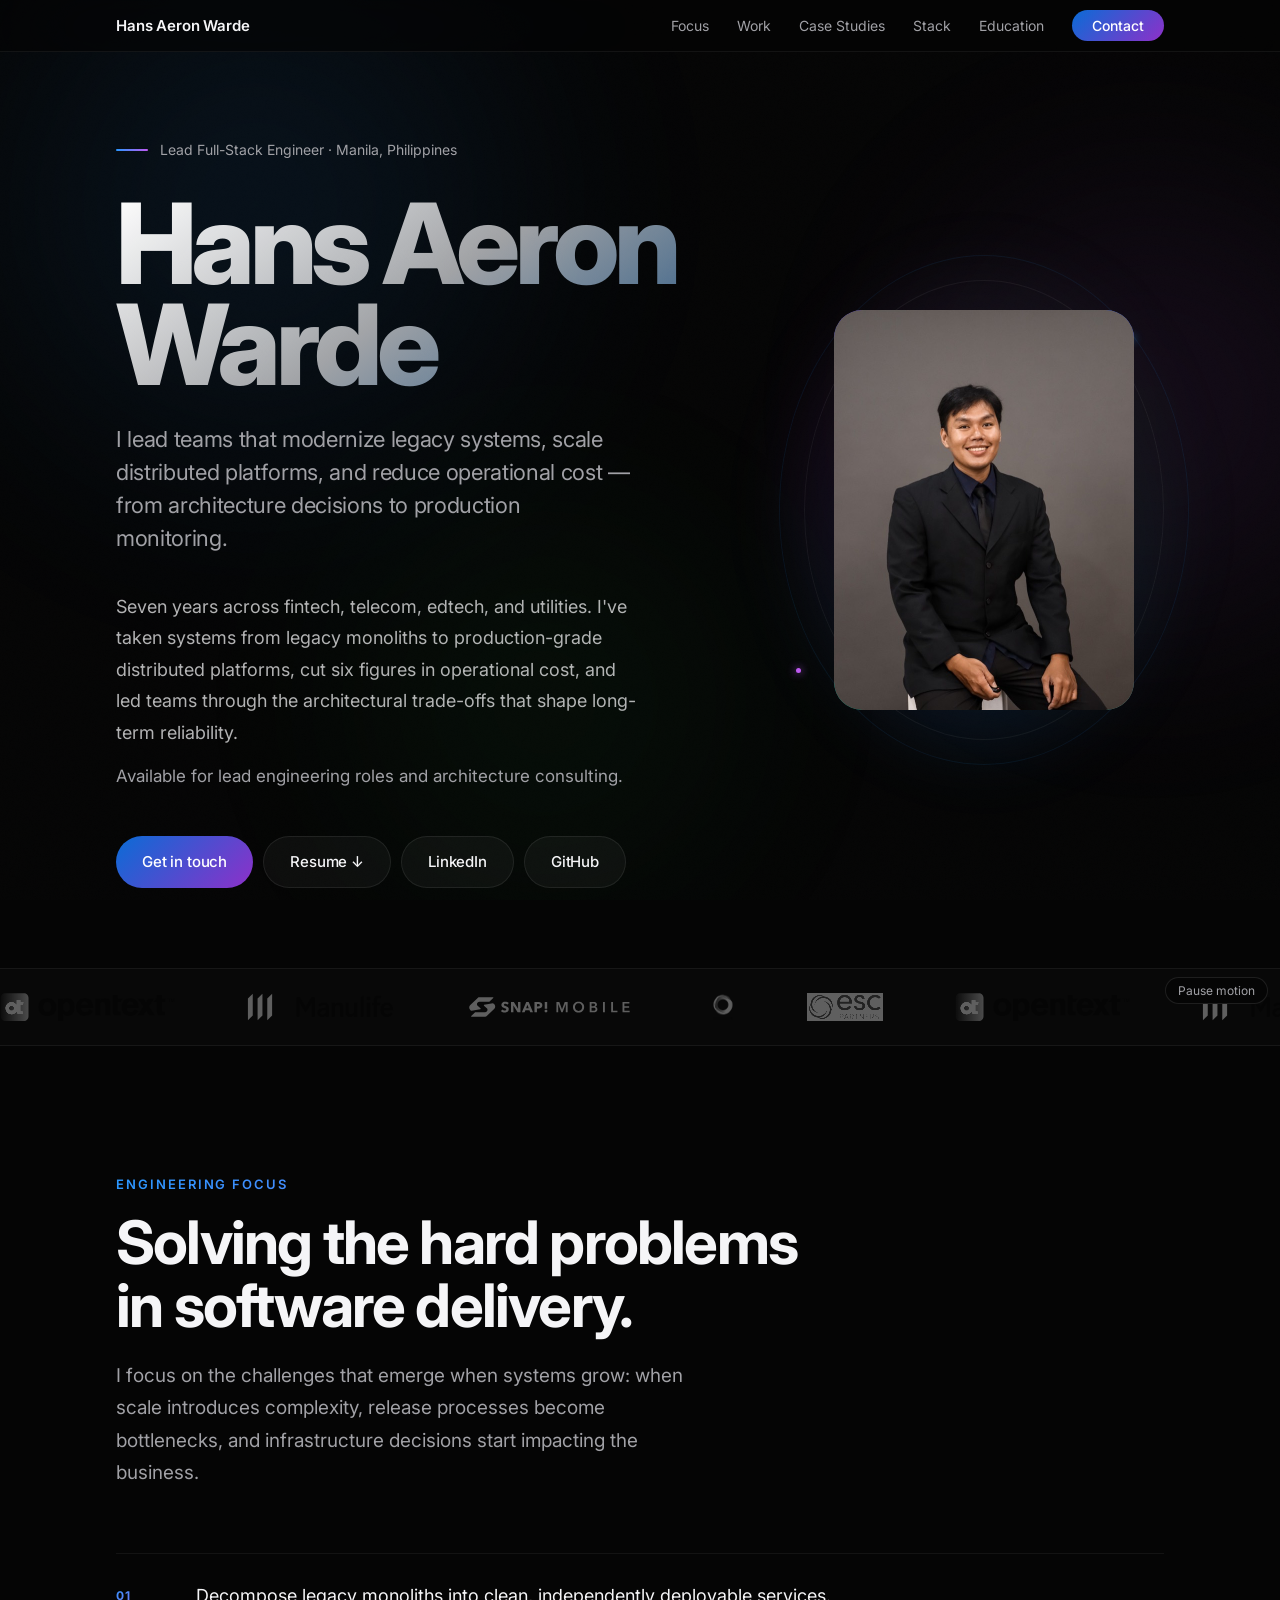
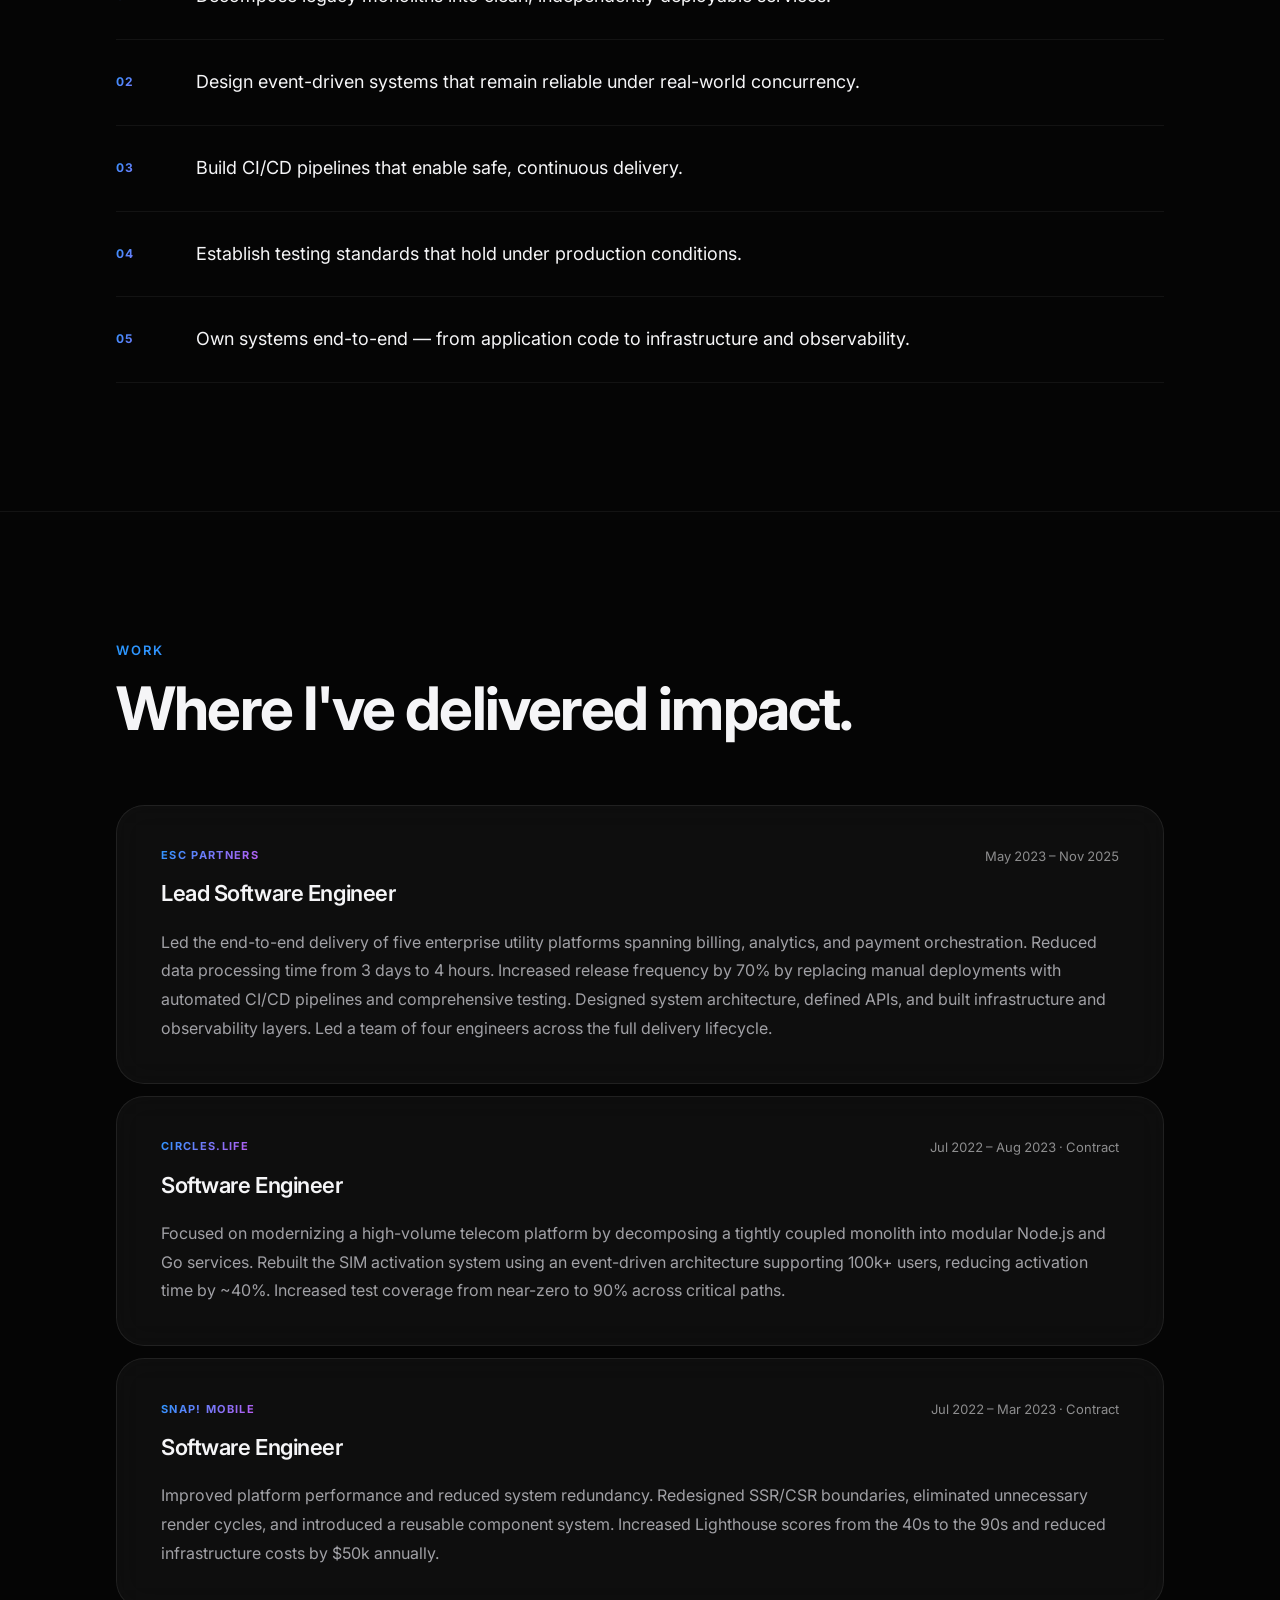
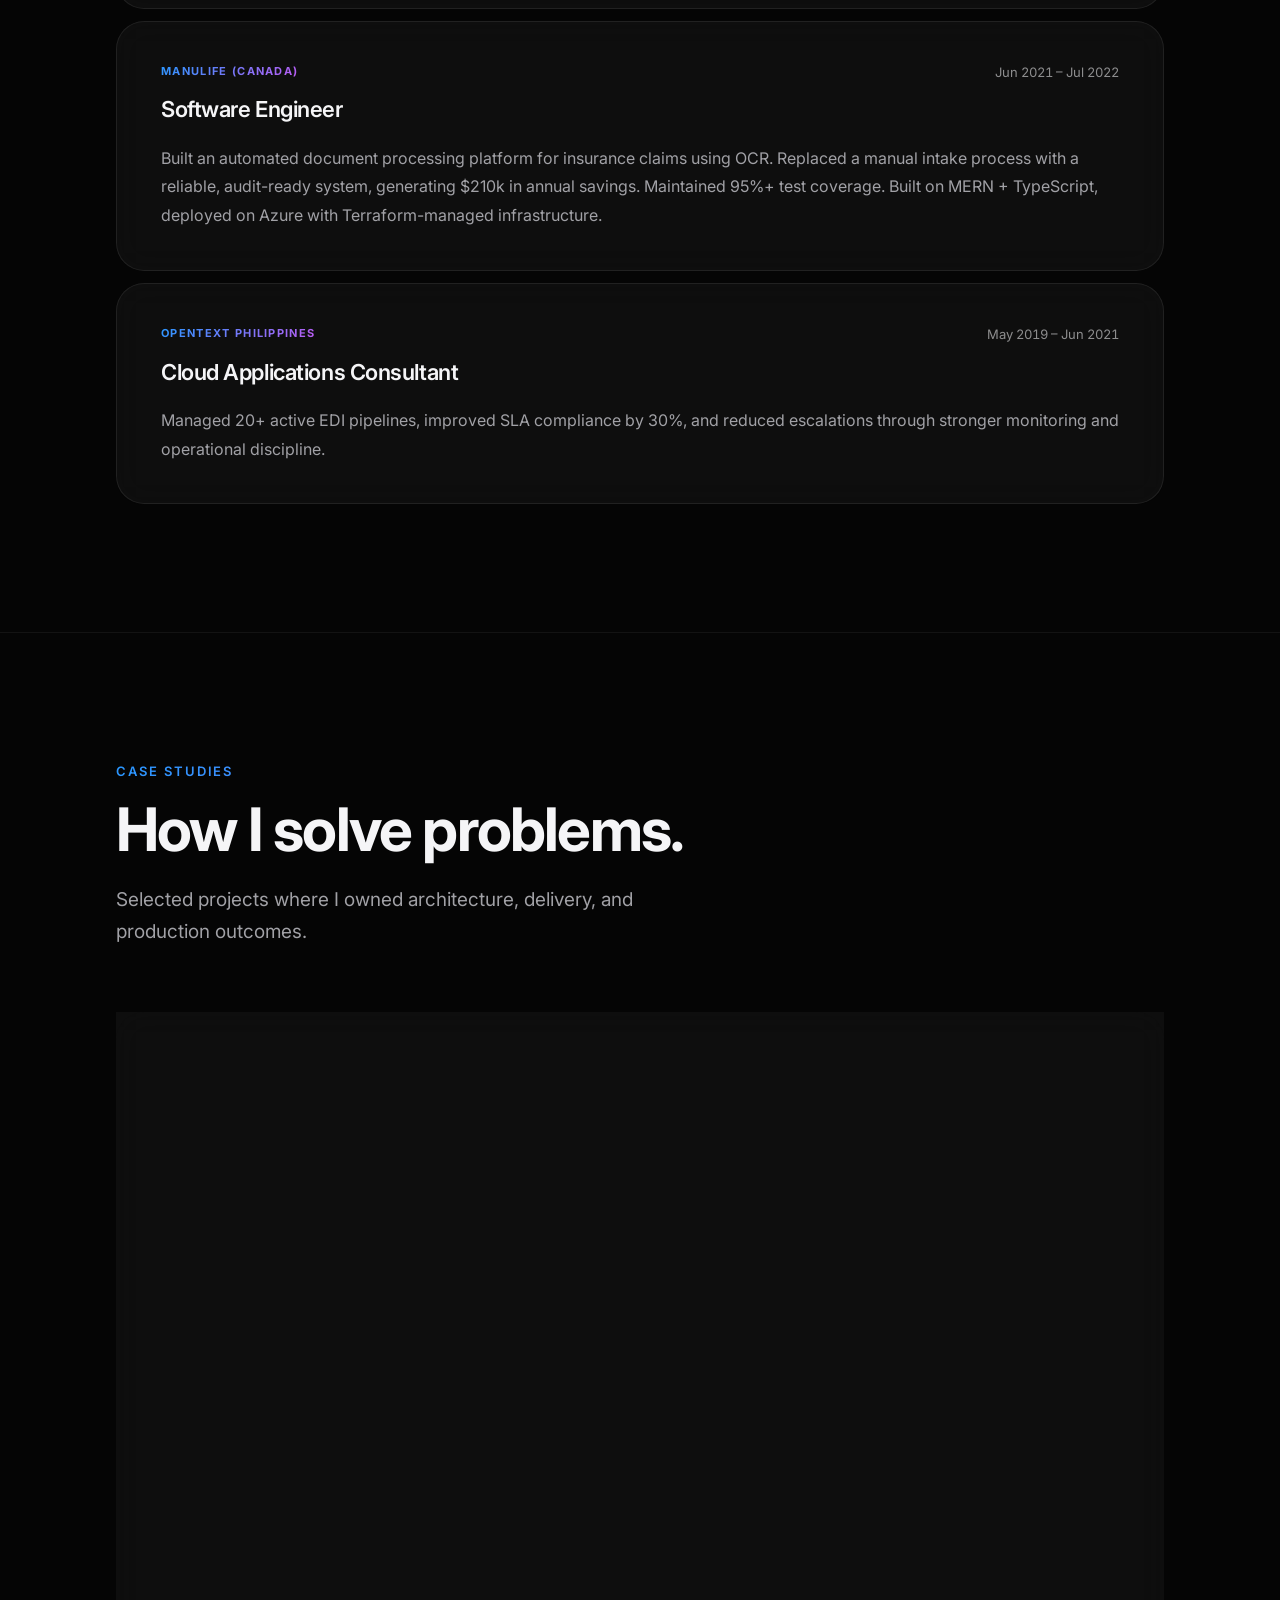
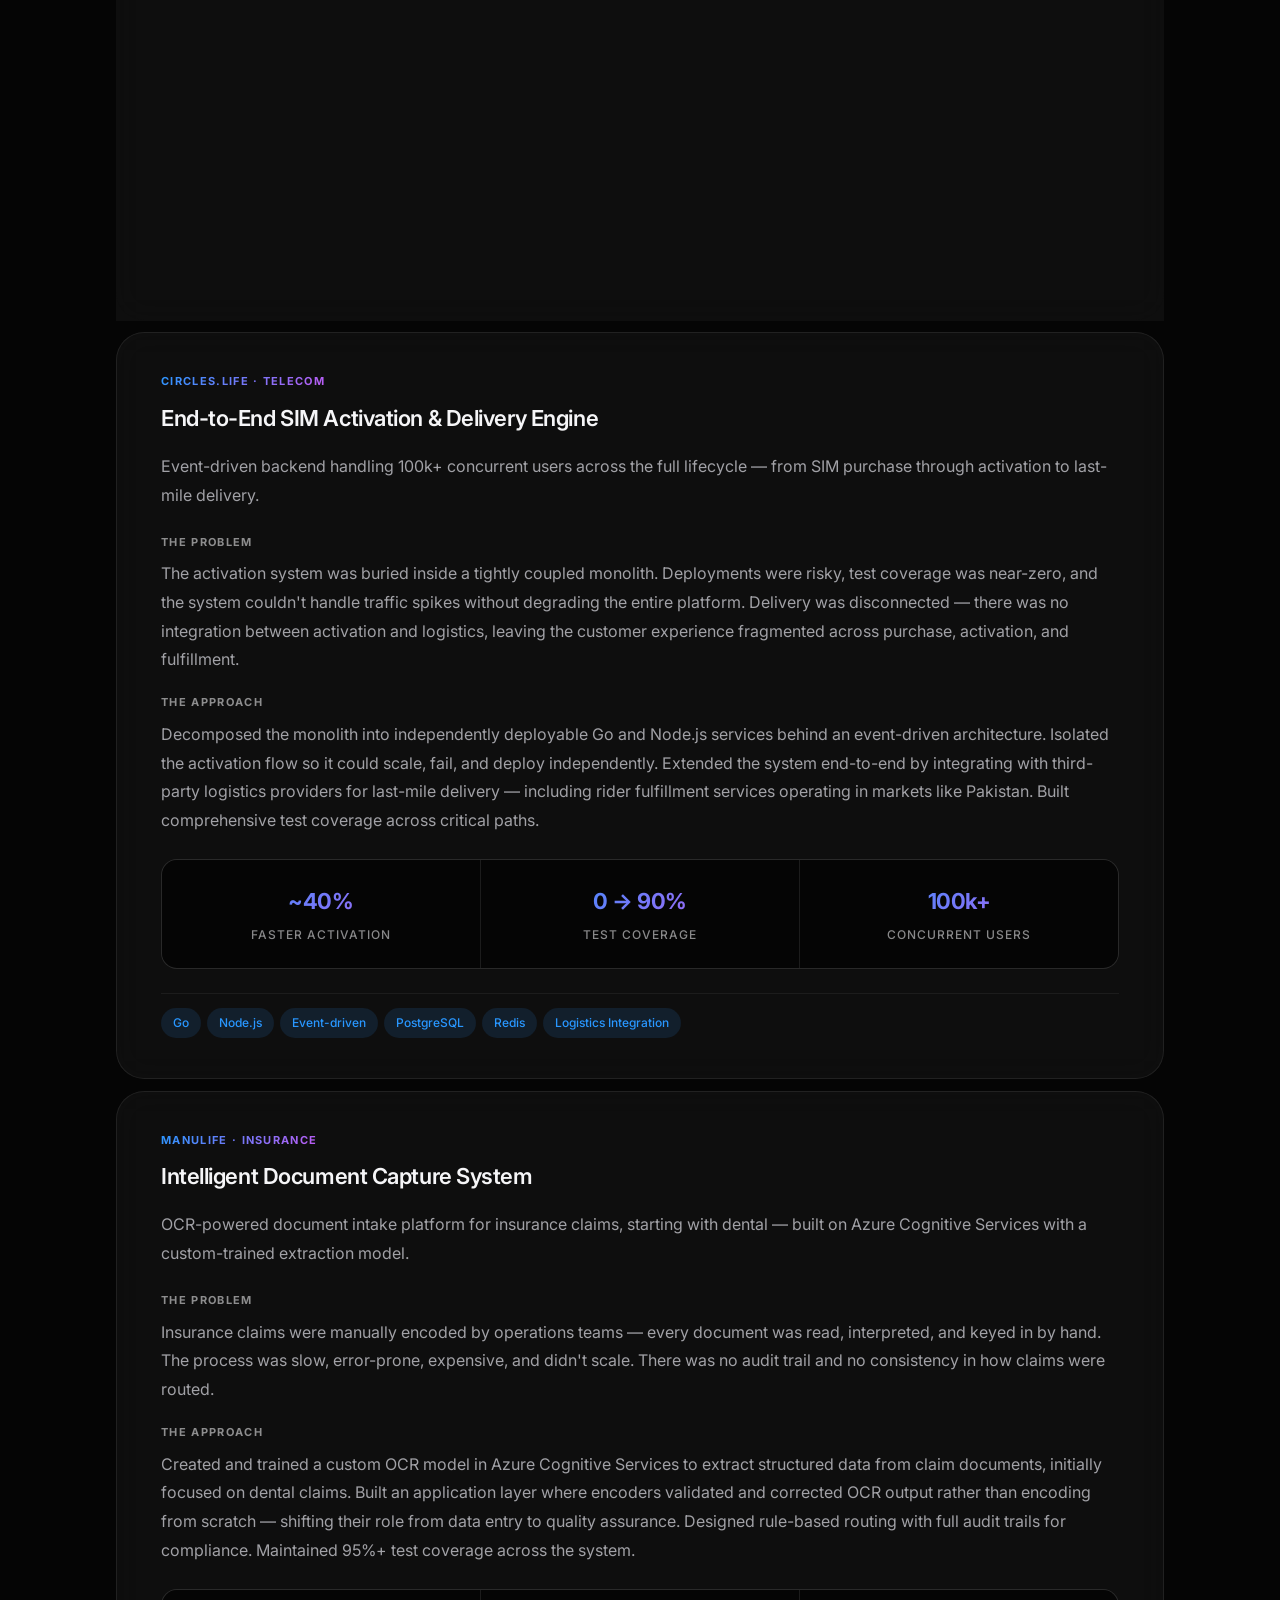
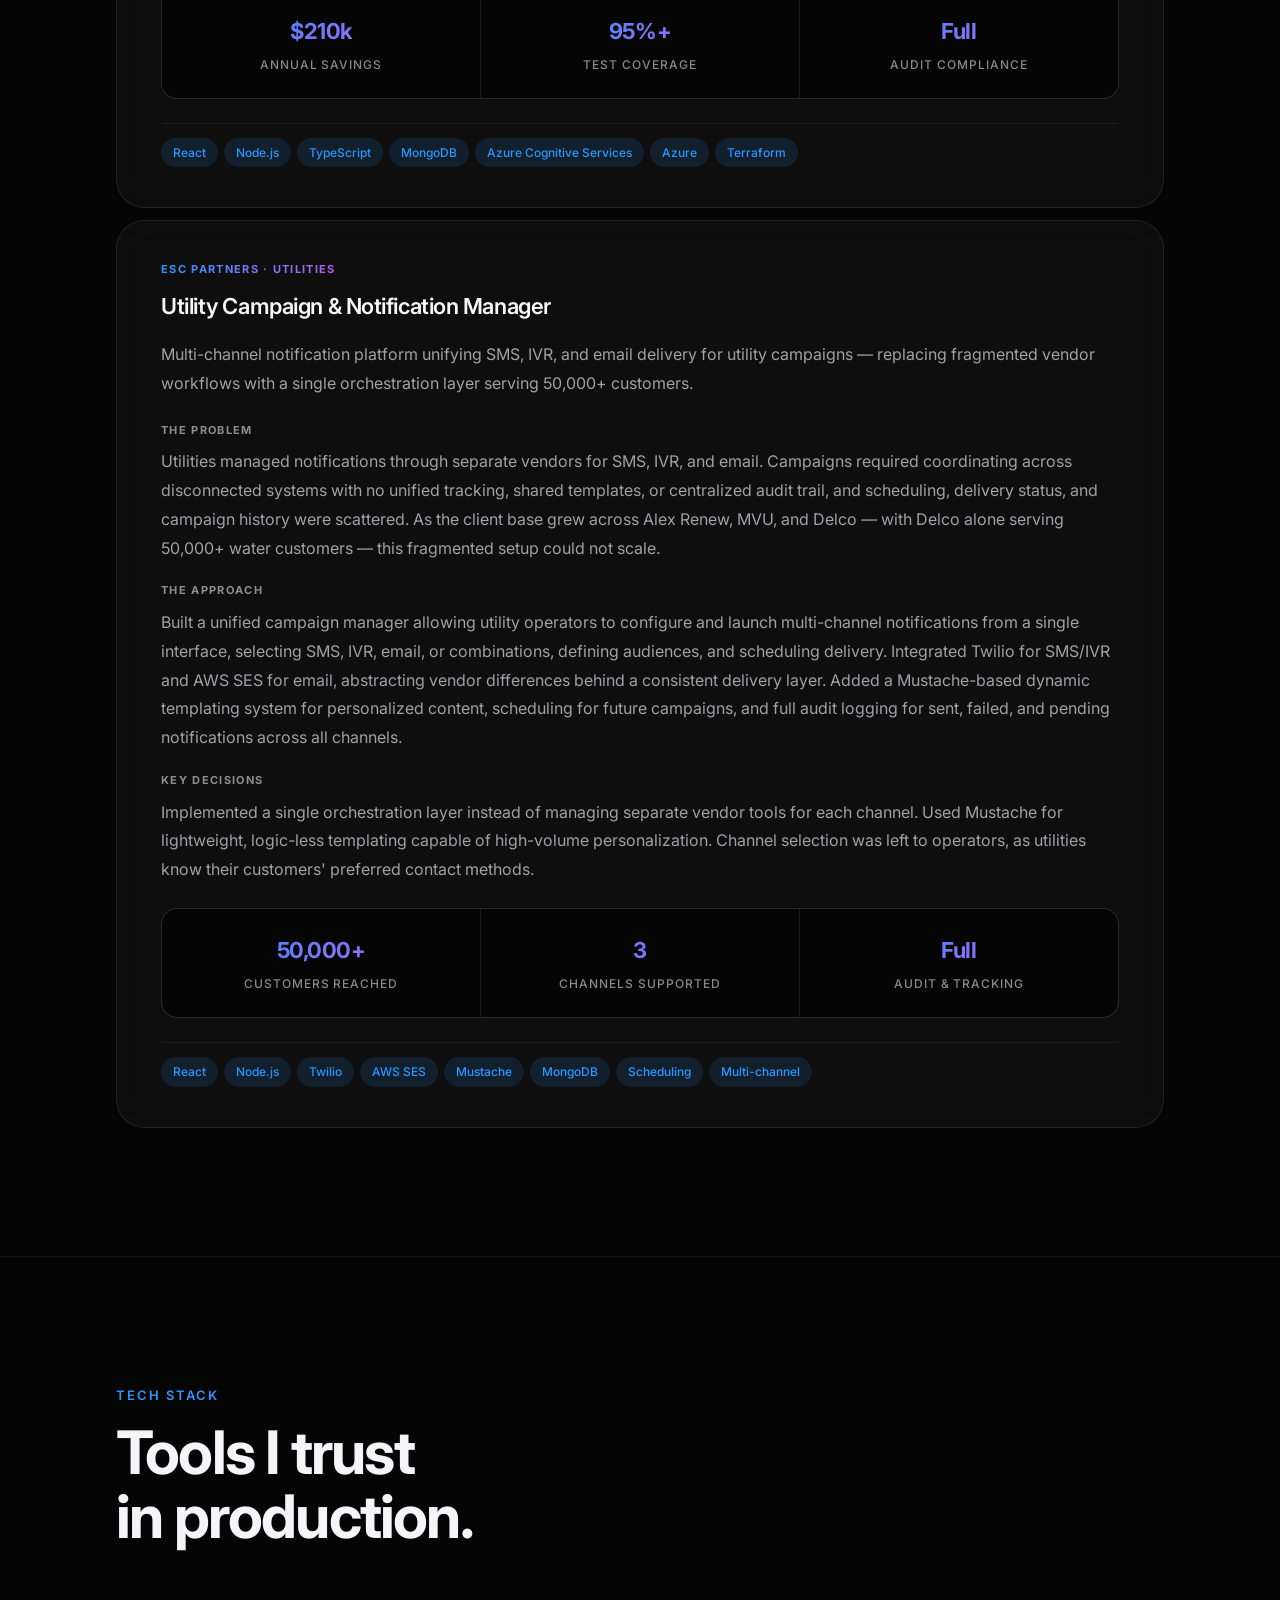
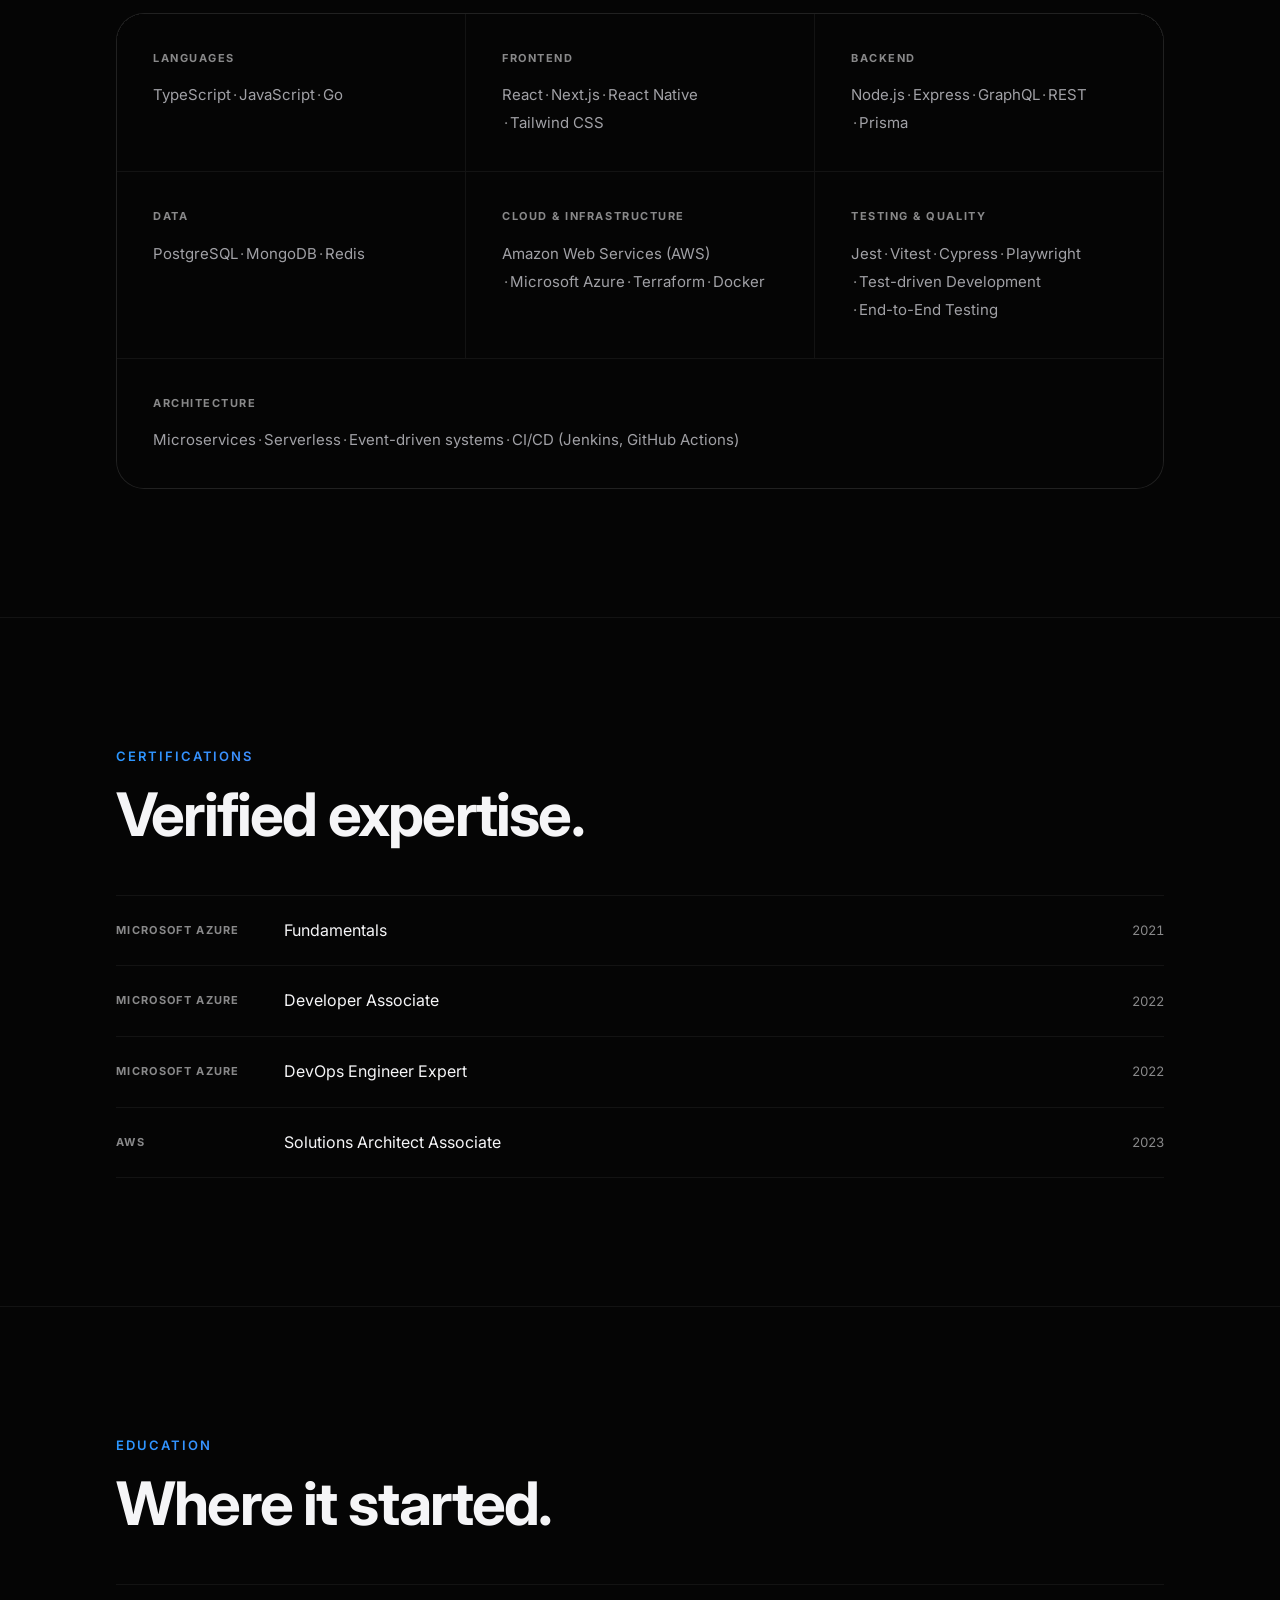
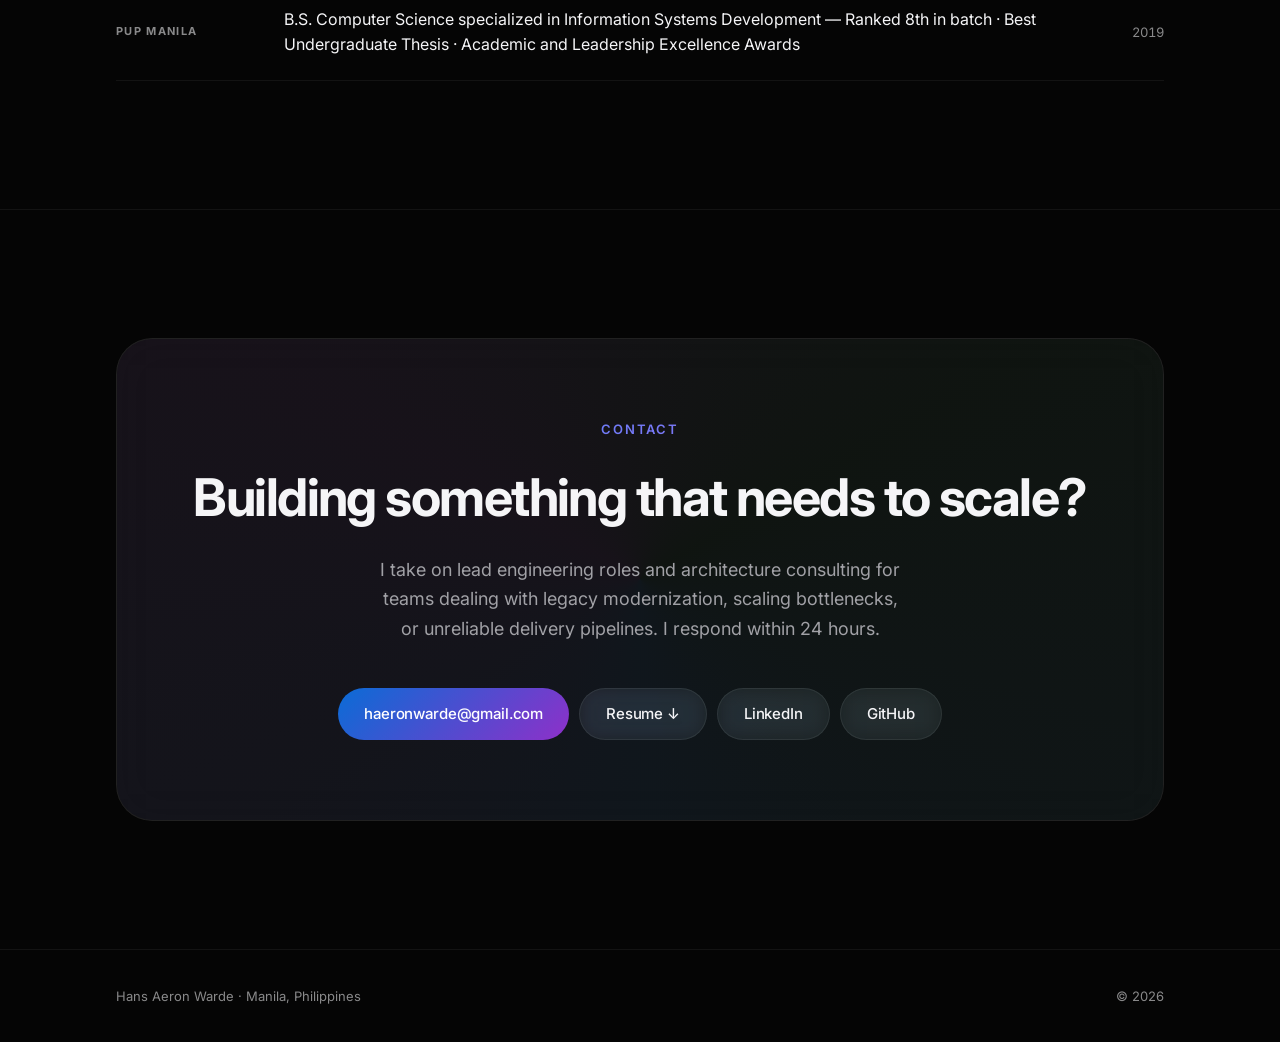
==== index.html @ 8d347d1e "feat: redesign with dark theme + WCAG 2.2 AA fixes Accessibility fixes on the new design: - Raise --" ====
<!doctype html>
<html lang="en">

<head>
  <link rel="icon" href="assets/favicon.svg" type="image/svg+xml">
  <meta charset="utf-8" />
  <meta name="viewport" content="width=device-width, initial-scale=1" />
  <script>document.documentElement.classList.add('js')</script>
  <title>Hans Aeron Warde &mdash; Lead Full-Stack Engineer</title>
  <meta name="description"
    content="Lead Full-Stack Engineer. I lead teams that modernize legacy systems, scale distributed platforms, and reduce operational cost." />
  <link rel="preconnect" href="https://fonts.googleapis.com" />
  <link rel="preconnect" href="https://fonts.gstatic.com" crossorigin />
  <link href="https://fonts.googleapis.com/css2?family=Inter:wght@300;400;500;600;700;800&display=swap"
    rel="stylesheet" />
  <style>
    *,
    *::before,
    *::after {
      box-sizing: border-box;
      margin: 0;
      padding: 0;
    }

    :root {
      --bg: #050505;
      --surface: rgba(255, 255, 255, 0.03);
      --surface-hover: rgba(255, 255, 255, 0.065);
      --glass: rgba(255, 255, 255, 0.04);
      --glass-border: rgba(255, 255, 255, 0.08);
      --border: rgba(255, 255, 255, 0.1);
      --border-dim: rgba(255, 255, 255, 0.06);
      --text-1: #f5f5f7;
      --text-2: #a1a1a6;
      --text-3: rgba(245, 245, 247, 0.55);
      --accent: #2997ff;
      --accent-2: #bf5af2;
      --accent-3: #30d158;
      --accent-glow: rgba(41, 151, 255, 0.12);
      --radius: 20px;
      --radius-lg: 28px;
      --max-w: 1120px;
      --nav-h: 52px;
    }

    html {
      scroll-behavior: smooth;
      scroll-padding-top: calc(var(--nav-h) + 24px);
    }

    body {
      background: var(--bg);
      color: var(--text-1);
      font-family: "Inter", -apple-system, BlinkMacSystemFont, sans-serif;
      font-size: 17px;
      line-height: 1.6;
      -webkit-font-smoothing: antialiased;
      overflow-x: hidden;

    }

    /* ── SKIP NAV ── */
    .skip-nav {
      position: absolute;
      top: -100%;
      left: 16px;
      z-index: 200;
      padding: 10px 20px;
      background: var(--accent);
      color: #fff;
      border-radius: 8px;
      font-size: 14px;
      font-weight: 600;
      text-decoration: none;
      transition: top 0.2s;
    }

    .skip-nav:focus {
      top: 8px;
    }

    /* ── FOCUS STYLES ── */
    :focus-visible {
      outline: 2px solid var(--accent);
      outline-offset: 3px;
      border-radius: 4px;
    }

    /* ── REDUCED MOTION ── */
    @media (prefers-reduced-motion: reduce) {

      *,
      *::before,
      *::after {
        animation-duration: 0.01ms !important;
        animation-iteration-count: 1 !important;
        transition-duration: 0.01ms !important;
      }

      html {
        scroll-behavior: auto;
      }
    }

    /* ── AURORA BACKGROUND ── */
    .aurora {
      position: fixed;
      inset: 0;
      z-index: 0;
      pointer-events: none;
      overflow: hidden;
    }

    .aurora-orb {
      position: absolute;
      border-radius: 50%;
      filter: blur(100px);
      opacity: 0.12;
      animation: drift 20s ease-in-out infinite alternate;
    }

    .aurora-orb:nth-child(1) {
      width: 60vw;
      height: 60vw;
      top: -20%;
      left: -10%;
      background: radial-gradient(circle, var(--accent), transparent 70%);
      animation-duration: 18s;
    }

    .aurora-orb:nth-child(2) {
      width: 50vw;
      height: 50vw;
      top: 10%;
      right: -15%;
      background: radial-gradient(circle, var(--accent-2), transparent 70%);
      animation-duration: 22s;
      animation-delay: -4s;
    }

    .aurora-orb:nth-child(3) {
      width: 45vw;
      height: 45vw;
      bottom: -10%;
      left: 20%;
      background: radial-gradient(circle, var(--accent-3), transparent 70%);
      animation-duration: 25s;
      animation-delay: -8s;
      opacity: 0.07;
    }

    @keyframes drift {
      0% {
        transform: translate(0, 0) scale(1);
      }

      33% {
        transform: translate(5vw, -3vh) scale(1.05);
      }

      66% {
        transform: translate(-3vw, 4vh) scale(0.95);
      }

      100% {
        transform: translate(2vw, -2vh) scale(1.02);
      }
    }

    body::after {
      content: '';
      position: fixed;
      inset: 0;
      z-index: 0;
      pointer-events: none;
      background-image: url("data:image/svg+xml,%3Csvg viewBox='0 0 256 256' xmlns='http://www.w3.org/2000/svg'%3E%3Cfilter id='n'%3E%3CfeTurbulence type='fractalNoise' baseFrequency='0.85' numOctaves='4' stitchTiles='stitch'/%3E%3C/filter%3E%3Crect width='100%25' height='100%25' filter='url(%23n)' opacity='0.025'/%3E%3C/svg%3E");
      background-size: 128px 128px;
      opacity: 0.5;
    }

    a {
      color: inherit;
      text-decoration: none;
    }

    /* ── NAV ── */
    nav {
      position: fixed;
      top: 0;
      left: 0;
      right: 0;
      z-index: 100;
      height: var(--nav-h);
      background: rgba(5, 5, 5, 0.72);
      backdrop-filter: blur(40px) saturate(180%);
      -webkit-backdrop-filter: blur(40px) saturate(180%);
      border-bottom: 1px solid var(--border-dim);
    }

    .nav-inner {
      max-width: var(--max-w);
      margin: 0 auto;
      padding: 0 36px;
      height: 100%;
      display: flex;
      align-items: center;
      justify-content: space-between;
    }

    .nav-brand {
      font-size: 15px;
      font-weight: 600;
      letter-spacing: -0.01em;
      color: var(--text-1);
    }

    .nav-links {
      display: flex;
      align-items: center;
      gap: 28px;
      list-style: none;
    }

    .nav-links a {
      font-size: 14px;
      color: var(--text-2);
      transition: color 0.25s;
    }

    .nav-links a:hover {
      color: var(--text-1);
    }

    .nav-links .nav-cta {
      font-size: 14px;
      font-weight: 500;
      padding: 7px 20px;
      border-radius: 980px;
      background: linear-gradient(135deg, #0a6cd6, #8e30c9);
      color: #fff;
      transition: transform 0.2s, box-shadow 0.2s;
    }

    .nav-links .nav-cta:hover {
      color: #fff;
      transform: translateY(-1px);
      box-shadow: 0 6px 24px rgba(41, 151, 255, 0.3), 0 6px 24px rgba(191, 90, 242, 0.2);
    }

    /* ── LAYOUT ── */
    .container {
      max-width: var(--max-w);
      margin: 0 auto;
      padding: 0 36px;
      position: relative;
      z-index: 1;
    }

    section {
      padding: 128px 0;
      border-bottom: 1px solid var(--border-dim);
      position: relative;
      z-index: 1;
    }

    section:last-of-type {
      border-bottom: none;
    }

    .section-eyebrow {
      font-size: 13px;
      font-weight: 600;
      text-transform: uppercase;
      letter-spacing: 0.15em;
      background: linear-gradient(135deg, var(--accent), var(--accent-2));
      -webkit-background-clip: text;
      -webkit-text-fill-color: transparent;
      background-clip: text;
      margin-bottom: 16px;
    }

    h2.section-heading {
      font-size: clamp(38px, 5vw, 60px);
      font-weight: 700;
      letter-spacing: -0.03em;
      line-height: 1.06;
      color: var(--text-1);
      margin-bottom: 22px;
    }

    .section-lead {
      font-size: 19px;
      line-height: 1.7;
      color: var(--text-2);
      max-width: 600px;
    }

    /* ── BUTTONS ── */
    .btn {
      display: inline-flex;
      align-items: center;
      gap: 8px;
      padding: 13px 26px;
      font-size: 15px;
      font-weight: 500;
      border-radius: 980px;
      letter-spacing: -0.01em;
      transition: all 0.25s ease;
      cursor: pointer;
      white-space: nowrap;
      position: relative;
    }

    .btn-primary {
      background: linear-gradient(135deg, #0a6cd6, #8e30c9);
      color: #fff;
      border: none;
    }

    .btn-primary:hover {
      transform: translateY(-2px);
      box-shadow: 0 10px 32px rgba(41, 151, 255, 0.32), 0 6px 20px rgba(191, 90, 242, 0.2);
    }

    .btn-ghost {
      background: var(--glass);
      color: var(--text-1);
      border: 1px solid var(--glass-border);
      backdrop-filter: blur(10px);
    }

    .btn-ghost:hover {
      background: var(--surface-hover);
      border-color: rgba(255, 255, 255, 0.16);
      transform: translateY(-2px);
      box-shadow: 0 8px 24px rgba(0, 0, 0, 0.3);
    }

    /* ── HERO ── */
    .hero {
      min-height: 100vh;
      display: flex;
      align-items: center;
      padding: 0;
      border-bottom: none;
    }

    .hero .container {
      padding-top: calc(var(--nav-h) + 80px);
      padding-bottom: 80px;
      display: grid;
      grid-template-columns: 1fr 360px;
      gap: 80px;
      align-items: center;
      width: 100%;
    }

    .hero-eyebrow {
      display: inline-flex;
      align-items: center;
      gap: 12px;
      font-size: 14px;
      color: var(--text-2);
      margin-bottom: 32px;
      opacity: 0;
      animation: fadeUp 0.8s ease forwards 0.2s;
    }

    .hero-eyebrow::before {
      content: '';
      width: 32px;
      height: 2px;
      background: linear-gradient(90deg, var(--accent), var(--accent-2));
      flex-shrink: 0;
      border-radius: 2px;
    }

    h1.hero-name {
      font-size: clamp(62px, 9vw, 112px);
      font-weight: 800;
      letter-spacing: -0.05em;
      line-height: 0.9;
      background: linear-gradient(145deg, #ffffff 0%, rgba(245, 245, 247, 0.65) 50%, rgba(41, 151, 255, 0.5) 100%);
      -webkit-background-clip: text;
      -webkit-text-fill-color: transparent;
      background-clip: text;
      margin-bottom: 28px;
      opacity: 0;
      animation: fadeUp 0.8s ease forwards 0.35s;
    }

    .hero-subtitle {
      font-size: clamp(18px, 2.2vw, 22px);
      font-weight: 400;
      color: var(--text-2);
      letter-spacing: -0.015em;
      line-height: 1.5;
      margin-bottom: 36px;
      max-width: 520px;
      opacity: 0;
      animation: fadeUp 0.8s ease forwards 0.5s;
    }

    .hero-body {
      display: flex;
      flex-direction: column;
      gap: 14px;
      margin-bottom: 44px;
      opacity: 0;
      animation: fadeUp 0.8s ease forwards 0.6s;
    }

    .hero-body p {
      font-size: 17px;
      line-height: 1.75;
      color: var(--text-2);
      max-width: 520px;
    }

    .hero-body p:first-child {
      font-size: 18px;
      color: rgba(245, 245, 247, 0.72);
    }

    .hero-actions {
      display: flex;
      flex-wrap: wrap;
      gap: 10px;
      opacity: 0;
      animation: fadeUp 0.8s ease forwards 0.7s;
    }

    @keyframes fadeUp {
      from {
        opacity: 0;
        transform: translateY(24px);
      }

      to {
        opacity: 1;
        transform: translateY(0);
      }
    }

    /* ── HERO PHOTO ── */
    .hero-visual {
      display: flex;
      justify-content: center;
      align-items: center;
      opacity: 0;
      animation: fadeUp 1s ease forwards 0.5s;
    }

    .photo-wrap {
      position: relative;
      width: 300px;
      perspective: 600px;
    }

    .photo-inner {
      position: relative;
      border-radius: 28px;
      overflow: hidden;
      transition: transform 0.4s ease;
    }

    .photo-wrap:hover .photo-inner {
      transform: rotateY(-3deg) rotateX(1.5deg) scale(1.01);
    }

    .photo-border {
      position: absolute;
      inset: -2px;
      border-radius: 30px;
      z-index: 0;
      background: conic-gradient(from var(--angle, 0deg), var(--accent), var(--accent-2), var(--accent-3), var(--accent), var(--accent-2));
      animation: spin 6s linear infinite;
      opacity: 0.7;
    }

    @keyframes spin {
      to {
        --angle: 360deg;
      }
    }

    @property --angle {
      syntax: '<angle>';
      initial-value: 0deg;
      inherits: false;
    }

    .photo-glow {
      position: absolute;
      inset: -40px;
      background: conic-gradient(from 180deg, rgba(41, 151, 255, 0.1), rgba(191, 90, 242, 0.08), rgba(48, 209, 88, 0.05), rgba(41, 151, 255, 0.1));
      filter: blur(35px);
      z-index: -1;
      border-radius: 50%;
      animation: spin 10s linear infinite reverse;
    }

    .photo-wrap img {
      position: relative;
      z-index: 1;
      width: 100%;
      aspect-ratio: 3/4;
      object-fit: cover;
      border-radius: 28px;
      display: block;
    }

    .orbit {
      position: absolute;
      border-radius: 50%;
      border: 1px solid rgba(255, 255, 255, 0.05);
      animation: orbit-spin 14s linear infinite;
    }

    .orbit-1 {
      inset: -30px;
      animation-duration: 16s;
    }

    .orbit-2 {
      inset: -55px;
      border-color: rgba(41, 151, 255, 0.08);
      animation-duration: 22s;
      animation-direction: reverse;
    }

    .orbit-dot {
      position: absolute;
      width: 5px;
      height: 5px;
      border-radius: 50%;
      background: var(--accent);
      box-shadow: 0 0 8px var(--accent);
    }

    .orbit-1 .orbit-dot {
      top: 12%;
      right: 8%;
    }

    .orbit-2 .orbit-dot {
      bottom: 18%;
      left: 4%;
      background: var(--accent-2);
      box-shadow: 0 0 8px var(--accent-2);
    }

    @keyframes orbit-spin {
      to {
        transform: rotate(360deg);
      }
    }

    /* ── MARQUEE ── */
    .marquee {
      position: relative;
      z-index: 1;
      border-top: 1px solid var(--border-dim);
      border-bottom: 1px solid var(--border-dim);
      padding: 24px 0;
      overflow: hidden;
      background: rgba(255, 255, 255, 0.015);
    }

    .marquee-track {
      display: flex;
      align-items: center;
      gap: 72px;
      width: max-content;
      animation: scroll 20s linear infinite;
    }

    .marquee-track img {
      height: 28px;
      width: auto;
      object-fit: contain;
      opacity: 0.35;
      filter: grayscale(1) brightness(2);
      transition: opacity 0.25s, filter 0.25s;
      flex-shrink: 0;
    }

    .marquee-track img:hover {
      opacity: 0.75;
      filter: grayscale(0) brightness(1);
    }

    @keyframes scroll {
      to {
        transform: translateX(-50%);
      }
    }

    /* WCAG 2.2.2: user-operable pause for looping animations */
    .marquee-toggle {
      position: absolute;
      top: 8px;
      right: 12px;
      z-index: 2;
      min-width: 24px;
      min-height: 24px;
      padding: 3px 12px;
      font: inherit;
      font-size: 12px;
      color: var(--text-2);
      background: var(--bg);
      border: 1px solid var(--border);
      border-radius: 980px;
      cursor: pointer;
    }

    .anim-paused .marquee-track,
    .anim-paused .aurora-orb,
    .anim-paused .photo-border,
    .anim-paused .photo-glow,
    .anim-paused .orbit,
    .anim-paused .contact-box::before {
      animation-play-state: paused;
    }

    /* ── CAPABILITIES ── */
    .cap-list {
      margin-top: 64px;
    }

    .cap-item {
      display: grid;
      grid-template-columns: 56px 1fr;
      gap: 24px;
      align-items: start;
      padding: 28px 0;
      border-bottom: 1px solid var(--border-dim);
      opacity: 0;
      transform: translateY(18px);
      transition: opacity .55s ease, transform .55s ease;
    }

    .cap-item:first-child {
      border-top: 1px solid var(--border-dim);
    }

    .cap-item.vis {
      opacity: 1;
      transform: translateY(0);
    }

    .cap-num {
      font-size: 12px;
      font-weight: 700;
      padding-top: 4px;
      background: linear-gradient(135deg, var(--accent), var(--accent-2));
      -webkit-background-clip: text;
      -webkit-text-fill-color: transparent;
      background-clip: text;
      letter-spacing: .08em;
    }

    .cap-text {
      font-size: 18px;
      line-height: 1.6;
      color: var(--text-1);
      transition: color 0.25s;
    }

    .cap-item:hover .cap-text {
      color: #fff;
    }

    /* ── WORK ── */
    .work-list {
      margin-top: 64px;
      display: flex;
      flex-direction: column;
      gap: 12px;
    }

    .work-card {
      position: relative;
      background: var(--glass);
      border: 1px solid var(--glass-border);
      border-radius: var(--radius-lg);
      padding: 40px 44px;
      backdrop-filter: blur(16px);
      opacity: 0;
      transform: translateY(18px);
      transition: opacity .55s ease, transform .55s ease, border-color 0.3s, box-shadow 0.3s;
      overflow: hidden;
    }

    .work-card::before {
      content: '';
      position: absolute;
      top: 0;
      left: 0;
      right: 0;
      height: 1px;
      background: linear-gradient(90deg, transparent, rgba(41, 151, 255, 0.3), rgba(191, 90, 242, 0.2), transparent);
      opacity: 0;
      transition: opacity 0.3s;
    }

    .work-card:hover::before {
      opacity: 1;
    }

    .work-card:hover {
      background: var(--surface-hover);
      border-color: rgba(255, 255, 255, 0.1);
    }

    .work-card.vis {
      opacity: 1;
      transform: translateY(0);
    }

    .work-top {
      display: flex;
      align-items: center;
      justify-content: space-between;
      gap: 16px;
      margin-bottom: 10px;
      flex-wrap: wrap;
    }

    .work-co {
      font-size: 11px;
      font-weight: 700;
      text-transform: uppercase;
      letter-spacing: .12em;
      background: linear-gradient(135deg, var(--accent), var(--accent-2));
      -webkit-background-clip: text;
      -webkit-text-fill-color: transparent;
      background-clip: text;
    }

    .work-when {
      font-size: 13px;
      color: var(--text-3);
      font-variant-numeric: tabular-nums;
    }

    .work-role {
      font-size: 22px;
      font-weight: 600;
      letter-spacing: -0.02em;
      color: var(--text-1);
      margin-bottom: 16px;
    }

    .work-desc {
      font-size: 16px;
      line-height: 1.8;
      color: var(--text-2);
    }

    /* ── PROJECTS ── */
    /* ── CASE STUDIES ── */
    .case-section {
      margin-bottom: 20px;
    }

    .case-label {
      font-size: 11px;
      font-weight: 700;
      text-transform: uppercase;
      letter-spacing: .12em;
      color: var(--text-3);
      margin-bottom: 8px;
    }

    .case-study code {
      font-size: 14px;
      padding: 2px 8px;
      border-radius: 6px;
      background: rgba(41, 151, 255, 0.1);
      color: var(--accent);
      font-family: 'SF Mono', 'Fira Code', monospace;
      white-space: nowrap;
    }

    .case-results {
      display: grid;
      grid-template-columns: repeat(3, 1fr);
      gap: 1px;
      background: var(--border-dim);
      border: 1px solid var(--border-dim);
      border-radius: 16px;
      overflow: hidden;
      margin-top: 24px;
    }

    .case-stat {
      background: var(--bg);
      padding: 24px;
      display: flex;
      flex-direction: column;
      gap: 6px;
      text-align: center;
    }

    .case-num {
      font-size: 22px;
      font-weight: 700;
      letter-spacing: -0.02em;
      background: linear-gradient(135deg, var(--accent), var(--accent-2));
      -webkit-background-clip: text;
      -webkit-text-fill-color: transparent;
      background-clip: text;
    }

    .case-stat-label {
      font-size: 12px;
      font-weight: 500;
      color: var(--text-3);
      text-transform: uppercase;
      letter-spacing: .08em;
    }

    @media (max-width: 600px) {
      .case-results {
        grid-template-columns: 1fr;
      }
    }

    .proj-tags {
      display: flex;
      flex-wrap: wrap;
      gap: 6px;
      padding-top: 14px;
      border-top: 1px solid var(--border-dim);
    }

    .tag {
      font-size: 12px;
      font-weight: 500;
      padding: 5px 12px;
      border-radius: 980px;
      background: var(--accent-glow);
      color: var(--accent);
      transition: background 0.2s, color 0.2s;
    }

    /* ── STACK ── */
    .stack-grid {
      display: grid;
      grid-template-columns: repeat(3, 1fr);
      gap: 1px;
      margin-top: 64px;
      background: var(--border-dim);
      border: 1px solid var(--border-dim);
      border-radius: var(--radius-lg);
      overflow: hidden;
    }

    .stack-cell {
      background: var(--bg);
      padding: 36px;
      transition: background .25s;
      position: relative;
    }

    .stack-cell:hover {
      background: rgba(255, 255, 255, 0.03);
    }

    .stack-cell.wide {
      grid-column: 1 / -1;
    }

    .stack-lbl {
      font-size: 11px;
      font-weight: 700;
      text-transform: uppercase;
      letter-spacing: .14em;
      color: var(--text-3);
      margin-bottom: 16px;
    }

    .stack-row {
      display: flex;
      flex-wrap: wrap;
      gap: 4px 0;
    }

    .stack-itm {
      font-size: 15px;
      color: var(--text-2);
      transition: color 0.2s;
    }

    .stack-cell:hover .stack-itm {
      color: var(--text-1);
    }

    .stack-itm+.stack-itm::before {
      content: ' \00b7 ';
      color: var(--text-3);
      padding: 0 2px;
    }

    /* ── CERTS ── */
    .cert-list {
      margin-top: 48px;
      opacity: 0;
      transform: translateY(18px);
      transition: opacity .6s ease, transform .6s ease;
    }

    .cert-list.vis {
      opacity: 1;
      transform: translateY(0);
    }

    a.cert {
      display: flex;
    }

    .cert {
      display: flex;
      align-items: center;
      gap: 20px;
      padding: 22px 0;
      border-bottom: 1px solid var(--border-dim);
      transition: padding-left 0.25s;
    }

    .cert:first-child {
      border-top: 1px solid var(--border-dim);
    }

    .cert:hover {
      padding-left: 8px;
    }

    .cert-who {
      font-size: 11px;
      font-weight: 700;
      text-transform: uppercase;
      letter-spacing: .12em;
      color: var(--text-3);
      min-width: 148px;
    }

    .cert-what {
      font-size: 16px;
      color: var(--text-1);
      flex: 1;
    }

    .cert-yr {
      font-size: 13px;
      color: var(--text-3);
      font-variant-numeric: tabular-nums;
    }

    /* ── CONTACT ── */
    .contact-box {
      text-align: center;
      padding: 80px 48px;
      background: var(--glass);
      border: 1px solid var(--glass-border);
      border-radius: 36px;
      position: relative;
      overflow: hidden;
      backdrop-filter: blur(24px);
      opacity: 0;
      transform: translateY(18px);
      transition: opacity .6s ease, transform .6s ease;
    }

    .contact-box.vis {
      opacity: 1;
      transform: translateY(0);
    }

    .contact-box::before {
      content: '';
      position: absolute;
      top: -50%;
      left: -50%;
      width: 200%;
      height: 200%;
      background: conic-gradient(from 180deg at 50% 50%, rgba(41, 151, 255, 0.06), rgba(191, 90, 242, 0.05), rgba(48, 209, 88, 0.03), rgba(41, 151, 255, 0.06));
      animation: spin 10s linear infinite;
      pointer-events: none;
    }

    .contact-box h2 {
      font-size: clamp(32px, 4.5vw, 52px);
      font-weight: 700;
      letter-spacing: -0.03em;
      color: var(--text-1);
      margin-bottom: 16px;
      position: relative;
    }

    .contact-lead {
      font-size: 18px;
      line-height: 1.65;
      color: var(--text-2);
      max-width: 520px;
      margin: 0 auto 44px;
      position: relative;
    }

    .contact-btns {
      display: flex;
      justify-content: center;
      gap: 10px;
      flex-wrap: wrap;
      position: relative;
    }

    /* ── FOOTER ── */
    footer {
      padding: 36px 0;
      border-top: 1px solid var(--border-dim);
      position: relative;
      z-index: 1;
    }

    footer .container {
      display: flex;
      justify-content: space-between;
      align-items: center;
      flex-wrap: wrap;
      gap: 12px;
    }

    footer p {
      font-size: 13px;
      color: var(--text-3);
    }

    /* ── UTILS ── */
    .fade {
      opacity: 0;
      transform: translateY(20px);
      transition: opacity .6s ease, transform .6s ease;
    }

    .fade.vis {
      opacity: 1;
      transform: translateY(0);
    }

    /* no-JS fallback: reveal elements must not stay invisible */
    html:not(.js) .cap-item,
    html:not(.js) .work-card,
    html:not(.js) .cert-list,
    html:not(.js) .contact-box,
    html:not(.js) .fade {
      opacity: 1;
      transform: none;
    }

    /* ── RESPONSIVE ── */
    @media (max-width: 960px) {
      .hero .container {
        grid-template-columns: 1fr;
        gap: 56px;
      }

      .hero-visual {
        order: -1;
      }

      .photo-wrap {
        width: 220px;
      }

      .proj-grid {
        grid-template-columns: 1fr;
      }

      .stack-grid {
        grid-template-columns: 1fr 1fr;
      }
    }

    @media (max-width: 600px) {
      .nav-inner {
        padding: 0 20px;
      }

      .nav-links li:not(:last-child) {
        display: none;
      }

      section {
        padding: 88px 0;
      }

      .container {
        padding: 0 20px;
      }

      .work-card {
        padding: 28px 24px;
      }

      .stack-grid {
        grid-template-columns: 1fr;
      }

      .contact-box {
        padding: 48px 24px;
        border-radius: 24px;
      }

      h1.hero-name {
        letter-spacing: -0.04em;
      }

      .marquee-track {
        gap: 32px;
      }
    }
  </style>
</head>

<body>

  <!-- Skip Navigation -->
  <a href="#main-content" class="skip-nav">Skip to main content</a>

  <!-- Aurora background -->
  <div class="aurora" aria-hidden="true">
    <div class="aurora-orb"></div>
    <div class="aurora-orb"></div>
    <div class="aurora-orb"></div>
  </div>

  <!-- Nav -->
  <nav aria-label="Main navigation">
    <div class="nav-inner">
      <a href="#top" class="nav-brand">Hans Aeron Warde</a>
      <ul class="nav-links">
        <li><a href="#engineering-focus">Focus</a></li>
        <li><a href="#work">Work</a></li>
        <li><a href="#projects">Case Studies</a></li>
        <li><a href="#stack">Stack</a></li>
        <li><a href="#education">Education</a></li>
        <li><a class="nav-cta" href="#contact">Contact</a></li>
      </ul>
    </div>
  </nav>

  <main>
    <!-- Hero -->
    <section class="hero" id="top">
      <div class="container" id="main-content">
        <div>
          <div class="hero-eyebrow">Lead Full-Stack Engineer &middot; Manila, Philippines</div>
          <h1 class="hero-name">Hans Aeron<br>Warde</h1>
          <p class="hero-subtitle">I lead teams that modernize legacy systems, scale distributed platforms, and
            reduce operational cost &mdash; from architecture decisions to production monitoring.</p>
          <div class="hero-body">
            <p>Seven years across fintech, telecom, edtech, and utilities. I've taken systems from legacy monoliths
              to production-grade distributed platforms, cut six figures in operational cost, and led teams through
              the architectural trade-offs that shape long-term reliability.</p>
            <p>Available for lead engineering roles and architecture consulting.</p>
          </div>
          <div class="hero-actions">
            <a class="btn btn-primary" href="mailto:haeronwarde@gmail.com">Get in touch</a>
            <a class="btn btn-ghost" href="https://drive.google.com/file/d/1eMGLkV1pskHZZzcdrsOblpHFrxNwIS7J/view"
              target="_blank" rel="noreferrer">Resume &darr;</a>
            <a class="btn btn-ghost" href="https://linkedin.com/in/hansaeronwarde" target="_blank"
              rel="noreferrer">LinkedIn</a>
            <a class="btn btn-ghost" href="https://github.com/hansaeronwarde" target="_blank"
              rel="noreferrer">GitHub</a>
          </div>
        </div>
        <div class="hero-visual">
          <div class="photo-wrap">
            <div class="photo-glow"></div>
            <div class="orbit orbit-1"><span class="orbit-dot"></span></div>
            <div class="orbit orbit-2"><span class="orbit-dot"></span></div>
            <div class="photo-inner">
              <div class="photo-border"></div>
              <img src="assets/headshot.jpg" alt="Hans Aeron Warde" />
            </div>
          </div>
        </div>
      </div>
    </section>

    <!-- Marquee -->
    <div class="marquee" role="region" aria-label="Companies I've worked with">
      <button class="marquee-toggle" type="button" aria-pressed="false">Pause motion</button>
      <div class="marquee-track">
        <img src="assets/opentext-logo.svg" alt="OpenText" />
        <img src="assets/manulife-logo.svg" alt="Manulife" />
        <img src="assets/snapraise-logo.svg" alt="Snap! Raise" />
        <img src="assets/circleslife-logo.png" alt="Circles.Life" />
        <img src="assets/escpartners-logo.png" alt="ESC Partners" />
        <img src="assets/opentext-logo.svg" alt="OpenText" />
        <img src="assets/manulife-logo.svg" alt="Manulife" />
        <img src="assets/snapraise-logo.svg" alt="Snap! Raise" />
        <img src="assets/circleslife-logo.png" alt="Circles.Life" />
        <img src="assets/escpartners-logo.png" alt="ESC Partners" />
      </div>
    </div>

    <!-- Engineering Focus -->
    <section id="engineering-focus">
      <div class="container">
        <p class="section-eyebrow">Engineering Focus</p>
        <h2 class="section-heading">Solving the hard problems<br>in software delivery.</h2>
        <p class="section-lead">I focus on the challenges that emerge when systems grow: when scale introduces
          complexity, release processes become bottlenecks, and infrastructure decisions start impacting the
          business.</p>
        <div class="cap-list">
          <div class="cap-item"><span class="cap-num">01</span>
            <p class="cap-text">Decompose legacy monoliths into clean, independently deployable services.</p>
          </div>
          <div class="cap-item"><span class="cap-num">02</span>
            <p class="cap-text">Design event-driven systems that remain reliable under real-world concurrency.</p>
          </div>
          <div class="cap-item"><span class="cap-num">03</span>
            <p class="cap-text">Build CI/CD pipelines that enable safe, continuous delivery.</p>
          </div>
          <div class="cap-item"><span class="cap-num">04</span>
            <p class="cap-text">Establish testing standards that hold under production conditions.</p>
          </div>
          <div class="cap-item"><span class="cap-num">05</span>
            <p class="cap-text">Own systems end-to-end — from application code to infrastructure and observability.
            </p>
          </div>
        </div>
      </div>
    </section>

    <!-- Work -->
    <section id="work">
      <div class="container">
        <p class="section-eyebrow">Work</p>
        <h2 class="section-heading">Where I've delivered impact.</h2>
        <div class="work-list">

          <div class="work-card">
            <div class="work-top"><a class="work-co" href="https://www.esc-partners.com/" target="_blank"
                rel="noreferrer">ESC Partners</a><span class="work-when">May 2023 &ndash; Nov 2025</span></div>
            <p class="work-role">Lead Software Engineer</p>
            <p class="work-desc">Led the end-to-end delivery of five enterprise utility platforms spanning billing,
              analytics, and payment orchestration. Reduced data processing time from 3 days to 4 hours. Increased
              release frequency by 70% by replacing manual deployments with automated CI/CD pipelines and
              comprehensive testing. Designed system architecture, defined APIs, and built infrastructure and
              observability layers. Led a team of four engineers across the full delivery lifecycle.</p>
          </div>

          <div class="work-card">
            <div class="work-top"><a class="work-co" href="https://www.circles.life/sg/" target="_blank"
                rel="noreferrer">Circles.Life</a><span class="work-when">Jul 2022 &ndash; Aug 2023 &middot;
                Contract</span></div>
            <p class="work-role">Software Engineer</p>
            <p class="work-desc">Focused on modernizing a high-volume telecom platform by decomposing a tightly
              coupled monolith into modular Node.js and Go services. Rebuilt the SIM activation system using an
              event-driven architecture supporting 100k+ users, reducing activation time by ~40%. Increased test
              coverage from near-zero to 90% across critical paths.</p>
          </div>

          <div class="work-card">
            <div class="work-top"><a class="work-co" href="https://www.snapraise.com/" target="_blank"
                rel="noreferrer">Snap! Mobile</a><span class="work-when">Jul 2022 &ndash; Mar 2023 &middot;
                Contract</span></div>
            <p class="work-role">Software Engineer</p>
            <p class="work-desc">Improved platform performance and reduced system redundancy. Redesigned SSR/CSR
              boundaries, eliminated unnecessary render cycles, and introduced a reusable component system.
              Increased Lighthouse scores from the 40s to the 90s and reduced infrastructure costs by $50k annually.
            </p>
          </div>

          <div class="work-card">
            <div class="work-top"><a class="work-co" href="https://www.manulife.ca/personal.html" target="_blank"
                rel="noreferrer">Manulife (Canada)</a><span class="work-when">Jun 2021 &ndash; Jul 2022</span></div>
            <p class="work-role">Software Engineer</p>
            <p class="work-desc">Built an automated document processing platform for insurance claims using OCR.
              Replaced a manual intake process with a reliable, audit-ready system, generating $210k in annual
              savings. Maintained 95%+ test coverage. Built on MERN + TypeScript, deployed on Azure with
              Terraform-managed infrastructure.</p>
          </div>

          <div class="work-card">
            <div class="work-top"><a class="work-co" href="https://www.opentext.com/" target="_blank"
                rel="noreferrer">OpenText Philippines</a><span class="work-when">May 2019 &ndash; Jun 2021</span>
            </div>
            <p class="work-role">Cloud Applications Consultant</p>
            <p class="work-desc">Managed 20+ active EDI pipelines, improved SLA compliance by 30%, and reduced
              escalations through stronger monitoring and operational discipline.</p>
          </div>

        </div>
      </div>
    </section>

    <!-- Case Studies -->
    <section id="projects">
      <div class="container">
        <p class="section-eyebrow">Case Studies</p>
        <h2 class="section-heading">How I solve problems.</h2>
        <p class="section-lead">Selected projects where I owned architecture, delivery, and production outcomes.</p>

        <!-- Case Study 1: SCIF Middleware -->
        <div class="case-study work-card" style="margin-top:64px;">
          <div class="work-top">
            <span class="work-co">ESC Partners &middot; Utilities</span>
          </div>
          <p class="work-role">Delco &harr; Beacon Integration Middleware</p>
          <p class="work-desc" style="margin-bottom:24px;">Custom middleware replacing Oracle Integration Cloud for
            utility billing, meter data, and customer record workflows &mdash; at a fraction of the cost.</p>

          <div class="case-section">
            <p class="case-label">The Problem</p>
            <p class="work-desc">Delco and Beacon had no integration layer. The options were manual request handling
              by operations teams, or licensing Oracle Integration Cloud &mdash; expensive and over-engineered for
              the use case. Meanwhile, requests were synchronous, failed jobs disappeared without visibility, and
              batch imports followed a completely separate path from real-time requests.</p>
          </div>

          <div class="case-section">
            <p class="case-label">The Approach</p>
            <p class="work-desc">Built a purpose-built event-driven middleware from scratch. Incoming requests were
              acknowledged immediately and queued for async execution. Workers processed jobs at controlled
              concurrency (5 parallel) to protect downstream APIs. Used MongoDB as both the primary store and
              caching layer for request state, giving fast reads on job status without hitting external systems.
              Every request followed a state machine &mdash;
              <code>pending &rarr; processing &rarr; completed / failed</code> &mdash; with full lifecycle tracking,
              retry handling for transient failures, and polling for long-running external jobs. Built a file
              processing pipeline for batch CSV imports: download, parse, validate, transform, upload, and cleanup.
            </p>
          </div>

          <div class="case-section">
            <p class="case-label">Key Decisions</p>
            <p class="work-desc">Custom middleware over Oracle IC &mdash; lower cost, full control, purpose-built
              for the actual workflow. FIFO queue with controlled parallelism to prevent cascading failures. MongoDB
              for dual-purpose storage and caching. Polling over blocking to keep workers productive during external
              waits. Unified pipeline for both real-time and batch workflows.</p>
          </div>

          <div class="case-results">
            <div class="case-stat">
              <span class="case-num">72hrs &rarr; 4hrs</span>
              <span class="case-stat-label">Processing time</span>
            </div>
            <div class="case-stat">
              <span class="case-num">Zero</span>
              <span class="case-stat-label">Silent failures</span>
            </div>
            <div class="case-stat">
              <span class="case-num">Full</span>
              <span class="case-stat-label">Lifecycle visibility</span>
            </div>
          </div>

          <div class="proj-tags" style="margin-top:24px;">
            <span class="tag">Node.js</span><span class="tag">MongoDB</span><span class="tag">Event-driven</span><span
              class="tag">AWS</span><span class="tag">Queue
              Architecture</span><span class="tag">Batch Processing</span>
          </div>
        </div>

        <!-- Case Study 2: Telecom Activation & Delivery -->
        <div class="case-study work-card" style="margin-top:12px;">
          <div class="work-top">
            <span class="work-co">Circles.Life &middot; Telecom</span>
          </div>
          <p class="work-role">End-to-End SIM Activation &amp; Delivery Engine</p>
          <p class="work-desc" style="margin-bottom:24px;">Event-driven backend handling 100k+ concurrent users
            across the full lifecycle &mdash; from SIM purchase through activation to last-mile delivery.</p>

          <div class="case-section">
            <p class="case-label">The Problem</p>
            <p class="work-desc">The activation system was buried inside a tightly coupled monolith. Deployments
              were risky, test coverage was near-zero, and the system couldn't handle traffic spikes without
              degrading the entire platform. Delivery was disconnected &mdash; there was no integration between
              activation and logistics, leaving the customer experience fragmented across purchase, activation, and
              fulfillment.</p>
          </div>

          <div class="case-section">
            <p class="case-label">The Approach</p>
            <p class="work-desc">Decomposed the monolith into independently deployable Go and Node.js services
              behind an event-driven architecture. Isolated the activation flow so it could scale, fail, and deploy
              independently. Extended the system end-to-end by integrating with third-party logistics providers for
              last-mile delivery &mdash; including rider fulfillment services operating in markets like Pakistan.
              Built comprehensive test coverage across critical paths.</p>
          </div>

          <div class="case-results">
            <div class="case-stat">
              <span class="case-num">~40%</span>
              <span class="case-stat-label">Faster activation</span>
            </div>
            <div class="case-stat">
              <span class="case-num">0 &rarr; 90%</span>
              <span class="case-stat-label">Test coverage</span>
            </div>
            <div class="case-stat">
              <span class="case-num">100k+</span>
              <span class="case-stat-label">Concurrent users</span>
            </div>
          </div>

          <div class="proj-tags" style="margin-top:24px;">
            <span class="tag">Go</span><span class="tag">Node.js</span><span class="tag">Event-driven</span><span
              class="tag">PostgreSQL</span><span class="tag">Redis</span><span class="tag">Logistics
              Integration</span>
          </div>
        </div>

        <!-- Case Study 3: Intelligent Capture -->
        <div class="case-study work-card" style="margin-top:12px;">
          <div class="work-top">
            <span class="work-co">Manulife &middot; Insurance</span>
          </div>
          <p class="work-role">Intelligent Document Capture System</p>
          <p class="work-desc" style="margin-bottom:24px;">OCR-powered document intake platform for insurance
            claims, starting with dental &mdash; built on Azure Cognitive Services with a custom-trained extraction
            model.</p>

          <div class="case-section">
            <p class="case-label">The Problem</p>
            <p class="work-desc">Insurance claims were manually encoded by operations teams &mdash; every document
              was read, interpreted, and keyed in by hand. The process was slow, error-prone, expensive, and didn't
              scale. There was no audit trail and no consistency in how claims were routed.</p>
          </div>

          <div class="case-section">
            <p class="case-label">The Approach</p>
            <p class="work-desc">Created and trained a custom OCR model in Azure Cognitive Services to extract
              structured data from claim documents, initially focused on dental claims. Built an application layer
              where encoders validated and corrected OCR output rather than encoding from scratch &mdash; shifting
              their role from data entry to quality assurance. Designed rule-based routing with full audit trails
              for compliance. Maintained 95%+ test coverage across the system.</p>
          </div>

          <div class="case-results">
            <div class="case-stat">
              <span class="case-num">$210k</span>
              <span class="case-stat-label">Annual savings</span>
            </div>
            <div class="case-stat">
              <span class="case-num">95%+</span>
              <span class="case-stat-label">Test coverage</span>
            </div>
            <div class="case-stat">
              <span class="case-num">Full</span>
              <span class="case-stat-label">Audit compliance</span>
            </div>
          </div>

          <div class="proj-tags" style="margin-top:24px;">
            <span class="tag">React</span><span class="tag">Node.js</span><span class="tag">TypeScript</span><span
              class="tag">MongoDB</span><span class="tag">Azure Cognitive Services</span><span
              class="tag">Azure</span><span class="tag">Terraform</span>
          </div>
        </div>

        <!-- Case Study 4: Utility Campaign Manager -->
        <div class="case-study work-card" style="margin-top:12px;">
          <div class="work-top">
            <span class="work-co">ESC Partners &middot; Utilities</span>
          </div>
          <p class="work-role">Utility Campaign &amp; Notification Manager</p>
          <p class="work-desc" style="margin-bottom:24px;">Multi-channel notification platform unifying SMS, IVR, and
            email delivery for utility campaigns &mdash; replacing fragmented vendor workflows with a single
            orchestration
            layer serving 50,000+ customers.</p>

          <div class="case-section">
            <p class="case-label">The Problem</p>
            <p class="work-desc">Utilities managed notifications through separate vendors for SMS, IVR, and email.
              Campaigns required coordinating across disconnected systems with no unified tracking, shared templates, or
              centralized audit trail, and scheduling, delivery status, and campaign history were scattered. As the
              client
              base grew across Alex Renew, MVU, and Delco — with Delco alone serving 50,000+ water customers — this
              fragmented setup could not scale.</p>

          </div>

          <div class="case-section">
            <p class="case-label">The Approach</p>
            <p class="work-desc">Built a unified campaign manager allowing utility operators to configure and launch
              multi-channel notifications from a single interface, selecting SMS, IVR, email, or combinations, defining
              audiences, and scheduling delivery. Integrated Twilio for SMS/IVR and AWS SES for email, abstracting
              vendor
              differences behind a consistent delivery layer. Added a Mustache-based dynamic templating system for
              personalized content, scheduling for future campaigns, and full audit logging for sent, failed, and
              pending
              notifications across all channels.</p>

          </div>

          <div class="case-study-extra">
            <div class="case-section">
              <p class="case-label">Key Decisions</p>
              <p class="work-desc">Implemented a single orchestration layer instead of managing separate vendor tools
                for
                each channel. Used Mustache for lightweight, logic-less templating capable of high-volume
                personalization.
                Channel selection was left to operators, as utilities know their customers' preferred contact methods.
              </p>
            </div>
          </div>

          <div class="case-results">
            <div class="case-stat">
              <span class="case-num">50,000+</span>
              <span class="case-stat-label">Customers reached</span>
            </div>
            <div class="case-stat">
              <span class="case-num">3</span>
              <span class="case-stat-label">Channels supported</span>
            </div>
            <div class="case-stat">
              <span class="case-num">Full</span>
              <span class="case-stat-label">Audit &amp; tracking</span>
            </div>
          </div>

          <div class="proj-tags" style="margin-top:24px;">
            <span class="tag">React</span><span class="tag">Node.js</span><span class="tag">Twilio</span><span
              class="tag">AWS SES</span><span class="tag">Mustache</span><span class="tag">MongoDB</span><span
              class="tag">Scheduling</span><span class="tag">Multi-channel</span>
          </div>
        </div>

      </div>
    </section>

    <!-- Tech Stack -->
    <section id="stack">
      <div class="container">
        <p class="section-eyebrow">Tech Stack</p>
        <h2 class="section-heading">Tools I trust<br>in production.</h2>
        <div class="stack-grid fade">
          <div class="stack-cell">
            <p class="stack-lbl">Languages</p>
            <div class="stack-row"><span class="stack-itm">TypeScript</span><span
                class="stack-itm">JavaScript</span><span class="stack-itm">Go</span></div>
          </div>
          <div class="stack-cell">
            <p class="stack-lbl">Frontend</p>
            <div class="stack-row"><span class="stack-itm">React</span><span class="stack-itm">Next.js</span><span
                class="stack-itm">React Native</span><span class="stack-itm">Tailwind CSS</span></div>
          </div>
          <div class="stack-cell">
            <p class="stack-lbl">Backend</p>
            <div class="stack-row"><span class="stack-itm">Node.js</span><span class="stack-itm">Express</span><span
                class="stack-itm">GraphQL</span><span class="stack-itm">REST</span><span class="stack-itm">Prisma</span>
            </div>
          </div>
          <div class="stack-cell">
            <p class="stack-lbl">Data</p>
            <div class="stack-row"><span class="stack-itm">PostgreSQL</span><span class="stack-itm">MongoDB</span><span
                class="stack-itm">Redis</span></div>
          </div>
          <div class="stack-cell">
            <p class="stack-lbl">Cloud &amp; Infrastructure</p>
            <div class="stack-row"><span class="stack-itm">Amazon Web Services (AWS)</span><span
                class="stack-itm">Microsoft Azure</span><span class="stack-itm">Terraform</span><span
                class="stack-itm">Docker</span></div>
          </div>
          <div class="stack-cell">
            <p class="stack-lbl">Testing &amp; Quality</p>
            <div class="stack-row"><span class="stack-itm">Jest</span><span class="stack-itm">Vitest</span><span
                class="stack-itm">Cypress</span><span class="stack-itm">Playwright</span><span
                class="stack-itm">Test-driven Development</span><span class="stack-itm">End-to-End Testing</span></div>
          </div>
          <div class="stack-cell wide">
            <p class="stack-lbl">Architecture</p>
            <div class="stack-row"><span class="stack-itm">Microservices</span><span
                class="stack-itm">Serverless</span><span class="stack-itm">Event-driven systems</span><span
                class="stack-itm">CI/CD (Jenkins, GitHub Actions)</span></div>
          </div>
        </div>
      </div>
    </section>

    <!-- Certifications -->
    <section id="certs">
      <div class="container">
        <p class="section-eyebrow">Certifications</p>
        <h2 class="section-heading">Verified expertise.</h2>
        <div class="cert-list">
          <a class="cert" href="https://www.credly.com/badges/08866e47-1eb3-418a-aa1c-9697304f689b" target="_blank"
            rel="noreferrer"><span class="cert-who">Microsoft Azure</span><span
              class="cert-what">Fundamentals</span><span class="cert-yr">2021</span></a>
          <a class="cert" href="https://www.credly.com/badges/50525cc4-a574-4a8a-9472-e53ce6e5f2a6/linked_in_profile"
            target="_blank" rel="noreferrer"><span class="cert-who">Microsoft Azure</span><span
              class="cert-what">Developer Associate</span><span class="cert-yr">2022</span></a>
          <a class="cert" href="https://www.credly.com/badges/dd9f7de5-4782-4c77-bc62-3ffa407cc7a6/linked_in_profile"
            target="_blank" rel="noreferrer"><span class="cert-who">Microsoft Azure</span><span class="cert-what">DevOps
              Engineer Expert</span><span class="cert-yr">2022</span></a>
          <a class="cert" href="https://www.credly.com/badges/a1195bba-7dc9-4c60-936b-e768f1b76abb/linked_in_profile"
            target="_blank" rel="noreferrer"><span class="cert-who">AWS</span><span class="cert-what">Solutions
              Architect
              Associate</span><span class="cert-yr">2023</span></a>
        </div>
      </div>
    </section>

    <!-- Education -->
    <section id="education">
      <div class="container">
        <p class="section-eyebrow">Education</p>
        <h2 class="section-heading">Where it started.</h2>
        <div class="cert-list fade">
          <a class="cert" href="https://www.pup.edu.ph/" target="_blank" rel="noreferrer">
            <span class="cert-who">PUP Manila</span>
            <span class="cert-what">B.S. Computer Science specialized in Information Systems Development &mdash;
              Ranked 8th in batch &middot; Best Undergraduate Thesis &middot; Academic and Leadership Excellence
              Awards</span>
            <span class="cert-yr">2019</span>
          </a>
        </div>
      </div>
    </section>

    <!-- Contact -->
    <section id="contact">
      <div class="container">
        <div class="contact-box">
          <p class="section-eyebrow">Contact</p>
          <h2>Building something that needs to scale?</h2>
          <p class="contact-lead">I take on lead engineering roles and architecture consulting for teams dealing
            with legacy modernization, scaling bottlenecks, or unreliable delivery pipelines. I respond within 24
            hours.</p>
          <div class="contact-btns">
            <a class="btn btn-primary" href="mailto:haeronwarde@gmail.com">haeronwarde@gmail.com</a>
            <a class="btn btn-ghost" href="https://drive.google.com/file/d/1eMGLkV1pskHZZzcdrsOblpHFrxNwIS7J/view"
              target="_blank" rel="noreferrer">Resume &darr;</a>
            <a class="btn btn-ghost" href="https://linkedin.com/in/hansaeronwarde" target="_blank"
              rel="noreferrer">LinkedIn</a>
            <a class="btn btn-ghost" href="https://github.com/hansaeronwarde" target="_blank"
              rel="noreferrer">GitHub</a>
          </div>
        </div>
      </div>
    </section>

    <footer>
      <div class="container">
        <p>Hans Aeron Warde &middot; Manila, Philippines</p>
        <p>&copy; 2026</p>
      </div>
    </footer>

  </main>
  <script>
    const io = new IntersectionObserver(
      (entries) => entries.forEach((e) => { if (e.isIntersecting) e.target.classList.add('vis'); }),
      { threshold: 0.08, rootMargin: '0px 0px -6% 0px' }
    );
    document.querySelectorAll('.cap-item,.work-card,.case-study,.cert-list,.contact-box,.fade')
      .forEach((el) => io.observe(el));

    document.querySelectorAll('.cap-item').forEach((el, i) => { el.style.transitionDelay = (i * 0.07) + 's'; });
    document.querySelectorAll('.work-card').forEach((el, i) => { el.style.transitionDelay = (i * 0.06) + 's'; });
    document.querySelectorAll('.proj').forEach((el, i) => { el.style.transitionDelay = (i * 0.09) + 's'; });

    const reduceMotion = matchMedia('(prefers-reduced-motion: reduce)').matches;

    const wrap = document.querySelector('.photo-wrap');
    if (wrap && !reduceMotion && matchMedia('(pointer: fine)').matches) {
      document.addEventListener('mousemove', (e) => {
        const x = (e.clientX / window.innerWidth - 0.5) * 6;
        const y = (e.clientY / window.innerHeight - 0.5) * 4;
        wrap.style.transform = `rotateY(${x}deg) rotateX(${-y}deg)`;
      });
    }

    const mqToggle = document.querySelector('.marquee-toggle');
    mqToggle.addEventListener('click', () => {
      const paused = document.body.classList.toggle('anim-paused');
      mqToggle.setAttribute('aria-pressed', String(paused));
      mqToggle.textContent = paused ? 'Play motion' : 'Pause motion';
    });
  </script>
</body>

</html>
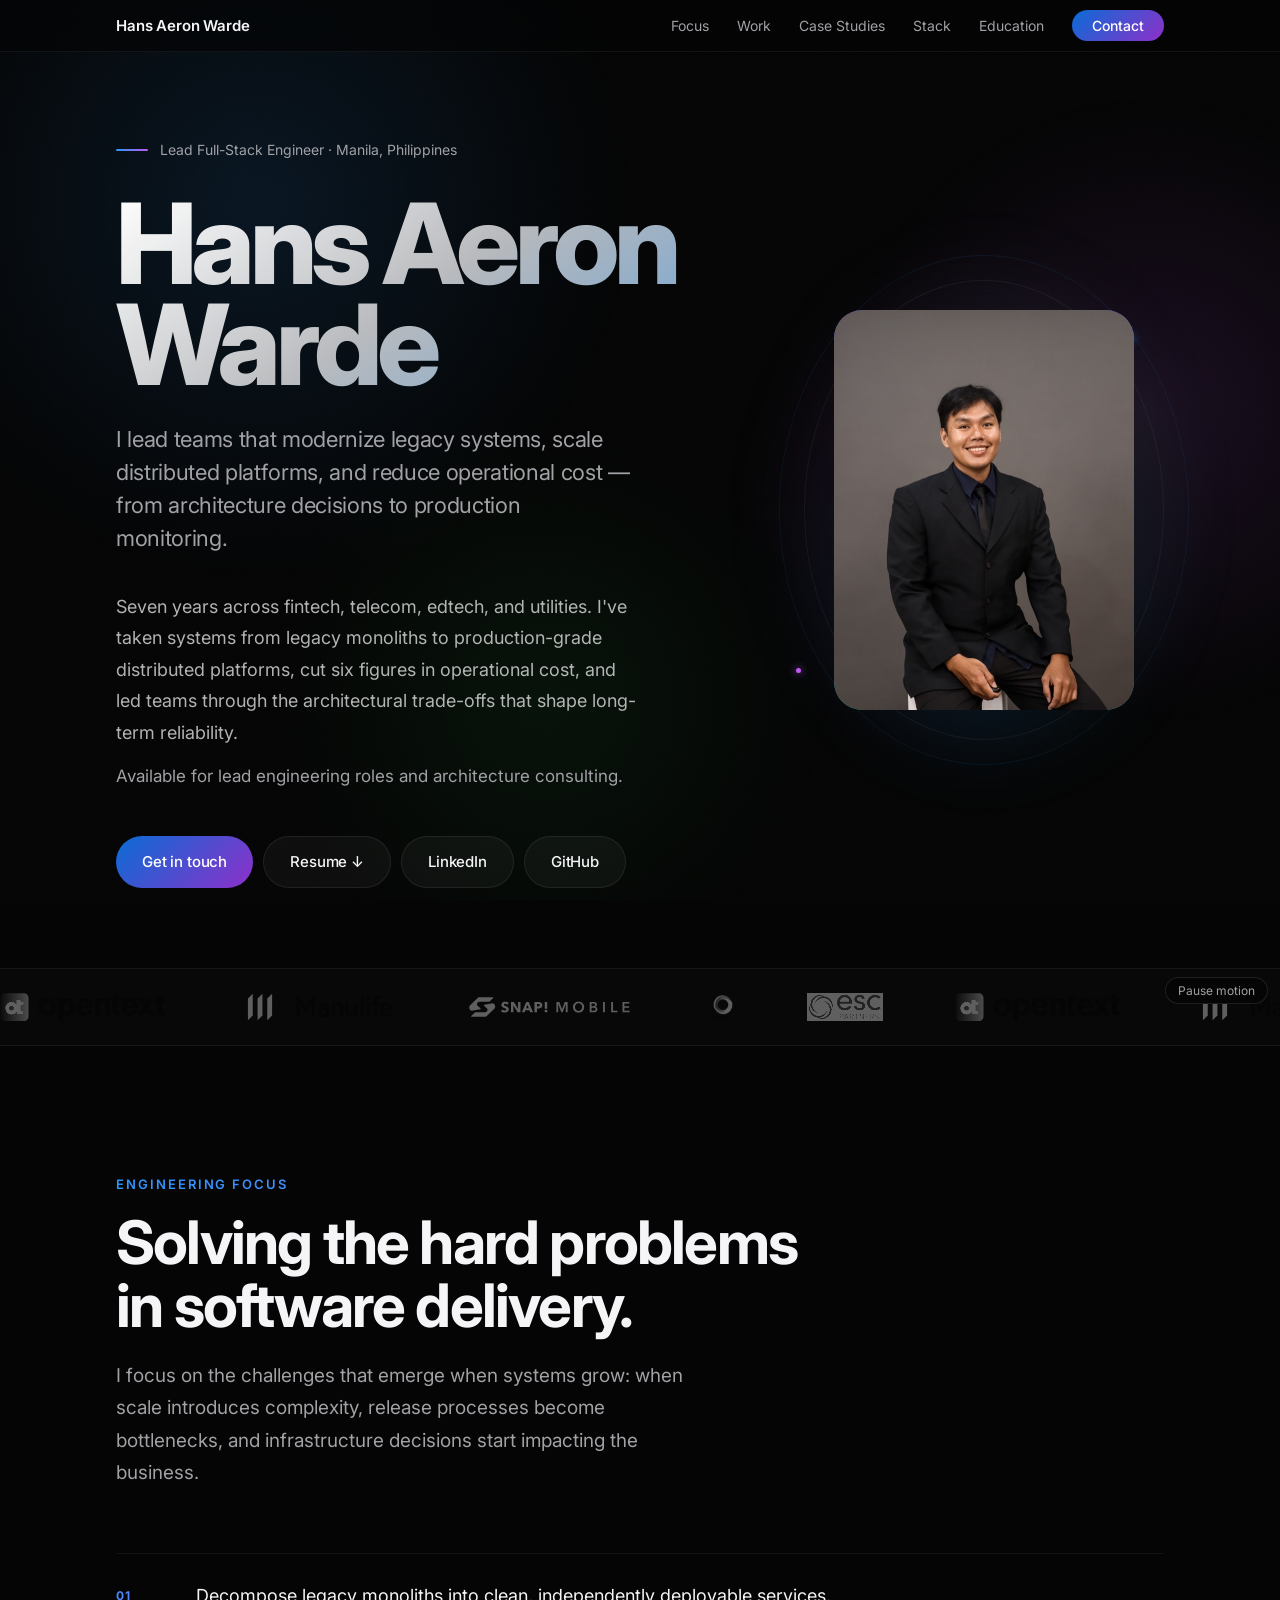
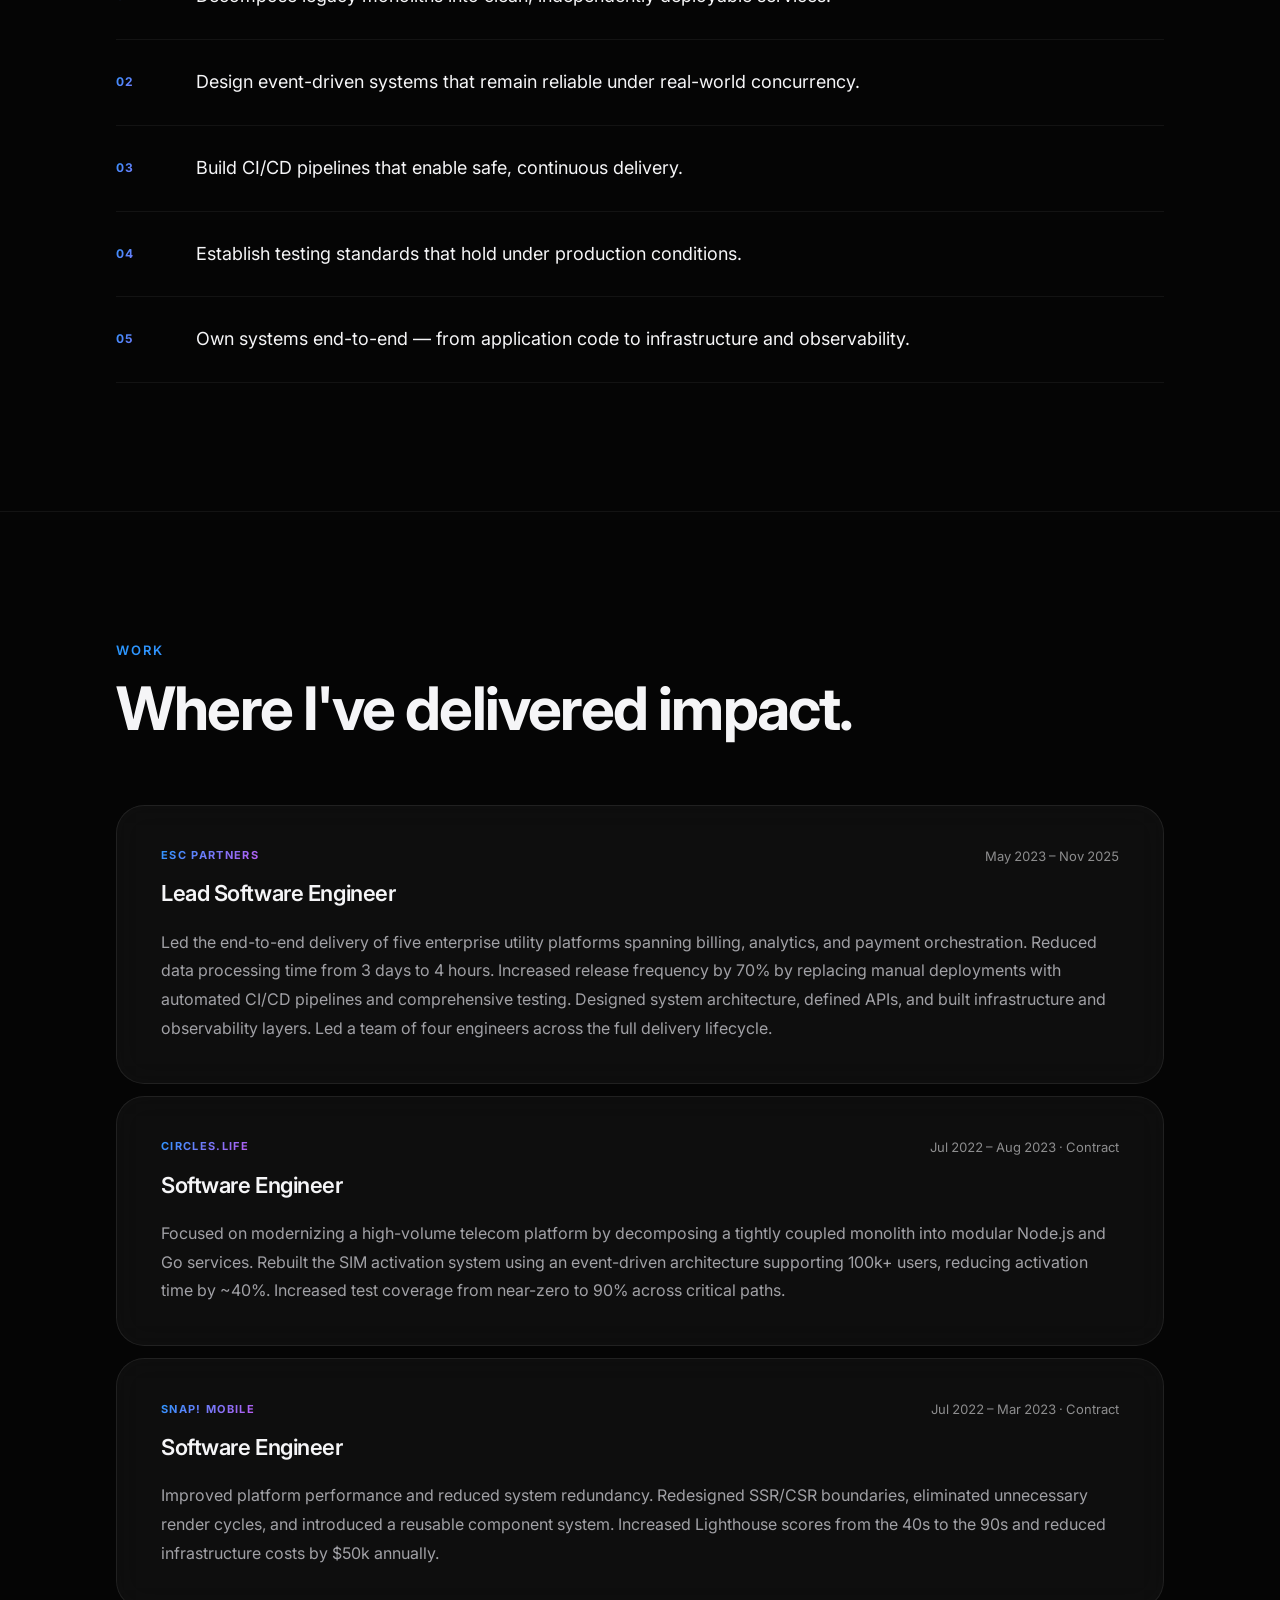
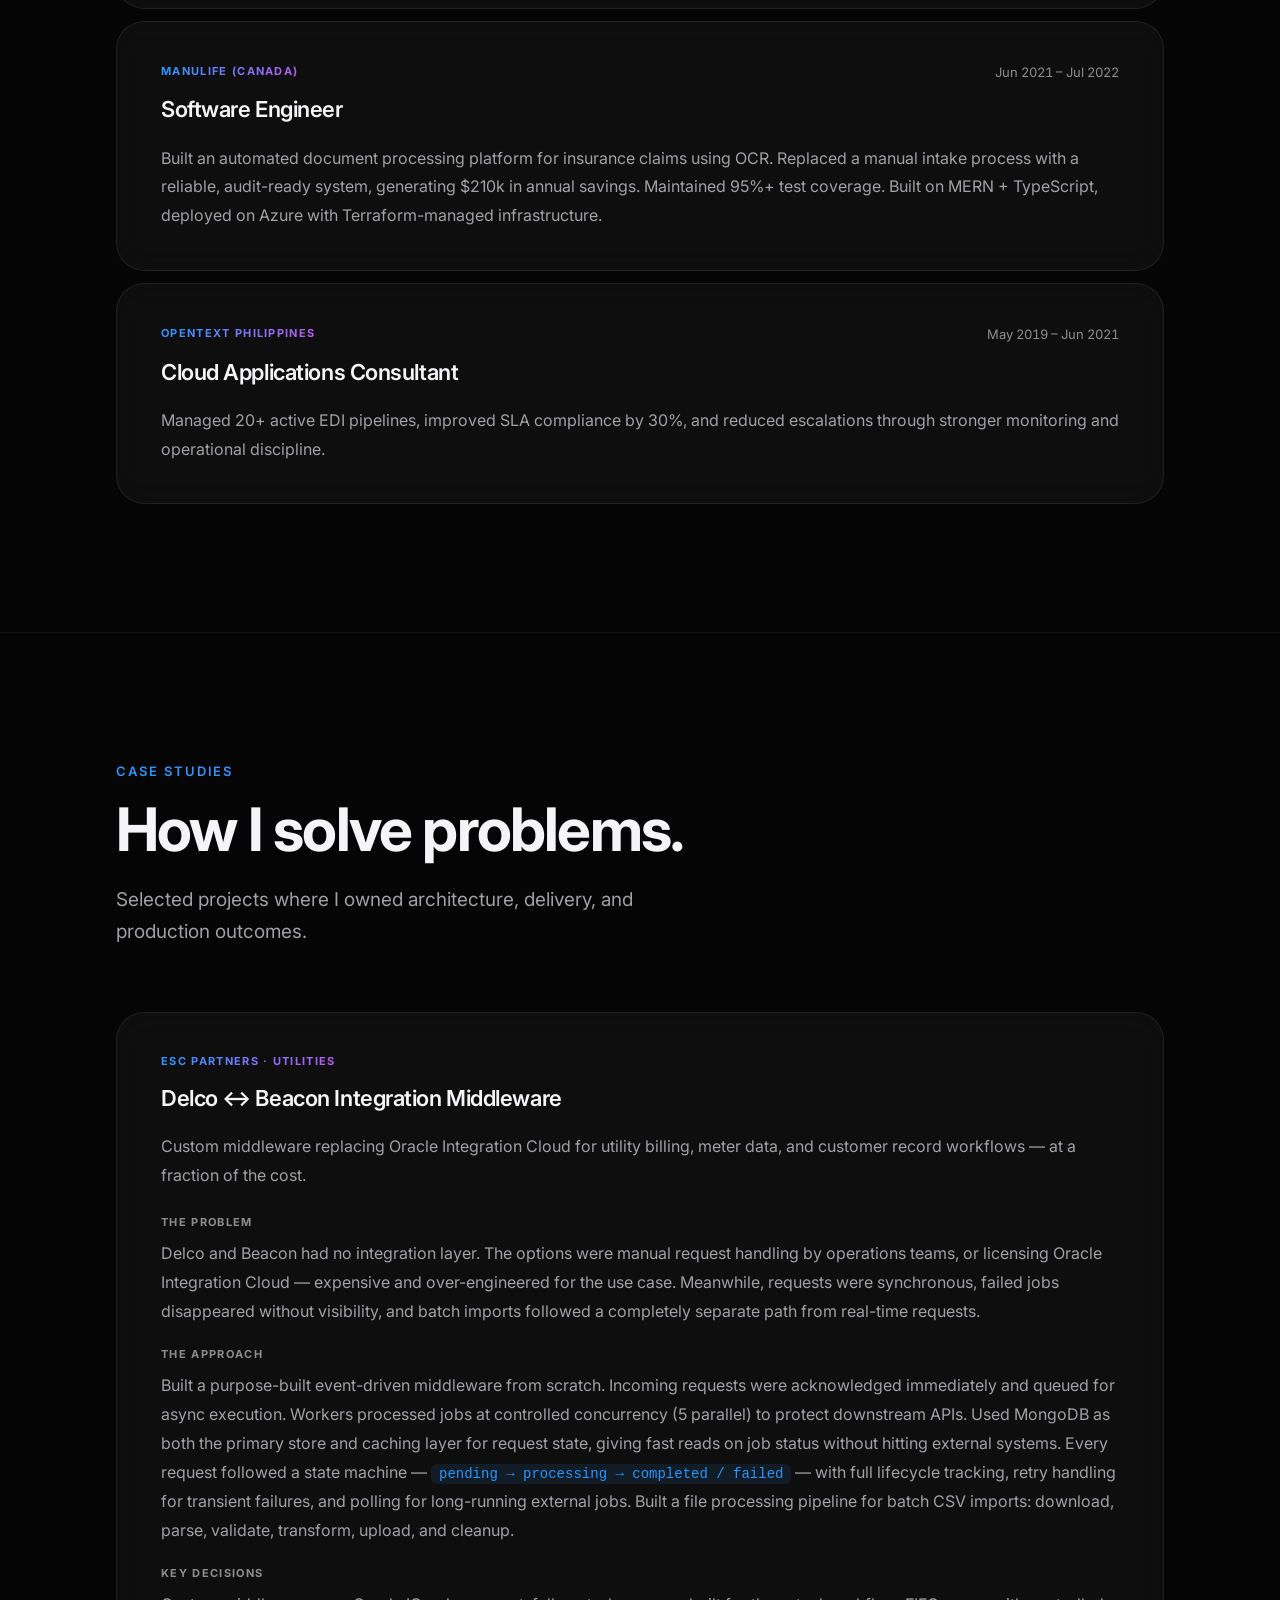
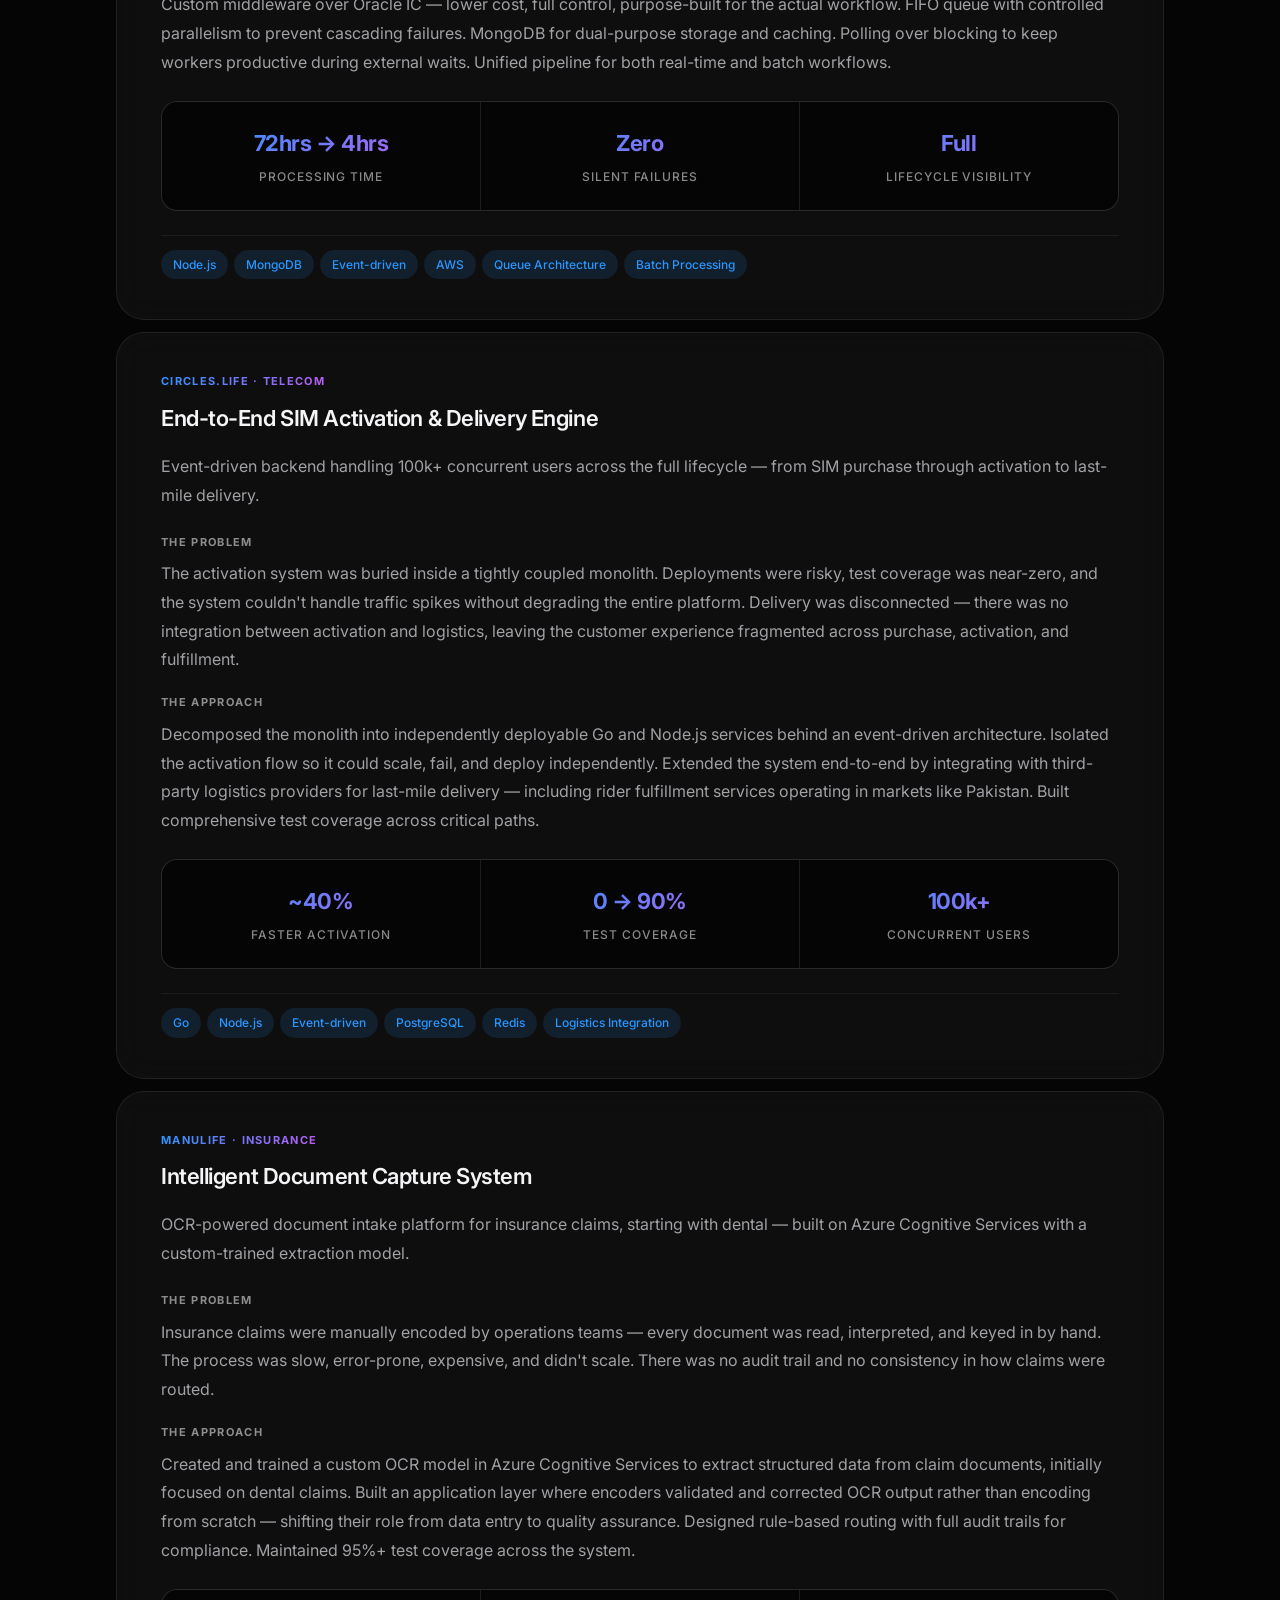
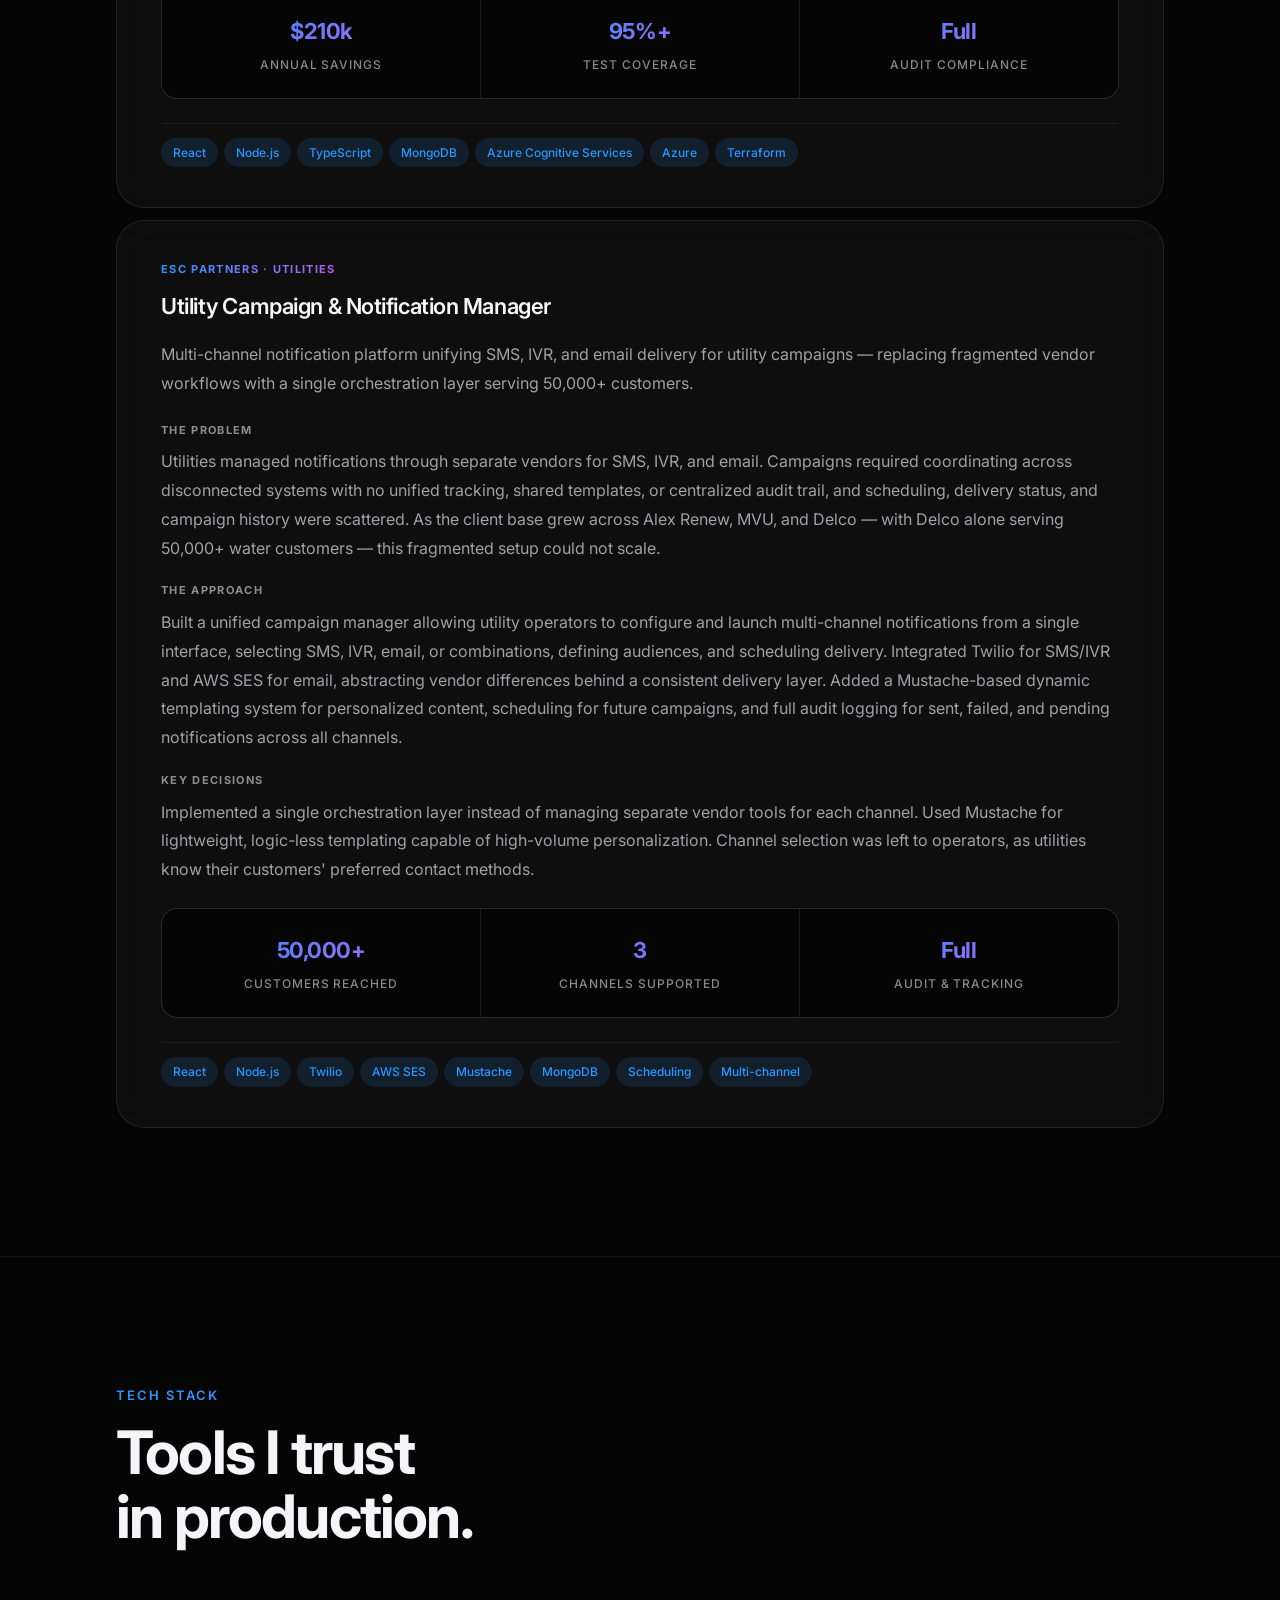
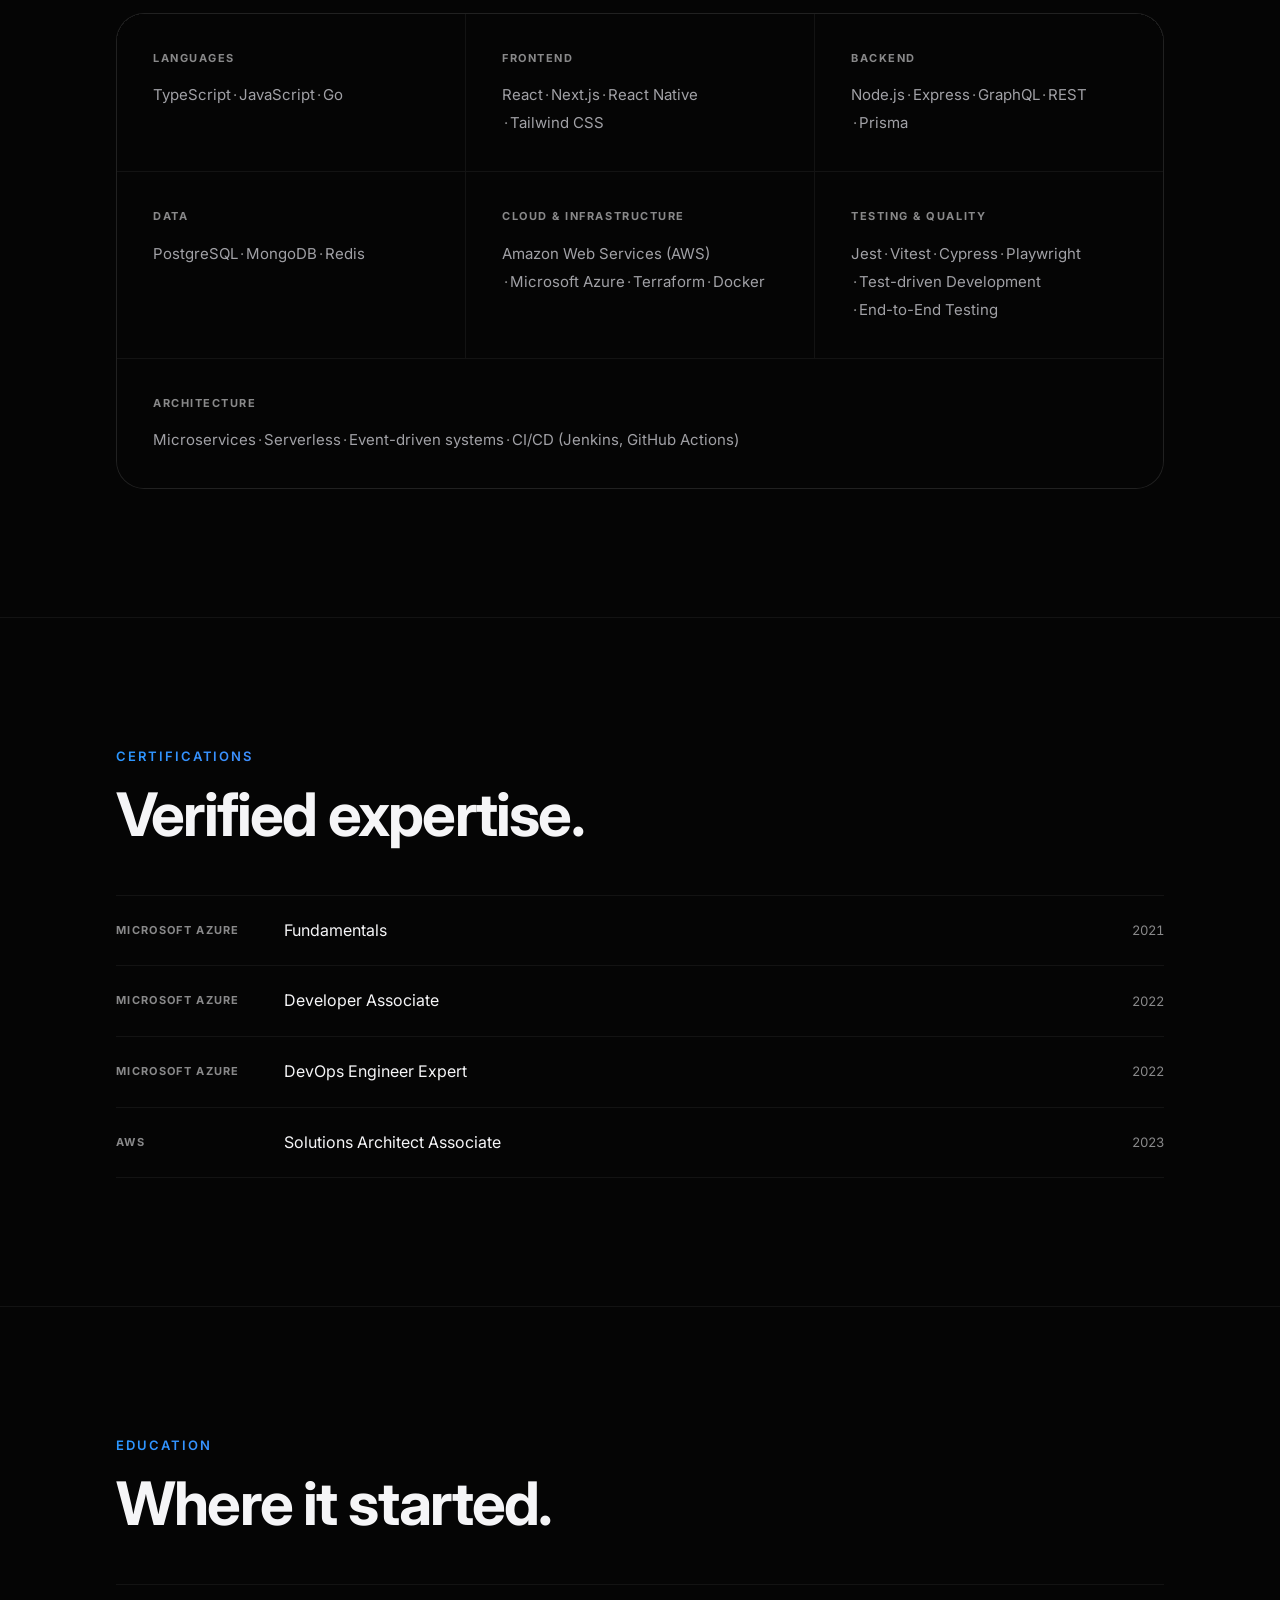
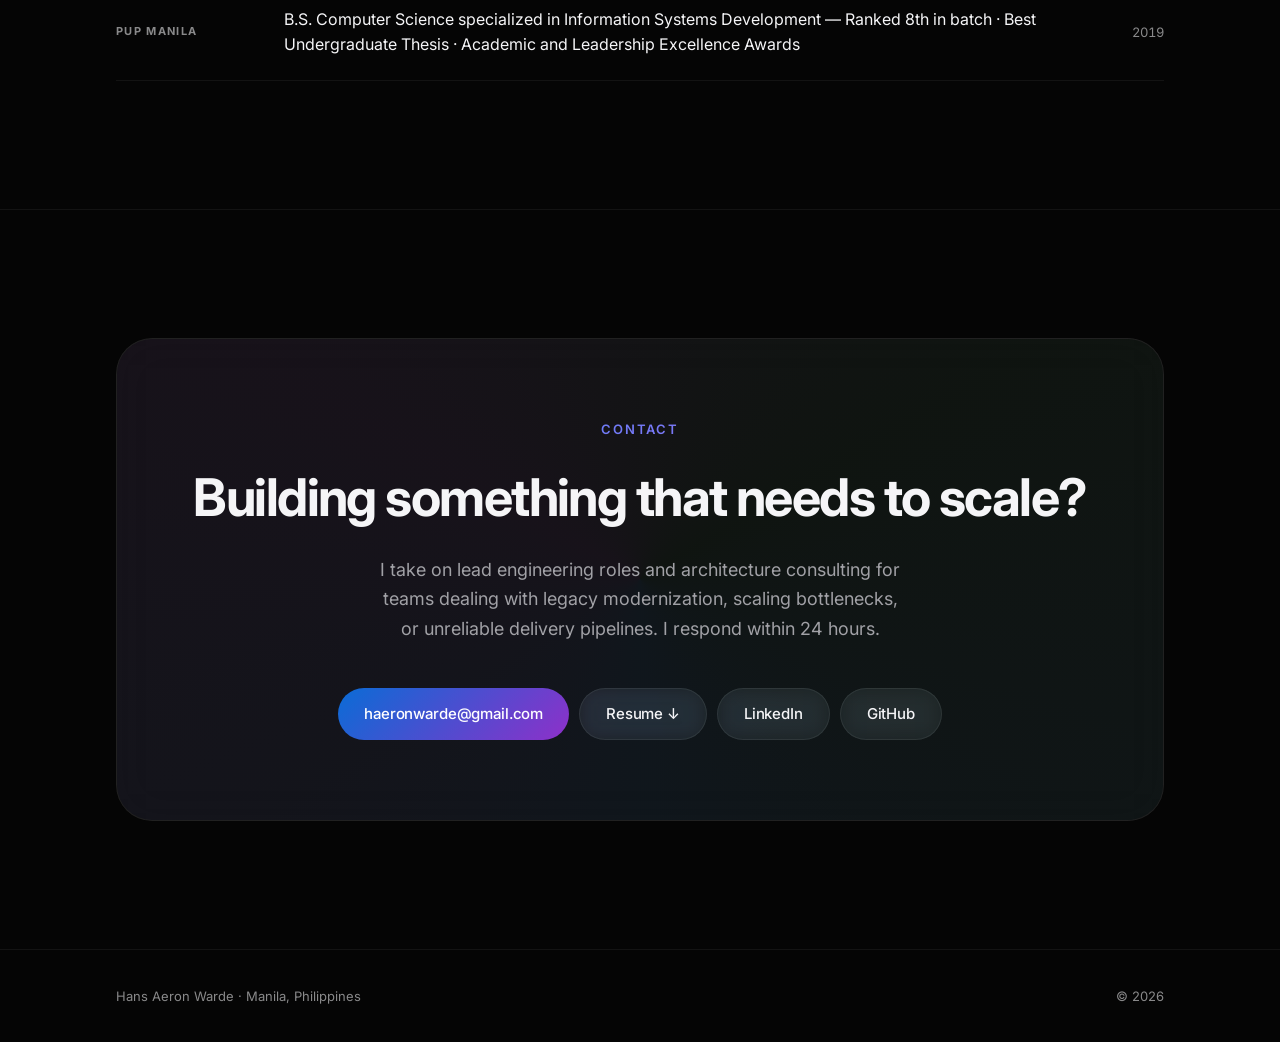
==== commit da4e0bd6: "perf: async font load, tighter hero stagger, drop orb blur (Lighthouse 88→96) - Load Google Fonts no" ====
--- a/index.html
+++ b/index.html
@@ -9,10 +9,22 @@
   <title>Hans Aeron Warde &mdash; Lead Full-Stack Engineer</title>
   <meta name="description"
     content="Lead Full-Stack Engineer. I lead teams that modernize legacy systems, scale distributed platforms, and reduce operational cost." />
+  <meta property="og:type" content="website" />
+  <meta property="og:title" content="Hans Aeron Warde — Lead Full-Stack Engineer" />
+  <meta property="og:description"
+    content="I lead teams that modernize legacy systems, scale distributed platforms, and reduce operational cost." />
+  <meta property="og:url" content="https://hansaeronwarde.github.io/" />
+  <meta property="og:image" content="https://hansaeronwarde.github.io/assets/headshot.jpg" />
+  <meta name="twitter:card" content="summary" />
   <link rel="preconnect" href="https://fonts.googleapis.com" />
   <link rel="preconnect" href="https://fonts.gstatic.com" crossorigin />
-  <link href="https://fonts.googleapis.com/css2?family=Inter:wght@300;400;500;600;700;800&display=swap"
-    rel="stylesheet" />
+  <!-- async font load: paint in system fallback first, swap to Inter when ready (LCP) -->
+  <link href="https://fonts.googleapis.com/css2?family=Inter:wght@400;500;600;700;800&display=swap" rel="stylesheet"
+    media="print" onload="this.media='all'" />
+  <noscript>
+    <link href="https://fonts.googleapis.com/css2?family=Inter:wght@400;500;600;700;800&display=swap"
+      rel="stylesheet" />
+  </noscript>
   <style>
     *,
     *::before,
@@ -114,7 +126,7 @@
     .aurora-orb {
       position: absolute;
       border-radius: 50%;
-      filter: blur(100px);
+      /* soft falloff via gradient, not filter: blur() — huge blurred layers wreck mobile LCP/INP */
       opacity: 0.12;
       animation: drift 20s ease-in-out infinite alternate;
     }
@@ -363,7 +375,7 @@
       color: var(--text-2);
       margin-bottom: 32px;
       opacity: 0;
-      animation: fadeUp 0.8s ease forwards 0.2s;
+      animation: fadeUp 0.5s ease forwards 0.05s;
     }
 
     .hero-eyebrow::before {
@@ -380,13 +392,13 @@
       font-weight: 800;
       letter-spacing: -0.05em;
       line-height: 0.9;
-      background: linear-gradient(145deg, #ffffff 0%, rgba(245, 245, 247, 0.65) 50%, rgba(41, 151, 255, 0.5) 100%);
+      background: linear-gradient(145deg, #ffffff 0%, rgba(245, 245, 247, 0.75) 50%, rgba(120, 190, 255, 0.85) 100%);
       -webkit-background-clip: text;
       -webkit-text-fill-color: transparent;
       background-clip: text;
       margin-bottom: 28px;
       opacity: 0;
-      animation: fadeUp 0.8s ease forwards 0.35s;
+      animation: fadeUp 0.5s ease forwards 0.1s;
     }
 
     .hero-subtitle {
@@ -398,7 +410,7 @@
       margin-bottom: 36px;
       max-width: 520px;
       opacity: 0;
-      animation: fadeUp 0.8s ease forwards 0.5s;
+      animation: fadeUp 0.5s ease forwards 0.2s;
     }
 
     .hero-body {
@@ -407,7 +419,7 @@
       gap: 14px;
       margin-bottom: 44px;
       opacity: 0;
-      animation: fadeUp 0.8s ease forwards 0.6s;
+      animation: fadeUp 0.5s ease forwards 0.25s;
     }
 
     .hero-body p {
@@ -427,7 +439,7 @@
       flex-wrap: wrap;
       gap: 10px;
       opacity: 0;
-      animation: fadeUp 0.8s ease forwards 0.7s;
+      animation: fadeUp 0.5s ease forwards 0.3s;
     }
 
     @keyframes fadeUp {
@@ -448,7 +460,7 @@
       justify-content: center;
       align-items: center;
       opacity: 0;
-      animation: fadeUp 1s ease forwards 0.5s;
+      animation: fadeUp 0.6s ease forwards 0.2s;
     }
 
     .photo-wrap {
@@ -1088,7 +1100,14 @@
         padding: 0 20px;
       }
 
-      .nav-links li:not(:last-child) {
+      .nav-links {
+        gap: 12px;
+      }
+
+      /* keep Work, Case Studies, Contact; hide Focus, Stack, Education */
+      .nav-links li:nth-child(1),
+      .nav-links li:nth-child(4),
+      .nav-links li:nth-child(5) {
         display: none;
       }
 
@@ -1670,11 +1689,16 @@
 
     const wrap = document.querySelector('.photo-wrap');
     if (wrap && !reduceMotion && matchMedia('(pointer: fine)').matches) {
+      let tiltFrame = null;
       document.addEventListener('mousemove', (e) => {
-        const x = (e.clientX / window.innerWidth - 0.5) * 6;
-        const y = (e.clientY / window.innerHeight - 0.5) * 4;
-        wrap.style.transform = `rotateY(${x}deg) rotateX(${-y}deg)`;
-      });
+        if (tiltFrame) return;
+        tiltFrame = requestAnimationFrame(() => {
+          tiltFrame = null;
+          const x = (e.clientX / window.innerWidth - 0.5) * 6;
+          const y = (e.clientY / window.innerHeight - 0.5) * 4;
+          wrap.style.transform = `rotateY(${x}deg) rotateX(${-y}deg)`;
+        });
+      }, { passive: true });
     }
 
     const mqToggle = document.querySelector('.marquee-toggle');
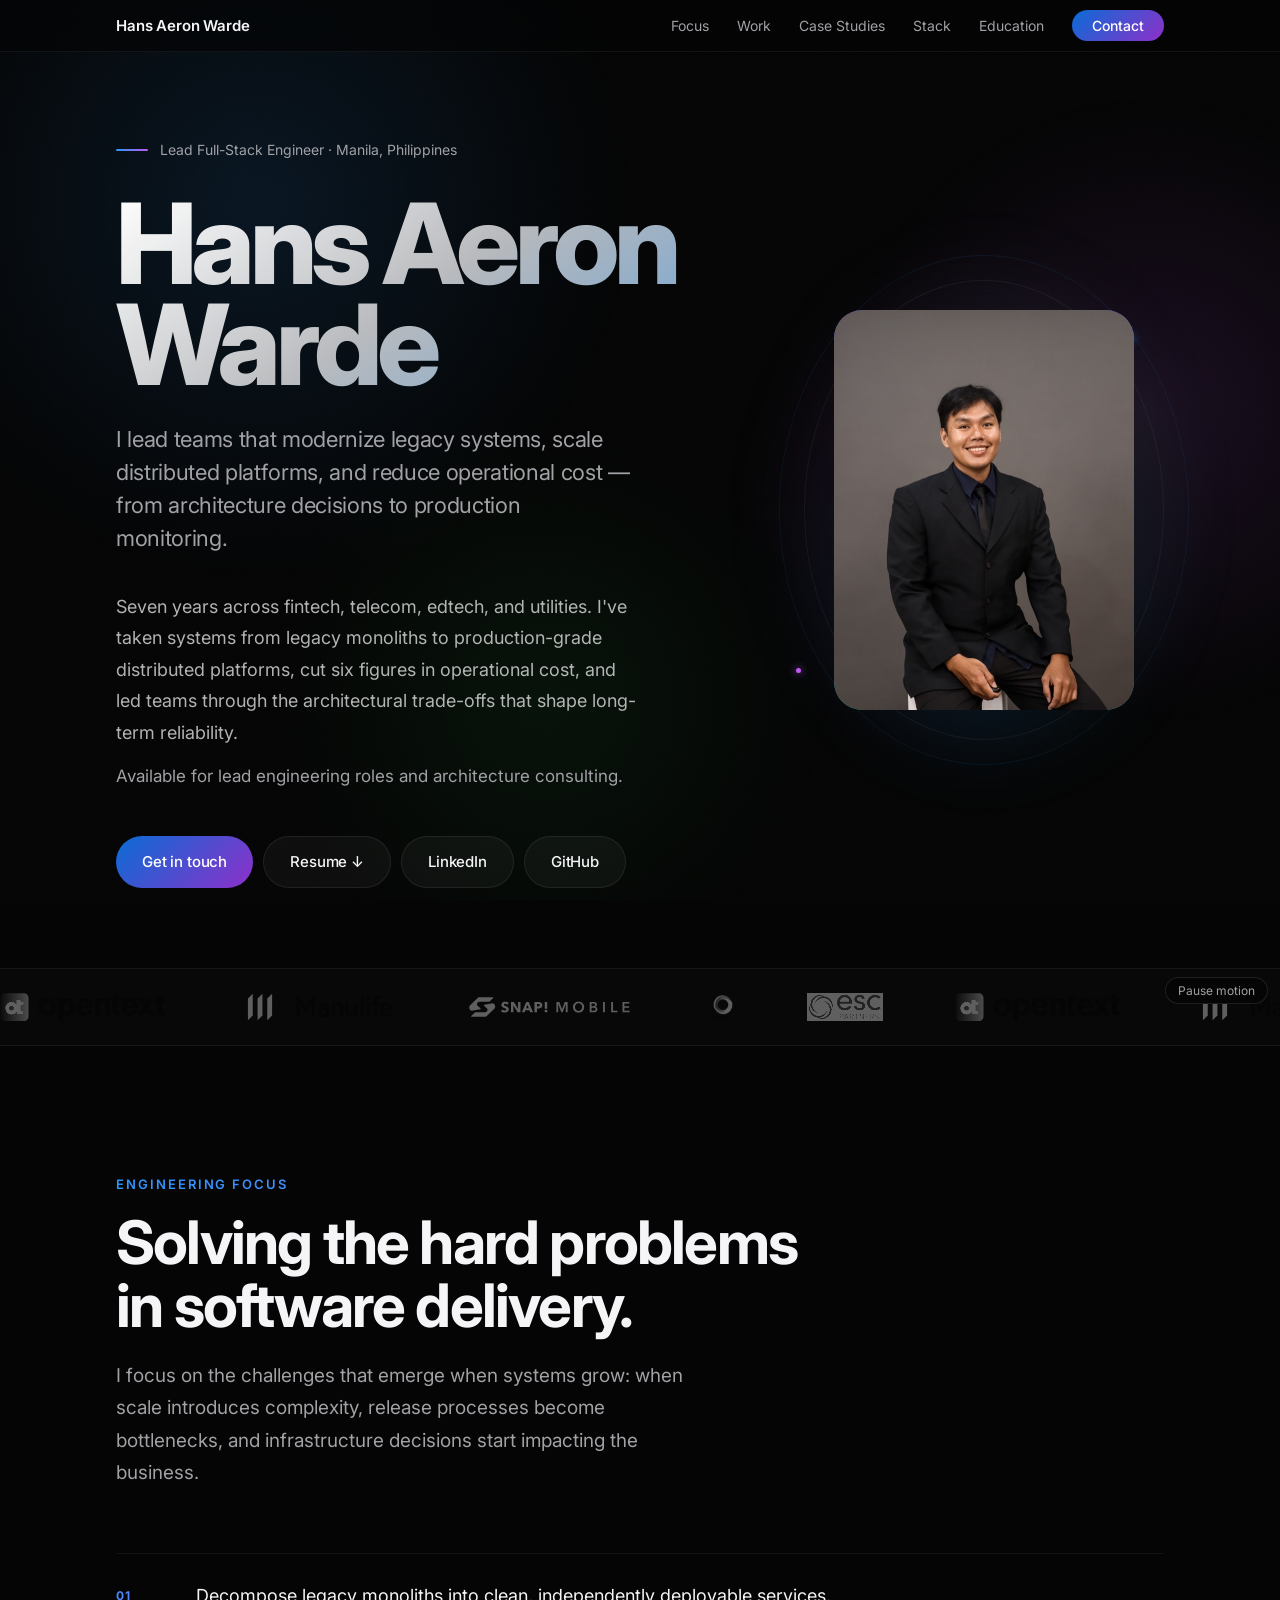
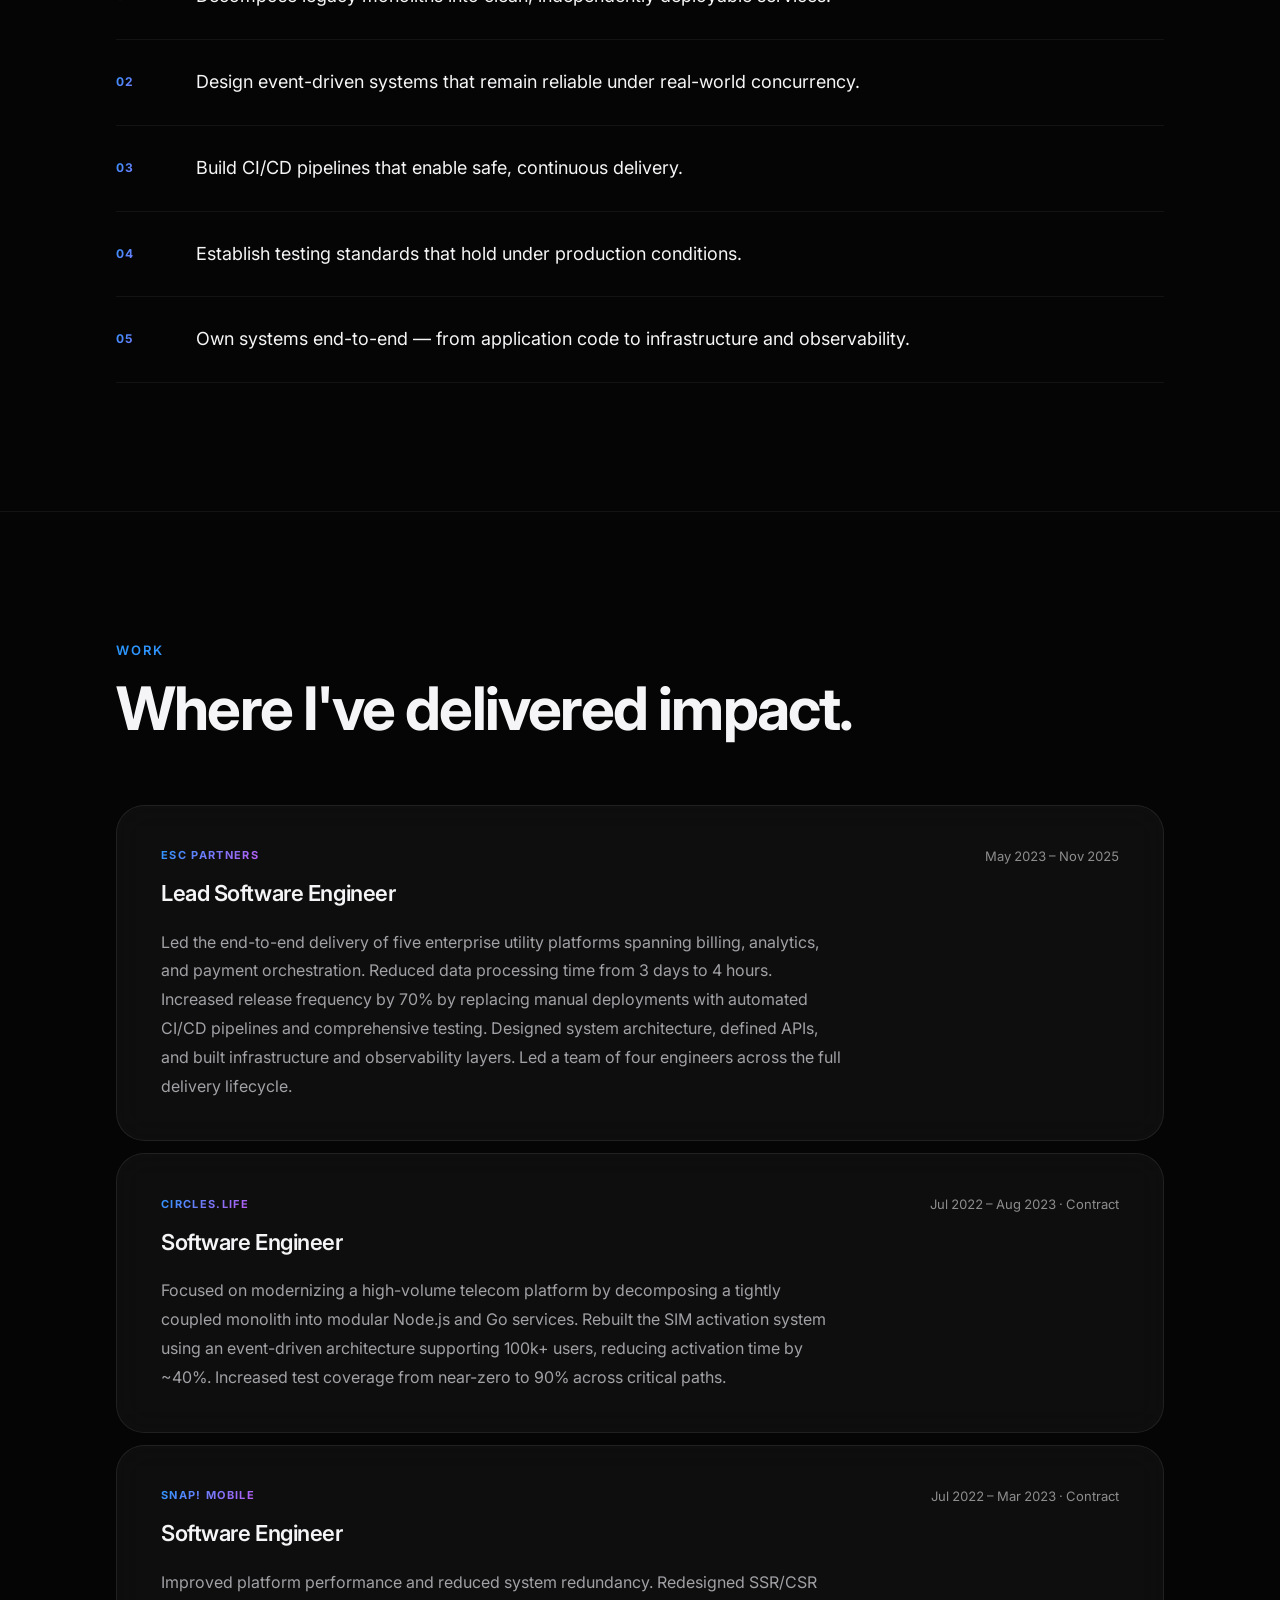
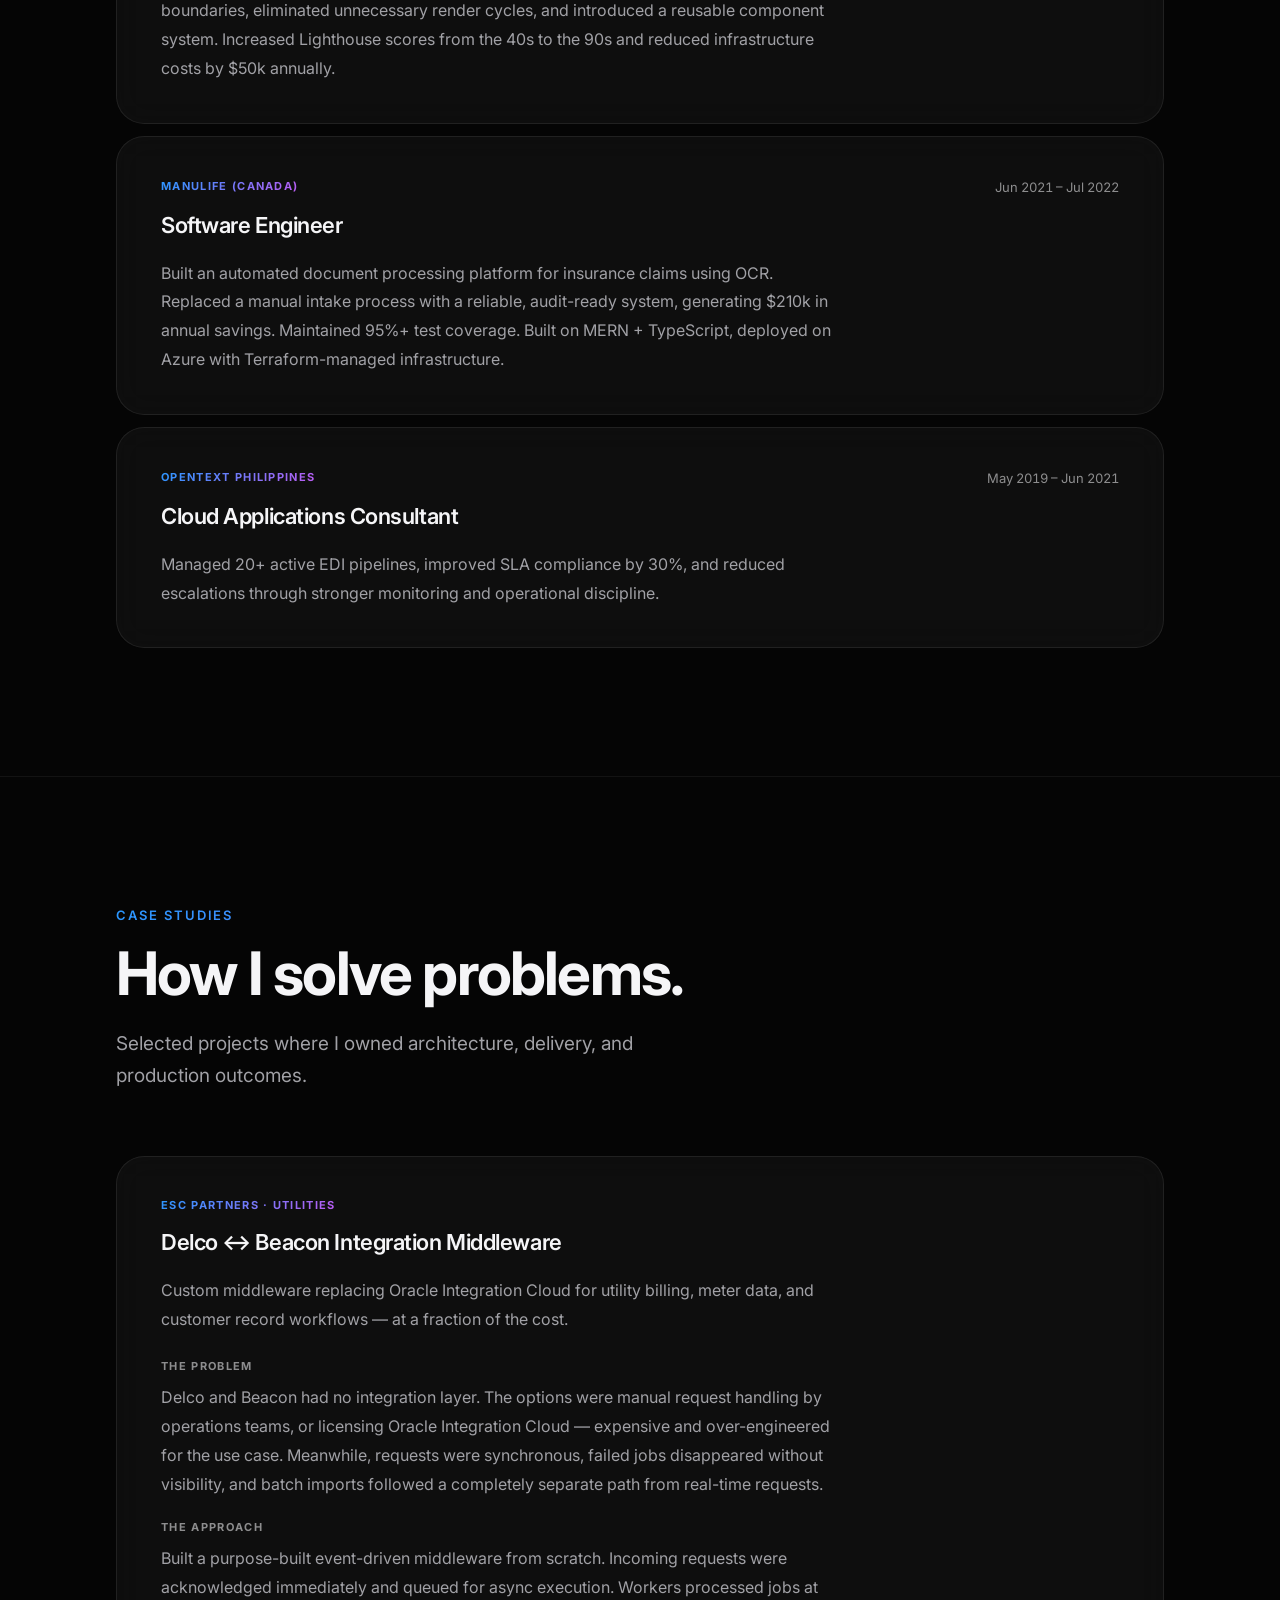
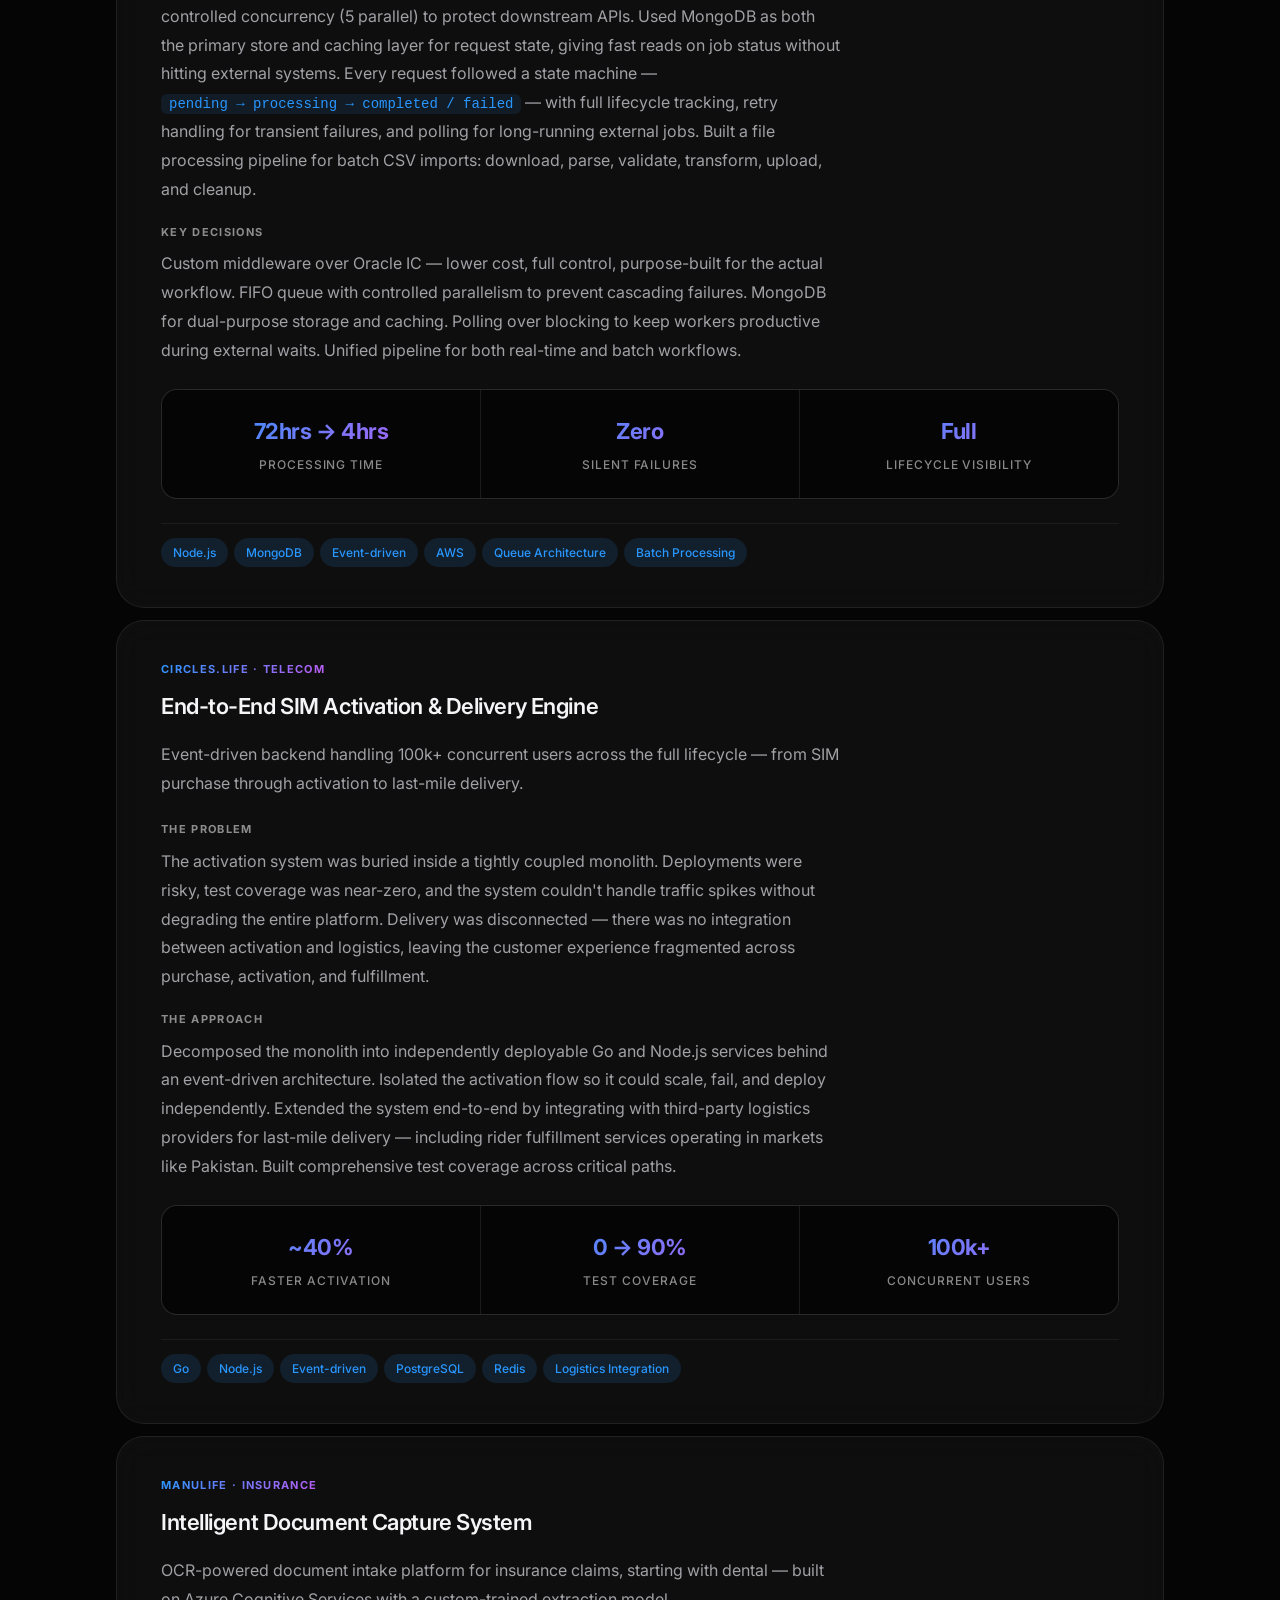
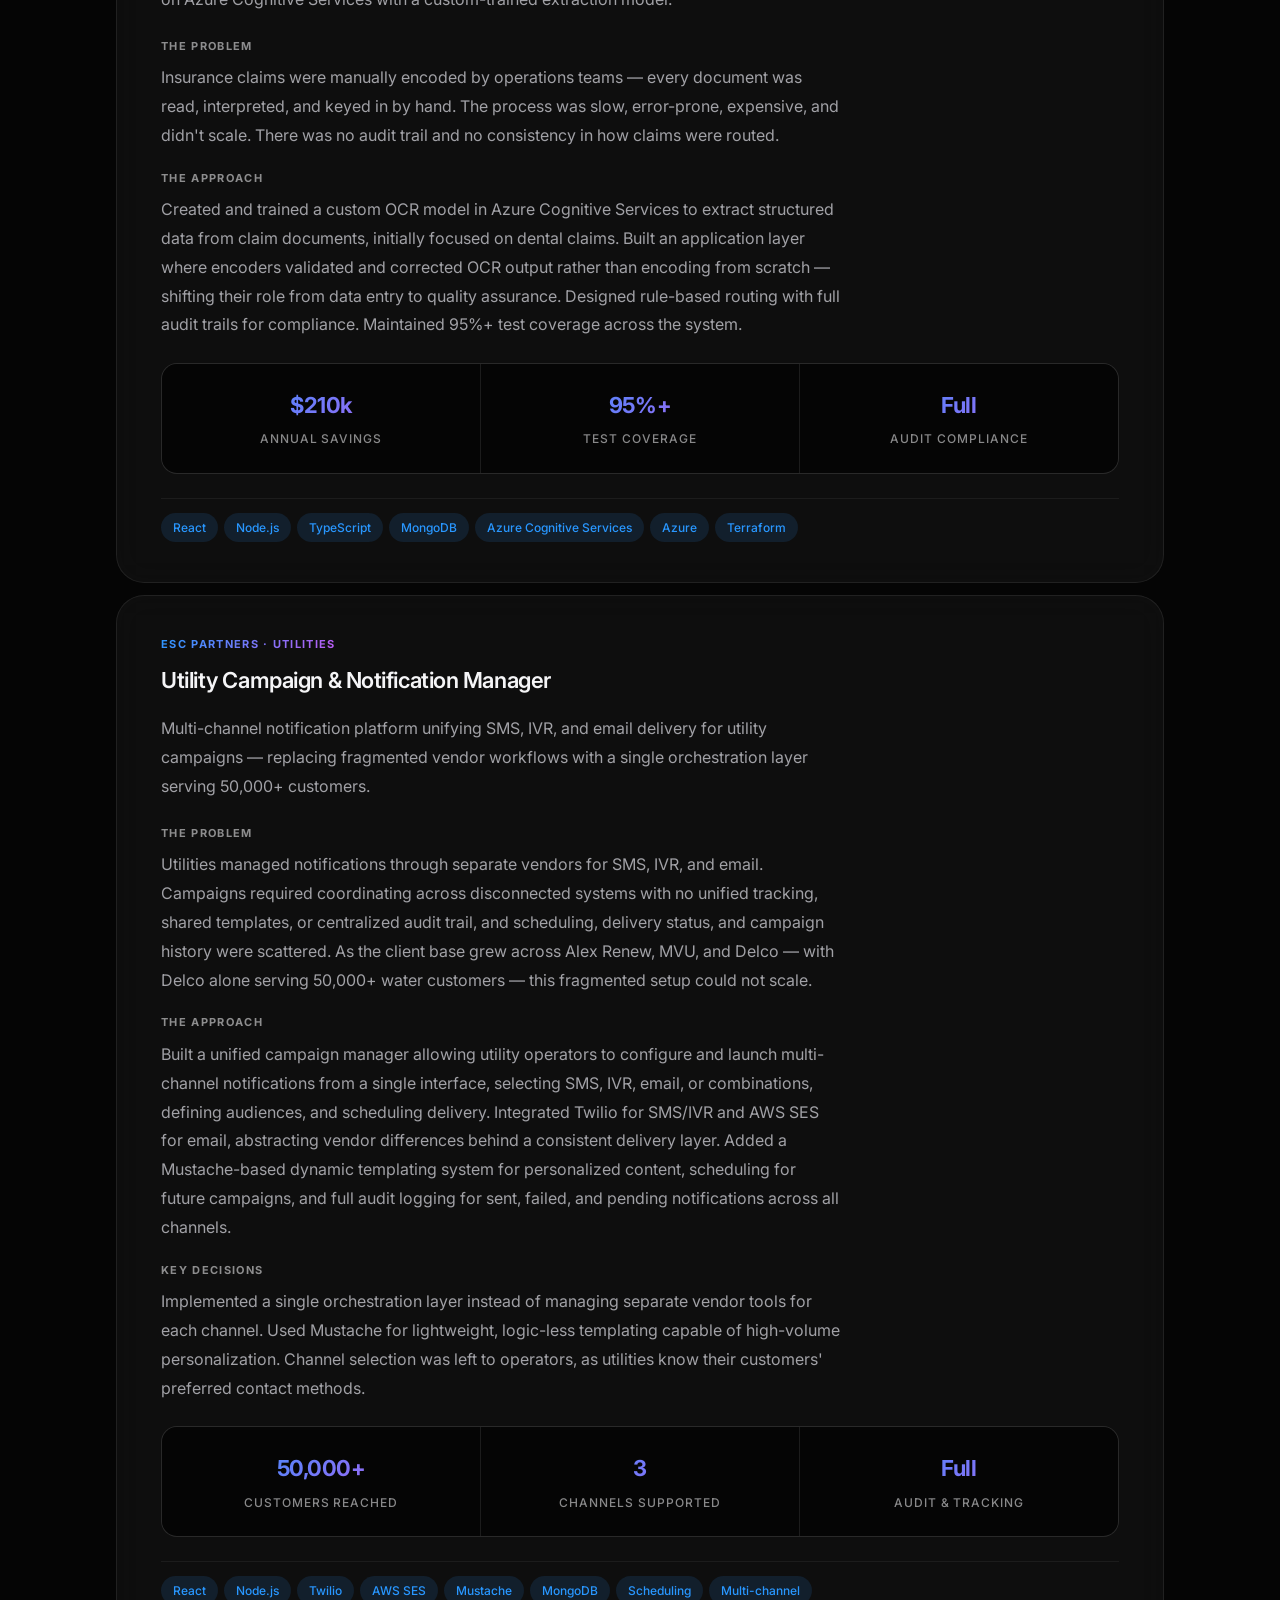
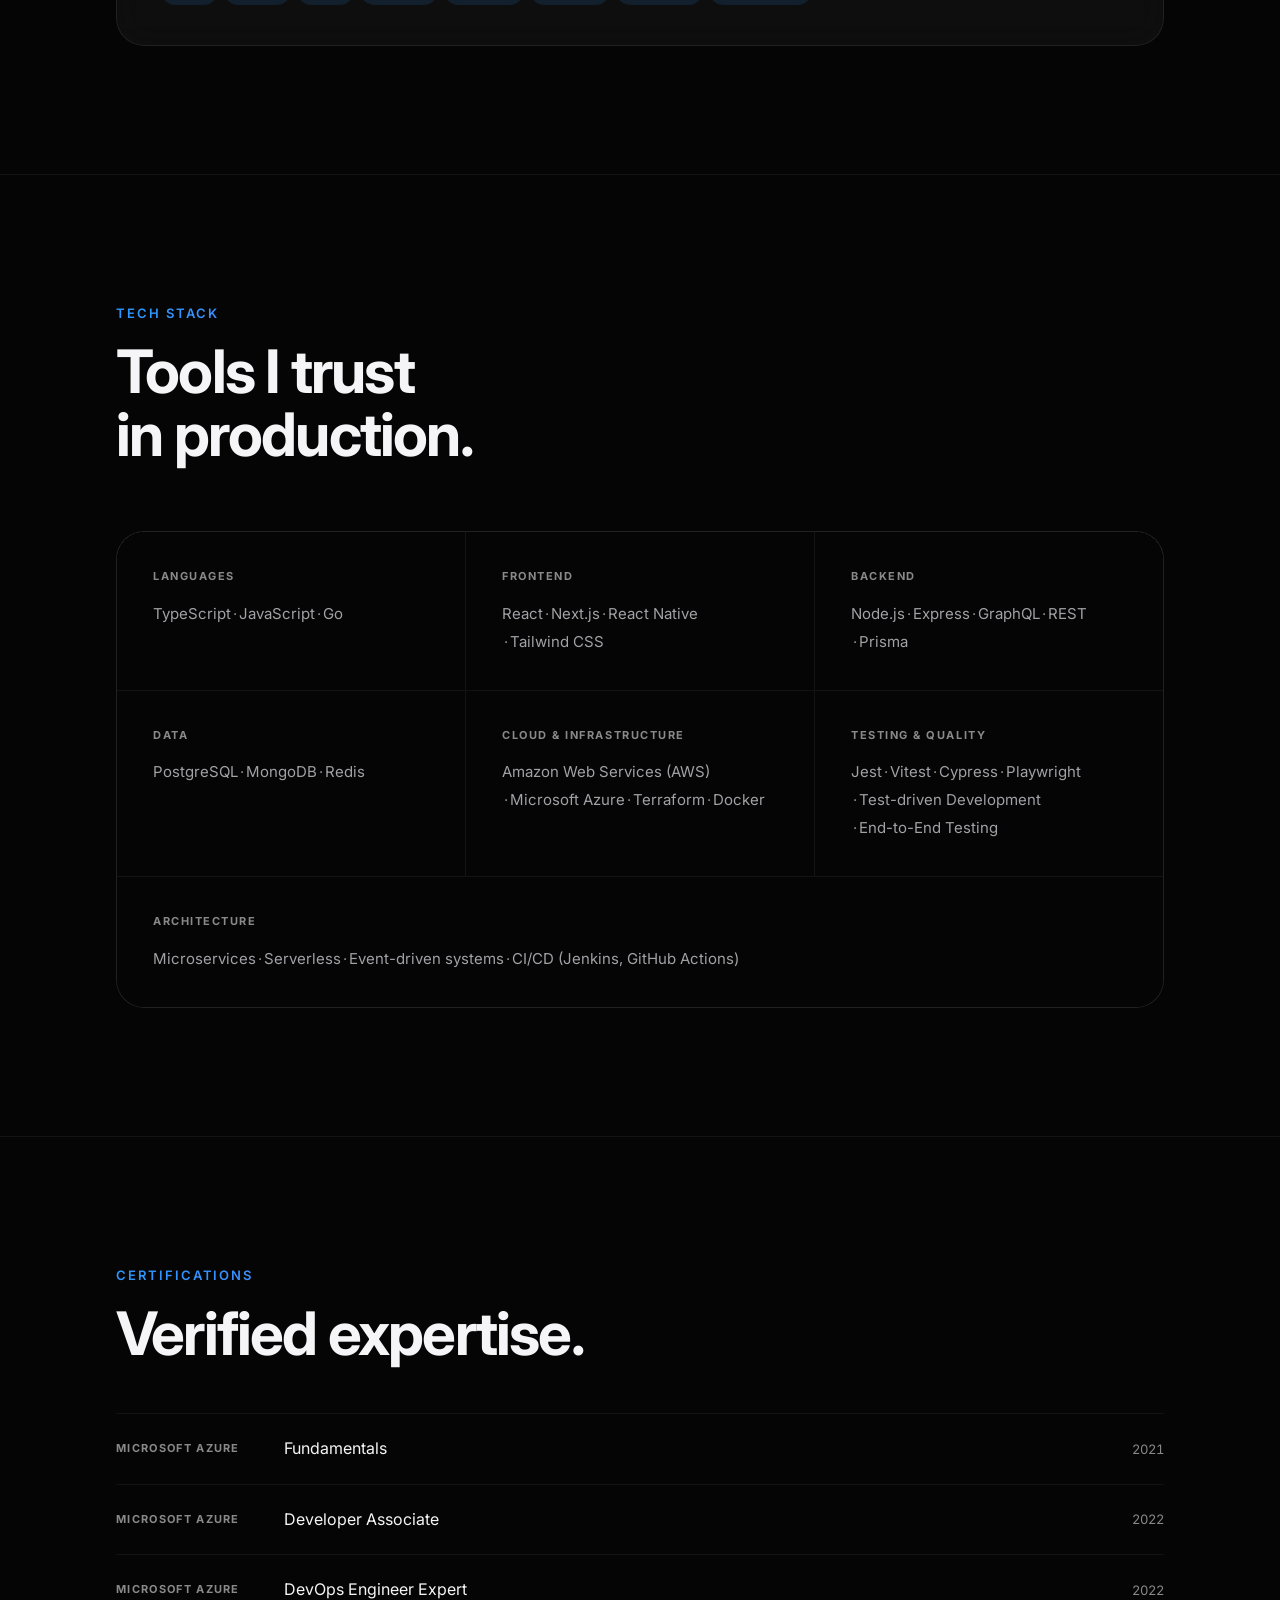
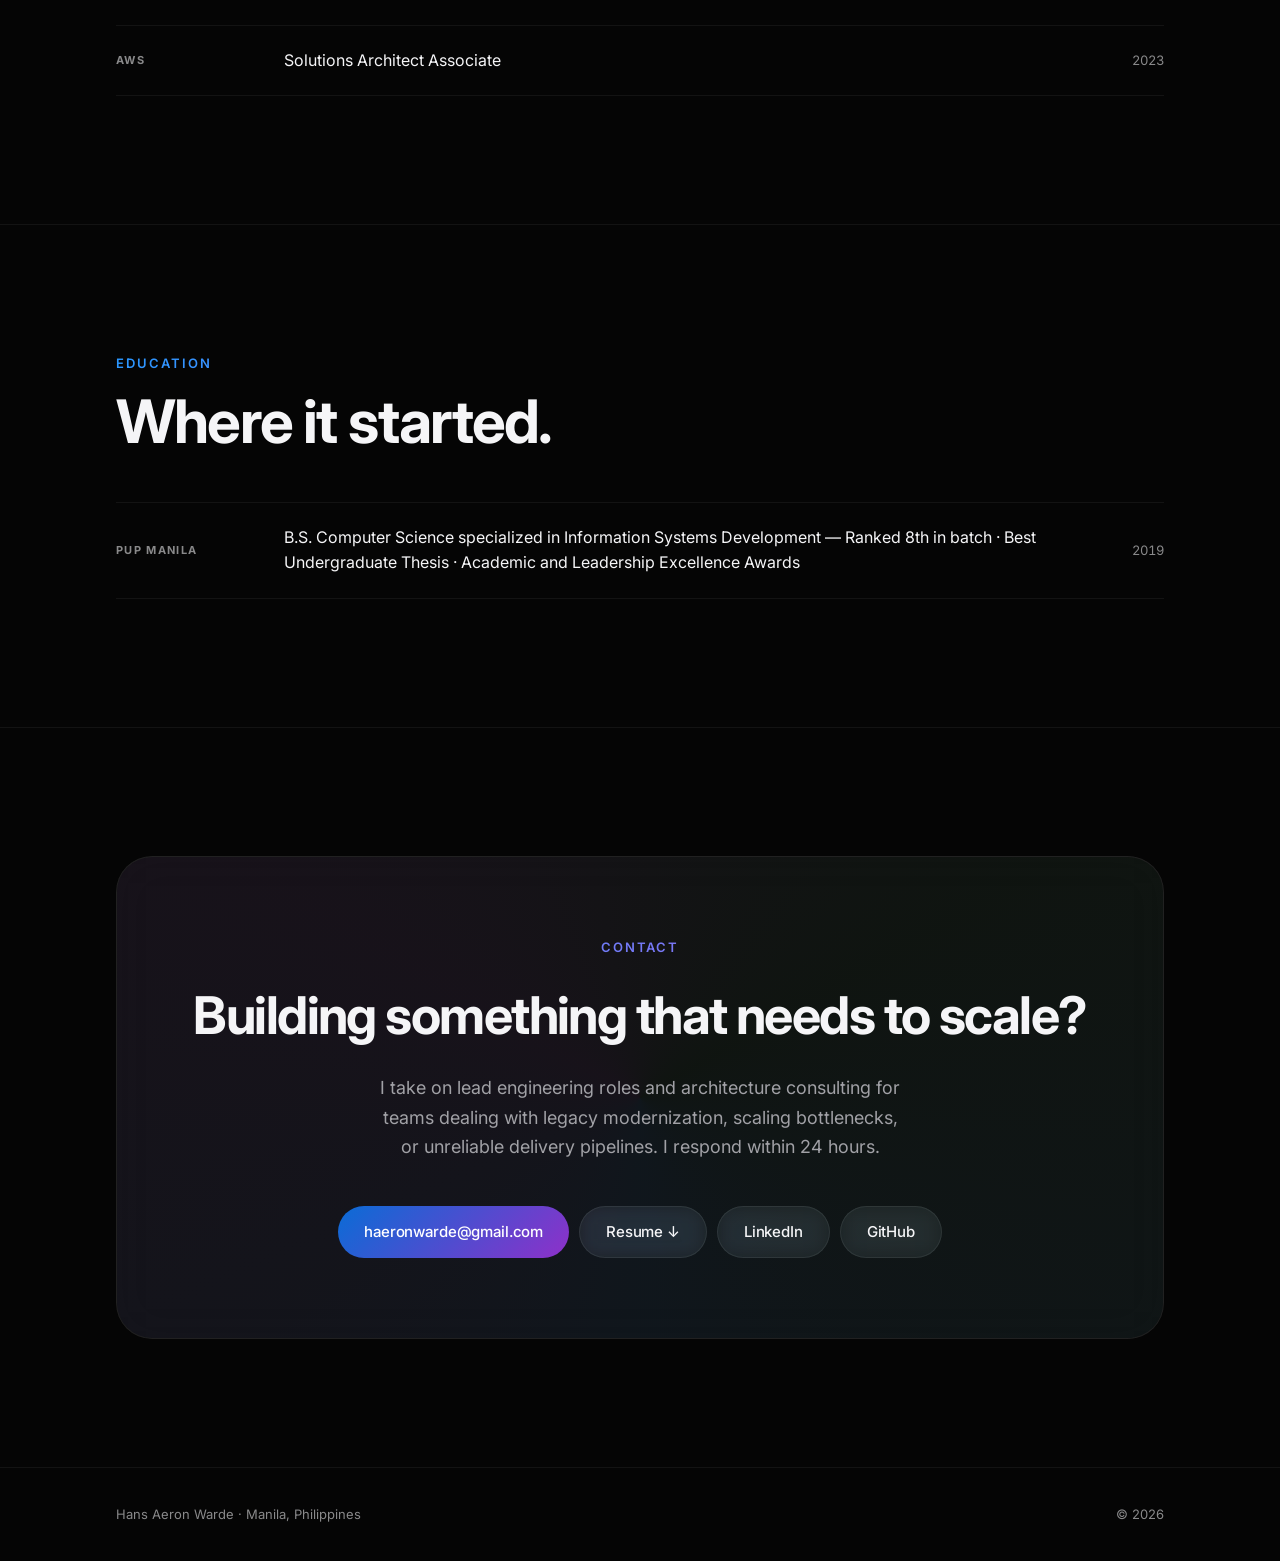
==== commit 63c47230: "feat: ui: cap description line length at 68ch, shorten mobile nav label - max-width: 68ch on work/ca" ====
--- a/index.html
+++ b/index.html
@@ -243,6 +243,10 @@
       color: var(--text-1);
     }
 
+    .nav-short {
+      display: none;
+    }
+
     .nav-links .nav-cta {
       font-size: 14px;
       font-weight: 500;
@@ -768,6 +772,7 @@
       font-size: 16px;
       line-height: 1.8;
       color: var(--text-2);
+      max-width: 68ch;
     }
 
     /* ── PROJECTS ── */
@@ -1104,11 +1109,16 @@
         gap: 12px;
       }
 
-      /* keep Work, Case Studies, Contact; hide Focus, Stack, Education */
+      /* keep Work, Cases, Contact; hide Focus, Stack, Education */
       .nav-links li:nth-child(1),
       .nav-links li:nth-child(4),
-      .nav-links li:nth-child(5) {
+      .nav-links li:nth-child(5),
+      .nav-full {
         display: none;
+      }
+
+      .nav-short {
+        display: inline;
       }
 
       section {
@@ -1162,7 +1172,7 @@
       <ul class="nav-links">
         <li><a href="#engineering-focus">Focus</a></li>
         <li><a href="#work">Work</a></li>
-        <li><a href="#projects">Case Studies</a></li>
+        <li><a href="#projects"><span class="nav-full">Case Studies</span><span class="nav-short">Cases</span></a></li>
         <li><a href="#stack">Stack</a></li>
         <li><a href="#education">Education</a></li>
         <li><a class="nav-cta" href="#contact">Contact</a></li>
@@ -1210,7 +1220,7 @@
     </section>
 
     <!-- Marquee -->
-    <div class="marquee" role="region" aria-label="Companies I've worked with">
+    <section class="marquee" aria-label="Companies I've worked with">
       <button class="marquee-toggle" type="button" aria-pressed="false">Pause motion</button>
       <div class="marquee-track">
         <img src="assets/opentext-logo.svg" alt="OpenText" />
@@ -1224,7 +1234,7 @@
         <img src="assets/circleslife-logo.png" alt="Circles.Life" />
         <img src="assets/escpartners-logo.png" alt="ESC Partners" />
       </div>
-    </div>
+    </section>
 
     <!-- Engineering Focus -->
     <section id="engineering-focus">
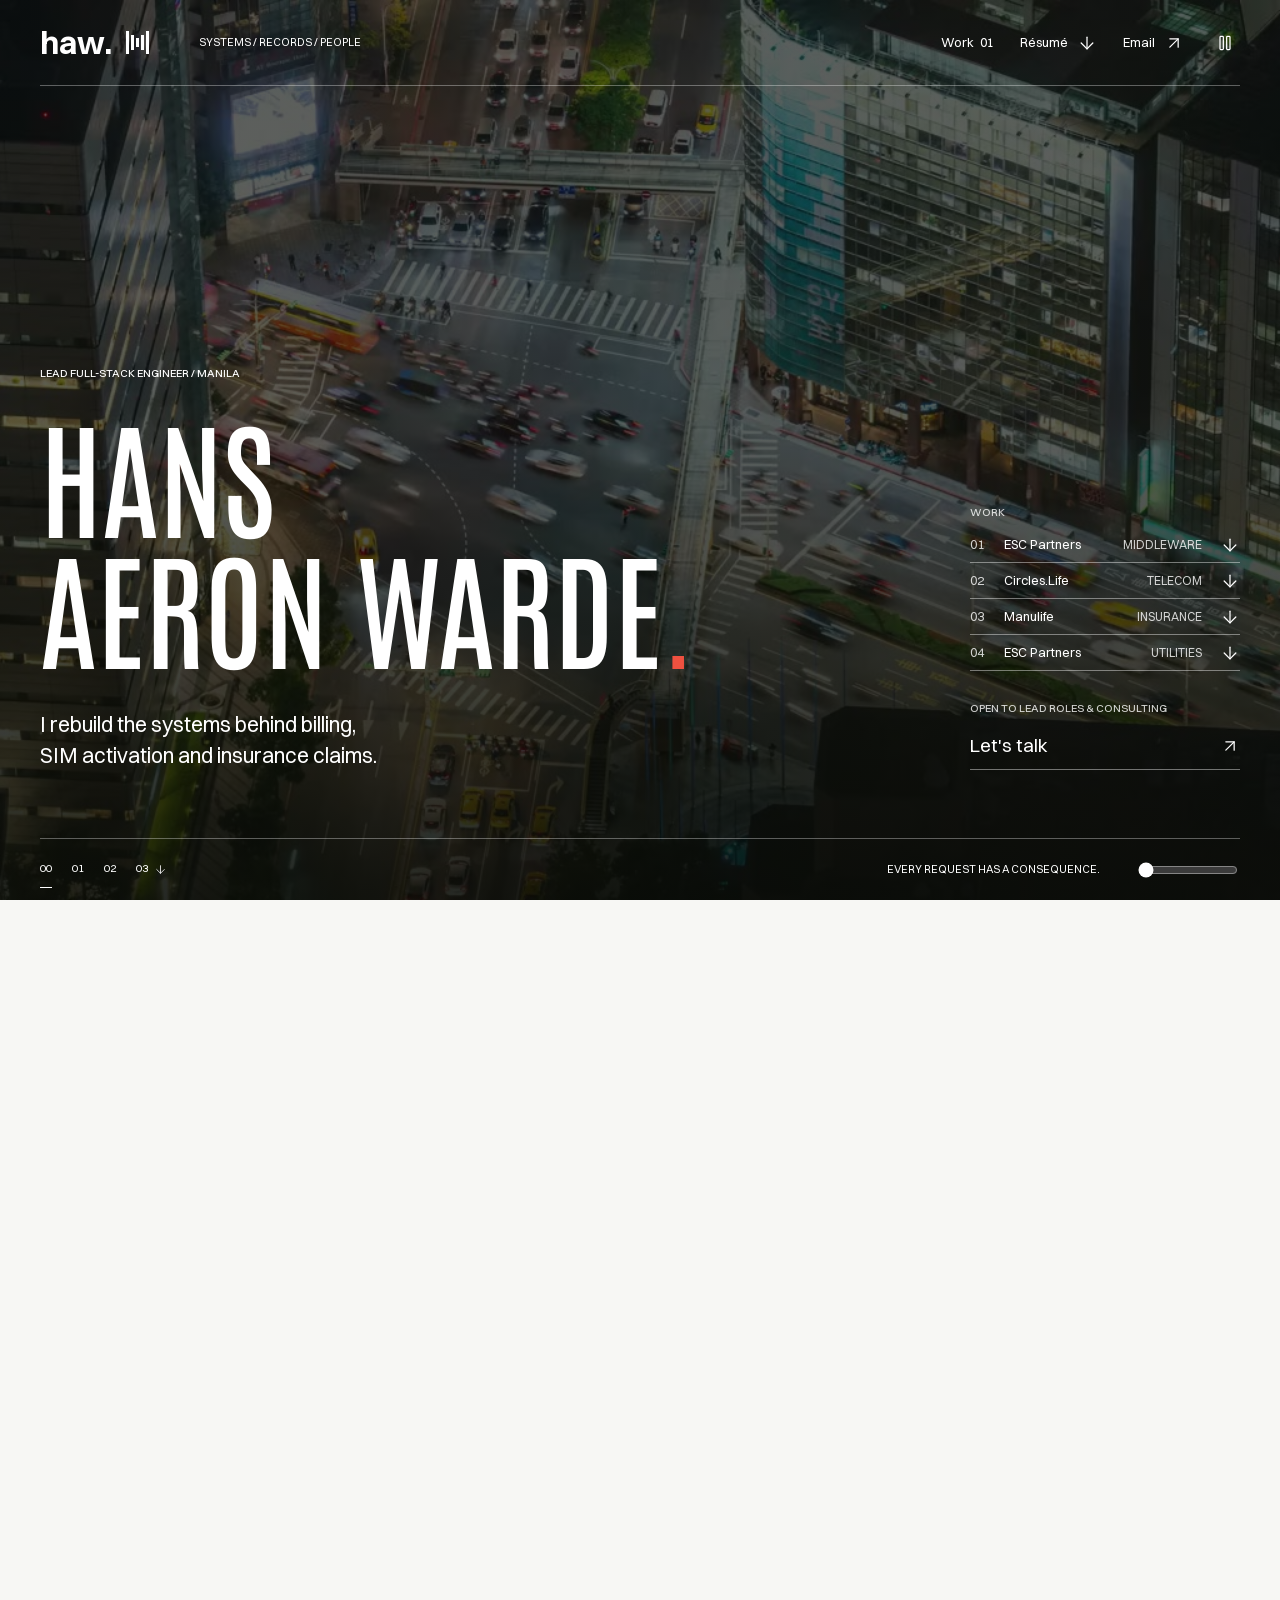
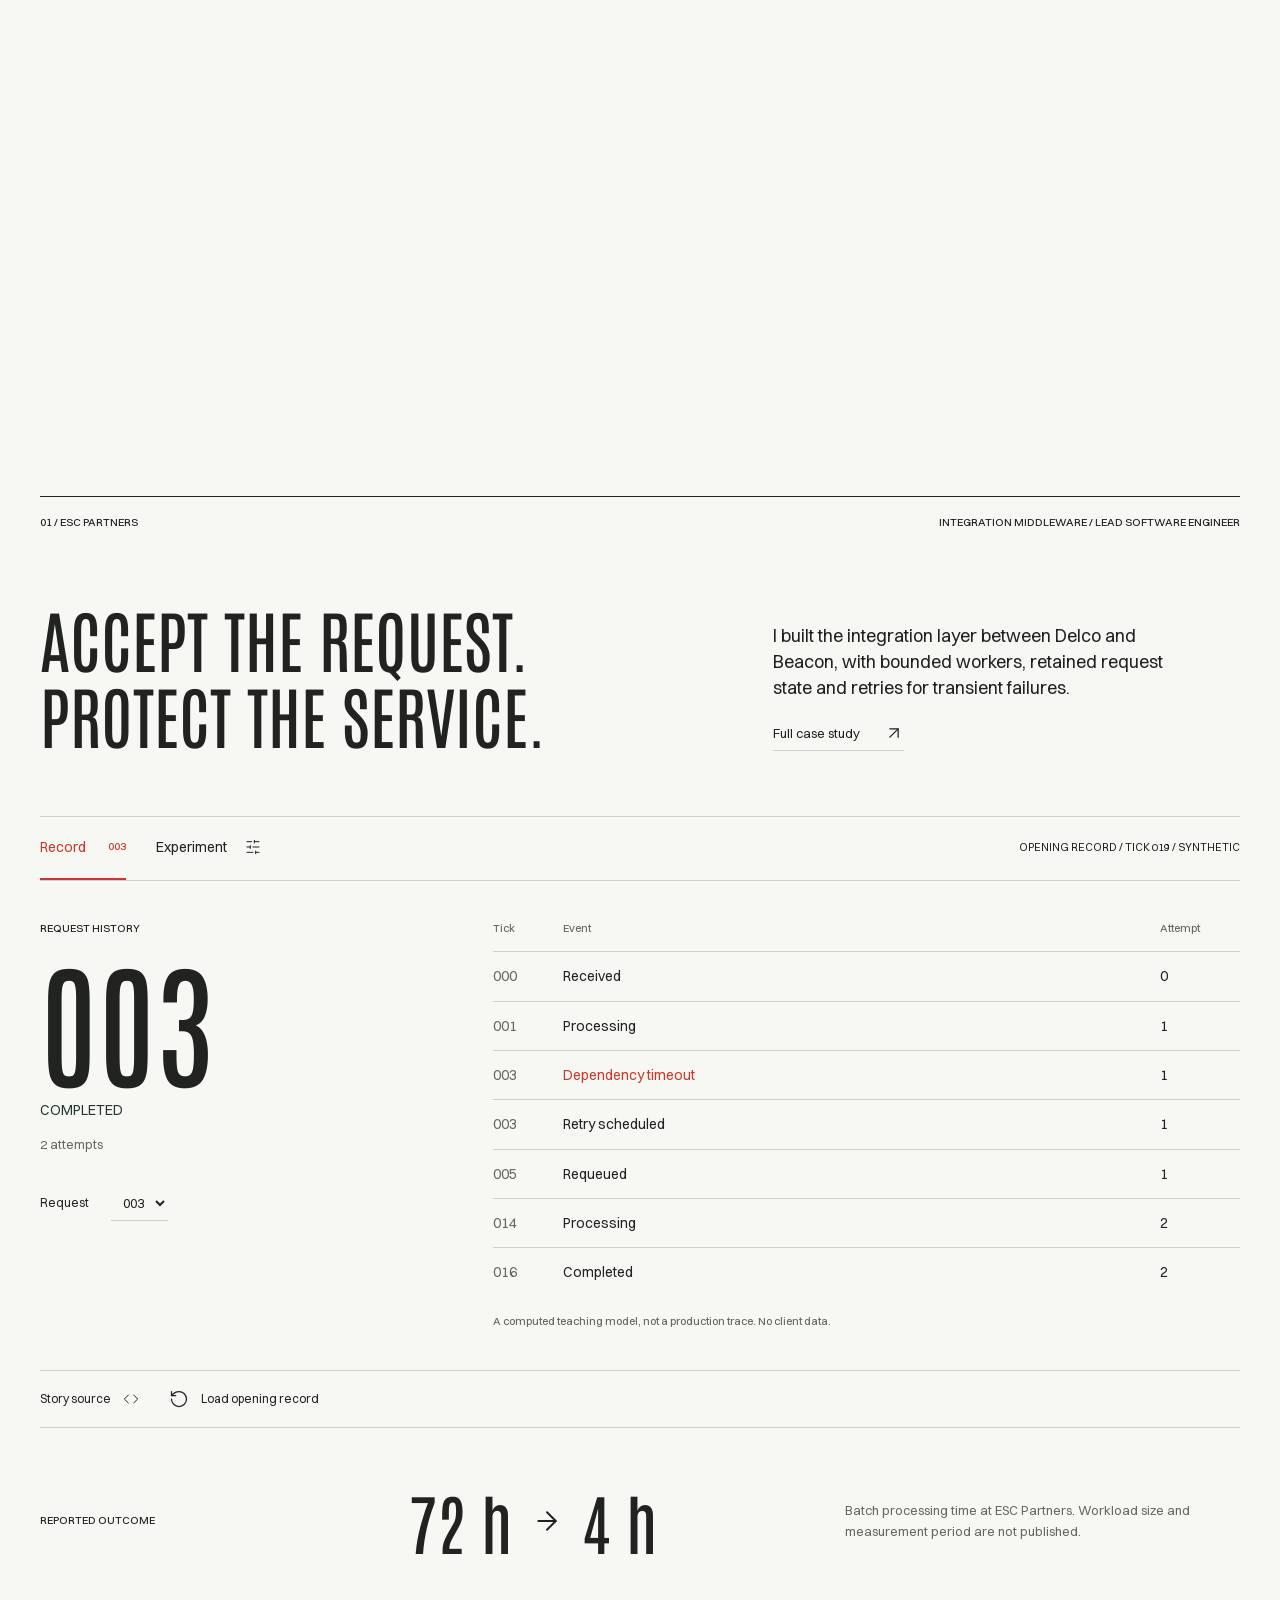
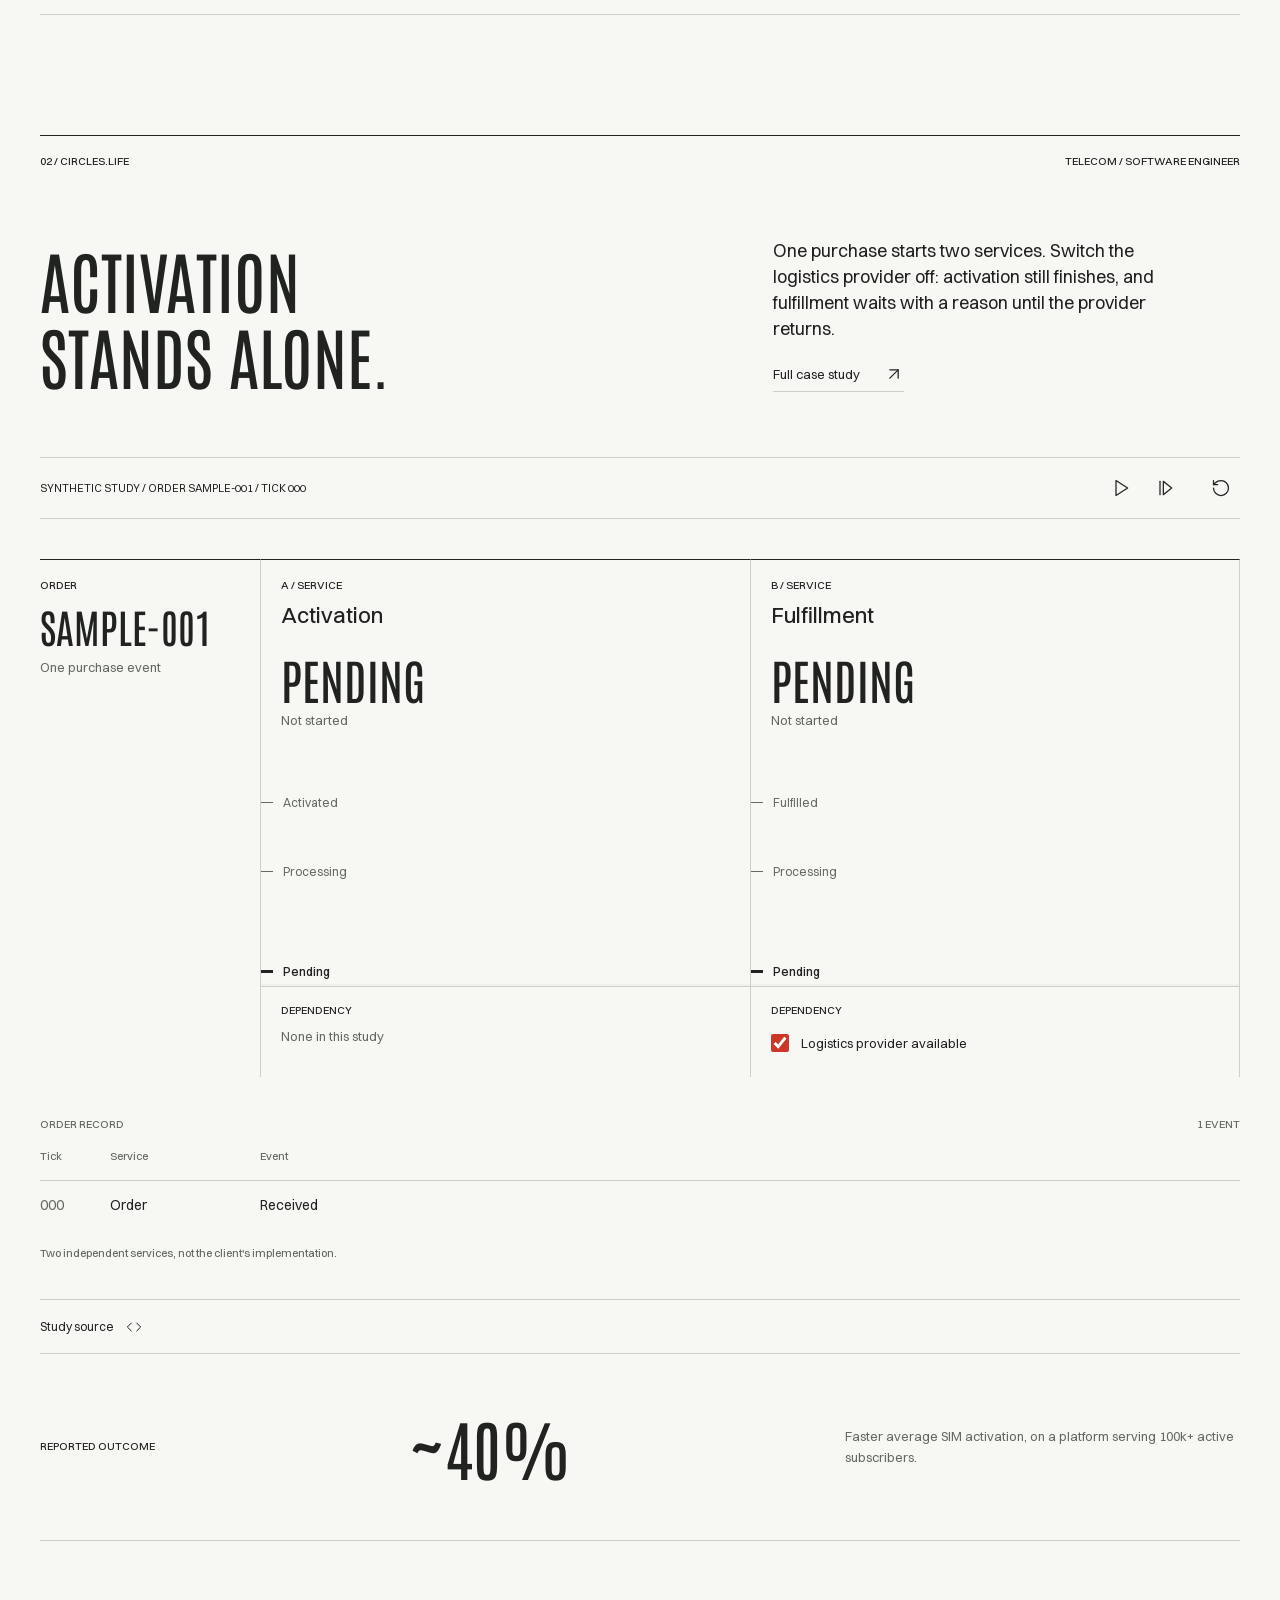
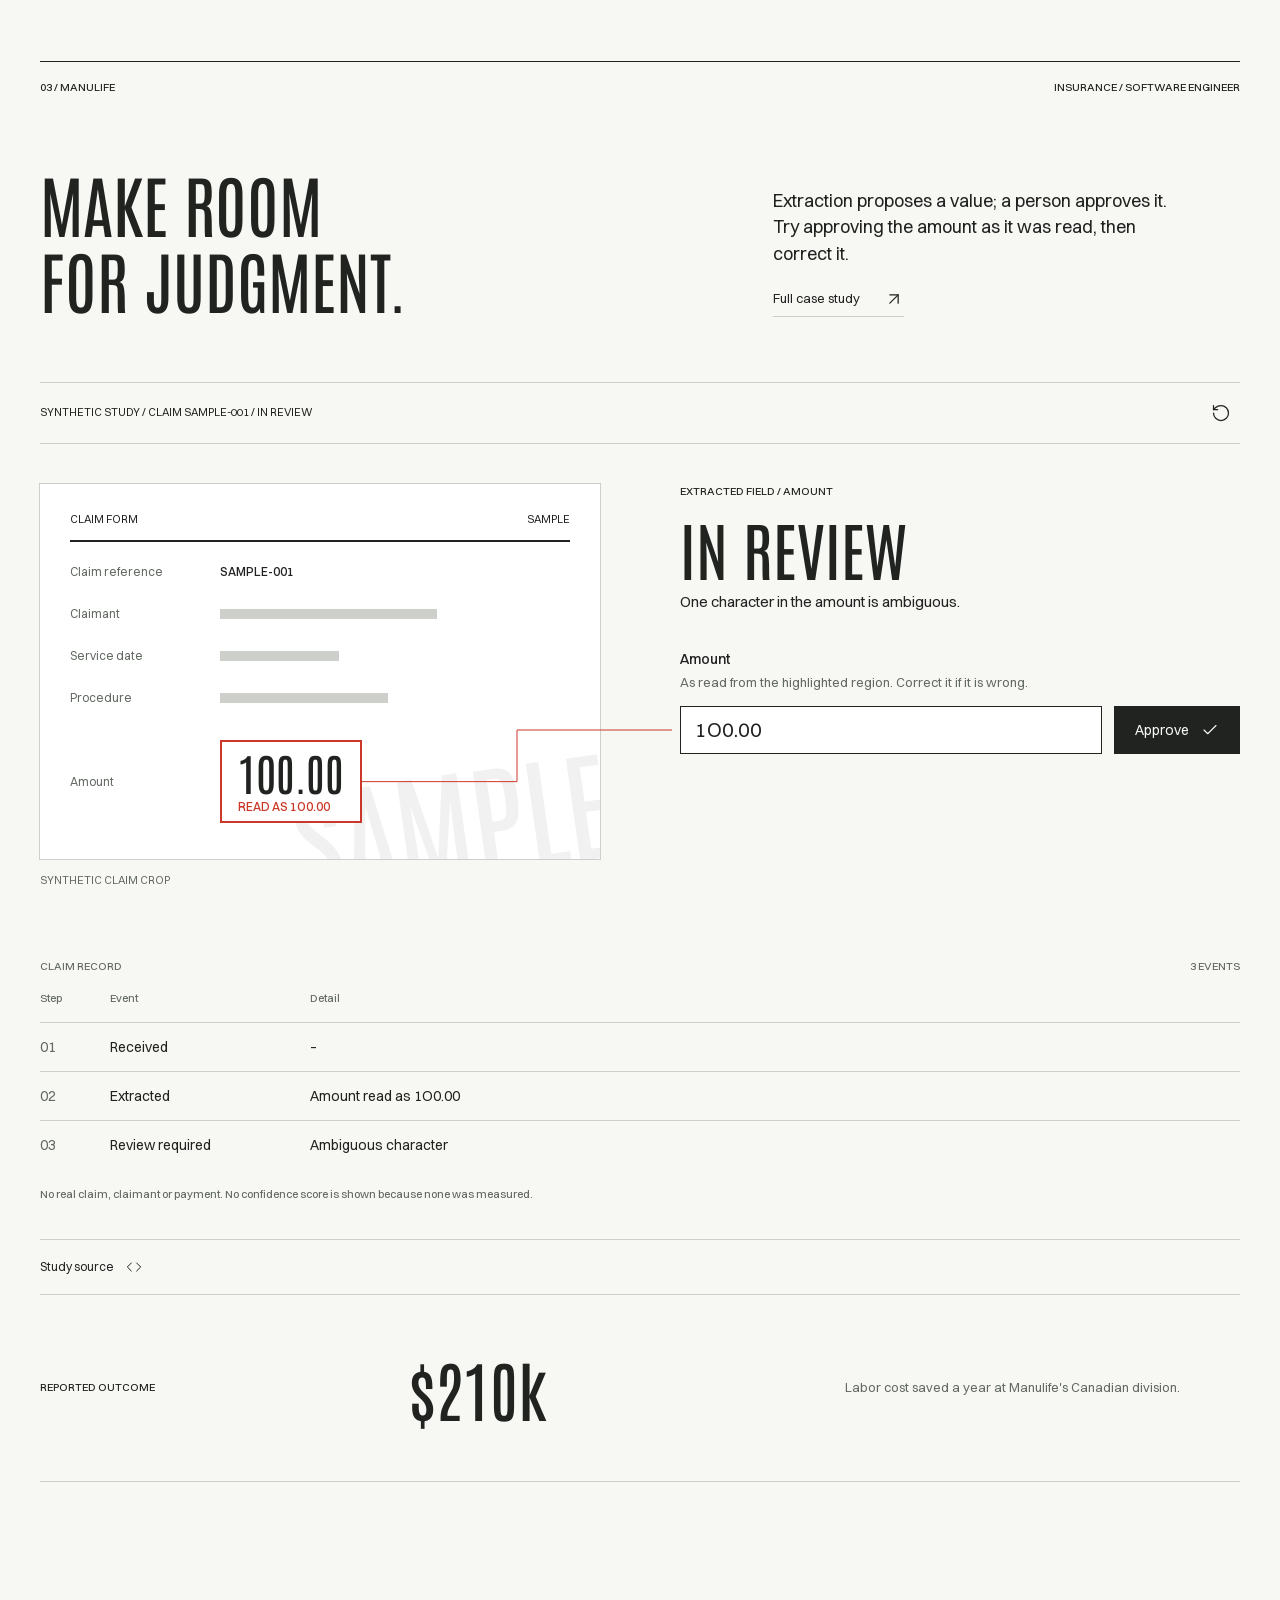
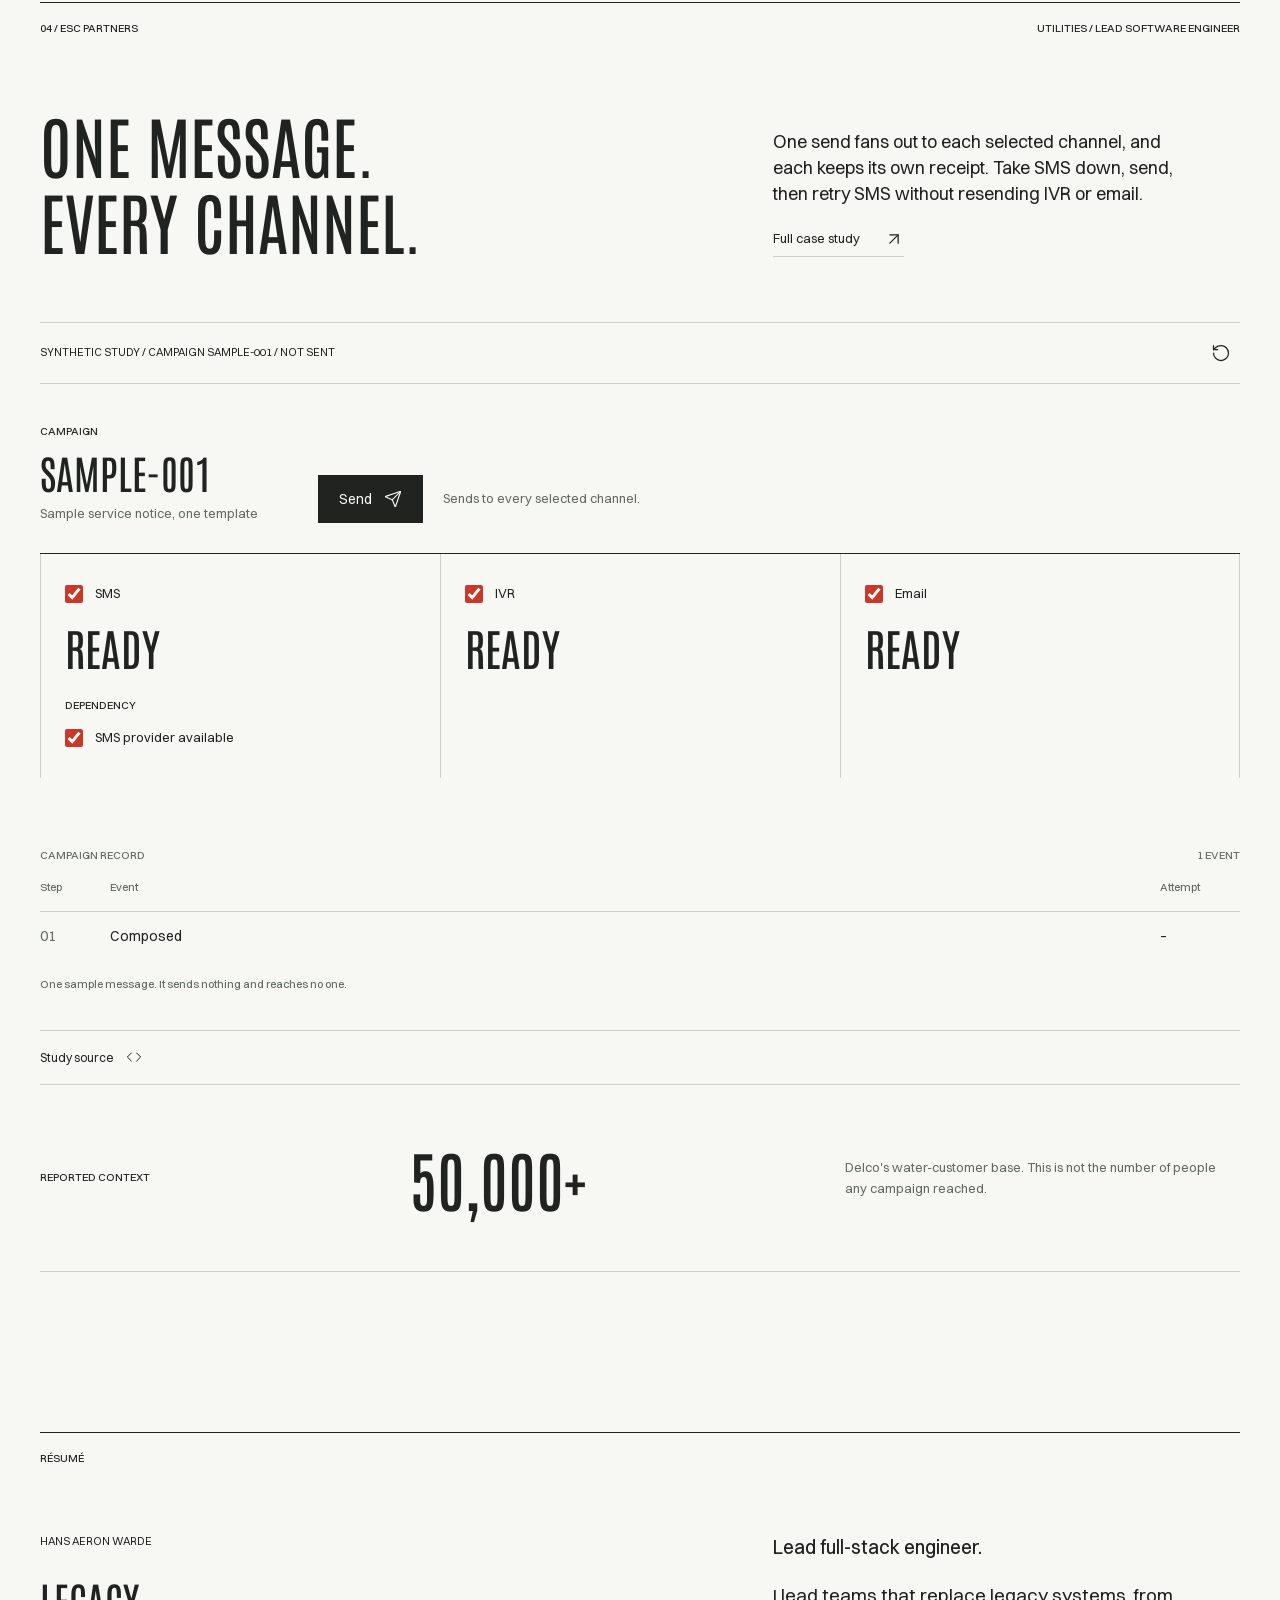
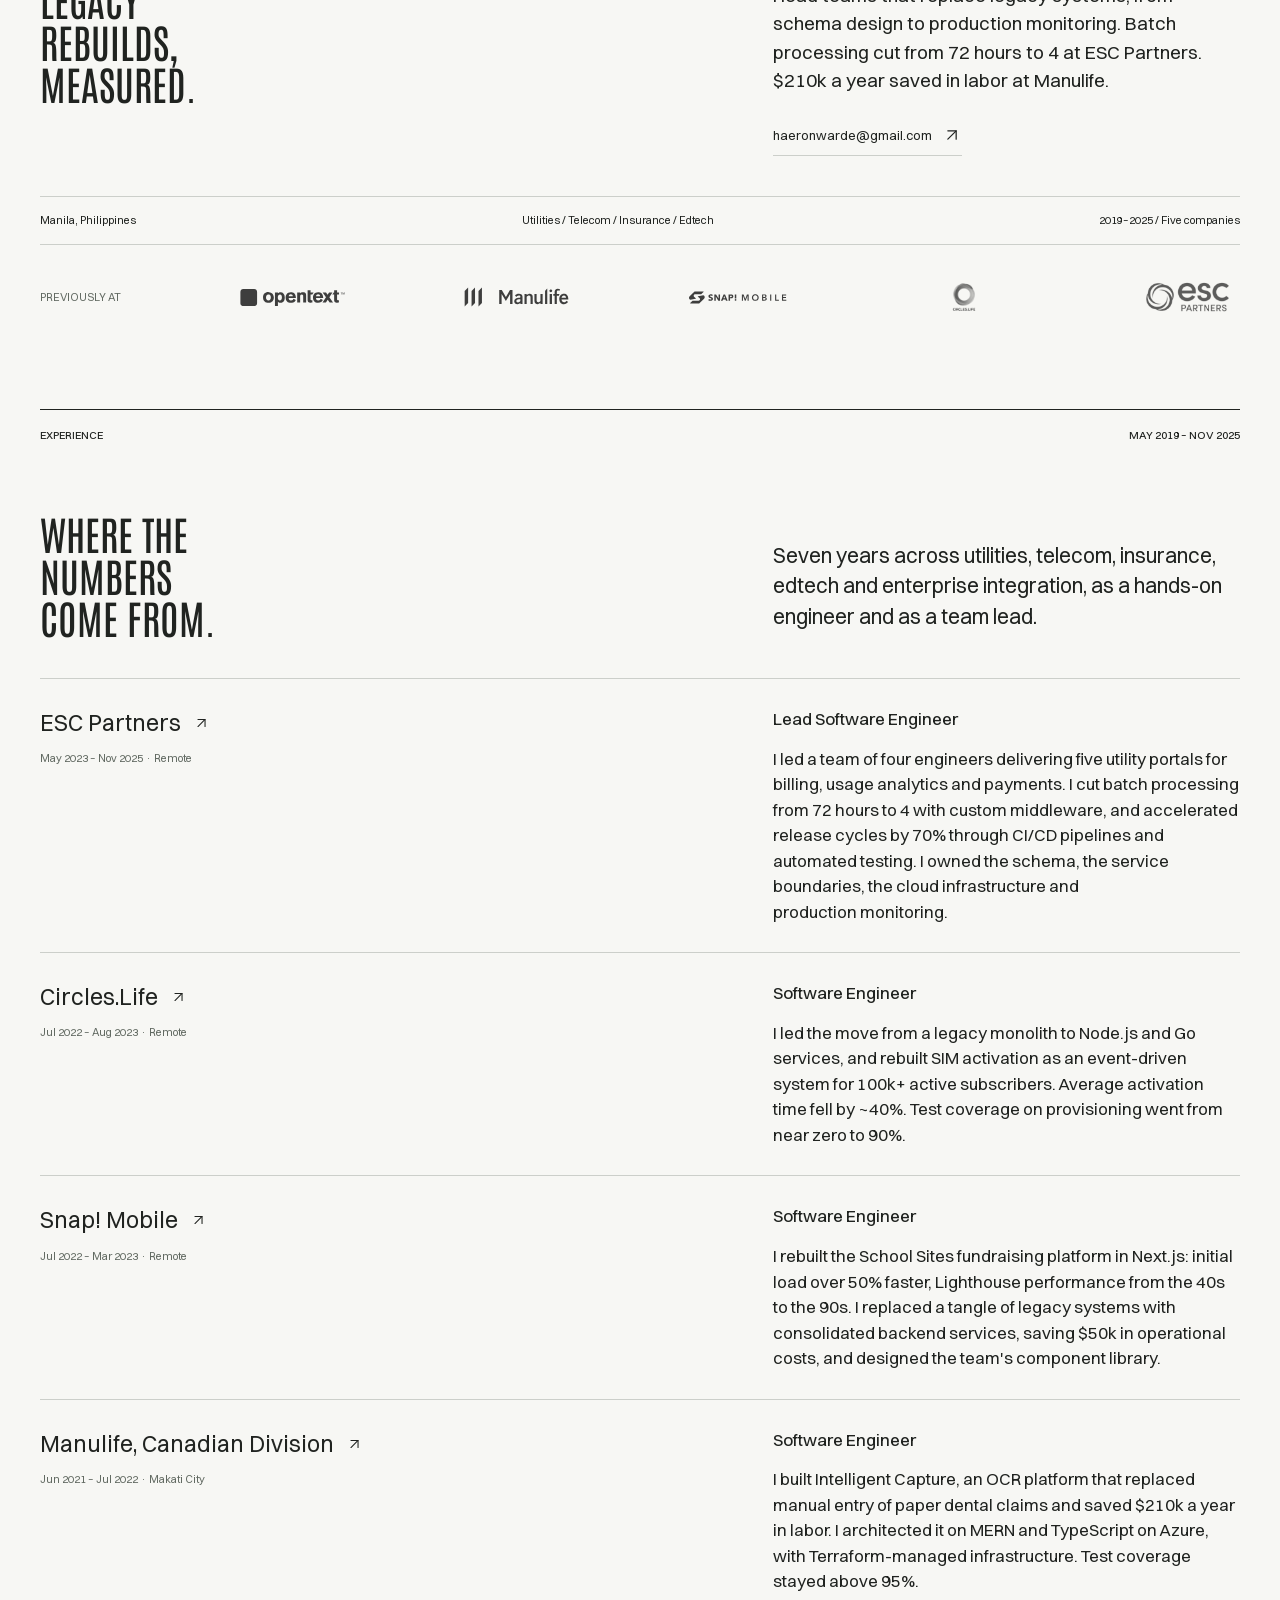
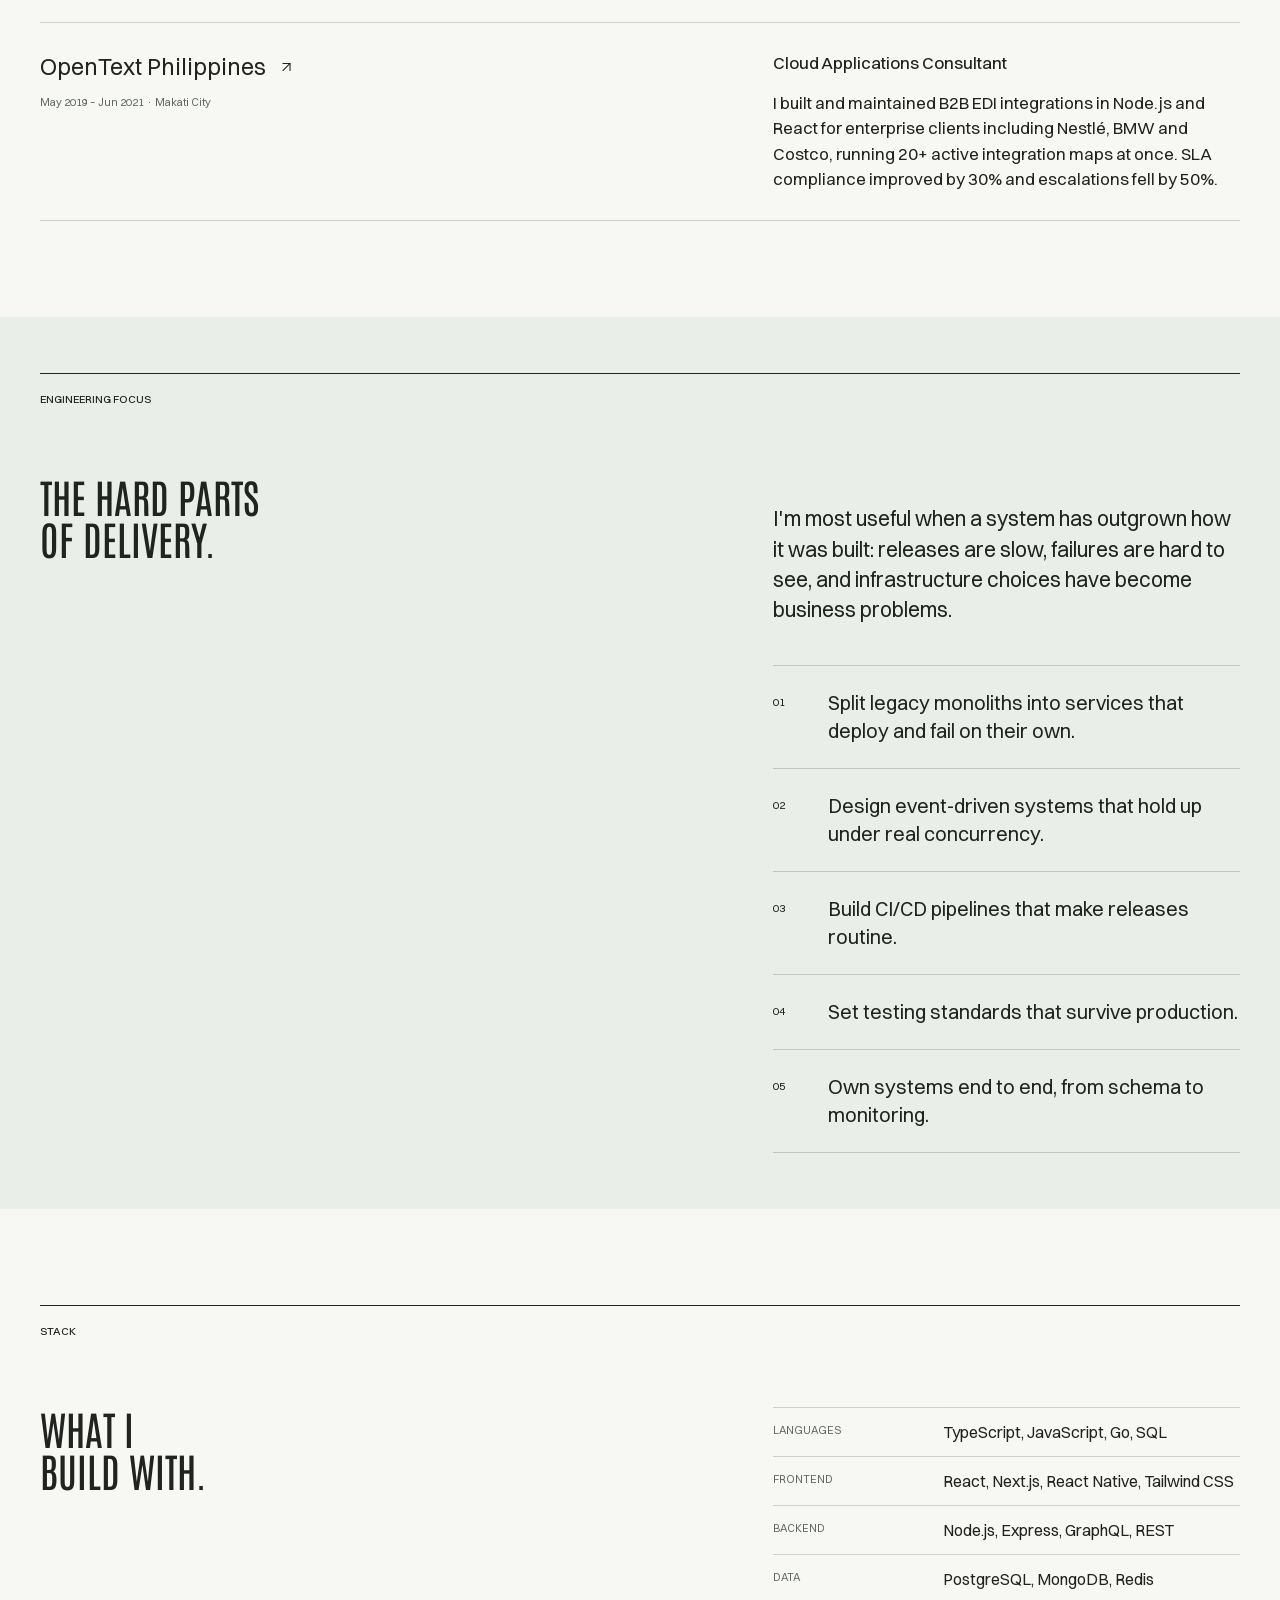
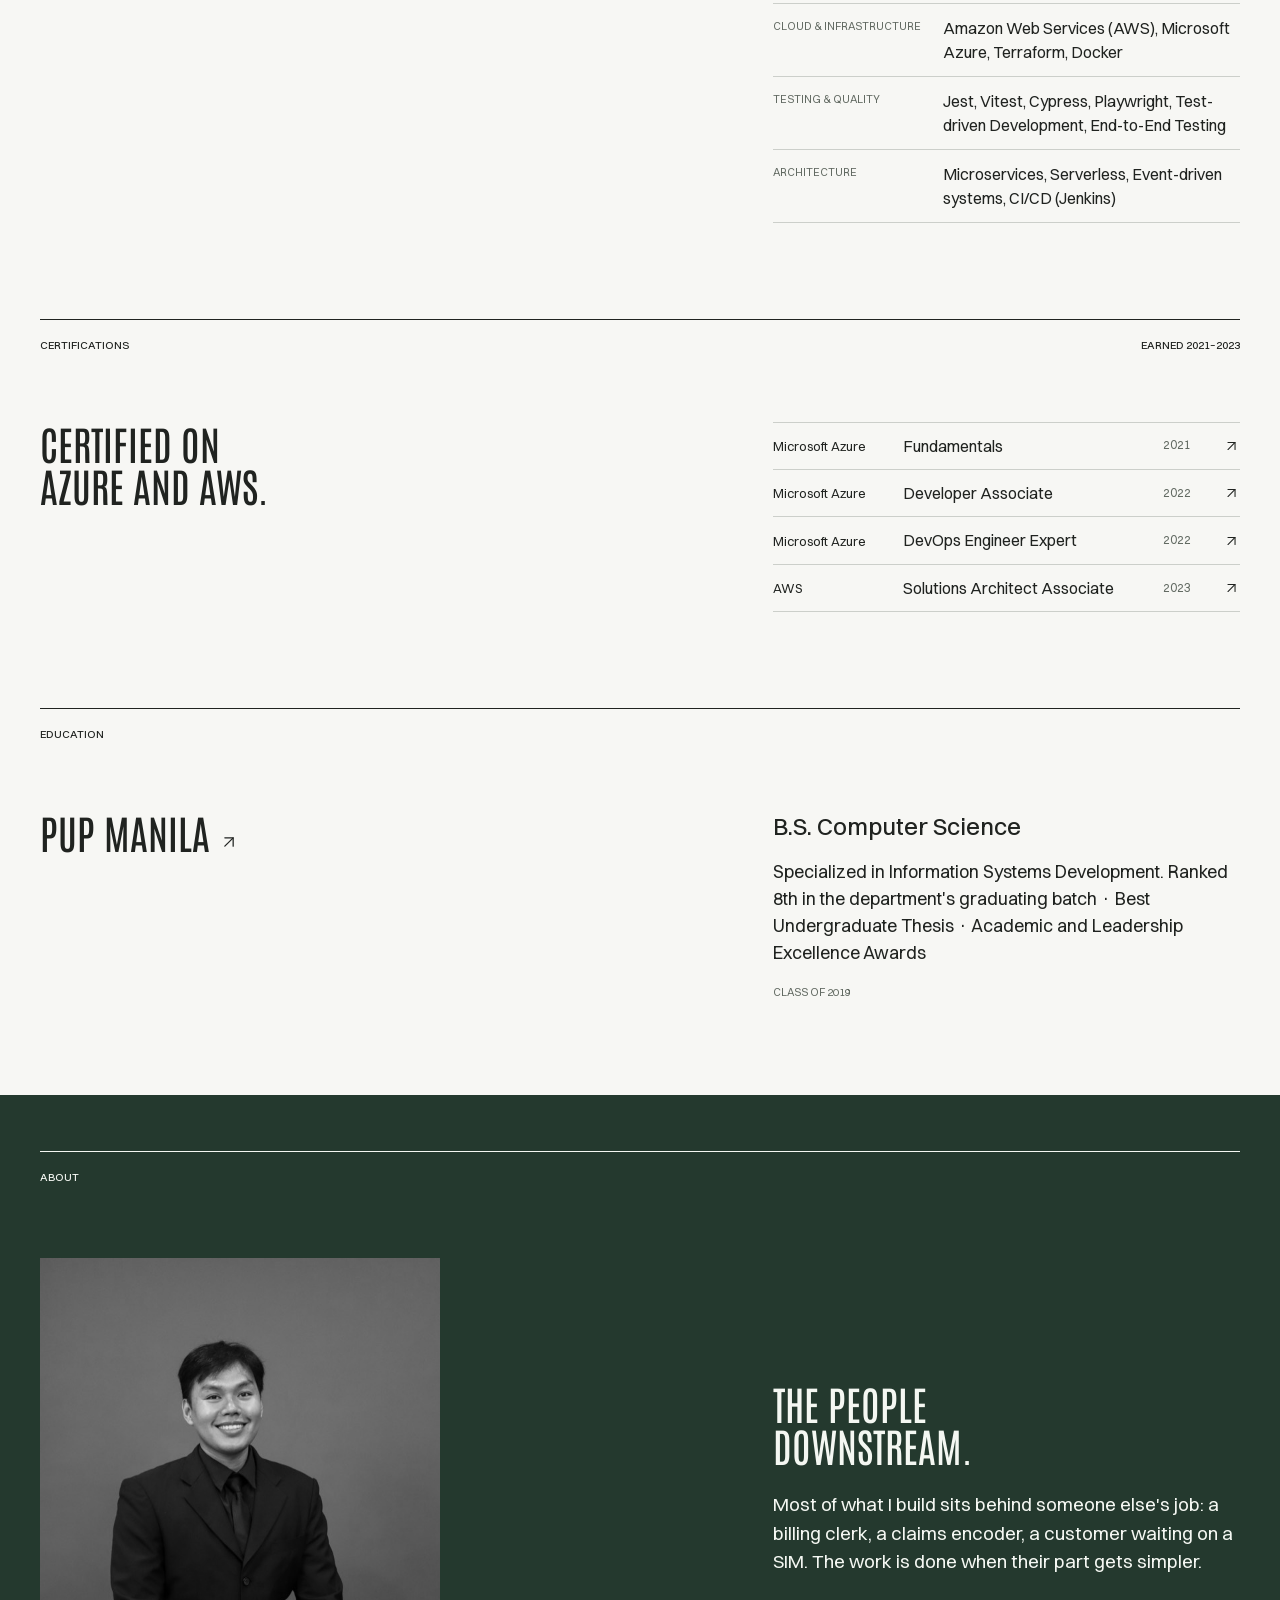
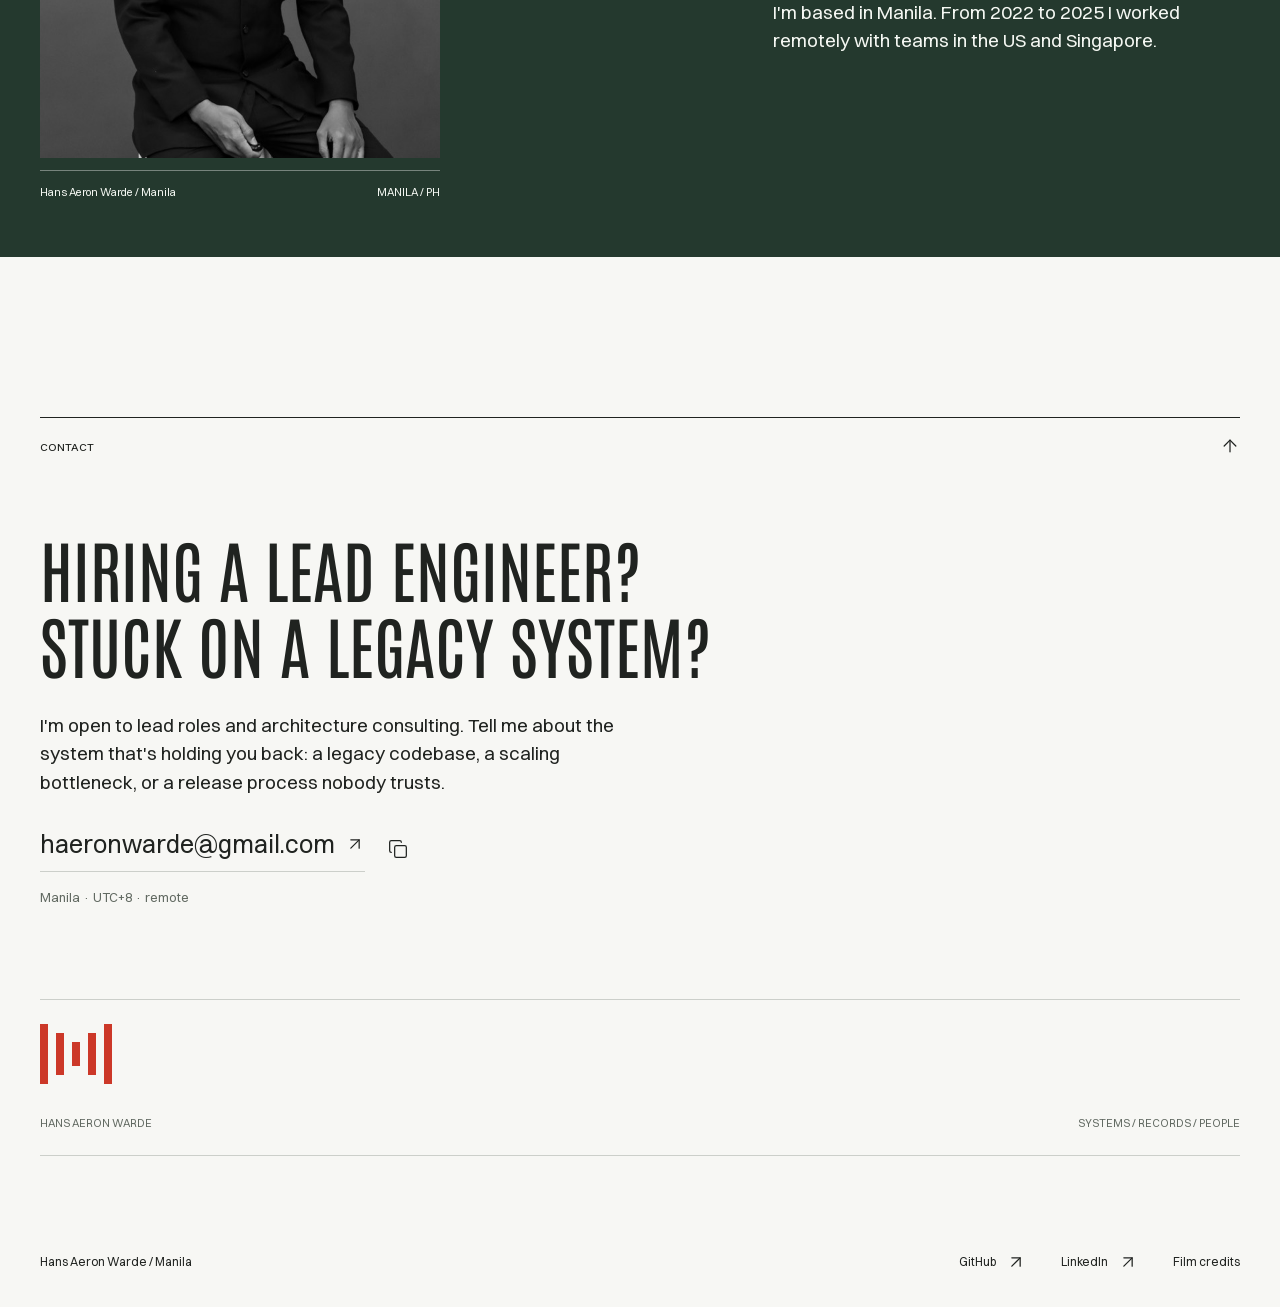
==== commit 248c2407: "feat: D19 home page with responsive, WCAG 2.2 AA and type-floor fixes The home page becomes the D19 " ====
--- a/index.html
+++ b/index.html
@@ -1,1723 +1,1243 @@
 <!doctype html>
+
 <html lang="en">
+  <head>
+    <meta charset="utf-8" />
+    <meta name="viewport" content="width=device-width,initial-scale=1" />
+    <title>Hans Aeron Warde &#8211; Lead Full-Stack Engineer, Manila</title>
+    <meta
+      name="description"
+      content="Lead full-stack engineer in Manila, open to lead roles and architecture consulting. Batch processing cut from 72 hours to 4; $210k a year saved on claims."
+    />
+    <meta name="theme-color" content="#f7f7f4" />
+    <link rel="canonical" href="https://hansaeronwarde.github.io/" />
+    <link rel="icon" href="assets/favicon.svg" type="image/svg+xml" />
+    <meta property="og:type" content="website" />
+    <meta
+      property="og:title"
+      content="Hans Aeron Warde &#8211; I rebuild billing, SIM activation and claims systems"
+    />
+    <meta
+      property="og:description"
+      content="Batch processing cut from 72 hours to 4. SIM activation ~40% faster for 100k+ active subscribers. $210k a year saved on claims intake. Open to lead roles and architecture consulting."
+    />
+    <meta property="og:url" content="https://hansaeronwarde.github.io/" />
+    <meta
+      property="og:image"
+      content="https://hansaeronwarde.github.io/assets/headshot.jpg"
+    />
+    <meta property="og:image:alt" content="Portrait of Hans Aeron Warde" />
+    <meta name="twitter:card" content="summary" />
+    <meta
+      name="twitter:title"
+      content="Hans Aeron Warde &#8211; I rebuild billing, SIM activation and claims systems"
+    />
+    <meta
+      name="twitter:description"
+      content="Batch processing cut from 72 hours to 4. SIM activation ~40% faster for 100k+ active subscribers. $210k a year saved on claims intake. Open to lead roles and architecture consulting."
+    />
+    <link
+      rel="preload"
+      href="assets/portfolio/fonts/Antonio-Variable.ttf"
+      as="font"
+      type="font/ttf"
+      crossorigin
+    />
+    <link
+      rel="preload"
+      href="assets/portfolio/fonts/Switzer-Variable.woff2"
+      as="font"
+      type="font/woff2"
+      crossorigin
+    />
+    <link
+      rel="preload"
+      href="assets/portfolio/media/poster.jpg"
+      as="image"
+      media="(min-width:601px)"
+    />
+    <link
+      rel="preload"
+      href="assets/portfolio/media/poster-mobile.jpg"
+      as="image"
+      media="(max-width:600px)"
+    />
+    <link rel="stylesheet" href="assets/portfolio/study.css" />
+    <link rel="stylesheet" href="assets/portfolio/supporting.css" />
+    <link rel="stylesheet" href="assets/portfolio/resume.css" />
+    <script defer src="assets/portfolio/vendor/gsap.min.js"></script>
+    <script
+      defer
+      src="assets/portfolio/vendor/ScrollTrigger.min.js"
+    ></script>
+    <script defer src="assets/portfolio/vendor/lucide.min.js"></script>
+    <script defer src="assets/portfolio/queue-model.js"></script>
+    <script defer src="assets/portfolio/narrative.js"></script>
+    <script defer src="assets/portfolio/study.js"></script>
+    <script defer src="assets/portfolio/studies.js"></script>
+    <script defer src="assets/portfolio/studies-ui.js"></script>
+    <script type="application/ld+json">
+      {
+        "@context": "https://schema.org",
+        "@type": "Person",
+        "name": "Hans Aeron Warde",
+        "url": "https://hansaeronwarde.github.io/",
+        "image": "https://hansaeronwarde.github.io/assets/headshot.jpg",
+        "jobTitle": "Lead Full-Stack Engineer",
+        "description": "Lead full-stack engineer in Manila. I rebuild the systems behind billing, SIM activation and insurance claims. Open to lead roles and architecture consulting.",
+        "sameAs": [
+          "https://github.com/hansaeronwarde",
+          "https://linkedin.com/in/hansaeronwarde"
+        ],
+        "alumniOf": {
+          "@type": "CollegeOrUniversity",
+          "name": "Polytechnic University of the Philippines"
+        }
+      }
+    </script>
+  </head>
+  <body class="static-story">
+    <a class="skip" href="#study">Skip to request study</a>
+    <header id="navigation" class="paper">
+      <a
+        class="signature"
+        href="#top"
+        aria-label="haw. Hans Aeron Warde, back to top"
+        >haw.<span class="mark" aria-hidden="true"
+          ><i></i><i></i><i></i><i></i><i></i></span
+      ></a>
+      <span class="header-note">SYSTEMS / RECORDS / PEOPLE</span>
+      <nav aria-label="Primary">
+        <a href="#study">Work <sup>01</sup></a>
+        <a href="#resume"
+          >R&#233;sum&#233; <i data-lucide="arrow-down" aria-hidden="true"></i
+        ></a>
+        <a href="mailto:haeronwarde@gmail.com" aria-label="Email Hans"
+          >Email <i data-lucide="arrow-up-right" aria-hidden="true"></i></a
+        >
+        <button
+          id="motion-toggle"
+          class="icon"
+          type="button"
+          aria-label="Reduce motion"
+          hidden
+        >
+          <i data-lucide="pause" aria-hidden="true"></i>
+        </button>
+      </nav>
+    </header>
+    <main id="top">
+      <section id="story" aria-labelledby="name">
+        <div class="stage">
+          <div class="footage" aria-hidden="true">
+            <picture
+              ><source
+                media="(max-width:600px)"
+                srcset="assets/portfolio/media/poster-mobile.jpg" />
+              <img src="assets/portfolio/media/poster.jpg" alt=""
+            /></picture>
+            <video
+              id="film"
+              muted
+              playsinline
+              preload="none"
+              aria-hidden="true"
+            ></video>
+            <div class="shade"></div>
+          </div>
+          <div class="identity">
+            <span class="eyebrow">LEAD FULL-STACK ENGINEER / MANILA</span>
+            <h1 id="name">
+              HANS<br />
+              AERON WARDE<span>.</span>
+            </h1>
+            <div class="identity-bottom">
+              <p>
+                I rebuild the systems behind billing,<br class="desktop" />
+                SIM activation and insurance claims.
+              </p>
+              <div class="arrival">
+                <nav class="arrival-index" aria-label="Case studies">
+                  <span class="eyebrow">WORK</span
+                  ><a href="#study"
+                    ><span>01</span>ESC Partners<small>MIDDLEWARE</small
+                    ><i data-lucide="arrow-down" aria-hidden="true"></i></a
+                  ><a href="#telecom"
+                    ><span>02</span>Circles.Life<small>TELECOM</small
+                    ><i data-lucide="arrow-down" aria-hidden="true"></i></a
+                  ><a href="#claims"
+                    ><span>03</span>Manulife<small>INSURANCE</small
+                    ><i data-lucide="arrow-down" aria-hidden="true"></i></a
+                  ><a href="#campaigns"
+                    ><span>04</span>ESC Partners<small>UTILITIES</small
+                    ><i data-lucide="arrow-down" aria-hidden="true"></i
+                  ></a>
+                </nav>
+                <span class="eyebrow">OPEN TO LEAD ROLES &amp; CONSULTING</span
+                ><a href="mailto:haeronwarde@gmail.com"
+                  >Let's talk
+                  <i data-lucide="arrow-up-right" aria-hidden="true"></i
+                ></a>
+              </div>
+            </div>
+          </div>
+          <div class="system-scene" aria-hidden="true">
+            <div class="scene-heading">
+              <span class="eyebrow">A REQUEST / A BOUNDARY / A RECORD</span>
+              <h2 id="scene-title">Work continues.</h2>
+            </div>
+            <div class="worker-tracks">
+              <div class="lane">
+                <span>01 / WORKER</span><b data-worker="1">IDLE</b><i></i>
+              </div>
+              <div class="lane">
+                <span>02 / WORKER</span><b data-worker="2">IDLE</b><i></i>
+              </div>
+              <div class="lane">
+                <span>03 / WORKER</span><b data-worker="3">IDLE</b><i></i>
+              </div>
+              <div class="lane">
+                <span>04 / WORKER</span><b data-worker="4">IDLE</b><i></i>
+              </div>
+              <div class="lane">
+                <span>05 / WORKER</span><b data-worker="5">IDLE</b><i></i>
+              </div>
+            </div>
+            <div class="scene-foot">
+              <span id="scene-count">24 REQUESTS / 5 WORKERS</span
+              ><span>SYNTHETIC STUDY / VIRTUAL TICKS</span>
+            </div>
+          </div>
+          <div class="paper-surface" aria-hidden="true">
+            <span class="eyebrow">NOTHING DISAPPEARS.</span>
+            <h2>A record <br />remains.</h2>
+            <p>The same request.<br />Every transition accounted for.</p>
+          </div>
+          <article class="subject" id="subject" aria-labelledby="subject-label">
+            <div class="subject-top">
+              <span id="subject-label">REQUEST / <b>003</b></span
+              ><span id="subject-state">COMPLETED</span>
+            </div>
+            <div class="subject-number" aria-hidden="true">
+              003<span id="subject-glyph"
+                ><i data-lucide="arrow-right"></i
+              ></span>
+            </div>
+            <div class="subject-summary">
+              <span id="subject-attempt">2 ATTEMPTS</span
+              ><span id="subject-tick">TICK 019</span>
+            </div>
+            <ol id="story-history" class="event-list">
+              <li data-event="received"><span>000</span><span>Received</span></li>
+              <li data-event="processing"><span>001</span><span>Processing</span></li>
+              <li data-event="dependency_timeout"><span>003</span><span>Dependency timeout</span></li>
+              <li data-event="retry_scheduled"><span>003</span><span>Retry scheduled</span></li>
+              <li data-event="requeued"><span>005</span><span>Requeued</span></li>
+              <li data-event="processing"><span>014</span><span>Processing</span></li>
+              <li data-event="completed"><span>016</span><span>Completed</span></li>
+            </ol>
+            <div class="subject-bottom">
+              <span>SYNTHETIC RECORD</span
+              ><a id="inspect" href="#record"
+                >Inspect request
+                <i data-lucide="arrow-down-right" aria-hidden="true"></i
+              ></a>
+            </div>
+          </article>
+          <div class="film-tools">
+            <div class="chapters" role="group" aria-label="Story chapters">
+              <button
+                type="button"
+                data-progress="0"
+                aria-label="00 Introduction"
+                aria-current="step"
+              >
+                00</button
+              ><button
+                type="button"
+                data-progress="0.33"
+                aria-label="01 Processing"
+              >
+                01</button
+              ><button
+                type="button"
+                data-progress="0.54"
+                aria-label="02 Retry and recovery"
+              >
+                02</button
+              ><button
+                type="button"
+                data-progress="1"
+                aria-label="03 Completed record"
+              >
+                03 <i data-lucide="arrow-down" aria-hidden="true"></i>
+              </button>
+            </div>
+            <span id="story-caption">EVERY REQUEST HAS A CONSEQUENCE.</span>
+            <input
+              id="story-progress"
+              type="range"
+              min="0"
+              max="100"
+              step="0.1"
+              value="0"
+              aria-label="Story position"
+            />
+          </div>
+        </div>
+      </section>
+      <section class="study" id="study" aria-labelledby="study-title">
+        <div class="section-rule">
+          <span>01 / ESC PARTNERS</span><span>INTEGRATION MIDDLEWARE / LEAD SOFTWARE ENGINEER</span>
+        </div>
+        <div class="study-heading">
+          <h2 id="study-title" tabindex="-1">
+            Accept the request.<br />Protect the service.
+          </h2>
+          <div>
+            <p>
+              I built the integration layer between Delco and Beacon, with
+              bounded workers, retained request state and retries for transient
+              failures.
+            </p>
+            <a href="cases.html#case-middleware"
+              >Full case study
+              <i data-lucide="arrow-up-right" aria-hidden="true"></i
+            ></a>
+          </div>
+        </div>
+        <div class="lab-bar" id="record">
+          <div
+            class="segmented"
+            role="tablist"
+            aria-label="Request study"
+            data-enhance
+            hidden
+          >
+            <button
+              type="button"
+              role="tab"
+              id="trace-tab"
+              aria-selected="true"
+              aria-controls="trace-panel"
+            >
+              Record <sup>003</sup></button
+            ><button
+              type="button"
+              role="tab"
+              id="experiment-tab"
+              aria-selected="false"
+              aria-controls="experiment-panel"
+              tabindex="-1"
+            >
+              Experiment
+              <i data-lucide="sliders-horizontal" aria-hidden="true"></i>
+            </button>
+          </div>
+          <span id="session-source">SYNTHETIC STUDY / VIRTUAL TICKS</span>
+        </div>
+        <div id="trace-panel" role="tabpanel" aria-labelledby="trace-tab">
+          <div class="trace-layout">
+            <div class="trace-identity">
+              <span class="eyebrow">REQUEST HISTORY</span
+              ><strong id="trace-number">003</strong
+              ><span id="trace-state">COMPLETED</span
+              ><span id="trace-attempts">2 attempts</span
+              ><label data-enhance hidden
+                >Request
+                <select
+                  id="request-select"
+                  aria-label="Selected request"
+                ></select
+              ></label>
+            </div>
+            <div class="trace-events">
+              <table>
+                <caption class="sr-only">
+                  Selected request event history in virtual ticks
+                </caption>
+                <thead>
+                  <tr>
+                    <th scope="col">Tick</th>
+                    <th scope="col">Event</th>
+                    <th scope="col">Attempt</th>
+                  </tr>
+                </thead>
+                <tbody id="trace-body">
+                  <tr data-event="received">
+                    <td>000</td>
+                    <td>Received</td>
+                    <td>0</td>
+                  </tr>
+                  <tr data-event="processing">
+                    <td>001</td>
+                    <td>Processing</td>
+                    <td>1</td>
+                  </tr>
+                  <tr data-event="dependency_timeout">
+                    <td>003</td>
+                    <td>Dependency timeout</td>
+                    <td>1</td>
+                  </tr>
+                  <tr data-event="retry_scheduled">
+                    <td>003</td>
+                    <td>Retry scheduled</td>
+                    <td>1</td>
+                  </tr>
+                  <tr data-event="requeued">
+                    <td>005</td>
+                    <td>Requeued</td>
+                    <td>1</td>
+                  </tr>
+                  <tr data-event="processing">
+                    <td>014</td>
+                    <td>Processing</td>
+                    <td>2</td>
+                  </tr>
+                  <tr data-event="completed">
+                    <td>016</td>
+                    <td>Completed</td>
+                    <td>2</td>
+                  </tr>
+                </tbody>
+              </table>
+              <p class="scope">
+                A computed teaching model, not a production trace. No client
+                data.
+              </p>
+            </div>
+          </div>
+        </div>
+        <div
+          id="experiment-panel"
+          role="tabpanel"
+          aria-labelledby="experiment-tab"
+          hidden
+        >
+          <div class="lab-controls">
+            <div class="field"
+              ><span id="workers-label">Workers</span>
+              <output id="worker-value" for="workers" aria-live="off">5</output
+              ><input
+                id="workers"
+                aria-labelledby="workers-label"
+                type="range"
+                min="1"
+                max="8"
+                value="5" /></div
+            ><div class="field"
+              ><span id="capacity-label">Downstream capacity</span>
+              <output id="capacity-value" for="capacity" aria-live="off">5</output
+              ><input
+                id="capacity"
+                aria-labelledby="capacity-label"
+                type="range"
+                min="1"
+                max="8"
+                value="5" /></div
+            ><label class="checkbox"
+              ><input id="errors" type="checkbox" checked /> Transient
+              errors</label
+            >
+            <div class="transport">
+              <button
+                type="button"
+                class="icon"
+                id="run"
+                aria-label="Run batch"
+              >
+                <i data-lucide="play" aria-hidden="true"></i></button
+              ><button
+                type="button"
+                class="icon"
+                id="step"
+                aria-label="Advance experiment one tick"
+              >
+                <i data-lucide="step-forward" aria-hidden="true"></i></button
+              ><button
+                type="button"
+                class="icon"
+                id="reset"
+                aria-label="Reset experiment"
+              >
+                <i data-lucide="rotate-ccw" aria-hidden="true"></i>
+              </button>
+            </div>
+          </div>
+          <div class="metrics">
+            <div>
+              <strong data-count="queued">24</strong><span>Waiting</span>
+            </div>
+            <div>
+              <strong data-count="processing">0</strong><span>In flight</span>
+            </div>
+            <div>
+              <strong data-count="retrying">0</strong><span>Retry wait</span>
+            </div>
+            <div>
+              <strong data-count="completed">0</strong><span>Completed</span>
+            </div>
+            <div><strong data-count="failed">0</strong><span>Failed</span></div>
+          </div>
+          <div class="register-label">
+            <span>REQUEST REGISTER</span><span id="lab-tick">TICK 000</span>
+          </div>
+          <div id="requests" role="group" aria-label="Synthetic requests"></div>
+          <p class="scope" id="lab-result">
+            Five workers. Five downstream slots.
+          </p>
+        </div>
+        <div class="study-footer">
+          <a href="assets/portfolio/narrative.js"
+            >Story source <i data-lucide="code" aria-hidden="true"></i></a
+          ><button type="button" id="restart" data-enhance hidden>
+            <i data-lucide="rotate-ccw" aria-hidden="true"></i> Load opening
+            record</button
+          ><span id="status" role="status" aria-live="polite"></span>
+        </div>
+        <div class="reported">
+          <span class="eyebrow">REPORTED OUTCOME</span
+          ><strong
+            >72 h <i data-lucide="arrow-right" aria-hidden="true"></i> 4
+            h</strong
+          >
+          <p>
+            Batch processing time at ESC Partners. Workload size and measurement
+            period are not published.
+          </p>
+        </div>
+      </section>
+      <!-- 02 TELECOM -->
+      <section class="study support" id="telecom" aria-labelledby="telecom-title">
+        <div class="section-rule">
+          <span>02 / CIRCLES.LIFE</span><span>TELECOM / SOFTWARE ENGINEER</span>
+        </div>
+        <div class="study-heading">
+          <h2 id="telecom-title" tabindex="-1">Activation<br />stands alone.</h2>
+          <div>
+            <p>
+              One purchase starts two services. Switch the logistics provider
+              off: activation still finishes, and fulfillment waits with a
+              reason until the provider returns.
+            </p>
+            <a href="cases.html#case-activation"
+              >Full case study <i data-lucide="arrow-up-right" aria-hidden="true"></i
+            ></a>
+          </div>
+        </div>
+        <div class="lab-bar study-bar">
+          <span class="study-source" id="tel-source">SYNTHETIC STUDY / ORDER SAMPLE-001 / TICK 005</span>
+          <div class="transport" data-enhance hidden>
+            <button type="button" class="icon" id="tel-run" aria-label="Run order">
+              <i data-lucide="play" aria-hidden="true"></i></button
+            ><button type="button" class="icon" id="tel-step" aria-label="Advance order one tick">
+              <i data-lucide="step-forward" aria-hidden="true"></i></button
+            ><button type="button" class="icon" id="tel-reset" aria-label="Reset order">
+              <i data-lucide="rotate-ccw" aria-hidden="true"></i>
+            </button>
+          </div>
+        </div>
+        <div class="lanes" id="tel-lanes">
+          <div class="lane-origin">
+            <span class="eyebrow">ORDER</span>
+            <strong>SAMPLE-001</strong>
+            <span class="muted">One purchase event</span>
+          </div>
+          <div class="service" id="tel-activation" data-state="activated">
+            <div class="service-name"><span class="eyebrow">A / SERVICE</span><h3>Activation</h3></div>
+            <div class="service-state">
+              <strong data-word>Activated</strong>
+              <span data-detail>Since tick 002</span>
+            </div>
+            <div class="service-track" style="--p: 1">
+              <i class="track-fill"></i>
+              <ol>
+                <li data-stop="pending">Pending</li>
+                <li data-stop="processing">Processing</li>
+                <li data-stop="activated">Activated</li>
+              </ol>
+            </div>
+            <div class="service-end">
+              <span class="eyebrow">DEPENDENCY</span>
+              <span class="muted">None in this study</span>
+            </div>
+          </div>
+          <div class="service" id="tel-fulfillment" data-state="fulfilled">
+            <div class="service-name"><span class="eyebrow">B / SERVICE</span><h3>Fulfillment</h3></div>
+            <div class="service-state">
+              <strong data-word>Fulfilled</strong>
+              <span data-detail>Since tick 005</span>
+            </div>
+            <div class="service-track" style="--p: 1">
+              <i class="track-fill"></i>
+              <ol>
+                <li data-stop="pending">Pending</li>
+                <li data-stop="processing">Processing</li>
+                <li data-stop="fulfilled">Fulfilled</li>
+              </ol>
+            </div>
+            <div class="service-end">
+              <span class="eyebrow">DEPENDENCY</span>
+              <label class="checkbox" data-enhance hidden
+                ><input id="tel-provider" type="checkbox" checked /> Logistics provider available</label
+              >
+              <span class="muted" data-nojs>Logistics provider</span>
+            </div>
+          </div>
+        </div>
+        <div class="study-record">
+          <div class="register-label"><span>ORDER RECORD</span><span id="tel-count">8 EVENTS</span></div>
+          <table>
+            <caption class="sr-only">Order SAMPLE-001 event history in virtual ticks</caption>
+            <thead><tr><th scope="col">Tick</th><th scope="col">Service</th><th scope="col">Event</th></tr></thead>
+            <tbody id="tel-record"><tr data-event="received"><td>000</td><td>Order</td><td>Received</td></tr><tr data-event="provider_unavailable"><td>000</td><td>Provider</td><td>Unavailable</td></tr><tr data-event="processing"><td>001</td><td>Activation</td><td>Processing</td></tr><tr data-event="waiting"><td>001</td><td>Fulfillment</td><td>Waiting: provider unavailable</td></tr><tr data-event="activated"><td>002</td><td>Activation</td><td>Activated</td></tr><tr data-event="provider_restored"><td>002</td><td>Provider</td><td>Restored</td></tr><tr data-event="processing"><td>003</td><td>Fulfillment</td><td>Processing</td></tr><tr data-event="fulfilled"><td>005</td><td>Fulfillment</td><td>Fulfilled</td></tr></tbody>
+          </table>
+          <p class="scope">
+            Two independent services, not the client's implementation.
+          </p>
+        </div>
+        <div class="study-footer">
+          <a href="assets/portfolio/studies.js">Study source <i data-lucide="code" aria-hidden="true"></i></a
+          ><span id="tel-status" role="status" aria-live="polite"></span>
+        </div>
+        <div class="reported">
+          <span class="eyebrow">REPORTED OUTCOME</span><strong>~40%</strong>
+          <p>
+            Faster average SIM activation, on a platform serving 100k+ active
+            subscribers.
+          </p>
+        </div>
+      </section>
 
-<head>
-  <link rel="icon" href="assets/favicon.svg" type="image/svg+xml">
-  <meta charset="utf-8" />
-  <meta name="viewport" content="width=device-width, initial-scale=1" />
-  <script>document.documentElement.classList.add('js')</script>
-  <title>Hans Aeron Warde &mdash; Lead Full-Stack Engineer</title>
-  <meta name="description"
-    content="Lead Full-Stack Engineer. I lead teams that modernize legacy systems, scale distributed platforms, and reduce operational cost." />
-  <meta property="og:type" content="website" />
-  <meta property="og:title" content="Hans Aeron Warde — Lead Full-Stack Engineer" />
-  <meta property="og:description"
-    content="I lead teams that modernize legacy systems, scale distributed platforms, and reduce operational cost." />
-  <meta property="og:url" content="https://hansaeronwarde.github.io/" />
-  <meta property="og:image" content="https://hansaeronwarde.github.io/assets/headshot.jpg" />
-  <meta name="twitter:card" content="summary" />
-  <link rel="preconnect" href="https://fonts.googleapis.com" />
-  <link rel="preconnect" href="https://fonts.gstatic.com" crossorigin />
-  <!-- async font load: paint in system fallback first, swap to Inter when ready (LCP) -->
-  <link href="https://fonts.googleapis.com/css2?family=Inter:wght@400;500;600;700;800&display=swap" rel="stylesheet"
-    media="print" onload="this.media='all'" />
-  <noscript>
-    <link href="https://fonts.googleapis.com/css2?family=Inter:wght@400;500;600;700;800&display=swap"
-      rel="stylesheet" />
-  </noscript>
-  <style>
-    *,
-    *::before,
-    *::after {
-      box-sizing: border-box;
-      margin: 0;
-      padding: 0;
-    }
+      <!-- 03 CLAIMS -->
+      <section class="study support" id="claims" aria-labelledby="claims-title">
+        <div class="section-rule">
+          <span>03 / MANULIFE</span><span>INSURANCE / SOFTWARE ENGINEER</span>
+        </div>
+        <div class="study-heading">
+          <h2 id="claims-title" tabindex="-1">Make room<br />for judgment.</h2>
+          <div>
+            <p>
+              Extraction proposes a value; a person approves it. Try approving
+              the amount as it was read, then correct it.
+            </p>
+            <a href="cases.html#case-capture"
+              >Full case study <i data-lucide="arrow-up-right" aria-hidden="true"></i
+            ></a>
+          </div>
+        </div>
+        <div class="lab-bar study-bar">
+          <span class="study-source" id="clm-source">SYNTHETIC STUDY / CLAIM SAMPLE-001 / ROUTED</span>
+          <div class="transport" data-enhance hidden>
+            <button type="button" class="icon" id="clm-reset" aria-label="Reset claim">
+              <i data-lucide="rotate-ccw" aria-hidden="true"></i>
+            </button>
+          </div>
+        </div>
+        <div class="review" id="clm-review" data-state="routed">
+          <figure class="claim-crop" aria-labelledby="clm-crop-caption">
+            <div class="crop-sheet" aria-hidden="true">
+              <div class="crop-head"><span>CLAIM FORM</span><span>SAMPLE</span></div>
+              <div class="crop-row"><span>Claim reference</span><b class="crop-ref">SAMPLE-001</b></div>
+              <div class="crop-row"><span>Claimant</span><i class="bar" style="--w: 62%"></i></div>
+              <div class="crop-row"><span>Service date</span><i class="bar" style="--w: 34%"></i></div>
+              <div class="crop-row"><span>Procedure</span><i class="bar" style="--w: 48%"></i></div>
+              <div class="crop-row crop-amount"><span>Amount</span><b class="ocr-box" id="clm-box"><em>1O0.00</em><small>READ AS 1O0.00</small></b></div>
+              <span class="crop-mark">SAMPLE</span>
+            </div>
+            <figcaption id="clm-crop-caption">
+              <span>SYNTHETIC CLAIM CROP</span>
+            </figcaption>
+          </figure>
+          <div class="review-pane">
+            <span class="eyebrow">EXTRACTED FIELD / AMOUNT</span>
+            <strong class="review-state" id="clm-state">Routed</strong>
+            <p class="review-detail" id="clm-detail">Approved as 100.00. The correction is in the record.</p>
+            <form class="review-form" id="clm-form" novalidate data-enhance hidden>
+              <label for="clm-amount">Amount</label>
+              <span class="hint" id="clm-hint">As read from the highlighted region. Correct it if it is wrong.</span>
+              <p class="field-error" id="clm-error" hidden></p>
+              <div class="field-row">
+                <input id="clm-amount" name="amount" type="text" inputmode="decimal" autocomplete="off" spellcheck="false" value="1O0.00" aria-describedby="clm-hint" />
+                <button type="submit" class="command" id="clm-approve">
+                  Approve <i data-lucide="check" aria-hidden="true"></i>
+                </button>
+              </div>
+            </form>
+            <dl class="review-diff" id="clm-diff">
+              <div><dt>Before</dt><dd>1<mark>O</mark>0.00</dd></div>
+              <div><dt>After</dt><dd>1<mark>0</mark>0.00</dd></div>
+            </dl>
+          </div>
+        </div>
+        <div class="study-record">
+          <div class="register-label"><span>CLAIM RECORD</span><span id="clm-count">5 EVENTS</span></div>
+          <table>
+            <caption class="sr-only">Claim SAMPLE-001 review history</caption>
+            <thead><tr><th scope="col">Step</th><th scope="col">Event</th><th scope="col">Detail</th></tr></thead>
+            <tbody id="clm-record"><tr data-event="received"><td>01</td><td>Received</td><td>–</td></tr><tr data-event="extracted"><td>02</td><td>Extracted</td><td>Amount read as 1O0.00</td></tr><tr data-event="review_required"><td>03</td><td>Review required</td><td>Ambiguous character</td></tr><tr data-event="reviewed"><td>04</td><td>Reviewed</td><td>Amount 1O0.00 → 100.00, corrected</td></tr><tr data-event="routed"><td>05</td><td>Routed</td><td>–</td></tr></tbody>
+          </table>
+          <p class="scope">
+            No real claim, claimant or payment. No confidence score is shown
+            because none was measured.
+          </p>
+        </div>
+        <div class="study-footer">
+          <a href="assets/portfolio/studies.js">Study source <i data-lucide="code" aria-hidden="true"></i></a
+          ><span id="clm-status" role="status" aria-live="polite"></span>
+        </div>
+        <div class="reported">
+          <span class="eyebrow">REPORTED OUTCOME</span><strong>$210k</strong>
+          <p>
+            Labor cost saved a year at Manulife's Canadian division.
+          </p>
+        </div>
+      </section>
 
-    :root {
-      --bg: #050505;
-      --surface: rgba(255, 255, 255, 0.03);
-      --surface-hover: rgba(255, 255, 255, 0.065);
-      --glass: rgba(255, 255, 255, 0.04);
-      --glass-border: rgba(255, 255, 255, 0.08);
-      --border: rgba(255, 255, 255, 0.1);
-      --border-dim: rgba(255, 255, 255, 0.06);
-      --text-1: #f5f5f7;
-      --text-2: #a1a1a6;
-      --text-3: rgba(245, 245, 247, 0.55);
-      --accent: #2997ff;
-      --accent-2: #bf5af2;
-      --accent-3: #30d158;
-      --accent-glow: rgba(41, 151, 255, 0.12);
-      --radius: 20px;
-      --radius-lg: 28px;
-      --max-w: 1120px;
-      --nav-h: 52px;
-    }
-
-    html {
-      scroll-behavior: smooth;
-      scroll-padding-top: calc(var(--nav-h) + 24px);
-    }
-
-    body {
-      background: var(--bg);
-      color: var(--text-1);
-      font-family: "Inter", -apple-system, BlinkMacSystemFont, sans-serif;
-      font-size: 17px;
-      line-height: 1.6;
-      -webkit-font-smoothing: antialiased;
-      overflow-x: hidden;
-
-    }
-
-    /* ── SKIP NAV ── */
-    .skip-nav {
-      position: absolute;
-      top: -100%;
-      left: 16px;
-      z-index: 200;
-      padding: 10px 20px;
-      background: var(--accent);
-      color: #fff;
-      border-radius: 8px;
-      font-size: 14px;
-      font-weight: 600;
-      text-decoration: none;
-      transition: top 0.2s;
-    }
-
-    .skip-nav:focus {
-      top: 8px;
-    }
-
-    /* ── FOCUS STYLES ── */
-    :focus-visible {
-      outline: 2px solid var(--accent);
-      outline-offset: 3px;
-      border-radius: 4px;
-    }
-
-    /* ── REDUCED MOTION ── */
-    @media (prefers-reduced-motion: reduce) {
-
-      *,
-      *::before,
-      *::after {
-        animation-duration: 0.01ms !important;
-        animation-iteration-count: 1 !important;
-        transition-duration: 0.01ms !important;
-      }
-
-      html {
-        scroll-behavior: auto;
-      }
-    }
-
-    /* ── AURORA BACKGROUND ── */
-    .aurora {
-      position: fixed;
-      inset: 0;
-      z-index: 0;
-      pointer-events: none;
-      overflow: hidden;
-    }
-
-    .aurora-orb {
-      position: absolute;
-      border-radius: 50%;
-      /* soft falloff via gradient, not filter: blur() — huge blurred layers wreck mobile LCP/INP */
-      opacity: 0.12;
-      animation: drift 20s ease-in-out infinite alternate;
-    }
-
-    .aurora-orb:nth-child(1) {
-      width: 60vw;
-      height: 60vw;
-      top: -20%;
-      left: -10%;
-      background: radial-gradient(circle, var(--accent), transparent 70%);
-      animation-duration: 18s;
-    }
-
-    .aurora-orb:nth-child(2) {
-      width: 50vw;
-      height: 50vw;
-      top: 10%;
-      right: -15%;
-      background: radial-gradient(circle, var(--accent-2), transparent 70%);
-      animation-duration: 22s;
-      animation-delay: -4s;
-    }
-
-    .aurora-orb:nth-child(3) {
-      width: 45vw;
-      height: 45vw;
-      bottom: -10%;
-      left: 20%;
-      background: radial-gradient(circle, var(--accent-3), transparent 70%);
-      animation-duration: 25s;
-      animation-delay: -8s;
-      opacity: 0.07;
-    }
-
-    @keyframes drift {
-      0% {
-        transform: translate(0, 0) scale(1);
-      }
-
-      33% {
-        transform: translate(5vw, -3vh) scale(1.05);
-      }
-
-      66% {
-        transform: translate(-3vw, 4vh) scale(0.95);
-      }
-
-      100% {
-        transform: translate(2vw, -2vh) scale(1.02);
-      }
-    }
-
-    body::after {
-      content: '';
-      position: fixed;
-      inset: 0;
-      z-index: 0;
-      pointer-events: none;
-      background-image: url("data:image/svg+xml,%3Csvg viewBox='0 0 256 256' xmlns='http://www.w3.org/2000/svg'%3E%3Cfilter id='n'%3E%3CfeTurbulence type='fractalNoise' baseFrequency='0.85' numOctaves='4' stitchTiles='stitch'/%3E%3C/filter%3E%3Crect width='100%25' height='100%25' filter='url(%23n)' opacity='0.025'/%3E%3C/svg%3E");
-      background-size: 128px 128px;
-      opacity: 0.5;
-    }
-
-    a {
-      color: inherit;
-      text-decoration: none;
-    }
-
-    /* ── NAV ── */
-    nav {
-      position: fixed;
-      top: 0;
-      left: 0;
-      right: 0;
-      z-index: 100;
-      height: var(--nav-h);
-      background: rgba(5, 5, 5, 0.72);
-      backdrop-filter: blur(40px) saturate(180%);
-      -webkit-backdrop-filter: blur(40px) saturate(180%);
-      border-bottom: 1px solid var(--border-dim);
-    }
-
-    .nav-inner {
-      max-width: var(--max-w);
-      margin: 0 auto;
-      padding: 0 36px;
-      height: 100%;
-      display: flex;
-      align-items: center;
-      justify-content: space-between;
-    }
-
-    .nav-brand {
-      font-size: 15px;
-      font-weight: 600;
-      letter-spacing: -0.01em;
-      color: var(--text-1);
-    }
-
-    .nav-links {
-      display: flex;
-      align-items: center;
-      gap: 28px;
-      list-style: none;
-    }
-
-    .nav-links a {
-      font-size: 14px;
-      color: var(--text-2);
-      transition: color 0.25s;
-    }
-
-    .nav-links a:hover {
-      color: var(--text-1);
-    }
-
-    .nav-short {
-      display: none;
-    }
-
-    .nav-links .nav-cta {
-      font-size: 14px;
-      font-weight: 500;
-      padding: 7px 20px;
-      border-radius: 980px;
-      background: linear-gradient(135deg, #0a6cd6, #8e30c9);
-      color: #fff;
-      transition: transform 0.2s, box-shadow 0.2s;
-    }
-
-    .nav-links .nav-cta:hover {
-      color: #fff;
-      transform: translateY(-1px);
-      box-shadow: 0 6px 24px rgba(41, 151, 255, 0.3), 0 6px 24px rgba(191, 90, 242, 0.2);
-    }
-
-    /* ── LAYOUT ── */
-    .container {
-      max-width: var(--max-w);
-      margin: 0 auto;
-      padding: 0 36px;
-      position: relative;
-      z-index: 1;
-    }
-
-    section {
-      padding: 128px 0;
-      border-bottom: 1px solid var(--border-dim);
-      position: relative;
-      z-index: 1;
-    }
-
-    section:last-of-type {
-      border-bottom: none;
-    }
-
-    .section-eyebrow {
-      font-size: 13px;
-      font-weight: 600;
-      text-transform: uppercase;
-      letter-spacing: 0.15em;
-      background: linear-gradient(135deg, var(--accent), var(--accent-2));
-      -webkit-background-clip: text;
-      -webkit-text-fill-color: transparent;
-      background-clip: text;
-      margin-bottom: 16px;
-    }
-
-    h2.section-heading {
-      font-size: clamp(38px, 5vw, 60px);
-      font-weight: 700;
-      letter-spacing: -0.03em;
-      line-height: 1.06;
-      color: var(--text-1);
-      margin-bottom: 22px;
-    }
-
-    .section-lead {
-      font-size: 19px;
-      line-height: 1.7;
-      color: var(--text-2);
-      max-width: 600px;
-    }
-
-    /* ── BUTTONS ── */
-    .btn {
-      display: inline-flex;
-      align-items: center;
-      gap: 8px;
-      padding: 13px 26px;
-      font-size: 15px;
-      font-weight: 500;
-      border-radius: 980px;
-      letter-spacing: -0.01em;
-      transition: all 0.25s ease;
-      cursor: pointer;
-      white-space: nowrap;
-      position: relative;
-    }
-
-    .btn-primary {
-      background: linear-gradient(135deg, #0a6cd6, #8e30c9);
-      color: #fff;
-      border: none;
-    }
-
-    .btn-primary:hover {
-      transform: translateY(-2px);
-      box-shadow: 0 10px 32px rgba(41, 151, 255, 0.32), 0 6px 20px rgba(191, 90, 242, 0.2);
-    }
-
-    .btn-ghost {
-      background: var(--glass);
-      color: var(--text-1);
-      border: 1px solid var(--glass-border);
-      backdrop-filter: blur(10px);
-    }
-
-    .btn-ghost:hover {
-      background: var(--surface-hover);
-      border-color: rgba(255, 255, 255, 0.16);
-      transform: translateY(-2px);
-      box-shadow: 0 8px 24px rgba(0, 0, 0, 0.3);
-    }
-
-    /* ── HERO ── */
-    .hero {
-      min-height: 100vh;
-      display: flex;
-      align-items: center;
-      padding: 0;
-      border-bottom: none;
-    }
-
-    .hero .container {
-      padding-top: calc(var(--nav-h) + 80px);
-      padding-bottom: 80px;
-      display: grid;
-      grid-template-columns: 1fr 360px;
-      gap: 80px;
-      align-items: center;
-      width: 100%;
-    }
-
-    .hero-eyebrow {
-      display: inline-flex;
-      align-items: center;
-      gap: 12px;
-      font-size: 14px;
-      color: var(--text-2);
-      margin-bottom: 32px;
-      opacity: 0;
-      animation: fadeUp 0.5s ease forwards 0.05s;
-    }
-
-    .hero-eyebrow::before {
-      content: '';
-      width: 32px;
-      height: 2px;
-      background: linear-gradient(90deg, var(--accent), var(--accent-2));
-      flex-shrink: 0;
-      border-radius: 2px;
-    }
-
-    h1.hero-name {
-      font-size: clamp(62px, 9vw, 112px);
-      font-weight: 800;
-      letter-spacing: -0.05em;
-      line-height: 0.9;
-      background: linear-gradient(145deg, #ffffff 0%, rgba(245, 245, 247, 0.75) 50%, rgba(120, 190, 255, 0.85) 100%);
-      -webkit-background-clip: text;
-      -webkit-text-fill-color: transparent;
-      background-clip: text;
-      margin-bottom: 28px;
-      opacity: 0;
-      animation: fadeUp 0.5s ease forwards 0.1s;
-    }
-
-    .hero-subtitle {
-      font-size: clamp(18px, 2.2vw, 22px);
-      font-weight: 400;
-      color: var(--text-2);
-      letter-spacing: -0.015em;
-      line-height: 1.5;
-      margin-bottom: 36px;
-      max-width: 520px;
-      opacity: 0;
-      animation: fadeUp 0.5s ease forwards 0.2s;
-    }
-
-    .hero-body {
-      display: flex;
-      flex-direction: column;
-      gap: 14px;
-      margin-bottom: 44px;
-      opacity: 0;
-      animation: fadeUp 0.5s ease forwards 0.25s;
-    }
-
-    .hero-body p {
-      font-size: 17px;
-      line-height: 1.75;
-      color: var(--text-2);
-      max-width: 520px;
-    }
-
-    .hero-body p:first-child {
-      font-size: 18px;
-      color: rgba(245, 245, 247, 0.72);
-    }
-
-    .hero-actions {
-      display: flex;
-      flex-wrap: wrap;
-      gap: 10px;
-      opacity: 0;
-      animation: fadeUp 0.5s ease forwards 0.3s;
-    }
-
-    @keyframes fadeUp {
-      from {
-        opacity: 0;
-        transform: translateY(24px);
-      }
-
-      to {
-        opacity: 1;
-        transform: translateY(0);
-      }
-    }
-
-    /* ── HERO PHOTO ── */
-    .hero-visual {
-      display: flex;
-      justify-content: center;
-      align-items: center;
-      opacity: 0;
-      animation: fadeUp 0.6s ease forwards 0.2s;
-    }
-
-    .photo-wrap {
-      position: relative;
-      width: 300px;
-      perspective: 600px;
-    }
-
-    .photo-inner {
-      position: relative;
-      border-radius: 28px;
-      overflow: hidden;
-      transition: transform 0.4s ease;
-    }
-
-    .photo-wrap:hover .photo-inner {
-      transform: rotateY(-3deg) rotateX(1.5deg) scale(1.01);
-    }
-
-    .photo-border {
-      position: absolute;
-      inset: -2px;
-      border-radius: 30px;
-      z-index: 0;
-      background: conic-gradient(from var(--angle, 0deg), var(--accent), var(--accent-2), var(--accent-3), var(--accent), var(--accent-2));
-      animation: spin 6s linear infinite;
-      opacity: 0.7;
-    }
-
-    @keyframes spin {
-      to {
-        --angle: 360deg;
-      }
-    }
-
-    @property --angle {
-      syntax: '<angle>';
-      initial-value: 0deg;
-      inherits: false;
-    }
-
-    .photo-glow {
-      position: absolute;
-      inset: -40px;
-      background: conic-gradient(from 180deg, rgba(41, 151, 255, 0.1), rgba(191, 90, 242, 0.08), rgba(48, 209, 88, 0.05), rgba(41, 151, 255, 0.1));
-      filter: blur(35px);
-      z-index: -1;
-      border-radius: 50%;
-      animation: spin 10s linear infinite reverse;
-    }
-
-    .photo-wrap img {
-      position: relative;
-      z-index: 1;
-      width: 100%;
-      aspect-ratio: 3/4;
-      object-fit: cover;
-      border-radius: 28px;
-      display: block;
-    }
-
-    .orbit {
-      position: absolute;
-      border-radius: 50%;
-      border: 1px solid rgba(255, 255, 255, 0.05);
-      animation: orbit-spin 14s linear infinite;
-    }
-
-    .orbit-1 {
-      inset: -30px;
-      animation-duration: 16s;
-    }
-
-    .orbit-2 {
-      inset: -55px;
-      border-color: rgba(41, 151, 255, 0.08);
-      animation-duration: 22s;
-      animation-direction: reverse;
-    }
-
-    .orbit-dot {
-      position: absolute;
-      width: 5px;
-      height: 5px;
-      border-radius: 50%;
-      background: var(--accent);
-      box-shadow: 0 0 8px var(--accent);
-    }
-
-    .orbit-1 .orbit-dot {
-      top: 12%;
-      right: 8%;
-    }
-
-    .orbit-2 .orbit-dot {
-      bottom: 18%;
-      left: 4%;
-      background: var(--accent-2);
-      box-shadow: 0 0 8px var(--accent-2);
-    }
-
-    @keyframes orbit-spin {
-      to {
-        transform: rotate(360deg);
-      }
-    }
-
-    /* ── MARQUEE ── */
-    .marquee {
-      position: relative;
-      z-index: 1;
-      border-top: 1px solid var(--border-dim);
-      border-bottom: 1px solid var(--border-dim);
-      padding: 24px 0;
-      overflow: hidden;
-      background: rgba(255, 255, 255, 0.015);
-    }
-
-    .marquee-track {
-      display: flex;
-      align-items: center;
-      gap: 72px;
-      width: max-content;
-      animation: scroll 20s linear infinite;
-    }
-
-    .marquee-track img {
-      height: 28px;
-      width: auto;
-      object-fit: contain;
-      opacity: 0.35;
-      filter: grayscale(1) brightness(2);
-      transition: opacity 0.25s, filter 0.25s;
-      flex-shrink: 0;
-    }
-
-    .marquee-track img:hover {
-      opacity: 0.75;
-      filter: grayscale(0) brightness(1);
-    }
-
-    @keyframes scroll {
-      to {
-        transform: translateX(-50%);
-      }
-    }
-
-    /* WCAG 2.2.2: user-operable pause for looping animations */
-    .marquee-toggle {
-      position: absolute;
-      top: 8px;
-      right: 12px;
-      z-index: 2;
-      min-width: 24px;
-      min-height: 24px;
-      padding: 3px 12px;
-      font: inherit;
-      font-size: 12px;
-      color: var(--text-2);
-      background: var(--bg);
-      border: 1px solid var(--border);
-      border-radius: 980px;
-      cursor: pointer;
-    }
-
-    .anim-paused .marquee-track,
-    .anim-paused .aurora-orb,
-    .anim-paused .photo-border,
-    .anim-paused .photo-glow,
-    .anim-paused .orbit,
-    .anim-paused .contact-box::before {
-      animation-play-state: paused;
-    }
-
-    /* ── CAPABILITIES ── */
-    .cap-list {
-      margin-top: 64px;
-    }
-
-    .cap-item {
-      display: grid;
-      grid-template-columns: 56px 1fr;
-      gap: 24px;
-      align-items: start;
-      padding: 28px 0;
-      border-bottom: 1px solid var(--border-dim);
-      opacity: 0;
-      transform: translateY(18px);
-      transition: opacity .55s ease, transform .55s ease;
-    }
-
-    .cap-item:first-child {
-      border-top: 1px solid var(--border-dim);
-    }
-
-    .cap-item.vis {
-      opacity: 1;
-      transform: translateY(0);
-    }
-
-    .cap-num {
-      font-size: 12px;
-      font-weight: 700;
-      padding-top: 4px;
-      background: linear-gradient(135deg, var(--accent), var(--accent-2));
-      -webkit-background-clip: text;
-      -webkit-text-fill-color: transparent;
-      background-clip: text;
-      letter-spacing: .08em;
-    }
-
-    .cap-text {
-      font-size: 18px;
-      line-height: 1.6;
-      color: var(--text-1);
-      transition: color 0.25s;
-    }
-
-    .cap-item:hover .cap-text {
-      color: #fff;
-    }
-
-    /* ── WORK ── */
-    .work-list {
-      margin-top: 64px;
-      display: flex;
-      flex-direction: column;
-      gap: 12px;
-    }
-
-    .work-card {
-      position: relative;
-      background: var(--glass);
-      border: 1px solid var(--glass-border);
-      border-radius: var(--radius-lg);
-      padding: 40px 44px;
-      backdrop-filter: blur(16px);
-      opacity: 0;
-      transform: translateY(18px);
-      transition: opacity .55s ease, transform .55s ease, border-color 0.3s, box-shadow 0.3s;
-      overflow: hidden;
-    }
-
-    .work-card::before {
-      content: '';
-      position: absolute;
-      top: 0;
-      left: 0;
-      right: 0;
-      height: 1px;
-      background: linear-gradient(90deg, transparent, rgba(41, 151, 255, 0.3), rgba(191, 90, 242, 0.2), transparent);
-      opacity: 0;
-      transition: opacity 0.3s;
-    }
-
-    .work-card:hover::before {
-      opacity: 1;
-    }
-
-    .work-card:hover {
-      background: var(--surface-hover);
-      border-color: rgba(255, 255, 255, 0.1);
-    }
-
-    .work-card.vis {
-      opacity: 1;
-      transform: translateY(0);
-    }
-
-    .work-top {
-      display: flex;
-      align-items: center;
-      justify-content: space-between;
-      gap: 16px;
-      margin-bottom: 10px;
-      flex-wrap: wrap;
-    }
-
-    .work-co {
-      font-size: 11px;
-      font-weight: 700;
-      text-transform: uppercase;
-      letter-spacing: .12em;
-      background: linear-gradient(135deg, var(--accent), var(--accent-2));
-      -webkit-background-clip: text;
-      -webkit-text-fill-color: transparent;
-      background-clip: text;
-    }
-
-    .work-when {
-      font-size: 13px;
-      color: var(--text-3);
-      font-variant-numeric: tabular-nums;
-    }
-
-    .work-role {
-      font-size: 22px;
-      font-weight: 600;
-      letter-spacing: -0.02em;
-      color: var(--text-1);
-      margin-bottom: 16px;
-    }
-
-    .work-desc {
-      font-size: 16px;
-      line-height: 1.8;
-      color: var(--text-2);
-      max-width: 68ch;
-    }
-
-    /* ── PROJECTS ── */
-    /* ── CASE STUDIES ── */
-    .case-section {
-      margin-bottom: 20px;
-    }
-
-    .case-label {
-      font-size: 11px;
-      font-weight: 700;
-      text-transform: uppercase;
-      letter-spacing: .12em;
-      color: var(--text-3);
-      margin-bottom: 8px;
-    }
-
-    .case-study code {
-      font-size: 14px;
-      padding: 2px 8px;
-      border-radius: 6px;
-      background: rgba(41, 151, 255, 0.1);
-      color: var(--accent);
-      font-family: 'SF Mono', 'Fira Code', monospace;
-      white-space: nowrap;
-    }
-
-    .case-results {
-      display: grid;
-      grid-template-columns: repeat(3, 1fr);
-      gap: 1px;
-      background: var(--border-dim);
-      border: 1px solid var(--border-dim);
-      border-radius: 16px;
-      overflow: hidden;
-      margin-top: 24px;
-    }
-
-    .case-stat {
-      background: var(--bg);
-      padding: 24px;
-      display: flex;
-      flex-direction: column;
-      gap: 6px;
-      text-align: center;
-    }
-
-    .case-num {
-      font-size: 22px;
-      font-weight: 700;
-      letter-spacing: -0.02em;
-      background: linear-gradient(135deg, var(--accent), var(--accent-2));
-      -webkit-background-clip: text;
-      -webkit-text-fill-color: transparent;
-      background-clip: text;
-    }
-
-    .case-stat-label {
-      font-size: 12px;
-      font-weight: 500;
-      color: var(--text-3);
-      text-transform: uppercase;
-      letter-spacing: .08em;
-    }
-
-    @media (max-width: 600px) {
-      .case-results {
-        grid-template-columns: 1fr;
-      }
-    }
-
-    .proj-tags {
-      display: flex;
-      flex-wrap: wrap;
-      gap: 6px;
-      padding-top: 14px;
-      border-top: 1px solid var(--border-dim);
-    }
-
-    .tag {
-      font-size: 12px;
-      font-weight: 500;
-      padding: 5px 12px;
-      border-radius: 980px;
-      background: var(--accent-glow);
-      color: var(--accent);
-      transition: background 0.2s, color 0.2s;
-    }
-
-    /* ── STACK ── */
-    .stack-grid {
-      display: grid;
-      grid-template-columns: repeat(3, 1fr);
-      gap: 1px;
-      margin-top: 64px;
-      background: var(--border-dim);
-      border: 1px solid var(--border-dim);
-      border-radius: var(--radius-lg);
-      overflow: hidden;
-    }
-
-    .stack-cell {
-      background: var(--bg);
-      padding: 36px;
-      transition: background .25s;
-      position: relative;
-    }
-
-    .stack-cell:hover {
-      background: rgba(255, 255, 255, 0.03);
-    }
-
-    .stack-cell.wide {
-      grid-column: 1 / -1;
-    }
-
-    .stack-lbl {
-      font-size: 11px;
-      font-weight: 700;
-      text-transform: uppercase;
-      letter-spacing: .14em;
-      color: var(--text-3);
-      margin-bottom: 16px;
-    }
-
-    .stack-row {
-      display: flex;
-      flex-wrap: wrap;
-      gap: 4px 0;
-    }
-
-    .stack-itm {
-      font-size: 15px;
-      color: var(--text-2);
-      transition: color 0.2s;
-    }
-
-    .stack-cell:hover .stack-itm {
-      color: var(--text-1);
-    }
-
-    .stack-itm+.stack-itm::before {
-      content: ' \00b7 ';
-      color: var(--text-3);
-      padding: 0 2px;
-    }
-
-    /* ── CERTS ── */
-    .cert-list {
-      margin-top: 48px;
-      opacity: 0;
-      transform: translateY(18px);
-      transition: opacity .6s ease, transform .6s ease;
-    }
-
-    .cert-list.vis {
-      opacity: 1;
-      transform: translateY(0);
-    }
-
-    a.cert {
-      display: flex;
-    }
-
-    .cert {
-      display: flex;
-      align-items: center;
-      gap: 20px;
-      padding: 22px 0;
-      border-bottom: 1px solid var(--border-dim);
-      transition: padding-left 0.25s;
-    }
-
-    .cert:first-child {
-      border-top: 1px solid var(--border-dim);
-    }
-
-    .cert:hover {
-      padding-left: 8px;
-    }
-
-    .cert-who {
-      font-size: 11px;
-      font-weight: 700;
-      text-transform: uppercase;
-      letter-spacing: .12em;
-      color: var(--text-3);
-      min-width: 148px;
-    }
-
-    .cert-what {
-      font-size: 16px;
-      color: var(--text-1);
-      flex: 1;
-    }
-
-    .cert-yr {
-      font-size: 13px;
-      color: var(--text-3);
-      font-variant-numeric: tabular-nums;
-    }
-
-    /* ── CONTACT ── */
-    .contact-box {
-      text-align: center;
-      padding: 80px 48px;
-      background: var(--glass);
-      border: 1px solid var(--glass-border);
-      border-radius: 36px;
-      position: relative;
-      overflow: hidden;
-      backdrop-filter: blur(24px);
-      opacity: 0;
-      transform: translateY(18px);
-      transition: opacity .6s ease, transform .6s ease;
-    }
-
-    .contact-box.vis {
-      opacity: 1;
-      transform: translateY(0);
-    }
-
-    .contact-box::before {
-      content: '';
-      position: absolute;
-      top: -50%;
-      left: -50%;
-      width: 200%;
-      height: 200%;
-      background: conic-gradient(from 180deg at 50% 50%, rgba(41, 151, 255, 0.06), rgba(191, 90, 242, 0.05), rgba(48, 209, 88, 0.03), rgba(41, 151, 255, 0.06));
-      animation: spin 10s linear infinite;
-      pointer-events: none;
-    }
-
-    .contact-box h2 {
-      font-size: clamp(32px, 4.5vw, 52px);
-      font-weight: 700;
-      letter-spacing: -0.03em;
-      color: var(--text-1);
-      margin-bottom: 16px;
-      position: relative;
-    }
-
-    .contact-lead {
-      font-size: 18px;
-      line-height: 1.65;
-      color: var(--text-2);
-      max-width: 520px;
-      margin: 0 auto 44px;
-      position: relative;
-    }
-
-    .contact-btns {
-      display: flex;
-      justify-content: center;
-      gap: 10px;
-      flex-wrap: wrap;
-      position: relative;
-    }
-
-    /* ── FOOTER ── */
-    footer {
-      padding: 36px 0;
-      border-top: 1px solid var(--border-dim);
-      position: relative;
-      z-index: 1;
-    }
-
-    footer .container {
-      display: flex;
-      justify-content: space-between;
-      align-items: center;
-      flex-wrap: wrap;
-      gap: 12px;
-    }
-
-    footer p {
-      font-size: 13px;
-      color: var(--text-3);
-    }
-
-    /* ── UTILS ── */
-    .fade {
-      opacity: 0;
-      transform: translateY(20px);
-      transition: opacity .6s ease, transform .6s ease;
-    }
-
-    .fade.vis {
-      opacity: 1;
-      transform: translateY(0);
-    }
-
-    /* no-JS fallback: reveal elements must not stay invisible */
-    html:not(.js) .cap-item,
-    html:not(.js) .work-card,
-    html:not(.js) .cert-list,
-    html:not(.js) .contact-box,
-    html:not(.js) .fade {
-      opacity: 1;
-      transform: none;
-    }
-
-    /* ── RESPONSIVE ── */
-    @media (max-width: 960px) {
-      .hero .container {
-        grid-template-columns: 1fr;
-        gap: 56px;
-      }
-
-      .hero-visual {
-        order: -1;
-      }
-
-      .photo-wrap {
-        width: 220px;
-      }
-
-      .proj-grid {
-        grid-template-columns: 1fr;
-      }
-
-      .stack-grid {
-        grid-template-columns: 1fr 1fr;
-      }
-    }
-
-    @media (max-width: 600px) {
-      .nav-inner {
-        padding: 0 20px;
-      }
-
-      .nav-links {
-        gap: 12px;
-      }
-
-      /* keep Work, Cases, Contact; hide Focus, Stack, Education */
-      .nav-links li:nth-child(1),
-      .nav-links li:nth-child(4),
-      .nav-links li:nth-child(5),
-      .nav-full {
-        display: none;
-      }
-
-      .nav-short {
-        display: inline;
-      }
-
-      section {
-        padding: 88px 0;
-      }
-
-      .container {
-        padding: 0 20px;
-      }
-
-      .work-card {
-        padding: 28px 24px;
-      }
-
-      .stack-grid {
-        grid-template-columns: 1fr;
-      }
-
-      .contact-box {
-        padding: 48px 24px;
-        border-radius: 24px;
-      }
-
-      h1.hero-name {
-        letter-spacing: -0.04em;
-      }
-
-      .marquee-track {
-        gap: 32px;
-      }
-    }
-  </style>
-</head>
-
-<body>
-
-  <!-- Skip Navigation -->
-  <a href="#main-content" class="skip-nav">Skip to main content</a>
-
-  <!-- Aurora background -->
-  <div class="aurora" aria-hidden="true">
-    <div class="aurora-orb"></div>
-    <div class="aurora-orb"></div>
-    <div class="aurora-orb"></div>
-  </div>
-
-  <!-- Nav -->
-  <nav aria-label="Main navigation">
-    <div class="nav-inner">
-      <a href="#top" class="nav-brand">Hans Aeron Warde</a>
-      <ul class="nav-links">
-        <li><a href="#engineering-focus">Focus</a></li>
-        <li><a href="#work">Work</a></li>
-        <li><a href="#projects"><span class="nav-full">Case Studies</span><span class="nav-short">Cases</span></a></li>
-        <li><a href="#stack">Stack</a></li>
-        <li><a href="#education">Education</a></li>
-        <li><a class="nav-cta" href="#contact">Contact</a></li>
-      </ul>
-    </div>
-  </nav>
-
-  <main>
-    <!-- Hero -->
-    <section class="hero" id="top">
-      <div class="container" id="main-content">
-        <div>
-          <div class="hero-eyebrow">Lead Full-Stack Engineer &middot; Manila, Philippines</div>
-          <h1 class="hero-name">Hans Aeron<br>Warde</h1>
-          <p class="hero-subtitle">I lead teams that modernize legacy systems, scale distributed platforms, and
-            reduce operational cost &mdash; from architecture decisions to production monitoring.</p>
-          <div class="hero-body">
-            <p>Seven years across fintech, telecom, edtech, and utilities. I've taken systems from legacy monoliths
-              to production-grade distributed platforms, cut six figures in operational cost, and led teams through
-              the architectural trade-offs that shape long-term reliability.</p>
-            <p>Available for lead engineering roles and architecture consulting.</p>
-          </div>
-          <div class="hero-actions">
-            <a class="btn btn-primary" href="mailto:haeronwarde@gmail.com">Get in touch</a>
-            <a class="btn btn-ghost" href="https://drive.google.com/file/d/1eMGLkV1pskHZZzcdrsOblpHFrxNwIS7J/view"
-              target="_blank" rel="noreferrer">Resume &darr;</a>
-            <a class="btn btn-ghost" href="https://linkedin.com/in/hansaeronwarde" target="_blank"
-              rel="noreferrer">LinkedIn</a>
-            <a class="btn btn-ghost" href="https://github.com/hansaeronwarde" target="_blank"
-              rel="noreferrer">GitHub</a>
-          </div>
-        </div>
-        <div class="hero-visual">
-          <div class="photo-wrap">
-            <div class="photo-glow"></div>
-            <div class="orbit orbit-1"><span class="orbit-dot"></span></div>
-            <div class="orbit orbit-2"><span class="orbit-dot"></span></div>
-            <div class="photo-inner">
-              <div class="photo-border"></div>
-              <img src="assets/headshot.jpg" alt="Hans Aeron Warde" />
-            </div>
-          </div>
-        </div>
-      </div>
-    </section>
-
-    <!-- Marquee -->
-    <section class="marquee" aria-label="Companies I've worked with">
-      <button class="marquee-toggle" type="button" aria-pressed="false">Pause motion</button>
-      <div class="marquee-track">
-        <img src="assets/opentext-logo.svg" alt="OpenText" />
-        <img src="assets/manulife-logo.svg" alt="Manulife" />
-        <img src="assets/snapraise-logo.svg" alt="Snap! Raise" />
-        <img src="assets/circleslife-logo.png" alt="Circles.Life" />
-        <img src="assets/escpartners-logo.png" alt="ESC Partners" />
-        <img src="assets/opentext-logo.svg" alt="OpenText" />
-        <img src="assets/manulife-logo.svg" alt="Manulife" />
-        <img src="assets/snapraise-logo.svg" alt="Snap! Raise" />
-        <img src="assets/circleslife-logo.png" alt="Circles.Life" />
-        <img src="assets/escpartners-logo.png" alt="ESC Partners" />
-      </div>
-    </section>
-
-    <!-- Engineering Focus -->
-    <section id="engineering-focus">
-      <div class="container">
-        <p class="section-eyebrow">Engineering Focus</p>
-        <h2 class="section-heading">Solving the hard problems<br>in software delivery.</h2>
-        <p class="section-lead">I focus on the challenges that emerge when systems grow: when scale introduces
-          complexity, release processes become bottlenecks, and infrastructure decisions start impacting the
-          business.</p>
-        <div class="cap-list">
-          <div class="cap-item"><span class="cap-num">01</span>
-            <p class="cap-text">Decompose legacy monoliths into clean, independently deployable services.</p>
-          </div>
-          <div class="cap-item"><span class="cap-num">02</span>
-            <p class="cap-text">Design event-driven systems that remain reliable under real-world concurrency.</p>
-          </div>
-          <div class="cap-item"><span class="cap-num">03</span>
-            <p class="cap-text">Build CI/CD pipelines that enable safe, continuous delivery.</p>
-          </div>
-          <div class="cap-item"><span class="cap-num">04</span>
-            <p class="cap-text">Establish testing standards that hold under production conditions.</p>
-          </div>
-          <div class="cap-item"><span class="cap-num">05</span>
-            <p class="cap-text">Own systems end-to-end — from application code to infrastructure and observability.
+      <!-- 04 CAMPAIGNS -->
+      <section class="study support" id="campaigns" aria-labelledby="campaigns-title">
+        <div class="section-rule">
+          <span>04 / ESC PARTNERS</span><span>UTILITIES / LEAD SOFTWARE ENGINEER</span>
+        </div>
+        <div class="study-heading">
+          <h2 id="campaigns-title" tabindex="-1">One message.<br />Every channel.</h2>
+          <div>
+            <p>
+              One send fans out to each selected channel, and each keeps its
+              own receipt. Take SMS down, send, then retry SMS without
+              resending IVR or email.
             </p>
-          </div>
-        </div>
-      </div>
-    </section>
-
-    <!-- Work -->
-    <section id="work">
-      <div class="container">
-        <p class="section-eyebrow">Work</p>
-        <h2 class="section-heading">Where I've delivered impact.</h2>
-        <div class="work-list">
-
-          <div class="work-card">
-            <div class="work-top"><a class="work-co" href="https://www.esc-partners.com/" target="_blank"
-                rel="noreferrer">ESC Partners</a><span class="work-when">May 2023 &ndash; Nov 2025</span></div>
-            <p class="work-role">Lead Software Engineer</p>
-            <p class="work-desc">Led the end-to-end delivery of five enterprise utility platforms spanning billing,
-              analytics, and payment orchestration. Reduced data processing time from 3 days to 4 hours. Increased
-              release frequency by 70% by replacing manual deployments with automated CI/CD pipelines and
-              comprehensive testing. Designed system architecture, defined APIs, and built infrastructure and
-              observability layers. Led a team of four engineers across the full delivery lifecycle.</p>
-          </div>
-
-          <div class="work-card">
-            <div class="work-top"><a class="work-co" href="https://www.circles.life/sg/" target="_blank"
-                rel="noreferrer">Circles.Life</a><span class="work-when">Jul 2022 &ndash; Aug 2023 &middot;
-                Contract</span></div>
-            <p class="work-role">Software Engineer</p>
-            <p class="work-desc">Focused on modernizing a high-volume telecom platform by decomposing a tightly
-              coupled monolith into modular Node.js and Go services. Rebuilt the SIM activation system using an
-              event-driven architecture supporting 100k+ users, reducing activation time by ~40%. Increased test
-              coverage from near-zero to 90% across critical paths.</p>
-          </div>
-
-          <div class="work-card">
-            <div class="work-top"><a class="work-co" href="https://www.snapraise.com/" target="_blank"
-                rel="noreferrer">Snap! Mobile</a><span class="work-when">Jul 2022 &ndash; Mar 2023 &middot;
-                Contract</span></div>
-            <p class="work-role">Software Engineer</p>
-            <p class="work-desc">Improved platform performance and reduced system redundancy. Redesigned SSR/CSR
-              boundaries, eliminated unnecessary render cycles, and introduced a reusable component system.
-              Increased Lighthouse scores from the 40s to the 90s and reduced infrastructure costs by $50k annually.
+            <a href="cases.html#case-campaigns"
+              >Full case study <i data-lucide="arrow-up-right" aria-hidden="true"></i
+            ></a>
+          </div>
+        </div>
+        <div class="lab-bar study-bar">
+          <span class="study-source" id="cmp-source">SYNTHETIC STUDY / CAMPAIGN SAMPLE-001 / SENT</span>
+          <div class="transport" data-enhance hidden>
+            <button type="button" class="icon" id="cmp-reset" aria-label="Reset campaign">
+              <i data-lucide="rotate-ccw" aria-hidden="true"></i>
+            </button>
+          </div>
+        </div>
+        <div class="branches" id="cmp-branches" data-sent="true">
+          <div class="campaign-node">
+            <div>
+              <span class="eyebrow">CAMPAIGN</span>
+              <strong>SAMPLE-001</strong>
+              <span class="muted">Sample service notice, one template</span>
+            </div>
+            <div class="send" data-enhance hidden>
+              <button type="button" class="command" id="cmp-send" aria-describedby="cmp-reason">
+                Send <i data-lucide="send" aria-hidden="true"></i>
+              </button>
+              <span class="reason" id="cmp-reason">Sent. Reset to compose again.</span>
+            </div>
+          </div>
+          <ol class="receipts">
+            <li class="receipt" id="cmp-sms" data-channel="sms" data-state="sent">
+              <div class="receipt-head">
+                <label class="checkbox" data-enhance hidden><input type="checkbox" data-select="sms" checked /> SMS</label>
+                <span class="channel-name" data-nojs>SMS</span>
+              </div>
+              <strong class="receipt-state" data-word>Sent</strong>
+              <ol class="attempts" data-attempts><li data-result="failed"><span>01</span><span>Failed: provider error</span></li><li data-result="failed"><span>02</span><span>Failed: provider error</span></li><li data-result="sent"><span>03</span><span>Sent</span></li></ol>
+              <div class="receipt-end">
+                <span class="eyebrow">DEPENDENCY</span>
+                <label class="checkbox" data-enhance hidden
+                  ><input id="cmp-provider" type="checkbox" checked /> SMS provider available</label
+                >
+                <span class="muted" data-nojs>SMS provider</span>
+              </div>
+              <button type="button" class="command secondary" data-retry="sms" hidden>
+                Retry SMS <i data-lucide="rotate-cw" aria-hidden="true"></i>
+              </button>
+            </li>
+            <li class="receipt" id="cmp-ivr" data-channel="ivr" data-state="sent">
+              <div class="receipt-head">
+                <label class="checkbox" data-enhance hidden><input type="checkbox" data-select="ivr" checked /> IVR</label>
+                <span class="channel-name" data-nojs>IVR</span>
+              </div>
+              <strong class="receipt-state" data-word>Sent</strong>
+              <ol class="attempts" data-attempts><li data-result="sent"><span>01</span><span>Sent</span></li></ol>
+            </li>
+            <li class="receipt" id="cmp-email" data-channel="email" data-state="sent">
+              <div class="receipt-head">
+                <label class="checkbox" data-enhance hidden><input type="checkbox" data-select="email" checked /> Email</label>
+                <span class="channel-name" data-nojs>Email</span>
+              </div>
+              <strong class="receipt-state" data-word>Sent</strong>
+              <ol class="attempts" data-attempts><li data-result="sent"><span>01</span><span>Sent</span></li></ol>
+            </li>
+          </ol>
+        </div>
+        <div class="study-record">
+          <div class="register-label"><span>CAMPAIGN RECORD</span><span id="cmp-count">9 EVENTS</span></div>
+          <table>
+            <caption class="sr-only">Campaign SAMPLE-001 delivery history</caption>
+            <thead><tr><th scope="col">Step</th><th scope="col">Event</th><th scope="col">Attempt</th></tr></thead>
+            <tbody id="cmp-record"><tr data-event="composed"><td>01</td><td>Composed</td><td>–</td></tr><tr data-event="provider_unavailable"><td>02</td><td>SMS provider unavailable</td><td>–</td></tr><tr data-event="scheduled"><td>03</td><td>Scheduled</td><td>–</td></tr><tr data-event="failed"><td>04</td><td>SMS failed: provider error</td><td>1</td></tr><tr data-event="sent"><td>05</td><td>IVR sent</td><td>1</td></tr><tr data-event="sent"><td>06</td><td>Email sent</td><td>1</td></tr><tr data-event="failed"><td>07</td><td>SMS failed: provider error</td><td>2</td></tr><tr data-event="provider_restored"><td>08</td><td>SMS provider restored</td><td>–</td></tr><tr data-event="sent"><td>09</td><td>SMS sent</td><td>3</td></tr></tbody>
+          </table>
+          <p class="scope">
+            One sample message. It sends nothing and reaches no one.
+          </p>
+        </div>
+        <div class="study-footer">
+          <a href="assets/portfolio/studies.js">Study source <i data-lucide="code" aria-hidden="true"></i></a
+          ><span id="cmp-status" role="status" aria-live="polite"></span>
+        </div>
+        <div class="reported">
+          <span class="eyebrow">REPORTED CONTEXT</span><strong>50,000+</strong>
+          <p>
+            Delco's water-customer base. This is not the number of people any
+            campaign reached.
+          </p>
+        </div>
+      </section>
+      <section
+        class="resume-overview"
+        id="resume"
+        aria-labelledby="resume-heading"
+      >
+        <div class="section-label">
+          <span>R&#201;SUM&#201;</span>
+        </div>
+        <div class="resume-intro">
+          <div>
+            <span class="eyebrow">HANS AERON WARDE</span>
+            <h2 id="resume-heading">Legacy<br />rebuilds,<br />measured.</h2>
+          </div>
+          <div class="resume-description">
+            <h3>Lead full-stack engineer.</h3>
+            <p>
+              I lead teams that replace legacy systems, from schema design to
+              production monitoring. Batch processing cut from 72 hours to 4 at
+              ESC Partners. $210k a year saved in labor at Manulife.
             </p>
-          </div>
-
-          <div class="work-card">
-            <div class="work-top"><a class="work-co" href="https://www.manulife.ca/personal.html" target="_blank"
-                rel="noreferrer">Manulife (Canada)</a><span class="work-when">Jun 2021 &ndash; Jul 2022</span></div>
-            <p class="work-role">Software Engineer</p>
-            <p class="work-desc">Built an automated document processing platform for insurance claims using OCR.
-              Replaced a manual intake process with a reliable, audit-ready system, generating $210k in annual
-              savings. Maintained 95%+ test coverage. Built on MERN + TypeScript, deployed on Azure with
-              Terraform-managed infrastructure.</p>
-          </div>
-
-          <div class="work-card">
-            <div class="work-top"><a class="work-co" href="https://www.opentext.com/" target="_blank"
-                rel="noreferrer">OpenText Philippines</a><span class="work-when">May 2019 &ndash; Jun 2021</span>
-            </div>
-            <p class="work-role">Cloud Applications Consultant</p>
-            <p class="work-desc">Managed 20+ active EDI pipelines, improved SLA compliance by 30%, and reduced
-              escalations through stronger monitoring and operational discipline.</p>
-          </div>
-
-        </div>
-      </div>
-    </section>
-
-    <!-- Case Studies -->
-    <section id="projects">
-      <div class="container">
-        <p class="section-eyebrow">Case Studies</p>
-        <h2 class="section-heading">How I solve problems.</h2>
-        <p class="section-lead">Selected projects where I owned architecture, delivery, and production outcomes.</p>
-
-        <!-- Case Study 1: SCIF Middleware -->
-        <div class="case-study work-card" style="margin-top:64px;">
-          <div class="work-top">
-            <span class="work-co">ESC Partners &middot; Utilities</span>
-          </div>
-          <p class="work-role">Delco &harr; Beacon Integration Middleware</p>
-          <p class="work-desc" style="margin-bottom:24px;">Custom middleware replacing Oracle Integration Cloud for
-            utility billing, meter data, and customer record workflows &mdash; at a fraction of the cost.</p>
-
-          <div class="case-section">
-            <p class="case-label">The Problem</p>
-            <p class="work-desc">Delco and Beacon had no integration layer. The options were manual request handling
-              by operations teams, or licensing Oracle Integration Cloud &mdash; expensive and over-engineered for
-              the use case. Meanwhile, requests were synchronous, failed jobs disappeared without visibility, and
-              batch imports followed a completely separate path from real-time requests.</p>
-          </div>
-
-          <div class="case-section">
-            <p class="case-label">The Approach</p>
-            <p class="work-desc">Built a purpose-built event-driven middleware from scratch. Incoming requests were
-              acknowledged immediately and queued for async execution. Workers processed jobs at controlled
-              concurrency (5 parallel) to protect downstream APIs. Used MongoDB as both the primary store and
-              caching layer for request state, giving fast reads on job status without hitting external systems.
-              Every request followed a state machine &mdash;
-              <code>pending &rarr; processing &rarr; completed / failed</code> &mdash; with full lifecycle tracking,
-              retry handling for transient failures, and polling for long-running external jobs. Built a file
-              processing pipeline for batch CSV imports: download, parse, validate, transform, upload, and cleanup.
+            <a class="arrow-link" href="mailto:haeronwarde@gmail.com"
+              >haeronwarde@gmail.com
+              <i data-lucide="arrow-up-right" aria-hidden="true"></i
+            ></a>
+          </div>
+        </div>
+        <div class="resume-strip">
+          <span>Manila, Philippines</span
+          ><span>Utilities / Telecom / Insurance / Edtech</span
+          ><span>2019&#8211;2025 / Five companies</span>
+        </div>
+        <div class="company-strip">
+          <span>PREVIOUSLY AT</span
+          ><img
+            src="assets/opentext-logo.svg"
+            alt="OpenText"
+            width="105"
+            height="32"
+            loading="lazy"
+          /><img
+            src="assets/manulife-logo.svg"
+            alt="Manulife"
+            width="105"
+            height="32"
+            loading="lazy"
+          /><img
+            src="assets/snapraise-logo.svg"
+            alt="Snap! Mobile"
+            width="105"
+            height="32"
+            loading="lazy"
+          /><img
+            src="assets/circleslife-logo.png"
+            alt="Circles.Life"
+            width="105"
+            height="32"
+            loading="lazy"
+          /><img
+            src="assets/escpartners-logo.png"
+            alt="ESC Partners"
+            width="105"
+            height="32"
+            loading="lazy"
+          />
+        </div>
+      </section>
+      <section id="work" class="career" aria-labelledby="career-heading">
+        <div class="section-label">
+          <span>EXPERIENCE</span><span>MAY 2019 &#8211; NOV 2025</span>
+        </div>
+        <div class="section-intro">
+          <h2 class="section-heading" id="career-heading">
+            Where the<br />numbers<br />come from.
+          </h2>
+          <p>
+            Seven years across utilities, telecom, insurance, edtech and
+            enterprise integration, as a hands-on engineer and as a
+            team&#160;lead.
+          </p>
+        </div>
+        <div class="career-list">
+          <article class="career-entry">
+            <div>
+              <a
+                class="career-company"
+                href="https://www.esc-partners.com/"
+                target="_blank"
+                rel="noreferrer"
+                >ESC Partners<i
+                  data-lucide="arrow-up-right"
+                  aria-hidden="true"
+                ></i></a
+              ><span class="career-dates"
+                ><time datetime="2023-05">May 2023</time> &#8211;
+                <time datetime="2025-11">Nov 2025</time> &#183; Remote</span
+              >
+            </div>
+            <div>
+              <h3>Lead Software Engineer</h3>
+              <p>
+                I led a team of four engineers delivering five utility portals
+                for billing, usage analytics and payments. I cut batch
+                processing from 72 hours to 4 with custom middleware, and
+                accelerated release cycles by 70% through CI/CD pipelines and
+                automated testing. I owned the schema, the service boundaries,
+                the cloud infrastructure and production&#160;monitoring.
+              </p>
+            </div>
+          </article>
+          <article class="career-entry">
+            <div>
+              <a
+                class="career-company"
+                href="https://www.circles.life/sg/"
+                target="_blank"
+                rel="noreferrer"
+                >Circles.Life<i
+                  data-lucide="arrow-up-right"
+                  aria-hidden="true"
+                ></i></a
+              ><span class="career-dates"
+                ><time datetime="2022-07">Jul 2022</time> &#8211;
+                <time datetime="2023-08">Aug 2023</time> &#183; Remote</span
+              >
+            </div>
+            <div>
+              <h3>Software Engineer</h3>
+              <p>
+                I led the move from a legacy monolith to Node.js and Go
+                services, and rebuilt SIM activation as an event-driven system
+                for 100k+ active subscribers. Average activation time fell by
+                ~40%. Test coverage on provisioning went from near zero to 90%.
+              </p>
+            </div>
+          </article>
+          <article class="career-entry">
+            <div>
+              <a
+                class="career-company"
+                href="https://www.snapraise.com/"
+                target="_blank"
+                rel="noreferrer"
+                >Snap! Mobile<i
+                  data-lucide="arrow-up-right"
+                  aria-hidden="true"
+                ></i></a
+              ><span class="career-dates"
+                ><time datetime="2022-07">Jul 2022</time> &#8211;
+                <time datetime="2023-03">Mar 2023</time> &#183; Remote</span
+              >
+            </div>
+            <div>
+              <h3>Software Engineer</h3>
+              <p>
+                I rebuilt the School Sites fundraising platform in Next.js:
+                initial load over 50% faster, Lighthouse performance from the
+                40s to the 90s. I replaced a tangle of legacy systems with
+                consolidated backend services, saving $50k in operational costs,
+                and designed the team&#x27;s component library.
+              </p>
+            </div>
+          </article>
+          <article class="career-entry">
+            <div>
+              <a
+                class="career-company"
+                href="https://www.manulife.ca/personal.html"
+                target="_blank"
+                rel="noreferrer"
+                >Manulife, Canadian Division<i
+                  data-lucide="arrow-up-right"
+                  aria-hidden="true"
+                ></i></a
+              ><span class="career-dates"
+                ><time datetime="2021-06">Jun 2021</time> &#8211;
+                <time datetime="2022-07">Jul 2022</time> &#183; Makati
+                City</span
+              >
+            </div>
+            <div>
+              <h3>Software Engineer</h3>
+              <p>
+                I built Intelligent Capture, an OCR platform that replaced
+                manual entry of paper dental claims and saved $210k a year in
+                labor. I architected it on MERN and TypeScript on Azure, with
+                Terraform-managed infrastructure. Test coverage stayed
+                above&#160;95%.
+              </p>
+            </div>
+          </article>
+          <article class="career-entry">
+            <div>
+              <a
+                class="career-company"
+                href="https://www.opentext.com/"
+                target="_blank"
+                rel="noreferrer"
+                >OpenText Philippines<i
+                  data-lucide="arrow-up-right"
+                  aria-hidden="true"
+                ></i></a
+              ><span class="career-dates"
+                ><time datetime="2019-05">May 2019</time> &#8211;
+                <time datetime="2021-06">Jun 2021</time> &#183; Makati
+                City</span
+              >
+            </div>
+            <div>
+              <h3>Cloud Applications Consultant</h3>
+              <p>
+                I built and maintained B2B EDI integrations in Node.js and React
+                for enterprise clients including Nestl&#233;, BMW and Costco,
+                running 20+ active integration maps at once. SLA compliance
+                improved by 30% and escalations fell by 50%.
+              </p>
+            </div>
+          </article>
+        </div>
+      </section>
+      <section
+        id="engineering-focus"
+        class="focus"
+        aria-labelledby="engineering-focus-heading"
+      >
+        <div class="section-label">
+          <span>ENGINEERING FOCUS</span>
+        </div>
+        <div class="section-intro">
+          <h2 class="section-heading" id="engineering-focus-heading">
+            The hard parts<br />of delivery.
+          </h2>
+          <p>
+            I&#x27;m most useful when a system has outgrown how it was built:
+            releases are slow, failures are hard to see, and infrastructure
+            choices have become business problems.
+          </p>
+        </div>
+        <ol class="focus-list">
+          <li>
+            Split legacy monoliths into services that deploy and fail on their
+            own.
+          </li>
+          <li>
+            Design event-driven systems that hold up under real concurrency.
+          </li>
+          <li>Build CI/CD pipelines that make releases routine.</li>
+          <li>Set testing standards that survive production.</li>
+          <li>Own systems end to end, from schema to monitoring.</li>
+        </ol>
+      </section>
+      <section id="stack" class="toolbox" aria-labelledby="stack-heading">
+        <div class="section-label">
+          <span>STACK</span>
+        </div>
+        <div class="section-intro">
+          <h2 class="section-heading" id="stack-heading">
+            What I<br />build with.
+          </h2>
+        </div>
+        <dl class="toolbox-grid">
+          <div>
+            <dt>LANGUAGES</dt>
+            <dd>TypeScript, JavaScript, Go, SQL</dd>
+          </div>
+          <div>
+            <dt>FRONTEND</dt>
+            <dd>React, Next.js, React Native, Tailwind CSS</dd>
+          </div>
+          <div>
+            <dt>BACKEND</dt>
+            <dd>Node.js, Express, GraphQL, REST</dd>
+          </div>
+          <div>
+            <dt>DATA</dt>
+            <dd>PostgreSQL, MongoDB, Redis</dd>
+          </div>
+          <div>
+            <dt>CLOUD &amp; INFRASTRUCTURE</dt>
+            <dd>Amazon Web Services (AWS), Microsoft Azure, Terraform, Docker</dd>
+          </div>
+          <div>
+            <dt>TESTING &amp; QUALITY</dt>
+            <dd>Jest, Vitest, Cypress, Playwright, Test-driven Development, End-to-End Testing</dd>
+          </div>
+          <div class="wide">
+            <dt>ARCHITECTURE</dt>
+            <dd>Microservices, Serverless, Event-driven systems, CI/CD (Jenkins)</dd>
+          </div>
+        </dl>
+      </section>
+      <section id="certs" class="credentials" aria-labelledby="certs-heading">
+        <div class="section-label">
+          <span>CERTIFICATIONS</span><span>EARNED 2021&#8211;2023</span>
+        </div>
+        <div class="section-intro">
+          <h2 class="section-heading" id="certs-heading">
+            Certified on<br />Azure and AWS.
+          </h2>
+        </div>
+        <div class="credential-list">
+          <a
+            href="https://www.credly.com/badges/08866e47-1eb3-418a-aa1c-9697304f689b"
+            target="_blank"
+            rel="noreferrer"
+            ><span class="issuer">Microsoft Azure</span
+            ><span class="qualification">Fundamentals</span
+            ><time datetime="2021">2021</time
+            ><i data-lucide="arrow-up-right" aria-hidden="true"></i></a
+          ><a
+            href="https://www.credly.com/badges/50525cc4-a574-4a8a-9472-e53ce6e5f2a6/linked_in_profile"
+            target="_blank"
+            rel="noreferrer"
+            ><span class="issuer">Microsoft Azure</span
+            ><span class="qualification">Developer Associate</span
+            ><time datetime="2022">2022</time
+            ><i data-lucide="arrow-up-right" aria-hidden="true"></i></a
+          ><a
+            href="https://www.credly.com/badges/dd9f7de5-4782-4c77-bc62-3ffa407cc7a6/linked_in_profile"
+            target="_blank"
+            rel="noreferrer"
+            ><span class="issuer">Microsoft Azure</span
+            ><span class="qualification">DevOps Engineer Expert</span
+            ><time datetime="2022">2022</time
+            ><i data-lucide="arrow-up-right" aria-hidden="true"></i></a
+          ><a
+            href="https://www.credly.com/badges/a1195bba-7dc9-4c60-936b-e768f1b76abb/linked_in_profile"
+            target="_blank"
+            rel="noreferrer"
+            ><span class="issuer">AWS</span
+            ><span class="qualification">Solutions Architect Associate</span
+            ><time datetime="2023">2023</time
+            ><i data-lucide="arrow-up-right" aria-hidden="true"></i
+          ></a>
+        </div>
+      </section>
+      <section
+        id="education"
+        class="education"
+        aria-labelledby="education-heading"
+      >
+        <div class="section-label">
+          <span>EDUCATION</span>
+        </div>
+        <div class="education-body">
+          <h2 id="education-heading">
+            <a href="https://www.pup.edu.ph/" target="_blank" rel="noreferrer"
+              >PUP Manila <i data-lucide="arrow-up-right" aria-hidden="true"></i
+            ></a>
+          </h2>
+          <div>
+            <h3>B.S. Computer Science</h3>
+            <p>
+              Specialized in Information Systems Development. Ranked 8th in the
+              department&#x27;s graduating batch &#183; Best Undergraduate
+              Thesis &#183; Academic and Leadership Excellence Awards
             </p>
-          </div>
-
-          <div class="case-section">
-            <p class="case-label">Key Decisions</p>
-            <p class="work-desc">Custom middleware over Oracle IC &mdash; lower cost, full control, purpose-built
-              for the actual workflow. FIFO queue with controlled parallelism to prevent cascading failures. MongoDB
-              for dual-purpose storage and caching. Polling over blocking to keep workers productive during external
-              waits. Unified pipeline for both real-time and batch workflows.</p>
-          </div>
-
-          <div class="case-results">
-            <div class="case-stat">
-              <span class="case-num">72hrs &rarr; 4hrs</span>
-              <span class="case-stat-label">Processing time</span>
-            </div>
-            <div class="case-stat">
-              <span class="case-num">Zero</span>
-              <span class="case-stat-label">Silent failures</span>
-            </div>
-            <div class="case-stat">
-              <span class="case-num">Full</span>
-              <span class="case-stat-label">Lifecycle visibility</span>
-            </div>
-          </div>
-
-          <div class="proj-tags" style="margin-top:24px;">
-            <span class="tag">Node.js</span><span class="tag">MongoDB</span><span class="tag">Event-driven</span><span
-              class="tag">AWS</span><span class="tag">Queue
-              Architecture</span><span class="tag">Batch Processing</span>
-          </div>
-        </div>
-
-        <!-- Case Study 2: Telecom Activation & Delivery -->
-        <div class="case-study work-card" style="margin-top:12px;">
-          <div class="work-top">
-            <span class="work-co">Circles.Life &middot; Telecom</span>
-          </div>
-          <p class="work-role">End-to-End SIM Activation &amp; Delivery Engine</p>
-          <p class="work-desc" style="margin-bottom:24px;">Event-driven backend handling 100k+ concurrent users
-            across the full lifecycle &mdash; from SIM purchase through activation to last-mile delivery.</p>
-
-          <div class="case-section">
-            <p class="case-label">The Problem</p>
-            <p class="work-desc">The activation system was buried inside a tightly coupled monolith. Deployments
-              were risky, test coverage was near-zero, and the system couldn't handle traffic spikes without
-              degrading the entire platform. Delivery was disconnected &mdash; there was no integration between
-              activation and logistics, leaving the customer experience fragmented across purchase, activation, and
-              fulfillment.</p>
-          </div>
-
-          <div class="case-section">
-            <p class="case-label">The Approach</p>
-            <p class="work-desc">Decomposed the monolith into independently deployable Go and Node.js services
-              behind an event-driven architecture. Isolated the activation flow so it could scale, fail, and deploy
-              independently. Extended the system end-to-end by integrating with third-party logistics providers for
-              last-mile delivery &mdash; including rider fulfillment services operating in markets like Pakistan.
-              Built comprehensive test coverage across critical paths.</p>
-          </div>
-
-          <div class="case-results">
-            <div class="case-stat">
-              <span class="case-num">~40%</span>
-              <span class="case-stat-label">Faster activation</span>
-            </div>
-            <div class="case-stat">
-              <span class="case-num">0 &rarr; 90%</span>
-              <span class="case-stat-label">Test coverage</span>
-            </div>
-            <div class="case-stat">
-              <span class="case-num">100k+</span>
-              <span class="case-stat-label">Concurrent users</span>
-            </div>
-          </div>
-
-          <div class="proj-tags" style="margin-top:24px;">
-            <span class="tag">Go</span><span class="tag">Node.js</span><span class="tag">Event-driven</span><span
-              class="tag">PostgreSQL</span><span class="tag">Redis</span><span class="tag">Logistics
-              Integration</span>
-          </div>
-        </div>
-
-        <!-- Case Study 3: Intelligent Capture -->
-        <div class="case-study work-card" style="margin-top:12px;">
-          <div class="work-top">
-            <span class="work-co">Manulife &middot; Insurance</span>
-          </div>
-          <p class="work-role">Intelligent Document Capture System</p>
-          <p class="work-desc" style="margin-bottom:24px;">OCR-powered document intake platform for insurance
-            claims, starting with dental &mdash; built on Azure Cognitive Services with a custom-trained extraction
-            model.</p>
-
-          <div class="case-section">
-            <p class="case-label">The Problem</p>
-            <p class="work-desc">Insurance claims were manually encoded by operations teams &mdash; every document
-              was read, interpreted, and keyed in by hand. The process was slow, error-prone, expensive, and didn't
-              scale. There was no audit trail and no consistency in how claims were routed.</p>
-          </div>
-
-          <div class="case-section">
-            <p class="case-label">The Approach</p>
-            <p class="work-desc">Created and trained a custom OCR model in Azure Cognitive Services to extract
-              structured data from claim documents, initially focused on dental claims. Built an application layer
-              where encoders validated and corrected OCR output rather than encoding from scratch &mdash; shifting
-              their role from data entry to quality assurance. Designed rule-based routing with full audit trails
-              for compliance. Maintained 95%+ test coverage across the system.</p>
-          </div>
-
-          <div class="case-results">
-            <div class="case-stat">
-              <span class="case-num">$210k</span>
-              <span class="case-stat-label">Annual savings</span>
-            </div>
-            <div class="case-stat">
-              <span class="case-num">95%+</span>
-              <span class="case-stat-label">Test coverage</span>
-            </div>
-            <div class="case-stat">
-              <span class="case-num">Full</span>
-              <span class="case-stat-label">Audit compliance</span>
-            </div>
-          </div>
-
-          <div class="proj-tags" style="margin-top:24px;">
-            <span class="tag">React</span><span class="tag">Node.js</span><span class="tag">TypeScript</span><span
-              class="tag">MongoDB</span><span class="tag">Azure Cognitive Services</span><span
-              class="tag">Azure</span><span class="tag">Terraform</span>
-          </div>
-        </div>
-
-        <!-- Case Study 4: Utility Campaign Manager -->
-        <div class="case-study work-card" style="margin-top:12px;">
-          <div class="work-top">
-            <span class="work-co">ESC Partners &middot; Utilities</span>
-          </div>
-          <p class="work-role">Utility Campaign &amp; Notification Manager</p>
-          <p class="work-desc" style="margin-bottom:24px;">Multi-channel notification platform unifying SMS, IVR, and
-            email delivery for utility campaigns &mdash; replacing fragmented vendor workflows with a single
-            orchestration
-            layer serving 50,000+ customers.</p>
-
-          <div class="case-section">
-            <p class="case-label">The Problem</p>
-            <p class="work-desc">Utilities managed notifications through separate vendors for SMS, IVR, and email.
-              Campaigns required coordinating across disconnected systems with no unified tracking, shared templates, or
-              centralized audit trail, and scheduling, delivery status, and campaign history were scattered. As the
-              client
-              base grew across Alex Renew, MVU, and Delco — with Delco alone serving 50,000+ water customers — this
-              fragmented setup could not scale.</p>
-
-          </div>
-
-          <div class="case-section">
-            <p class="case-label">The Approach</p>
-            <p class="work-desc">Built a unified campaign manager allowing utility operators to configure and launch
-              multi-channel notifications from a single interface, selecting SMS, IVR, email, or combinations, defining
-              audiences, and scheduling delivery. Integrated Twilio for SMS/IVR and AWS SES for email, abstracting
-              vendor
-              differences behind a consistent delivery layer. Added a Mustache-based dynamic templating system for
-              personalized content, scheduling for future campaigns, and full audit logging for sent, failed, and
-              pending
-              notifications across all channels.</p>
-
-          </div>
-
-          <div class="case-study-extra">
-            <div class="case-section">
-              <p class="case-label">Key Decisions</p>
-              <p class="work-desc">Implemented a single orchestration layer instead of managing separate vendor tools
-                for
-                each channel. Used Mustache for lightweight, logic-less templating capable of high-volume
-                personalization.
-                Channel selection was left to operators, as utilities know their customers' preferred contact methods.
-              </p>
-            </div>
-          </div>
-
-          <div class="case-results">
-            <div class="case-stat">
-              <span class="case-num">50,000+</span>
-              <span class="case-stat-label">Customers reached</span>
-            </div>
-            <div class="case-stat">
-              <span class="case-num">3</span>
-              <span class="case-stat-label">Channels supported</span>
-            </div>
-            <div class="case-stat">
-              <span class="case-num">Full</span>
-              <span class="case-stat-label">Audit &amp; tracking</span>
-            </div>
-          </div>
-
-          <div class="proj-tags" style="margin-top:24px;">
-            <span class="tag">React</span><span class="tag">Node.js</span><span class="tag">Twilio</span><span
-              class="tag">AWS SES</span><span class="tag">Mustache</span><span class="tag">MongoDB</span><span
-              class="tag">Scheduling</span><span class="tag">Multi-channel</span>
-          </div>
-        </div>
-
-      </div>
-    </section>
-
-    <!-- Tech Stack -->
-    <section id="stack">
-      <div class="container">
-        <p class="section-eyebrow">Tech Stack</p>
-        <h2 class="section-heading">Tools I trust<br>in production.</h2>
-        <div class="stack-grid fade">
-          <div class="stack-cell">
-            <p class="stack-lbl">Languages</p>
-            <div class="stack-row"><span class="stack-itm">TypeScript</span><span
-                class="stack-itm">JavaScript</span><span class="stack-itm">Go</span></div>
-          </div>
-          <div class="stack-cell">
-            <p class="stack-lbl">Frontend</p>
-            <div class="stack-row"><span class="stack-itm">React</span><span class="stack-itm">Next.js</span><span
-                class="stack-itm">React Native</span><span class="stack-itm">Tailwind CSS</span></div>
-          </div>
-          <div class="stack-cell">
-            <p class="stack-lbl">Backend</p>
-            <div class="stack-row"><span class="stack-itm">Node.js</span><span class="stack-itm">Express</span><span
-                class="stack-itm">GraphQL</span><span class="stack-itm">REST</span><span class="stack-itm">Prisma</span>
-            </div>
-          </div>
-          <div class="stack-cell">
-            <p class="stack-lbl">Data</p>
-            <div class="stack-row"><span class="stack-itm">PostgreSQL</span><span class="stack-itm">MongoDB</span><span
-                class="stack-itm">Redis</span></div>
-          </div>
-          <div class="stack-cell">
-            <p class="stack-lbl">Cloud &amp; Infrastructure</p>
-            <div class="stack-row"><span class="stack-itm">Amazon Web Services (AWS)</span><span
-                class="stack-itm">Microsoft Azure</span><span class="stack-itm">Terraform</span><span
-                class="stack-itm">Docker</span></div>
-          </div>
-          <div class="stack-cell">
-            <p class="stack-lbl">Testing &amp; Quality</p>
-            <div class="stack-row"><span class="stack-itm">Jest</span><span class="stack-itm">Vitest</span><span
-                class="stack-itm">Cypress</span><span class="stack-itm">Playwright</span><span
-                class="stack-itm">Test-driven Development</span><span class="stack-itm">End-to-End Testing</span></div>
-          </div>
-          <div class="stack-cell wide">
-            <p class="stack-lbl">Architecture</p>
-            <div class="stack-row"><span class="stack-itm">Microservices</span><span
-                class="stack-itm">Serverless</span><span class="stack-itm">Event-driven systems</span><span
-                class="stack-itm">CI/CD (Jenkins, GitHub Actions)</span></div>
-          </div>
-        </div>
-      </div>
-    </section>
-
-    <!-- Certifications -->
-    <section id="certs">
-      <div class="container">
-        <p class="section-eyebrow">Certifications</p>
-        <h2 class="section-heading">Verified expertise.</h2>
-        <div class="cert-list">
-          <a class="cert" href="https://www.credly.com/badges/08866e47-1eb3-418a-aa1c-9697304f689b" target="_blank"
-            rel="noreferrer"><span class="cert-who">Microsoft Azure</span><span
-              class="cert-what">Fundamentals</span><span class="cert-yr">2021</span></a>
-          <a class="cert" href="https://www.credly.com/badges/50525cc4-a574-4a8a-9472-e53ce6e5f2a6/linked_in_profile"
-            target="_blank" rel="noreferrer"><span class="cert-who">Microsoft Azure</span><span
-              class="cert-what">Developer Associate</span><span class="cert-yr">2022</span></a>
-          <a class="cert" href="https://www.credly.com/badges/dd9f7de5-4782-4c77-bc62-3ffa407cc7a6/linked_in_profile"
-            target="_blank" rel="noreferrer"><span class="cert-who">Microsoft Azure</span><span class="cert-what">DevOps
-              Engineer Expert</span><span class="cert-yr">2022</span></a>
-          <a class="cert" href="https://www.credly.com/badges/a1195bba-7dc9-4c60-936b-e768f1b76abb/linked_in_profile"
-            target="_blank" rel="noreferrer"><span class="cert-who">AWS</span><span class="cert-what">Solutions
-              Architect
-              Associate</span><span class="cert-yr">2023</span></a>
-        </div>
-      </div>
-    </section>
-
-    <!-- Education -->
-    <section id="education">
-      <div class="container">
-        <p class="section-eyebrow">Education</p>
-        <h2 class="section-heading">Where it started.</h2>
-        <div class="cert-list fade">
-          <a class="cert" href="https://www.pup.edu.ph/" target="_blank" rel="noreferrer">
-            <span class="cert-who">PUP Manila</span>
-            <span class="cert-what">B.S. Computer Science specialized in Information Systems Development &mdash;
-              Ranked 8th in batch &middot; Best Undergraduate Thesis &middot; Academic and Leadership Excellence
-              Awards</span>
-            <span class="cert-yr">2019</span>
-          </a>
-        </div>
-      </div>
-    </section>
-
-    <!-- Contact -->
-    <section id="contact">
-      <div class="container">
-        <div class="contact-box">
-          <p class="section-eyebrow">Contact</p>
-          <h2>Building something that needs to scale?</h2>
-          <p class="contact-lead">I take on lead engineering roles and architecture consulting for teams dealing
-            with legacy modernization, scaling bottlenecks, or unreliable delivery pipelines. I respond within 24
-            hours.</p>
-          <div class="contact-btns">
-            <a class="btn btn-primary" href="mailto:haeronwarde@gmail.com">haeronwarde@gmail.com</a>
-            <a class="btn btn-ghost" href="https://drive.google.com/file/d/1eMGLkV1pskHZZzcdrsOblpHFrxNwIS7J/view"
-              target="_blank" rel="noreferrer">Resume &darr;</a>
-            <a class="btn btn-ghost" href="https://linkedin.com/in/hansaeronwarde" target="_blank"
-              rel="noreferrer">LinkedIn</a>
-            <a class="btn btn-ghost" href="https://github.com/hansaeronwarde" target="_blank"
-              rel="noreferrer">GitHub</a>
-          </div>
-        </div>
-      </div>
-    </section>
-
+            <p class="education-year">CLASS OF 2019</p>
+          </div>
+        </div>
+      </section>
+      <section class="profile" id="about" aria-labelledby="profile-heading">
+        <div class="section-label">
+          <span>ABOUT</span>
+        </div>
+        <div class="profile-layout">
+          <figure>
+            <img
+              src="assets/headshot.jpg"
+              alt="Portrait of Hans Aeron Warde"
+              loading="lazy"
+              width="600"
+              height="900"
+              decoding="async"
+            />
+            <figcaption>Hans Aeron Warde / Manila</figcaption>
+          </figure>
+          <div>
+            <h2 id="profile-heading">The people<br />downstream.</h2>
+            <p>
+              Most of what I build sits behind someone else&#x27;s job: a
+              billing clerk, a claims encoder, a customer waiting on a SIM. The
+              work is done when their part gets simpler.
+            </p>
+            <p>
+              I&#x27;m based in Manila. From 2022 to 2025 I worked remotely with
+              teams in the US and&#160;Singapore.
+            </p>
+          </div>
+        </div>
+      </section>
+      <section class="contact" id="contact" aria-labelledby="contact-heading">
+        <div class="section-label">
+          <span>CONTACT</span
+          ><a href="#top" aria-label="Back to top"
+            ><i data-lucide="arrow-up" aria-hidden="true">Back to top</i
+          ></a>
+        </div>
+        <h2 id="contact-heading">
+          <span class="ln">Hiring a lead engineer?</span>
+          <span class="ln">Stuck on a legacy system?</span>
+        </h2>
+        <p class="contact-lead">
+          I&#x27;m open to lead roles and architecture consulting. Tell me about
+          the system that&#x27;s holding you back: a legacy codebase, a scaling
+          bottleneck, or a release process nobody trusts.
+        </p>
+        <div class="email-row">
+          <a class="email arrow-link" href="mailto:haeronwarde@gmail.com"
+            >haeronwarde@gmail.com
+            <i data-lucide="arrow-up-right" aria-hidden="true"></i></a
+          ><button
+            class="icon"
+            id="copy-email"
+            type="button"
+            aria-label="Copy email address"
+            hidden
+          >
+            <i data-lucide="copy" aria-hidden="true"></i>
+          </button>
+        </div>
+        <p class="contact-meta">Manila &#183; UTC+8 &#183; remote</p>
+        <p
+          id="copy-status"
+          role="status"
+          aria-live="polite"
+          class="copy-status"
+        ></p>
+        <div class="practice-close" aria-hidden="true">
+          <span class="practice-mark" aria-hidden="true"
+            ><i></i><i></i><i></i><i></i><i></i></span
+          ><span>HANS AERON WARDE</span><span>SYSTEMS / RECORDS / PEOPLE</span>
+        </div>
+      </section>
+    </main>
     <footer>
-      <div class="container">
-        <p>Hans Aeron Warde &middot; Manila, Philippines</p>
-        <p>&copy; 2026</p>
-      </div>
+      <span>Hans Aeron Warde / Manila</span>
+      <nav aria-label="Social">
+        <a href="https://github.com/hansaeronwarde"
+          >GitHub <i data-lucide="arrow-up-right" aria-hidden="true"></i></a
+        ><a href="https://linkedin.com/in/hansaeronwarde"
+          >LinkedIn <i data-lucide="arrow-up-right" aria-hidden="true"></i
+        ></a>
+      </nav>
+      <a href="assets/portfolio/media/SOURCES.md">Film credits</a>
     </footer>
-
-  </main>
-  <script>
-    const io = new IntersectionObserver(
-      (entries) => entries.forEach((e) => { if (e.isIntersecting) e.target.classList.add('vis'); }),
-      { threshold: 0.08, rootMargin: '0px 0px -6% 0px' }
-    );
-    document.querySelectorAll('.cap-item,.work-card,.case-study,.cert-list,.contact-box,.fade')
-      .forEach((el) => io.observe(el));
-
-    document.querySelectorAll('.cap-item').forEach((el, i) => { el.style.transitionDelay = (i * 0.07) + 's'; });
-    document.querySelectorAll('.work-card').forEach((el, i) => { el.style.transitionDelay = (i * 0.06) + 's'; });
-    document.querySelectorAll('.proj').forEach((el, i) => { el.style.transitionDelay = (i * 0.09) + 's'; });
-
-    const reduceMotion = matchMedia('(prefers-reduced-motion: reduce)').matches;
-
-    const wrap = document.querySelector('.photo-wrap');
-    if (wrap && !reduceMotion && matchMedia('(pointer: fine)').matches) {
-      let tiltFrame = null;
-      document.addEventListener('mousemove', (e) => {
-        if (tiltFrame) return;
-        tiltFrame = requestAnimationFrame(() => {
-          tiltFrame = null;
-          const x = (e.clientX / window.innerWidth - 0.5) * 6;
-          const y = (e.clientY / window.innerHeight - 0.5) * 4;
-          wrap.style.transform = `rotateY(${x}deg) rotateX(${-y}deg)`;
-        });
-      }, { passive: true });
-    }
-
-    const mqToggle = document.querySelector('.marquee-toggle');
-    mqToggle.addEventListener('click', () => {
-      const paused = document.body.classList.toggle('anim-paused');
-      mqToggle.setAttribute('aria-pressed', String(paused));
-      mqToggle.textContent = paused ? 'Play motion' : 'Pause motion';
-    });
-  </script>
-</body>
-
-</html>+  </body>
+</html>
--- a/assets/portfolio/study.css
+++ b/assets/portfolio/study.css
@@ -0,0 +1,1511 @@
+@font-face {
+  font-family: Switzer;
+  src: url("fonts/Switzer-Variable.woff2")
+    format("woff2");
+  font-weight: 100 900;
+  font-display: swap;
+}
+@font-face {
+  font-family: Antonio;
+  src: url("fonts/Antonio-Variable.ttf")
+    format("truetype");
+  font-weight: 100 700;
+  font-display: swap;
+}
+:root {
+  --ease: cubic-bezier(0.2, 0.7, 0.2, 1);
+  --quick: 0.2s;
+  --settle: 0.45s;
+  --paper: #f7f7f4;
+  --ink: #202320;
+  --muted: #626a62;
+  --line: #cccfca;
+  --red: #cc3828;
+  --type-min: 11px;
+  --type-link: 12px;
+  --green: #24392e;
+  --g: 40px;
+  --chapter: 160px;
+  --section: 96px;
+  --block: 40px;
+  --reset-gap: 18px;
+  --display-b: 40px;
+  --intro: 1;
+  --system: 0;
+  --paper-in: 0;
+  --paper-text: 1;
+  --scene-head: 1;
+  --subject-in: 0;
+  --record: 0;
+  --sx: 0px;
+  --sy: 0px;
+  --sw: 220px;
+}
+* {
+  box-sizing: border-box;
+}
+html {
+  scroll-padding-top: 108px;
+}
+body {
+  margin: 0;
+  background: var(--paper);
+  color: var(--ink);
+  font:
+    17px/1.45 Switzer,
+    "Helvetica Neue",
+    sans-serif;
+  letter-spacing: 0;
+  font-synthesis: none;
+}
+button,
+input,
+select {
+  font: inherit;
+  color: inherit;
+  letter-spacing: 0;
+}
+button,
+a,
+input,
+select {
+  touch-action: manipulation;
+}
+button {
+  cursor: pointer;
+}
+a {
+  color: inherit;
+  text-decoration: none;
+}
+a:hover,
+button:hover {
+  color: var(--red);
+}
+button:disabled {
+  opacity: 0.45;
+  cursor: default;
+}
+button {
+  background: none;
+  border: 0;
+}
+a:focus-visible,
+button:focus-visible,
+input:focus-visible,
+select:focus-visible {
+  outline: 2px solid var(--red);
+  outline-offset: 5px;
+}
+h1,
+h2,
+h3,
+p,
+figure {
+  margin: 0;
+}
+h1,
+h2,
+h3 {
+  font-weight: 450;
+  letter-spacing: 0;
+}
+svg {
+  width: 20px;
+  height: 20px;
+  stroke-width: 1.5;
+  flex: none;
+}
+a,
+button {
+  align-items: center;
+}
+a svg,
+button svg {
+  vertical-align: middle;
+}
+sup,
+.eyebrow,
+.section-rule {
+  font-size: var(--type-min);
+  font-weight: 450;
+}
+sup {
+  margin-left: 4px;
+}
+.eyebrow {
+  display: block;
+}
+img,
+video {
+  display: block;
+  width: 100%;
+  height: 100%;
+  object-fit: cover;
+}
+[hidden] {
+  display: none !important;
+}
+.sr-only,
+.skip {
+  position: absolute;
+  width: 1px;
+  height: 1px;
+  padding: 0;
+  overflow: hidden;
+  clip-path: inset(50%);
+  white-space: nowrap;
+}
+.skip:focus {
+  position: fixed;
+  top: 12px;
+  left: 12px;
+  width: auto;
+  height: auto;
+  padding: 12px;
+  clip-path: none;
+  background: var(--paper);
+  z-index: 200;
+}
+::selection {
+  background: var(--red);
+  color: white;
+}
+header {
+  height: 86px;
+  position: fixed;
+  top: 0;
+  left: var(--g);
+  right: var(--g);
+  z-index: 100;
+  display: flex;
+  align-items: center;
+  gap: 48px;
+  border-bottom: 1px solid #ffffff55;
+  color: white;
+  transition: color var(--quick) var(--ease);
+}
+header.paper {
+  color: var(--ink);
+  border-color: var(--line);
+  background: var(--paper);
+}
+/* Unpinned, the hero scrolls under the bar; the backdrop spans the gutters so no hero text shows beside it. */
+.static-story header:not(.paper)::before {
+  content: "";
+  position: absolute;
+  inset: 0 calc(-1 * var(--g));
+  z-index: -1;
+  background: #050905;
+}
+/* Red on footage measures 2.2–3.2:1, under the 3:1 that 1.4.11 asks of a focus ring. */
+header:not(.paper) :focus-visible,
+.identity :focus-visible,
+.film-tools:not(.on-paper) :focus-visible {
+  outline-color: white;
+}
+header:not(.paper) a:hover,
+header:not(.paper) button:hover {
+  color: inherit;
+  text-decoration: underline;
+  text-underline-offset: 5px;
+}
+.signature {
+  font-size: 32px;
+  font-weight: 650;
+  display: flex;
+  gap: 14px;
+  line-height: 1;
+}
+.mark {
+  height: 23px;
+  width: 25px;
+  display: flex;
+  align-items: center;
+  gap: 2px;
+}
+.mark i {
+  height: 100%;
+  width: 3px;
+  background: currentColor;
+}
+.mark i:nth-child(2n) {
+  height: 65%;
+}
+.mark i:nth-child(3) {
+  height: 38%;
+}
+.header-note {
+  font-size: var(--type-min);
+}
+nav {
+  margin-left: auto;
+  display: flex;
+  align-items: center;
+  gap: 26px;
+  font-size: 13px;
+}
+nav a {
+  display: inline-flex;
+  gap: 9px;
+}
+/* Lucide replaces this <i>; its text only shows without JS. */
+nav i {
+  font-style: normal;
+}
+nav sup {
+  margin-left: -3px;
+  font-size: var(--type-link);
+}
+nav .icon {
+  width: 30px;
+  height: 36px;
+  padding: 0;
+}
+.icon {
+  display: inline-flex;
+  justify-content: center;
+  align-items: center;
+  width: 38px;
+  height: 38px;
+  padding: 0;
+}
+.icon svg {
+  width: 20px;
+  height: 20px;
+}
+.stage {
+  height: 100svh;
+  min-height: 680px;
+  position: relative;
+  overflow: clip;
+  background: #18231d;
+  color: white;
+}
+.footage,
+.shade {
+  position: absolute;
+  inset: 0;
+}
+.footage img,
+.footage video {
+  position: absolute;
+  inset: 0;
+}
+.footage video {
+  opacity: 0;
+}
+.footage video.ready {
+  opacity: 1;
+}
+.shade {
+  background: linear-gradient(
+    180deg,
+    #050905a6 0%,
+    #050905a6 48%,
+    #050905de 100%
+  );
+}
+.identity {
+  position: absolute;
+  inset: 0;
+  padding: 150px var(--g) 130px;
+  opacity: var(--intro);
+  display: grid;
+  grid-template-columns: minmax(0, 1fr) 270px;
+  column-gap: 40px;
+  align-content: end;
+}
+.identity > * {
+  grid-column: 1;
+}
+.identity > .eyebrow {
+  margin-bottom: 26px;
+}
+.identity h1 {
+  font:
+    500 min(128px, 11.8vw) / 1.02 Antonio,
+    sans-serif;
+}
+.identity h1 > span {
+  color: #ef5140;
+}
+/* The case index takes its own column beside the name and lede, so it grows
+   upward without pushing the name up and cannot overlap it at any text size. */
+.identity-bottom {
+  display: contents;
+}
+.identity-bottom p {
+  grid-column: 1;
+  margin-top: 40px;
+  font-size: 21px;
+  max-width: 480px;
+}
+.identity-bottom > .arrival {
+  grid-column: 2;
+  grid-row: 2 / 4;
+  align-self: end;
+}
+.identity-bottom a {
+  display: flex;
+  justify-content: space-between;
+  align-items: center;
+  gap: 24px;
+  padding: 10px 0 9px;
+  border-bottom: 1px solid #ffffff6b;
+  font-size: 19px;
+}
+.identity-bottom .eyebrow + a {
+  margin-top: 6px;
+}
+.arrival-index {
+  flex-direction: column;
+  align-items: stretch;
+  gap: 0;
+  margin: 0 0 30px;
+}
+.arrival-index a {
+  justify-content: flex-start;
+  gap: 0;
+  padding: 8px 0 7px;
+  font-size: 13px;
+}
+.arrival-index a > span {
+  width: 34px;
+  color: #ffffffcc;
+}
+.arrival-index small {
+  margin: 0 18px 0 auto;
+  font-size: var(--type-link);
+  color: #ffffffcc;
+}
+.identity-bottom .eyebrow {
+  color: #ffffffcc;
+}
+.system-scene {
+  position: absolute;
+  inset: 0;
+  opacity: var(--system);
+  pointer-events: none;
+}
+.scene-heading {
+  position: absolute;
+  left: var(--g);
+  top: 19%;
+  right: var(--g);
+  opacity: var(--scene-head);
+}
+.scene-heading h2 {
+  font:
+    450 80px/1.08 Antonio,
+    sans-serif;
+  text-transform: uppercase;
+  margin-top: 20px;
+}
+.worker-tracks {
+  position: absolute;
+  top: 46%;
+  left: var(--g);
+  right: var(--g);
+  bottom: 105px;
+  display: grid;
+  grid-template-columns: repeat(5, minmax(0, 1fr));
+  border-top: 1px solid #ffffff70;
+}
+.lane {
+  position: relative;
+  border-left: 1px solid #ffffff55;
+  padding: 16px 14px;
+  overflow: hidden;
+}
+.lane:last-child {
+  border-right: 1px solid #ffffff55;
+}
+.lane > span {
+  font-size: var(--type-min);
+  position: relative;
+  z-index: 2;
+}
+.lane b {
+  display: block;
+  font:
+    450 44px/1.1 Antonio,
+    sans-serif;
+  margin-top: 22px;
+  color: #ffffffa8;
+}
+.lane i {
+  position: absolute;
+  bottom: 0;
+  left: 0;
+  right: 0;
+  height: var(--fill, 0%);
+  background: #ffffff0d;
+  transition: height var(--quick) var(--ease);
+}
+.lane.active i {
+  background: #ffffff1b;
+}
+.scene-foot {
+  position: absolute;
+  left: var(--g);
+  right: var(--g);
+  bottom: 80px;
+  display: flex;
+  justify-content: space-between;
+  font-size: var(--type-min);
+}
+.subject {
+  position: absolute;
+  z-index: 5;
+  left: 0;
+  top: 0;
+  transform: translate3d(var(--sx), var(--sy), 0);
+  width: var(--sw);
+  opacity: var(--subject-in);
+  background: var(--paper);
+  color: var(--ink);
+  padding: calc(12px + 8px * var(--record));
+  will-change: transform, width;
+  transition: transform var(--quick) var(--ease);
+  container-type: inline-size;
+  box-shadow: 0 0 0 1px #20232022;
+}
+.subject-top,
+.subject-summary {
+  display: flex;
+  justify-content: space-between;
+  gap: 12px;
+  font-size: var(--type-min);
+}
+.subject-top {
+  border-bottom: 1px solid var(--line);
+  padding-bottom: 12px;
+}
+.subject-top b {
+  font-weight: 500;
+}
+.subject-top > #subject-state {
+  color: var(--green);
+}
+.subject[data-state="retrying"] .subject-top > #subject-state {
+  color: var(--red);
+}
+.subject-number {
+  font:
+    450 clamp(40px, 30cqi, 92px) / 1.15 Antonio,
+    sans-serif;
+  display: flex;
+  align-items: center;
+  justify-content: space-between;
+  padding: 14px 0;
+}
+.subject-number span {
+  color: var(--red);
+}
+.subject-number svg {
+  width: 30px;
+  height: 30px;
+}
+.subject-summary {
+  padding-bottom: 14px;
+  border-bottom: 1px solid var(--line);
+}
+.event-list {
+  list-style: none;
+  margin: 0;
+  padding: 0;
+  overflow: hidden;
+  max-height: calc(var(--record) * 245px);
+  opacity: var(--record);
+}
+.event-list li {
+  display: grid;
+  grid-template-columns: 60px 1fr;
+  gap: 20px;
+  padding: 8px 0;
+  border-bottom: 1px solid var(--line);
+  font-size: var(--type-link);
+}
+.event-list li > span:first-child {
+  color: var(--muted);
+}
+.event-list li:last-child {
+  color: var(--green);
+}
+.event-list li[data-event="dependency_timeout"] {
+  color: var(--red);
+}
+.subject-bottom {
+  display: flex;
+  justify-content: space-between;
+  align-items: center;
+  gap: 16px;
+  padding-top: calc(var(--record) * 16px);
+  font-size: var(--type-min);
+  opacity: var(--record);
+  max-height: calc(var(--record) * 70px);
+  overflow: hidden;
+}
+/* The clip is for the reveal; it would cut Inspect's focus ring. */
+.subject-bottom:focus-within {
+  overflow: visible;
+}
+.subject-bottom a {
+  display: inline-flex;
+  gap: 24px;
+  border-bottom: 1px solid var(--line);
+  padding-bottom: 7px;
+  font-size: 13px;
+  white-space: nowrap;
+}
+.subject-bottom > span {
+  color: var(--muted);
+  font-size: var(--type-min);
+}
+.paper-surface {
+  position: absolute;
+  inset: 0;
+  background: var(--paper);
+  color: var(--ink);
+  opacity: var(--paper-in);
+  /* At opacity 0 it still covers the film and would swallow clicks on "Let's talk". */
+  pointer-events: none;
+  padding: 150px var(--g) 100px;
+  display: flex;
+  flex-direction: column;
+  justify-content: center;
+}
+.paper-surface > * {
+  opacity: var(--paper-text);
+}
+/* The record ends in the left half, the side 003 holds in the study.
+   Phones stack the card under the words instead. */
+@media (min-width: 601px) {
+  body:not(.static-story) .paper-surface {
+    padding-left: calc(50% + var(--g) / 2);
+  }
+  body:not(.static-story) .paper-surface :is(h2, p) {
+    max-width: none;
+  }
+}
+.paper-surface h2 {
+  font:
+    450 94px/1.08 Antonio,
+    sans-serif;
+  text-transform: uppercase;
+  max-width: 42%;
+  margin: 24px 0 30px;
+}
+.paper-surface p {
+  font-size: 18px;
+  max-width: 36%;
+}
+.film-tools {
+  position: absolute;
+  z-index: 10;
+  bottom: 0;
+  left: var(--g);
+  right: var(--g);
+  height: 62px;
+  display: flex;
+  gap: 36px;
+  align-items: center;
+  border-top: 1px solid #ffffff55;
+  color: white;
+}
+/* Mid-dissolve neither white (fails past paper 0.35) nor bare ink (passes from 0.55) reaches 4.5:1. */
+.film-tools.on-paper {
+  color: var(--ink);
+  border-color: var(--line);
+  background: var(--paper);
+}
+.chapters {
+  display: flex;
+  gap: 20px;
+}
+.chapters button {
+  position: relative;
+  color: inherit;
+  font-size: var(--type-min);
+  padding: 10px 0;
+  display: inline-flex;
+  gap: 6px;
+  border-bottom: 1px solid transparent;
+}
+/* Widens the touch target into the gap without moving the numbers or their underline. */
+.chapters button::after {
+  content: "";
+  position: absolute;
+  inset: 0 -10px;
+}
+.chapters button[aria-current="step"] {
+  border-bottom-color: currentColor;
+}
+.chapters svg {
+  width: 13px;
+  height: 13px;
+}
+.film-tools > span {
+  font-size: var(--type-min);
+  margin-left: auto;
+}
+.film-tools > input {
+  width: 100px;
+  accent-color: currentColor;
+  height: 20px;
+}
+.study,
+footer {
+  margin: 0 var(--g);
+}
+/* Margin, not padding: html scroll-padding alone positions in-page links. */
+.study {
+  margin-top: var(--section);
+}
+.support {
+  margin-top: 120px;
+}
+.section-rule {
+  border-top: 1px solid var(--ink);
+  padding: 18px 0;
+  display: flex;
+  justify-content: space-between;
+  gap: 20px;
+  align-items: center;
+}
+.study-heading {
+  display: grid;
+  grid-template-columns: 1.4fr 1fr;
+  gap: 80px;
+  align-items: end;
+  padding: 50px 0 65px;
+}
+.study-heading h2 {
+  font:
+    450 68px/1.12 Antonio,
+    sans-serif;
+  text-transform: uppercase;
+}
+.study-heading p {
+  max-width: 410px;
+  font-size: 18px;
+}
+.study-heading a {
+  display: inline-flex;
+  gap: 24px;
+  border-bottom: 1px solid var(--line);
+  padding-bottom: 7px;
+  margin-top: 22px;
+  font-size: 13px;
+}
+.segmented {
+  display: flex;
+  gap: 30px;
+}
+.segmented button {
+  padding: 20px 0;
+  display: inline-flex;
+  gap: 18px;
+  border-bottom: 2px solid transparent;
+  font-size: 14px;
+}
+.segmented button[aria-selected="true"] {
+  color: var(--red);
+  border-color: var(--red);
+}
+@media (forced-colors: active) {
+  .segmented button[aria-selected="false"] {
+    border-bottom-color: Canvas;
+  }
+}
+.segmented button svg {
+  width: 16px;
+  height: 16px;
+}
+.trace-layout {
+  display: grid;
+  grid-template-columns: 1fr 2fr;
+  gap: 80px;
+  padding: var(--block) 0;
+}
+.trace-identity {
+  display: flex;
+  flex-direction: column;
+  align-items: start;
+  gap: 14px;
+}
+.trace-identity > strong {
+  font:
+    450 136px/1 Antonio,
+    sans-serif;
+}
+.trace-identity > #trace-state {
+  font-size: 14px;
+  color: var(--green);
+}
+.trace-identity > #trace-attempts {
+  font-size: 13px;
+  color: var(--muted);
+}
+.trace-identity label {
+  font-size: var(--type-link);
+  display: flex;
+  gap: 22px;
+  align-items: center;
+  margin-top: 18px;
+}
+.trace-identity select {
+  border: 0;
+  border-bottom: 1px solid var(--line);
+  padding: 8px;
+  background: transparent;
+  font-size: 13px;
+}
+.trace-events table {
+  width: 100%;
+  border-collapse: collapse;
+  text-align: left;
+  table-layout: fixed;
+}
+.trace-events th {
+  font-size: var(--type-min);
+  font-weight: 450;
+  color: var(--muted);
+  padding: 0 0 15px;
+}
+.trace-events th:first-child {
+  width: 70px;
+}
+.trace-events th:last-child {
+  width: 80px;
+}
+.trace-events td {
+  font-size: 14px;
+  padding: 14px 0;
+  border-top: 1px solid var(--line);
+  overflow-wrap: anywhere;
+}
+.trace-events td:first-child {
+  color: var(--muted);
+}
+.trace-events tr[data-event="dependency_timeout"] td:nth-child(2) {
+  color: var(--red);
+}
+.reported {
+  padding: 60px 0;
+  display: grid;
+  grid-template-columns: 1fr 1.2fr 1.2fr;
+  align-items: center;
+  gap: 40px;
+  border-bottom: 1px solid var(--line);
+}
+.reported > strong {
+  font:
+    450 66px/1 Antonio,
+    sans-serif;
+  display: flex;
+  align-items: center;
+  gap: 20px;
+  white-space: nowrap;
+}
+.reported p {
+  font-size: 13px;
+  line-height: 1.65;
+  color: var(--muted);
+}
+.reported svg {
+  width: 30px;
+  height: 30px;
+}
+.lab-controls {
+  display: grid;
+  grid-template-columns: 1fr 1fr 1fr auto;
+  gap: 36px;
+  align-items: center;
+  padding: var(--block) 0 30px;
+}
+.lab-controls :is(label, .field) {
+  font-size: var(--type-link);
+  display: grid;
+  grid-template-columns: 1fr auto;
+  gap: 12px;
+}
+.lab-controls input[type="range"] {
+  width: 100%;
+  grid-column: 1/-1;
+  accent-color: var(--red);
+}
+.lab-controls .checkbox {
+  display: flex;
+  gap: 12px;
+  align-items: center;
+}
+/* Reset sits apart from Step: the margin adds the rest of --reset-gap to the 6 px flex gap. */
+.transport > button + [id$="reset"] {
+  margin-left: calc(var(--reset-gap) - 6px);
+}
+.metrics {
+  display: grid;
+  grid-template-columns: repeat(5, minmax(0, 1fr));
+  border-top: 1px solid var(--line);
+  border-bottom: 1px solid var(--line);
+  padding: 24px 0;
+  gap: 16px;
+}
+.metrics strong {
+  display: block;
+  font:
+    450 50px/1.2 Antonio,
+    sans-serif;
+}
+.metrics span {
+  font-size: var(--type-min);
+  color: var(--muted);
+}
+.metrics [data-count="retrying"]:not([data-zero]),
+.metrics [data-count="failed"]:not([data-zero]) {
+  color: var(--red);
+}
+.metrics [data-count="completed"] {
+  color: var(--green);
+}
+#requests {
+  display: grid;
+  grid-template-columns: repeat(12, minmax(0, 1fr));
+  gap: 5px;
+}
+#requests button {
+  height: 68px;
+  background: #edefe9;
+  border: 1px solid var(--line);
+  display: flex;
+  flex-direction: column;
+  justify-content: center;
+  gap: 5px;
+  font-size: var(--type-link);
+  padding: 4px;
+}
+#requests small {
+  font-size: var(--type-min);
+}
+#requests button[data-state="processing"] {
+  background: var(--green);
+  color: white;
+}
+#requests button[data-state="retrying"],
+#requests button[data-state="failed"] {
+  background: #f1d7d1;
+  color: #8e261a;
+}
+#requests button[data-state="completed"] {
+  background: #dce7dc;
+  color: var(--green);
+}
+#experiment-panel {
+  padding-bottom: 36px;
+}
+footer {
+  padding: var(--section) 0 35px;
+  display: flex;
+  gap: 35px;
+  font-size: var(--type-link);
+  align-items: center;
+}
+footer > span {
+  margin-right: auto;
+}
+footer a {
+  display: inline-flex;
+  gap: 10px;
+}
+body > footer nav {
+  margin: 0;
+  font-size: inherit;
+  gap: 35px;
+}
+/* The ≤360 px rule that hides masthead nav arrows must not hide the footer's. */
+body > footer nav a:not([aria-label]) svg {
+  display: block;
+}
+.static-story .stage {
+  height: auto;
+  min-height: 0;
+  overflow: clip;
+}
+.static-story .identity {
+  position: relative;
+  min-height: 720px;
+  opacity: 1;
+}
+.static-story .system-scene,
+.static-story .film-tools {
+  display: none;
+}
+.static-story .paper-surface {
+  position: relative;
+  opacity: 1;
+  padding: 60px var(--g) 30px;
+}
+.static-story .paper-surface h2 {
+  font-size: 68px;
+  max-width: 100%;
+}
+.static-story .paper-surface p {
+  max-width: 100%;
+}
+.static-story .subject {
+  position: relative;
+  left: auto;
+  top: auto;
+  transform: none;
+  width: auto;
+  opacity: 1;
+  margin: 0;
+  padding: 30px var(--g);
+  box-shadow: none;
+  background: var(--paper);
+}
+.static-story .subject .event-list {
+  max-height: none;
+  opacity: 1;
+}
+.static-story .subject-bottom {
+  max-height: none;
+  opacity: 1;
+  padding-top: 16px;
+}
+.static-story .subject-number {
+  font-size: 70px;
+}
+.static-story .subject-summary {
+  margin-bottom: 10px;
+}
+.static-story .footage {
+  bottom: auto;
+  height: 720px;
+}
+@media (min-width: 1600px) {
+  .identity h1 {
+    font-size: 156px;
+  }
+  .scene-heading h2 {
+    font-size: 100px;
+  }
+  .paper-surface h2 {
+    font-size: 112px;
+  }
+}
+/* The card must fit between the lane label and the scene footer. */
+@media (min-width: 601px) and (max-height: 780px) {
+  .worker-tracks {
+    top: 41%;
+  }
+}
+@media (max-width: 1000px) {
+  :root {
+    --g: 30px;
+    --display-b: 36px;
+  }
+  .header-note {
+    display: none;
+  }
+  .identity h1 {
+    font-size: min(112px, 14.5vw);
+  }
+  .study-heading {
+    gap: 40px;
+  }
+  .study-heading h2 {
+    font-size: 58px;
+  }
+  .scene-heading h2 {
+    font-size: 70px;
+  }
+  .paper-surface h2 {
+    font-size: 76px;
+  }
+  .reported {
+    grid-template-columns: 1fr 1.3fr;
+  }
+  .reported p {
+    grid-column: 1/-1;
+    max-width: 600px;
+  }
+  .trace-layout {
+    gap: 40px;
+  }
+  .lab-controls {
+    grid-template-columns: 1fr 1fr;
+  }
+  .transport {
+    justify-self: end;
+  }
+  #requests {
+    grid-template-columns: repeat(8, minmax(0, 1fr));
+  }
+}
+/* Below this the name and the index column no longer fit side by side. */
+@media (max-width: 940px) {
+  .identity {
+    grid-template-columns: 1fr 1fr;
+  }
+  .identity > .eyebrow,
+  .identity h1 {
+    grid-column: 1 / -1;
+  }
+  .identity-bottom > .arrival {
+    grid-row: auto;
+    justify-self: end;
+    width: 270px;
+    margin-top: 40px;
+  }
+}
+@media (max-width: 600px) {
+  :root {
+    --g: 20px;
+    --chapter: 112px;
+    --section: 64px;
+    --block: 30px;
+    --display-b: 30px;
+  }
+  html {
+    scroll-padding-top: 85px;
+  }
+  body {
+    font-size: 16px;
+  }
+  header {
+    height: 70px;
+    gap: 20px;
+  }
+  .signature {
+    font-size: 28px;
+  }
+  .mark {
+    display: none;
+  }
+  nav {
+    gap: 18px;
+    font-size: var(--type-link);
+  }
+  /* Shrinks so WCAG 1.4.12 text spacing keeps the motion toggle on screen. */
+  header nav {
+    gap: clamp(10px, calc((100vw - 330px) / 4), 18px);
+  }
+  nav .icon {
+    width: 22px;
+  }
+  nav svg {
+    width: 17px;
+    height: 17px;
+  }
+  .stage {
+    min-height: 720px;
+  }
+  .identity {
+    grid-template-columns: minmax(0, 1fr);
+    padding: 90px var(--g) 60px;
+    align-content: center;
+  }
+  .identity > .eyebrow {
+    font-size: var(--type-min);
+    max-width: 240px;
+    line-height: 1.7;
+    margin-bottom: 14px;
+  }
+  .identity h1 {
+    font-size: 76px;
+    line-height: 1.08;
+  }
+  .identity h1 {
+    max-width: 350px;
+  }
+  .identity-bottom p {
+    margin-top: 18px;
+    font-size: 18px;
+    max-width: 340px;
+  }
+  .identity-bottom > .arrival {
+    grid-column: 1;
+    justify-self: stretch;
+    width: auto;
+    margin-top: 22px;
+  }
+  /* Two per row; a name too wide for half (larger text spacing) takes its own row instead of clipping. */
+  .arrival-index {
+    flex-flow: row wrap;
+    column-gap: 20px;
+    margin-bottom: 18px;
+  }
+  .arrival-index .eyebrow {
+    flex-basis: 100%;
+  }
+  .identity-bottom .arrival-index a {
+    flex: 1 0 calc(50% - 10px);
+    min-width: max-content;
+    margin-top: 0;
+  }
+  /* Two columns leave no room for the sector tag or arrow; each case repeats the tag. */
+  .arrival-index small,
+  .arrival-index svg {
+    display: none;
+  }
+  .identity-bottom > div .eyebrow {
+    font-size: var(--type-min);
+  }
+  .identity-bottom a {
+    font-size: 16px;
+    margin-top: 12px;
+    gap: 20px;
+  }
+  .desktop {
+    display: none;
+  }
+  .scene-heading {
+    top: 19%;
+  }
+  .scene-heading > .eyebrow {
+    font-size: var(--type-min);
+    max-width: 240px;
+  }
+  .scene-heading h2 {
+    font-size: 48px;
+    max-width: 290px;
+    margin-top: 18px;
+  }
+  .worker-tracks {
+    top: 43%;
+    bottom: 140px;
+  }
+  .lane {
+    padding: 12px 5px;
+  }
+  .lane > span {
+    font-size: var(--type-min);
+    writing-mode: vertical-rl;
+  }
+  .lane b {
+    font-size: 24px;
+    margin-top: 24px;
+  }
+  .scene-foot {
+    bottom: 100px;
+    flex-direction: column;
+    gap: 7px;
+    font-size: var(--type-min);
+  }
+  .subject {
+    padding: calc(10px + 4px * var(--record));
+  }
+  .subject-top,
+  .subject-summary {
+    font-size: var(--type-min);
+    gap: 8px;
+  }
+  .subject-number {
+    font-size: clamp(40px, 30cqi, 64px);
+    padding: 8px 0;
+  }
+  .subject-number svg {
+    width: 24px;
+    height: 24px;
+  }
+  /* Stacked, so the state name never sets the card's width. */
+  .subject-top {
+    flex-direction: column;
+    gap: 2px;
+    padding-bottom: 10px;
+  }
+  .subject-summary {
+    padding-bottom: 10px;
+  }
+  .event-list li {
+    font-size: var(--type-min);
+    padding: 7px 0;
+    grid-template-columns: 35px 1fr;
+    gap: 12px;
+  }
+  .subject-bottom {
+    gap: 10px;
+    padding-top: calc(var(--record) * 12px);
+  }
+  .subject-bottom > span {
+    font-size: var(--type-min);
+  }
+  .subject-bottom a {
+    font-size: var(--type-link);
+    gap: 8px;
+  }
+  .paper-surface {
+    padding: 100px var(--g) 60px;
+    justify-content: flex-start;
+  }
+  .paper-surface h2 {
+    font-size: 50px;
+    max-width: 100%;
+    margin: 16px 0;
+  }
+  .paper-surface h2 br {
+    display: none;
+  }
+  .paper-surface p {
+    display: none;
+  }
+  .paper-surface > .eyebrow {
+    font-size: var(--type-min);
+  }
+  .film-tools {
+    height: 66px;
+    gap: 20px;
+  }
+  .chapters {
+    gap: 20px;
+  }
+  .film-tools > span {
+    display: none;
+  }
+  .film-tools > input {
+    margin-left: auto;
+    width: 75px;
+  }
+  .section-rule {
+    font-size: var(--type-min);
+    gap: 15px;
+  }
+  .study-heading {
+    display: block;
+    padding: 30px 0 40px;
+  }
+  .study-heading h2 {
+    font-size: 48px;
+  }
+  .study-heading > div {
+    margin-top: 25px;
+  }
+  .study-heading p {
+    font-size: 16px;
+  }
+  .study-heading a {
+    font-size: var(--type-link);
+    margin-top: 18px;
+  }
+  .segmented {
+    gap: 30px;
+  }
+  .segmented button {
+    font-size: 13px;
+    padding: 18px 0;
+  }
+  .trace-layout {
+    grid-template-columns: 1fr;
+    gap: 28px;
+  }
+  .trace-identity {
+    display: grid;
+    grid-template-columns: 1fr 1fr;
+    gap: 12px;
+    align-items: center;
+  }
+  .trace-identity > .eyebrow {
+    grid-column: 1/-1;
+  }
+  .trace-identity > strong {
+    font-size: 88px;
+    grid-row: 2/4;
+  }
+  .trace-identity > #trace-state {
+    font-size: var(--type-link);
+    grid-column: 2;
+  }
+  .trace-identity > #trace-attempts {
+    grid-column: 2;
+    font-size: var(--type-link);
+  }
+  .trace-identity label {
+    grid-column: 1/-1;
+    margin: 5px 0;
+    justify-content: space-between;
+  }
+  .trace-events th {
+    font-size: var(--type-min);
+  }
+  .trace-events th:first-child {
+    width: 47px;
+  }
+  .trace-events th:last-child {
+    width: 55px;
+  }
+  .trace-events td {
+    font-size: var(--type-link);
+    padding: 12px 0;
+  }
+  .reported {
+    display: block;
+    padding: 35px 0;
+  }
+  .reported > strong {
+    font-size: 56px;
+    margin: 25px 0;
+  }
+  .reported p {
+    font-size: var(--type-link);
+  }
+  .lab-controls {
+    gap: 25px 20px;
+  }
+  .lab-controls :is(label, .field) {
+    font-size: var(--type-min);
+  }
+  .lab-controls .checkbox {
+    font-size: var(--type-min);
+  }
+  .metrics {
+    gap: 8px;
+  }
+  .metrics strong {
+    font-size: 36px;
+  }
+  .metrics span {
+    font-size: var(--type-min);
+  }
+  #requests {
+    grid-template-columns: repeat(4, minmax(0, 1fr));
+  }
+  #requests button {
+    height: 60px;
+  }
+  footer {
+    padding: var(--section) 0 40px;
+    gap: 22px;
+    flex-wrap: wrap;
+    font-size: var(--type-link);
+  }
+  footer > span {
+    flex-basis: 100%;
+  }
+  .static-story .identity {
+    min-height: 740px;
+    padding-top: 125px;
+    padding-bottom: 65px;
+  }
+  .static-story .footage {
+    height: 740px;
+  }
+  .static-story .paper-surface {
+    padding-top: 45px;
+  }
+  .static-story .paper-surface h2 {
+    font-size: 50px;
+  }
+  .static-story .subject {
+    padding-top: 0;
+  }
+  .support {
+    margin-top: 80px;
+  }
+}
+/* Under WCAG 1.4.12 text spacing these push the motion toggle off-screen. */
+@media (max-width: 375px) {
+  nav sup,
+  nav a:not([aria-label]) svg {
+    display: none;
+  }
+}
+@media (max-width: 360px) {
+  nav {
+    gap: 10px;
+  }
+  .identity h1 {
+    font-size: 67px;
+  }
+  .identity-bottom p {
+    font-size: 17px;
+  }
+  .scene-heading h2 {
+    font-size: 42px;
+  }
+  .subject-number {
+    font-size: clamp(40px, 30cqi, 53px);
+  }
+  .paper-surface h2 {
+    font-size: 43px;
+  }
+  .study-heading h2 {
+    font-size: 42px;
+  }
+  .subject-top,
+  .subject-summary {
+    font-size: var(--type-min);
+  }
+  .metrics strong {
+    font-size: 31px;
+  }
+}
+/* Below 832px tall, the room between the lane numbers and the scene footer is
+   shorter than the card with its number at some phone width, and the clamp in
+   renderStory would lift the card over the numbers. The number repeats the
+   label, so it waits for the record. */
+@media (max-width: 600px) and (max-height: 831px) {
+  body:not(.static-story) .subject-number {
+    max-height: calc(var(--record) * 160px);
+    padding-block: calc(var(--record) * 8px);
+    opacity: var(--record);
+    overflow: hidden;
+  }
+}
+@media (prefers-reduced-motion: reduce) {
+  *,
+  *:before,
+  *:after {
+    scroll-behavior: auto !important;
+    transition: none !important;
+  }
+}
+@media print {
+  header,
+  .film-tools,
+  .footage,
+  .system-scene,
+  .lab-controls,
+  .study-footer {
+    display: none !important;
+  }
+  .stage {
+    height: auto;
+    min-height: 0;
+  }
+  .identity {
+    position: relative;
+    opacity: 1;
+    color: var(--ink);
+    padding: 25px;
+  }
+  .identity h1 {
+    font-size: 60px;
+  }
+  .subject {
+    position: relative;
+    transform: none;
+    width: auto;
+    opacity: 1;
+    left: 0;
+    top: 0;
+  }
+  .event-list {
+    max-height: none;
+    opacity: 1;
+  }
+  .paper-surface {
+    display: none;
+  }
+  .study {
+    padding-top: 20px;
+  }
+  .study-heading h2 {
+    font-size: 40px;
+  }
+  .trace-layout {
+    display: block;
+  }
+}
--- a/assets/portfolio/supporting.css
+++ b/assets/portfolio/supporting.css
@@ -0,0 +1,863 @@
+/* Loaded by index.html and cases.html. Tokens, buttons, links, focus, eyebrows
+   and icons come from each page's own stylesheet. */
+.scope,
+.register-label {
+  font-size: var(--type-min);
+  font-weight: 450;
+}
+.lab-bar {
+  border-top: 1px solid var(--line);
+  border-bottom: 1px solid var(--line);
+  display: flex;
+  justify-content: space-between;
+  align-items: center;
+  gap: 24px;
+}
+.lab-bar > span {
+  font-size: var(--type-min);
+}
+.transport {
+  display: flex;
+  gap: 6px;
+}
+.register-label {
+  display: flex;
+  justify-content: space-between;
+  margin: 30px 0 16px;
+  color: var(--muted);
+}
+.scope {
+  color: var(--muted);
+  margin: 16px 0 0;
+  line-height: 1.6;
+}
+.study-footer {
+  border-top: 1px solid var(--line);
+  border-bottom: 1px solid var(--line);
+  padding: 18px 0;
+  display: flex;
+  gap: 30px;
+  align-items: center;
+  font-size: var(--type-link);
+  flex-wrap: wrap;
+}
+.study-footer a,
+.study-footer button {
+  display: inline-flex;
+  align-items: center;
+  gap: 12px;
+  padding: 0;
+  font-size: var(--type-link);
+}
+.study-footer a svg {
+  width: 16px;
+  height: 16px;
+}
+.study-footer > span {
+  margin-left: auto;
+  color: var(--muted);
+  font-size: var(--type-min);
+  max-width: 430px;
+}
+.muted {
+  color: var(--muted);
+  font-size: 13px;
+}
+.study-bar {
+  min-height: 62px;
+}
+.study-source {
+  font-size: var(--type-min);
+}
+.settle {
+  animation: settle 0.26s var(--ease);
+}
+@keyframes settle {
+  from {
+    opacity: 0;
+    transform: translateY(6px);
+  }
+}
+
+/* Command: the one primary action of a study (Approve, Send). */
+.command {
+  display: inline-flex;
+  align-items: center;
+  gap: 12px;
+  min-height: 48px;
+  padding: 0 20px;
+  border: 1px solid var(--ink);
+  background: var(--ink);
+  color: var(--paper);
+  font-size: 14px;
+  white-space: nowrap;
+}
+.command:hover {
+  background: var(--red);
+  border-color: var(--red);
+  color: white;
+}
+.command svg {
+  width: 18px;
+  height: 18px;
+}
+.command.secondary {
+  background: transparent;
+  color: var(--ink);
+}
+.command.secondary:hover {
+  color: white;
+}
+/* Pressable on purpose: it announces why instead of going inert. */
+.command[aria-disabled="true"] {
+  background: transparent;
+  color: var(--muted);
+  border-style: dashed;
+  border-color: var(--muted);
+  cursor: not-allowed;
+}
+.command[aria-disabled="true"]:hover {
+  background: transparent;
+  color: var(--muted);
+}
+.checkbox {
+  display: flex;
+  gap: 12px;
+  align-items: center;
+  min-height: 32px;
+  font-size: 13px;
+  cursor: pointer;
+}
+.checkbox input {
+  accent-color: var(--red);
+  width: 18px;
+  height: 18px;
+  margin: 0;
+  flex: none;
+}
+.checkbox:has(input:disabled) {
+  color: var(--muted);
+  cursor: default;
+}
+.study-record table {
+  width: 100%;
+  border-collapse: collapse;
+  text-align: left;
+  table-layout: fixed;
+}
+.study-record {
+  padding-bottom: 36px;
+}
+.study-record th {
+  font-size: var(--type-min);
+  font-weight: 450;
+  color: var(--muted);
+  padding: 0 0 15px;
+}
+.study-record td {
+  font-size: 14px;
+  padding: 14px 0;
+  border-top: 1px solid var(--line);
+  overflow-wrap: anywhere;
+}
+.study-record td:first-child {
+  color: var(--muted);
+}
+.study-record th:first-child {
+  width: 70px;
+}
+#telecom th:nth-child(2) {
+  width: 150px;
+}
+#claims th:nth-child(2) {
+  width: 200px;
+}
+#campaigns th:last-child {
+  width: 80px;
+}
+.study-record tr[data-event="failed"] td:nth-child(2) {
+  color: var(--red);
+}
+.study-record tr:is([data-event="fulfilled"], [data-event="routed"]) td:nth-child(n + 2) {
+  color: var(--green);
+}
+
+/* 02 Telecom: the opening's worker lanes, on paper. One lane per service. */
+.lanes {
+  display: grid;
+  grid-template-columns: 220px repeat(2, minmax(0, 1fr));
+  margin: var(--block) 0;
+}
+.lane-origin {
+  display: flex;
+  flex-direction: column;
+  gap: 10px;
+  padding: 18px 40px 0 0;
+  border-top: 1px solid var(--ink);
+}
+.lane-origin strong {
+  font: 450 40px/1.1 Antonio, sans-serif;
+}
+.service {
+  display: flex;
+  flex-direction: column;
+  border-top: 1px solid var(--ink);
+  border-left: 1px solid var(--line);
+  padding: 18px 20px 0;
+  min-width: 0;
+}
+.service:last-child {
+  border-right: 1px solid var(--line);
+}
+.service-name h3 {
+  font-size: 22px;
+  margin-top: 6px;
+}
+.service-state {
+  display: flex;
+  flex-direction: column;
+  gap: 6px;
+  margin-top: 22px;
+  min-height: 108px;
+}
+.service-state strong {
+  font: 450 56px/1.05 Antonio, sans-serif;
+  text-transform: uppercase;
+}
+.service[data-state="activated"] .service-state strong,
+.service[data-state="fulfilled"] .service-state strong {
+  color: var(--green);
+}
+.service-state span {
+  font-size: 13px;
+  color: var(--muted);
+}
+.service[data-state="waiting"] .service-state span {
+  color: var(--ink);
+}
+/* The lane fills from the bottom as the service advances, like a worker lane. */
+.service-track {
+  position: relative;
+  height: 200px;
+  margin: 24px -20px 0;
+}
+.track-fill {
+  position: absolute;
+  left: 0;
+  right: 0;
+  bottom: 0;
+  height: calc(var(--p, 0) * 100%);
+  /* Tints stay light: stop labels in muted ink sit on top and need 4.5:1. */
+  background: #20232008;
+  border-top: 2px solid var(--ink);
+  transition: height var(--settle) var(--ease);
+}
+.service[data-state="pending"] .track-fill {
+  border-top-color: transparent;
+}
+.service[data-state="activated"] .track-fill,
+.service[data-state="fulfilled"] .track-fill {
+  background: #24392e0d;
+  border-top-color: var(--green);
+}
+/* Waiting is neutral, not red: the service is blocked, not failed. */
+.service[data-state="waiting"] .track-fill {
+  border-top: 2px dashed var(--ink);
+}
+.service-track ol {
+  list-style: none;
+  margin: 0;
+  padding: 0;
+}
+.service-track li {
+  position: absolute;
+  left: 20px;
+  font-size: var(--type-link);
+  color: var(--muted);
+  white-space: nowrap;
+  display: flex;
+  align-items: center;
+  gap: 10px;
+}
+.service-track li::before {
+  content: "";
+  width: 12px;
+  margin-left: -20px;
+  border-top: 1px solid var(--muted);
+}
+/* Labels sit on their mark, above the fill edge, so the edge never strikes them through. */
+.service-track li:nth-child(1) {
+  bottom: 6px;
+}
+.service-track li:nth-child(2) {
+  bottom: calc(50% + 6px);
+}
+.service-track li:nth-child(3) {
+  top: 8px;
+}
+.service-track li[data-current] {
+  color: var(--ink);
+  font-weight: 500;
+}
+.service-track li[data-current]::before {
+  border-top: 3px solid var(--ink);
+}
+.service-end {
+  display: flex;
+  flex-direction: column;
+  gap: 8px;
+  margin: 0 -20px;
+  padding: 16px 20px 18px;
+  border-top: 1px solid var(--line);
+}
+
+/* 03 Claims: document beside its review. */
+.review {
+  display: grid;
+  grid-template-columns: 1fr 1fr;
+  gap: 80px;
+  padding: var(--block) 0;
+  position: relative;
+}
+.claim-crop {
+  min-width: 0;
+}
+.crop-sheet {
+  position: relative;
+  overflow: hidden;
+  background: white;
+  box-shadow: 0 0 0 1px var(--line);
+  padding: 28px 30px 36px;
+  display: grid;
+  gap: 18px;
+}
+.crop-head {
+  display: flex;
+  justify-content: space-between;
+  font-size: var(--type-min);
+  border-bottom: 2px solid var(--ink);
+  padding-bottom: 12px;
+}
+.crop-row {
+  display: grid;
+  grid-template-columns: 130px 1fr;
+  align-items: center;
+  gap: 20px;
+  font-size: var(--type-link);
+  color: var(--muted);
+  min-height: 24px;
+}
+.crop-row .bar {
+  display: block;
+  height: 10px;
+  width: var(--w);
+  background: var(--line);
+}
+.crop-ref {
+  font-weight: 500;
+  color: var(--ink);
+}
+.crop-amount {
+  margin-top: 12px;
+}
+.ocr-box {
+  justify-self: start;
+  display: flex;
+  flex-direction: column;
+  gap: 4px;
+  border: 2px solid var(--red);
+  padding: 8px 16px 6px;
+  position: relative;
+  z-index: 1;
+  background: white;
+}
+.ocr-box em {
+  font: 450 44px/1 Antonio, sans-serif;
+  font-style: normal;
+  color: var(--ink);
+}
+.ocr-box small {
+  font-size: var(--type-link);
+  font-weight: 500;
+  color: var(--red);
+}
+.review[data-state="routed"] .ocr-box {
+  border-color: var(--green);
+}
+.review[data-state="routed"] .ocr-box small {
+  color: var(--green);
+}
+.crop-mark {
+  position: absolute;
+  right: -10px;
+  bottom: -18px;
+  font: 450 120px/1 Antonio, sans-serif;
+  color: #20232010;
+  transform: rotate(-8deg);
+  pointer-events: none;
+}
+.claim-crop figcaption {
+  display: flex;
+  justify-content: space-between;
+  gap: 16px;
+  flex-wrap: wrap;
+  font-size: var(--type-min);
+  color: var(--muted);
+  padding-top: 14px;
+}
+.review-pane {
+  display: flex;
+  flex-direction: column;
+  min-width: 0;
+}
+.review-state {
+  font: 450 64px/1.05 Antonio, sans-serif;
+  text-transform: uppercase;
+  margin-top: 14px;
+  width: fit-content;
+}
+.review[data-state="routed"] .review-state {
+  color: var(--green);
+}
+/* Focus moves here after approval; keyboard users see where it went. */
+.review-state:focus-visible {
+  outline: 2px solid var(--red);
+  outline-offset: 5px;
+}
+.review-detail {
+  font-size: 15px;
+  margin-top: 10px;
+  max-width: 420px;
+}
+.review-form {
+  display: flex;
+  flex-direction: column;
+  margin-top: 36px;
+}
+.review-form label {
+  font-size: 14px;
+  font-weight: 500;
+}
+.hint {
+  font-size: 13px;
+  color: var(--muted);
+  margin-top: 4px;
+}
+/* GOV.UK order: label, hint, error, then the input it describes. */
+.field-error {
+  color: var(--red);
+  font-size: 14px;
+  font-weight: 500;
+  margin-top: 12px;
+  border-left: 3px solid var(--red);
+  padding-left: 12px;
+  max-width: 460px;
+}
+.field-row {
+  display: flex;
+  gap: 12px;
+  margin-top: 14px;
+}
+.field-row input {
+  flex: 1;
+  min-width: 0;
+  height: 48px;
+  border: 1px solid var(--ink);
+  background: white;
+  padding: 0 14px;
+  font-size: 20px;
+  font-variant-numeric: tabular-nums;
+}
+.field-row input[aria-invalid="true"] {
+  border: 2px solid var(--red);
+}
+.field-row input[readonly] {
+  border-color: var(--line);
+  background: transparent;
+  color: var(--muted);
+}
+.review-diff {
+  display: grid;
+  grid-template-columns: 1fr 1fr;
+  gap: 24px;
+  margin: 24px 0 0;
+  border-top: 1px solid var(--line);
+  padding-top: 18px;
+}
+.review-diff dt {
+  font-size: var(--type-min);
+  color: var(--muted);
+}
+/* Switzer, not Antonio: Antonio draws O and 0 alike, which hides the correction. */
+.review-diff dd {
+  margin: 6px 0 0;
+  font-size: 34px;
+  line-height: 1.2;
+  font-variant-numeric: tabular-nums;
+  overflow-wrap: anywhere;
+}
+.review-diff mark {
+  background: none;
+  color: var(--red);
+  text-decoration: underline 2px;
+  text-underline-offset: 6px;
+}
+.review-diff div:last-child mark {
+  color: var(--green);
+}
+.connector {
+  position: absolute;
+  inset: 0;
+  width: 100%;
+  height: 100%;
+  pointer-events: none;
+  overflow: visible;
+}
+.connector path {
+  fill: none;
+  stroke: var(--red);
+  stroke-width: 1;
+}
+.review[data-state="routed"] .connector path {
+  stroke: var(--green);
+}
+
+/* 04 Campaigns: one send, a lane per channel. */
+.branches {
+  padding: var(--block) 0;
+}
+.campaign-node {
+  display: flex;
+  align-items: end;
+  gap: 60px;
+  padding-bottom: 30px;
+}
+.campaign-node > div:first-child {
+  display: flex;
+  flex-direction: column;
+  gap: 10px;
+}
+.campaign-node strong {
+  font: 450 40px/1.1 Antonio, sans-serif;
+}
+.send {
+  display: flex;
+  align-items: center;
+  gap: 20px;
+}
+.reason {
+  font-size: 13px;
+  color: var(--muted);
+  max-width: 260px;
+}
+.reason[data-tone="warn"] {
+  color: var(--ink);
+  font-weight: 500;
+}
+.receipts {
+  list-style: none;
+  margin: 0;
+  padding: 0;
+  display: grid;
+  grid-template-columns: repeat(3, minmax(0, 1fr));
+  border-top: 1px solid var(--ink);
+}
+.receipt {
+  position: relative;
+  padding: 24px 24px 24px;
+  display: flex;
+  flex-direction: column;
+  gap: 14px;
+  border-left: 1px solid var(--line);
+}
+.receipt:last-child {
+  border-right: 1px solid var(--line);
+}
+/* The branch: a stroke down the lane's edge, coloured by its own outcome. */
+.receipt::before {
+  content: "";
+  position: absolute;
+  left: -1px;
+  top: 0;
+  bottom: 0;
+  width: 3px;
+  background: transparent;
+  transform-origin: top;
+}
+.receipt[data-state="sent"]::before {
+  background: var(--green);
+}
+.receipt[data-state="failed"]::before {
+  background: none;
+  border-left: 3px dashed var(--red);
+  bottom: 40%;
+}
+.receipt.settle {
+  animation: none;
+}
+.receipt.settle::before {
+  animation: branch var(--settle) var(--ease);
+}
+.receipt[data-channel="ivr"].settle::before {
+  animation-delay: 0.08s;
+  animation-fill-mode: backwards;
+}
+.receipt[data-channel="email"].settle::before {
+  animation-delay: 0.16s;
+  animation-fill-mode: backwards;
+}
+@keyframes branch {
+  from {
+    transform: scaleY(0);
+  }
+}
+.receipt-head {
+  min-height: 32px;
+  display: flex;
+  align-items: center;
+}
+.channel-name {
+  font-size: 13px;
+  font-weight: 500;
+}
+.receipt-state {
+  font: 450 44px/1.05 Antonio, sans-serif;
+  text-transform: uppercase;
+}
+.receipt[data-state="sent"] .receipt-state {
+  color: var(--green);
+}
+.receipt[data-state="failed"] .receipt-state {
+  color: var(--red);
+}
+.receipt[data-state="skipped"] .receipt-state {
+  color: var(--muted);
+}
+.attempts {
+  list-style: none;
+  margin: 0;
+  padding: 0;
+}
+.attempts li {
+  display: grid;
+  grid-template-columns: 40px 1fr;
+  gap: 12px;
+  padding: 8px 0;
+  border-bottom: 1px solid var(--line);
+  font-size: var(--type-link);
+}
+.attempts li:first-child {
+  border-top: 1px solid var(--line);
+}
+.attempts li > span:first-child {
+  color: var(--muted);
+}
+.attempts li[data-result="failed"] > span:last-child {
+  color: var(--red);
+}
+.attempts li[data-result="sent"] > span:last-child {
+  color: var(--green);
+}
+.receipt .command.secondary {
+  align-self: start;
+}
+/* Same anatomy as telecom's dependency, after the history so all three histories start on one row. */
+.receipt-end {
+  display: flex;
+  flex-direction: column;
+  align-items: flex-start;
+  gap: 8px;
+  margin-top: auto;
+}
+
+@media (max-width: 1280px) {
+  .service-state strong {
+    font-size: 48px;
+  }
+}
+@media (max-width: 1000px) {
+  .lanes {
+    grid-template-columns: repeat(2, minmax(0, 1fr));
+  }
+  .lane-origin {
+    grid-column: 1 / -1;
+    border-top: 0;
+    padding: 0 0 24px;
+  }
+  .review {
+    gap: 40px;
+  }
+  .receipts {
+    grid-template-columns: 1fr;
+    border-top: 0;
+    border-left: 1px solid var(--ink);
+    margin-left: 0;
+  }
+  .receipt {
+    border-left: 0;
+    border-bottom: 1px solid var(--line);
+    padding: 20px 0 0 24px;
+    display: grid;
+    grid-template-columns: 1fr auto;
+    gap: 12px 20px;
+    align-items: center;
+  }
+  .receipt:last-child {
+    border-right: 0;
+  }
+  .receipt-head {
+    grid-column: 1;
+  }
+  .receipt-state {
+    grid-column: 2;
+    grid-row: 1;
+    text-align: right;
+  }
+  .attempts,
+  .receipt-end,
+  .receipt .command.secondary {
+    grid-column: 1 / -1;
+  }
+  .receipt {
+    padding-bottom: 18px;
+  }
+  .receipt::before {
+    left: -2px;
+  }
+}
+@media (max-width: 760px) {
+  .review {
+    grid-template-columns: 1fr;
+  }
+  .campaign-node {
+    flex-direction: column;
+    align-items: start;
+    gap: 20px;
+  }
+}
+@media (max-width: 600px) {
+  .lab-bar {
+    align-items: start;
+    flex-direction: column;
+    gap: 0;
+  }
+  .lab-bar > span {
+    font-size: var(--type-min);
+    padding: 10px 0 13px;
+  }
+  .study-footer {
+    gap: 20px;
+  }
+  .study-footer > span {
+    margin: 0;
+    max-width: 100%;
+  }
+  .lane-origin strong,
+  .campaign-node strong {
+    font-size: 34px;
+  }
+  .service {
+    padding: 14px 10px 0;
+  }
+  .service-name h3 {
+    font-size: 18px;
+  }
+  .service-state {
+    margin-top: 16px;
+    min-height: 124px;
+  }
+  .service-state strong {
+    font-size: 26px;
+  }
+  .service-state span {
+    font-size: var(--type-link);
+  }
+  .service-track {
+    height: 150px;
+    margin: 16px -10px 0;
+  }
+  .service-track li {
+    left: 10px;
+    font-size: var(--type-min);
+    gap: 6px;
+  }
+  .service-track li::before {
+    width: 6px;
+    margin-left: -10px;
+  }
+  .service-end {
+    margin: 0 -10px;
+    padding: 14px 10px 16px;
+  }
+  .service-end .checkbox {
+    font-size: var(--type-link);
+    align-items: start;
+    gap: 8px;
+  }
+  .crop-sheet {
+    padding: 20px 18px 28px;
+    gap: 14px;
+  }
+  .crop-row {
+    grid-template-columns: 96px 1fr;
+    gap: 12px;
+    font-size: var(--type-min);
+  }
+  .ocr-box em {
+    font-size: 36px;
+  }
+  .crop-mark {
+    font-size: 84px;
+  }
+  .review {
+    gap: 30px;
+  }
+  .review-state {
+    font-size: 48px;
+  }
+  .field-row {
+    flex-direction: column;
+  }
+  .field-row .command {
+    justify-content: center;
+  }
+  .send {
+    flex-direction: column;
+    align-items: start;
+    gap: 12px;
+  }
+  .receipt-state {
+    font-size: 32px;
+  }
+  .study-record th:first-child {
+    width: 44px;
+  }
+  #telecom th:nth-child(2) {
+    width: 92px;
+  }
+  #claims th:nth-child(2) {
+    width: 110px;
+  }
+  #campaigns th:last-child {
+    width: 62px;
+  }
+  .study-record td {
+    font-size: var(--type-link);
+    padding: 12px 8px 12px 0;
+  }
+  .study-record th {
+    font-size: var(--type-min);
+  }
+}
+@media (prefers-reduced-motion: reduce) {
+  .settle,
+  .receipt.settle::before {
+    animation: none !important;
+  }
+}
+.motion-disabled .support *,
+.motion-disabled .support *::before,
+.motion-disabled .support *::after {
+  animation: none !important;
+  transition: none !important;
+}
--- a/assets/portfolio/resume.css
+++ b/assets/portfolio/resume.css
@@ -0,0 +1,868 @@
+/* Started as design-probe/d19-frames/extract-resume-css.mjs output (production site.css rules that match the résumé), then
+   pruned by prune-resume-css.mjs and given the step-4 layout at the end. Do not regenerate: that would drop step 4.
+   Every selector names a résumé section ID, so nothing here reaches the D19 sections above; the step-4 rules name an ID too
+   and win over the extracted ones by order. */
+a:is(#resume, #resume *, #work, #work *, #engineering-focus, #engineering-focus *, #stack, #stack *, #certs, #certs *, #education, #education *, #about, #about *, #contact, #contact *),
+button:is(#resume, #resume *, #work, #work *, #engineering-focus, #engineering-focus *, #stack, #stack *, #certs, #certs *, #education, #education *, #about, #about *, #contact, #contact *),
+nav:is(#resume, #resume *, #work, #work *, #engineering-focus, #engineering-focus *, #stack, #stack *, #certs, #certs *, #education, #education *, #about, #about *, #contact, #contact *) {
+  align-items: normal;
+}
+.icon:is(#resume, #resume *, #work, #work *, #engineering-focus, #engineering-focus *, #stack, #stack *, #certs, #certs *, #education, #education *, #about, #about *, #contact, #contact *) {
+  justify-content: normal;
+}
+svg:is(#resume, #resume *, #work, #work *, #engineering-focus, #engineering-focus *, #stack, #stack *, #certs, #certs *, #education, #education *, #about, #about *, #contact, #contact *) {
+  vertical-align: baseline;
+}
+.eyebrow:is(#resume, #resume *, #work, #work *, #engineering-focus, #engineering-focus *, #stack, #stack *, #certs, #certs *, #education, #education *, #about, #about *, #contact, #contact *) {
+  font-weight: inherit;
+}
+:is(#resume, #work, #engineering-focus, #stack, #certs, #education, #about, #contact) {
+  --paper: #f7f7f4;
+  --ink: #202320;
+  --accent: var(--red);
+  --line: #cccfca;
+  --muted: #626a62;
+  --green: #24392e;
+  --gutter: 40px;
+  --type-min: 11px;
+  --type-link: 12px;
+  --arrow-gap: 10px;
+  --masthead-h: 86px;
+  --scrim: #050905b3;
+}
+:is(#resume, #work, #engineering-focus, #stack, #certs, #education, #about, #contact) {
+  font-size: 17px;
+  line-height: 1.4;
+  font-family: Switzer, "Helvetica Neue", Arial, sans-serif;
+}
+button:is(#resume, #resume *, #work, #work *, #engineering-focus, #engineering-focus *, #stack, #stack *, #certs, #certs *, #education, #education *, #about, #about *, #contact, #contact *),
+a:is(#resume, #resume *, #work, #work *, #engineering-focus, #engineering-focus *, #stack, #stack *, #certs, #certs *, #education, #education *, #about, #about *, #contact, #contact *) {
+  -webkit-tap-highlight-color: transparent;
+}
+a:hover:is(#resume, #resume *, #work, #work *, #engineering-focus, #engineering-focus *, #stack, #stack *, #certs, #certs *, #education, #education *, #about, #about *, #contact, #contact *) {
+  color: var(--accent);
+}
+a:focus-visible:is(#resume, #resume *, #work, #work *, #engineering-focus, #engineering-focus *, #stack, #stack *, #certs, #certs *, #education, #education *, #about, #about *, #contact, #contact *),
+button:focus-visible:is(#resume, #resume *, #work, #work *, #engineering-focus, #engineering-focus *, #stack, #stack *, #certs, #certs *, #education, #education *, #about, #about *, #contact, #contact *) {
+  outline: 2px solid var(--accent);
+  outline-offset: 5px;
+}
+.profile :focus-visible:is(#resume, #resume *, #work, #work *, #engineering-focus, #engineering-focus *, #stack, #stack *, #certs, #certs *, #education, #education *, #about, #about *, #contact, #contact *) {
+  outline-color: currentcolor;
+}
+img:is(#resume, #resume *, #work, #work *, #engineering-focus, #engineering-focus *, #stack, #stack *, #certs, #certs *, #education, #education *, #about, #about *, #contact, #contact *) {
+  max-width: 100%;
+}
+.icon:is(#resume, #resume *, #work, #work *, #engineering-focus, #engineering-focus *, #stack, #stack *, #certs, #certs *, #education, #education *, #about, #about *, #contact, #contact *) {
+  width: 36px;
+  height: 36px;
+  place-items: center;
+  padding: 7px;
+}
+.icon:hover:is(#resume, #resume *, #work, #work *, #engineering-focus, #engineering-focus *, #stack, #stack *, #certs, #certs *, #education, #education *, #about, #about *, #contact, #contact *) {
+  background: rgba(130, 140, 125, 0.1);
+}
+.section-label a:is(#resume, #resume *, #work, #work *, #engineering-focus, #engineering-focus *, #stack, #stack *, #certs, #certs *, #education, #education *, #about, #about *, #contact, #contact *) {
+  font-size: var(--type-link);
+}
+.arrow-link:is(#resume, #resume *, #work, #work *, #engineering-focus, #engineering-focus *, #stack, #stack *, #certs, #certs *, #education, #education *, #about, #about *, #contact, #contact *) {
+  display: inline-flex;
+  align-items: center;
+  gap: var(--arrow-gap);
+}
+.eyebrow:is(#resume, #resume *, #work, #work *, #engineering-focus, #engineering-focus *, #stack, #stack *, #certs, #certs *, #education, #education *, #about, #about *, #contact, #contact *) {
+  margin-bottom: 28px;
+}
+.section-heading + p:is(#resume, #resume *, #work, #work *, #engineering-focus, #engineering-focus *, #stack, #stack *, #certs, #certs *, #education, #education *, #about, #about *, #contact, #contact *) {
+  font-size: 21px;
+  line-height: 1.45;
+  max-width: 600px;
+  margin-top: 28px;
+}
+.section-intro:is(#resume, #resume *, #work, #work *, #engineering-focus, #engineering-focus *, #stack, #stack *, #certs, #certs *, #education, #education *, #about, #about *, #contact, #contact *) {
+  display: grid;
+}
+.resume-intro:is(#resume, #resume *, #work, #work *, #engineering-focus, #engineering-focus *, #stack, #stack *, #certs, #certs *, #education, #education *, #about, #about *, #contact, #contact *) {
+  display: grid;
+}
+.resume-intro h3:is(#resume, #resume *, #work, #work *, #engineering-focus, #engineering-focus *, #stack, #stack *, #certs, #certs *, #education, #education *, #about, #about *, #contact, #contact *) {
+  font-size: 19px;
+  margin-bottom: 20px;
+}
+.resume-intro a:is(#resume, #resume *, #work, #work *, #engineering-focus, #engineering-focus *, #stack, #stack *, #certs, #certs *, #education, #education *, #about, #about *, #contact, #contact *) {
+  border-bottom: 1px solid var(--line);
+  font-size: 13px;
+  margin-top: 30px;
+  padding-bottom: 10px;
+}
+.resume-strip:is(#resume, #resume *, #work, #work *, #engineering-focus, #engineering-focus *, #stack, #stack *, #certs, #certs *, #education, #education *, #about, #about *, #contact, #contact *) {
+  border-block: 1px solid var(--line);
+  display: flex;
+  justify-content: space-between;
+  gap: 20px;
+  padding: 16px 0px;
+  font-size: var(--type-min);
+}
+.company-strip:is(#resume, #resume *, #work, #work *, #engineering-focus, #engineering-focus *, #stack, #stack *, #certs, #certs *, #education, #education *, #about, #about *, #contact, #contact *) {
+  display: flex;
+  align-items: center;
+  justify-content: space-between;
+  gap: 35px;
+  padding: 36px 0px 0px;
+  flex-wrap: wrap;
+}
+.company-strip span:is(#resume, #resume *, #work, #work *, #engineering-focus, #engineering-focus *, #stack, #stack *, #certs, #certs *, #education, #education *, #about, #about *, #contact, #contact *) {
+  font-size: var(--type-min);
+  color: var(--muted);
+}
+.company-strip img:is(#resume, #resume *, #work, #work *, #engineering-focus, #engineering-focus *, #stack, #stack *, #certs, #certs *, #education, #education *, #about, #about *, #contact, #contact *) {
+  width: 105px;
+  height: 32px;
+  object-fit: contain;
+  filter: grayscale(1);
+  opacity: 0.75;
+}
+.company-strip img[src$=".svg"]:is(#resume, #resume *, #work, #work *, #engineering-focus, #engineering-focus *, #stack, #stack *, #certs, #certs *, #education, #education *, #about, #about *, #contact, #contact *) {
+  filter: brightness(0);
+}
+.company-strip img[src$=".png"]:is(#resume, #resume *, #work, #work *, #engineering-focus, #engineering-focus *, #stack, #stack *, #certs, #certs *, #education, #education *, #about, #about *, #contact, #contact *) {
+  mix-blend-mode: multiply;
+}
+.career-list:is(#resume, #resume *, #work, #work *, #engineering-focus, #engineering-focus *, #stack, #stack *, #certs, #certs *, #education, #education *, #about, #about *, #contact, #contact *) {
+  border-bottom: 1px solid var(--line);
+}
+.career-entry:is(#resume, #resume *, #work, #work *, #engineering-focus, #engineering-focus *, #stack, #stack *, #certs, #certs *, #education, #education *, #about, #about *, #contact, #contact *) {
+  display: grid;
+  border-top: 1px solid var(--line);
+}
+.career-company:is(#resume, #resume *, #work, #work *, #engineering-focus, #engineering-focus *, #stack, #stack *, #certs, #certs *, #education, #education *, #about, #about *, #contact, #contact *) {
+  display: inline-flex;
+  gap: 12px;
+  align-items: center;
+}
+.career-company svg:is(#resume, #resume *, #work, #work *, #engineering-focus, #engineering-focus *, #stack, #stack *, #certs, #certs *, #education, #education *, #about, #about *, #contact, #contact *) {
+  width: 17px;
+}
+.career-dates:is(#resume, #resume *, #work, #work *, #engineering-focus, #engineering-focus *, #stack, #stack *, #certs, #certs *, #education, #education *, #about, #about *, #contact, #contact *) {
+  display: block;
+  font-size: var(--type-min);
+  color: var(--muted);
+  margin-top: 12px;
+}
+.career-entry h3:is(#resume, #resume *, #work, #work *, #engineering-focus, #engineering-focus *, #stack, #stack *, #certs, #certs *, #education, #education *, #about, #about *, #contact, #contact *) {
+  font-size: 17px;
+  margin-bottom: 15px;
+}
+.career-entry p:is(#resume, #resume *, #work, #work *, #engineering-focus, #engineering-focus *, #stack, #stack *, #certs, #certs *, #education, #education *, #about, #about *, #contact, #contact *) {
+  font-size: 18px;
+  line-height: 1.5;
+}
+.focus:is(#resume, #resume *, #work, #work *, #engineering-focus, #engineering-focus *, #stack, #stack *, #certs, #certs *, #education, #education *, #about, #about *, #contact, #contact *) {
+  background: rgb(233, 238, 232);
+}
+.focus .section-intro > p:is(#resume, #resume *, #work, #work *, #engineering-focus, #engineering-focus *, #stack, #stack *, #certs, #certs *, #education, #education *, #about, #about *, #contact, #contact *) {
+  max-width: 540px;
+}
+.focus-list:is(#resume, #resume *, #work, #work *, #engineering-focus, #engineering-focus *, #stack, #stack *, #certs, #certs *, #education, #education *, #about, #about *, #contact, #contact *) {
+  list-style: none;
+  margin: 0px;
+  counter-reset: focus 0;
+}
+.focus-list li:is(#resume, #resume *, #work, #work *, #engineering-focus, #engineering-focus *, #stack, #stack *, #certs, #certs *, #education, #education *, #about, #about *, #contact, #contact *) {
+  display: grid;
+  grid-template-columns: 35px 1fr;
+  gap: 20px;
+  border-top: 1px solid rgb(191, 201, 189);
+  padding: 23px 0px;
+  font-size: 20px;
+  counter-increment: focus 1;
+}
+.focus-list li:is(#resume, #resume *, #work, #work *, #engineering-focus, #engineering-focus *, #stack, #stack *, #certs, #certs *, #education, #education *, #about, #about *, #contact, #contact *)::before {
+  content: "0" counter(focus);
+  font-size: var(--type-min);
+  padding-top: 6px;
+}
+.focus-list li:last-child:is(#resume, #resume *, #work, #work *, #engineering-focus, #engineering-focus *, #stack, #stack *, #certs, #certs *, #education, #education *, #about, #about *, #contact, #contact *) {
+  border-bottom: 1px solid rgb(191, 201, 189);
+}
+.toolbox-grid:is(#resume, #resume *, #work, #work *, #engineering-focus, #engineering-focus *, #stack, #stack *, #certs, #certs *, #education, #education *, #about, #about *, #contact, #contact *) {
+  display: grid;
+  grid-template-columns: repeat(3, minmax(0px, 1fr));
+  column-gap: 50px;
+}
+.toolbox-grid > div:is(#resume, #resume *, #work, #work *, #engineering-focus, #engineering-focus *, #stack, #stack *, #certs, #certs *, #education, #education *, #about, #about *, #contact, #contact *) {
+  border-top: 1px solid var(--line);
+}
+.toolbox-grid dt:is(#resume, #resume *, #work, #work *, #engineering-focus, #engineering-focus *, #stack, #stack *, #certs, #certs *, #education, #education *, #about, #about *, #contact, #contact *) {
+  font-size: var(--type-min);
+  color: var(--muted);
+}
+.toolbox-grid dd:is(#resume, #resume *, #work, #work *, #engineering-focus, #engineering-focus *, #stack, #stack *, #certs, #certs *, #education, #education *, #about, #about *, #contact, #contact *) {
+  margin: 0px;
+}
+.toolbox-grid .wide:is(#resume, #resume *, #work, #work *, #engineering-focus, #engineering-focus *, #stack, #stack *, #certs, #certs *, #education, #education *, #about, #about *, #contact, #contact *) {
+  grid-column: 1 / -1;
+}
+.credential-list:is(#resume, #resume *, #work, #work *, #engineering-focus, #engineering-focus *, #stack, #stack *, #certs, #certs *, #education, #education *, #about, #about *, #contact, #contact *) {
+  border-bottom: 1px solid var(--line);
+}
+.credential-list > a:is(#resume, #resume *, #work, #work *, #engineering-focus, #engineering-focus *, #stack, #stack *, #certs, #certs *, #education, #education *, #about, #about *, #contact, #contact *) {
+  display: grid;
+  border-top: 1px solid var(--line);
+  align-items: center;
+}
+.credential-list time:is(#resume, #resume *, #work, #work *, #engineering-focus, #engineering-focus *, #stack, #stack *, #certs, #certs *, #education, #education *, #about, #about *, #contact, #contact *) {
+  font-size: var(--type-link);
+  color: var(--muted);
+}
+.credential-list svg:is(#resume, #resume *, #work, #work *, #engineering-focus, #engineering-focus *, #stack, #stack *, #certs, #certs *, #education, #education *, #about, #about *, #contact, #contact *) {
+  width: 17px;
+}
+.credential-list .issuer:is(#resume, #resume *, #work, #work *, #engineering-focus, #engineering-focus *, #stack, #stack *, #certs, #certs *, #education, #education *, #about, #about *, #contact, #contact *) {
+  font-size: 13px;
+}
+.education-body:is(#resume, #resume *, #work, #work *, #engineering-focus, #engineering-focus *, #stack, #stack *, #certs, #certs *, #education, #education *, #about, #about *, #contact, #contact *) {
+  display: grid;
+  gap: 80px;
+}
+.education-body h3:is(#resume, #resume *, #work, #work *, #engineering-focus, #engineering-focus *, #stack, #stack *, #certs, #certs *, #education, #education *, #about, #about *, #contact, #contact *) {
+  font-size: 24px;
+  line-height: 1.3;
+  margin-bottom: 16px;
+}
+.education-body p:is(#resume, #resume *, #work, #work *, #engineering-focus, #engineering-focus *, #stack, #stack *, #certs, #certs *, #education, #education *, #about, #about *, #contact, #contact *) {
+  font-size: 18px;
+  line-height: 1.5;
+}
+.education-body .education-year:is(#resume, #resume *, #work, #work *, #engineering-focus, #engineering-focus *, #stack, #stack *, #certs, #certs *, #education, #education *, #about, #about *, #contact, #contact *) {
+  font-size: var(--type-min);
+  color: var(--muted);
+  margin-top: 20px;
+}
+.profile:is(#resume, #resume *, #work, #work *, #engineering-focus, #engineering-focus *, #stack, #stack *, #certs, #certs *, #education, #education *, #about, #about *, #contact, #contact *) {
+  background: var(--green);
+  color: rgb(244, 247, 242);
+}
+.profile-layout:is(#resume, #resume *, #work, #work *, #engineering-focus, #engineering-focus *, #stack, #stack *, #certs, #certs *, #education, #education *, #about, #about *, #contact, #contact *) {
+  display: grid;
+  padding: 55px 0px 0px;
+  align-items: center;
+}
+.profile figure:is(#resume, #resume *, #work, #work *, #engineering-focus, #engineering-focus *, #stack, #stack *, #certs, #certs *, #education, #education *, #about, #about *, #contact, #contact *) {
+  margin-left: 8%;
+}
+.profile img:is(#resume, #resume *, #work, #work *, #engineering-focus, #engineering-focus *, #stack, #stack *, #certs, #certs *, #education, #education *, #about, #about *, #contact, #contact *) {
+  aspect-ratio: 4 / 5;
+  filter: grayscale(1);
+}
+.profile figcaption:is(#resume, #resume *, #work, #work *, #engineering-focus, #engineering-focus *, #stack, #stack *, #certs, #certs *, #education, #education *, #about, #about *, #contact, #contact *) {
+  font-size: var(--type-min);
+  margin-top: 12px;
+}
+.profile p:is(#resume, #resume *, #work, #work *, #engineering-focus, #engineering-focus *, #stack, #stack *, #certs, #certs *, #education, #education *, #about, #about *, #contact, #contact *) {
+  max-width: 480px;
+  font-size: 19px;
+  line-height: 1.5;
+  margin-bottom: 22px;
+}
+.contact-lead:is(#resume, #resume *, #work, #work *, #engineering-focus, #engineering-focus *, #stack, #stack *, #certs, #certs *, #education, #education *, #about, #about *, #contact, #contact *) {
+  font-size: 19px;
+  line-height: 1.5;
+  max-width: 600px;
+  margin-bottom: 30px;
+}
+.email-row:is(#resume, #resume *, #work, #work *, #engineering-focus, #engineering-focus *, #stack, #stack *, #certs, #certs *, #education, #education *, #about, #about *, #contact, #contact *) {
+  display: flex;
+  align-items: center;
+  gap: 16px;
+  flex-wrap: wrap;
+}
+.email:is(#resume, #resume *, #work, #work *, #engineering-focus, #engineering-focus *, #stack, #stack *, #certs, #certs *, #education, #education *, #about, #about *, #contact, #contact *) {
+  font-size: 25px;
+  border-bottom: 1px solid var(--line);
+  padding-bottom: 10px;
+  overflow-wrap: anywhere;
+}
+.copy-status:is(#resume, #resume *, #work, #work *, #engineering-focus, #engineering-focus *, #stack, #stack *, #certs, #certs *, #education, #education *, #about, #about *, #contact, #contact *) {
+  font-size: var(--type-min);
+  color: var(--muted);
+  min-height: 16px;
+  margin-top: 12px;
+}
+@media (min-width: 1700px) {
+:is(#resume, #work, #engineering-focus, #stack, #certs, #education, #about, #contact) {
+  --gutter: max(40px, calc((100vw - 1520px) / 2));
+}
+}
+@media (max-width: 1100px) {
+.resume-intro:is(#resume, #resume *, #work, #work *, #engineering-focus, #engineering-focus *, #stack, #stack *, #certs, #certs *, #education, #education *, #about, #about *, #contact, #contact *),
+.section-intro:is(#resume, #resume *, #work, #work *, #engineering-focus, #engineering-focus *, #stack, #stack *, #certs, #certs *, #education, #education *, #about, #about *, #contact, #contact *),
+.career-entry:is(#resume, #resume *, #work, #work *, #engineering-focus, #engineering-focus *, #stack, #stack *, #certs, #certs *, #education, #education *, #about, #about *, #contact, #contact *),
+.education-body:is(#resume, #resume *, #work, #work *, #engineering-focus, #engineering-focus *, #stack, #stack *, #certs, #certs *, #education, #education *, #about, #about *, #contact, #contact *) {
+  gap: 45px;
+}
+.company-strip:is(#resume, #resume *, #work, #work *, #engineering-focus, #engineering-focus *, #stack, #stack *, #certs, #certs *, #education, #education *, #about, #about *, #contact, #contact *) {
+  gap: 25px;
+}
+.company-strip img:is(#resume, #resume *, #work, #work *, #engineering-focus, #engineering-focus *, #stack, #stack *, #certs, #certs *, #education, #education *, #about, #about *, #contact, #contact *) {
+  width: 90px;
+}
+.toolbox-grid:is(#resume, #resume *, #work, #work *, #engineering-focus, #engineering-focus *, #stack, #stack *, #certs, #certs *, #education, #education *, #about, #about *, #contact, #contact *) {
+  column-gap: 30px;
+}
+}
+@media (max-width: 800px) {
+.toolbox-grid:is(#resume, #resume *, #work, #work *, #engineering-focus, #engineering-focus *, #stack, #stack *, #certs, #certs *, #education, #education *, #about, #about *, #contact, #contact *) {
+  grid-template-columns: repeat(2, minmax(0px, 1fr));
+}
+.company-strip span:is(#resume, #resume *, #work, #work *, #engineering-focus, #engineering-focus *, #stack, #stack *, #certs, #certs *, #education, #education *, #about, #about *, #contact, #contact *) {
+  width: 100%;
+}
+}
+@media (max-width: 600px) {
+:is(#resume, #work, #engineering-focus, #stack, #certs, #education, #about, #contact) {
+  --gutter: 20px;
+  --masthead-h: 70px;
+}
+.section-label svg:is(#resume, #resume *, #work, #work *, #engineering-focus, #engineering-focus *, #stack, #stack *, #certs, #certs *, #education, #education *, #about, #about *, #contact, #contact *) {
+  width: 16px;
+}
+.resume-intro:is(#resume, #resume *, #work, #work *, #engineering-focus, #engineering-focus *, #stack, #stack *, #certs, #certs *, #education, #education *, #about, #about *, #contact, #contact *) {
+  display: block;
+}
+.eyebrow:is(#resume, #resume *, #work, #work *, #engineering-focus, #engineering-focus *, #stack, #stack *, #certs, #certs *, #education, #education *, #about, #about *, #contact, #contact *) {
+  margin-bottom: 22px;
+}
+.resume-intro h2:is(#resume, #resume *, #work, #work *, #engineering-focus, #engineering-focus *, #stack, #stack *, #certs, #certs *, #education, #education *, #about, #about *, #contact, #contact *) {
+  margin-bottom: 35px;
+}
+.resume-intro h3:is(#resume, #resume *, #work, #work *, #engineering-focus, #engineering-focus *, #stack, #stack *, #certs, #certs *, #education, #education *, #about, #about *, #contact, #contact *) {
+  font-size: 18px;
+}
+.resume-intro a:is(#resume, #resume *, #work, #work *, #engineering-focus, #engineering-focus *, #stack, #stack *, #certs, #certs *, #education, #education *, #about, #about *, #contact, #contact *) {
+  font-size: var(--type-link);
+}
+.resume-strip:is(#resume, #resume *, #work, #work *, #engineering-focus, #engineering-focus *, #stack, #stack *, #certs, #certs *, #education, #education *, #about, #about *, #contact, #contact *) {
+  display: grid;
+  gap: 8px;
+  padding: 15px 0px;
+}
+.company-strip:is(#resume, #resume *, #work, #work *, #engineering-focus, #engineering-focus *, #stack, #stack *, #certs, #certs *, #education, #education *, #about, #about *, #contact, #contact *) {
+  justify-content: flex-start;
+  padding-top: 28px;
+}
+.company-strip img:is(#resume, #resume *, #work, #work *, #engineering-focus, #engineering-focus *, #stack, #stack *, #certs, #certs *, #education, #education *, #about, #about *, #contact, #contact *) {
+  width: 85px;
+  height: 28px;
+}
+.section-intro:is(#resume, #resume *, #work, #work *, #engineering-focus, #engineering-focus *, #stack, #stack *, #certs, #certs *, #education, #education *, #about, #about *, #contact, #contact *) {
+  display: block;
+}
+.section-intro > p:is(#resume, #resume *, #work, #work *, #engineering-focus, #engineering-focus *, #stack, #stack *, #certs, #certs *, #education, #education *, #about, #about *, #contact, #contact *),
+.focus .section-intro > p:is(#resume, #resume *, #work, #work *, #engineering-focus, #engineering-focus *, #stack, #stack *, #certs, #certs *, #education, #education *, #about, #about *, #contact, #contact *) {
+  font-size: 19px;
+  line-height: 1.5;
+  margin-top: 25px;
+}
+.career-entry h3:is(#resume, #resume *, #work, #work *, #engineering-focus, #engineering-focus *, #stack, #stack *, #certs, #certs *, #education, #education *, #about, #about *, #contact, #contact *) {
+  font-size: 16px;
+}
+.focus-list li:is(#resume, #resume *, #work, #work *, #engineering-focus, #engineering-focus *, #stack, #stack *, #certs, #certs *, #education, #education *, #about, #about *, #contact, #contact *) {
+  font-size: 18px;
+  gap: 12px;
+  grid-template-columns: 25px 1fr;
+}
+.toolbox-grid:is(#resume, #resume *, #work, #work *, #engineering-focus, #engineering-focus *, #stack, #stack *, #certs, #certs *, #education, #education *, #about, #about *, #contact, #contact *) {
+  gap: 0px 25px;
+}
+.credential-list .issuer:is(#resume, #resume *, #work, #work *, #engineering-focus, #engineering-focus *, #stack, #stack *, #certs, #certs *, #education, #education *, #about, #about *, #contact, #contact *) {
+  grid-area: auto / 1;
+  font-size: var(--type-link);
+  color: var(--muted);
+}
+.credential-list .qualification:is(#resume, #resume *, #work, #work *, #engineering-focus, #engineering-focus *, #stack, #stack *, #certs, #certs *, #education, #education *, #about, #about *, #contact, #contact *) {
+  grid-area: auto / 1;
+}
+.credential-list time:is(#resume, #resume *, #work, #work *, #engineering-focus, #engineering-focus *, #stack, #stack *, #certs, #certs *, #education, #education *, #about, #about *, #contact, #contact *) {
+  grid-area: span 2 / 2;
+  align-self: center;
+}
+.credential-list svg:is(#resume, #resume *, #work, #work *, #engineering-focus, #engineering-focus *, #stack, #stack *, #certs, #certs *, #education, #education *, #about, #about *, #contact, #contact *) {
+  grid-area: span 2 / 3;
+  align-self: center;
+}
+.credential-list > a:is(#resume, #resume *, #work, #work *, #engineering-focus, #engineering-focus *, #stack, #stack *, #certs, #certs *, #education, #education *, #about, #about *, #contact, #contact *) {
+  grid-template-areas: "issuer year arrow" "qualification year arrow";
+}
+.credential-list .issuer:is(#resume, #resume *, #work, #work *, #engineering-focus, #engineering-focus *, #stack, #stack *, #certs, #certs *, #education, #education *, #about, #about *, #contact, #contact *) {
+  grid-area: issuer;
+}
+.credential-list .qualification:is(#resume, #resume *, #work, #work *, #engineering-focus, #engineering-focus *, #stack, #stack *, #certs, #certs *, #education, #education *, #about, #about *, #contact, #contact *) {
+  grid-area: qualification;
+}
+.credential-list time:is(#resume, #resume *, #work, #work *, #engineering-focus, #engineering-focus *, #stack, #stack *, #certs, #certs *, #education, #education *, #about, #about *, #contact, #contact *) {
+  grid-area: year;
+}
+.credential-list svg:is(#resume, #resume *, #work, #work *, #engineering-focus, #engineering-focus *, #stack, #stack *, #certs, #certs *, #education, #education *, #about, #about *, #contact, #contact *) {
+  grid-area: arrow;
+}
+.education-body h2:is(#resume, #resume *, #work, #work *, #engineering-focus, #engineering-focus *, #stack, #stack *, #certs, #certs *, #education, #education *, #about, #about *, #contact, #contact *) {
+  margin-bottom: 25px;
+}
+.education-body h3:is(#resume, #resume *, #work, #work *, #engineering-focus, #engineering-focus *, #stack, #stack *, #certs, #certs *, #education, #education *, #about, #about *, #contact, #contact *) {
+  font-size: 22px;
+}
+.education-body p:is(#resume, #resume *, #work, #work *, #engineering-focus, #engineering-focus *, #stack, #stack *, #certs, #certs *, #education, #education *, #about, #about *, #contact, #contact *) {
+  font-size: 17px;
+}
+.profile-layout:is(#resume, #resume *, #work, #work *, #engineering-focus, #engineering-focus *, #stack, #stack *, #certs, #certs *, #education, #education *, #about, #about *, #contact, #contact *) {
+  display: flex;
+  flex-direction: column-reverse;
+  padding-top: 35px;
+}
+.profile p:is(#resume, #resume *, #work, #work *, #engineering-focus, #engineering-focus *, #stack, #stack *, #certs, #certs *, #education, #education *, #about, #about *, #contact, #contact *) {
+  font-size: 18px;
+}
+.profile figure:is(#resume, #resume *, #work, #work *, #engineering-focus, #engineering-focus *, #stack, #stack *, #certs, #certs *, #education, #education *, #about, #about *, #contact, #contact *) {
+  width: 100%;
+}
+.contact-lead:is(#resume, #resume *, #work, #work *, #engineering-focus, #engineering-focus *, #stack, #stack *, #certs, #certs *, #education, #education *, #about, #about *, #contact, #contact *) {
+  font-size: 17px;
+}
+.email:is(#resume, #resume *, #work, #work *, #engineering-focus, #engineering-focus *, #stack, #stack *, #certs, #certs *, #education, #education *, #about, #about *, #contact, #contact *) {
+  font-size: 17px;
+}
+.email-row:is(#resume, #resume *, #work, #work *, #engineering-focus, #engineering-focus *, #stack, #stack *, #certs, #certs *, #education, #education *, #about, #about *, #contact, #contact *) {
+  gap: 6px;
+}
+}
+@media (max-width: 360px) {
+.email:is(#resume, #resume *, #work, #work *, #engineering-focus, #engineering-focus *, #stack, #stack *, #certs, #certs *, #education, #education *, #about, #about *, #contact, #contact *) {
+  font-size: 15px;
+}
+.toolbox-grid:is(#resume, #resume *, #work, #work *, #engineering-focus, #engineering-focus *, #stack, #stack *, #certs, #certs *, #education, #education *, #about, #about *, #contact, #contact *) {
+  gap: 0px 18px;
+}
+}
+@media (prefers-reduced-motion: reduce) {
+*:is(#resume, #resume *, #work, #work *, #engineering-focus, #engineering-focus *, #stack, #stack *, #certs, #certs *, #education, #education *, #about, #about *, #contact, #contact *),
+:is(#resume, #resume *, #work, #work *, #engineering-focus, #engineering-focus *, #stack, #stack *, #certs, #certs *, #education, #education *, #about, #about *, #contact, #contact *)::before,
+:is(#resume, #resume *, #work, #work *, #engineering-focus, #engineering-focus *, #stack, #stack *, #certs, #certs *, #education, #education *, #about, #about *, #contact, #contact *)::after {
+  animation: none !important;
+  transition: none !important;
+}
+}
+.practice-mark:is(#resume, #resume *, #work, #work *, #engineering-focus, #engineering-focus *, #stack, #stack *, #certs, #certs *, #education, #education *, #about, #about *, #contact, #contact *) {
+  display: inline-flex;
+  align-items: center;
+  height: 24px;
+  flex-shrink: 0;
+  color: var(--accent);
+}
+.practice-mark i:is(#resume, #resume *, #work, #work *, #engineering-focus, #engineering-focus *, #stack, #stack *, #certs, #certs *, #education, #education *, #about, #about *, #contact, #contact *) {
+  background: currentcolor;
+}
+.section-label:is(#resume, #resume *, #work, #work *, #engineering-focus, #engineering-focus *, #stack, #stack *, #certs, #certs *, #education, #education *, #about, #about *, #contact, #contact *) {
+  grid-template-columns: minmax(0px, 1fr) auto 29px;
+}
+.section-label > :not(.practice-mark):is(#resume, #resume *, #work, #work *, #engineering-focus, #engineering-focus *, #stack, #stack *, #certs, #certs *, #education, #education *, #about, #about *, #contact, #contact *) {
+  min-width: 0px;
+}
+main > section:not(.scroll-story):is(#resume, #resume *, #work, #work *, #engineering-focus, #engineering-focus *, #stack, #stack *, #certs, #certs *, #education, #education *, #about, #about *, #contact, #contact *) {
+  position: relative;
+}
+main > section:not(.scroll-story):is(#resume, #resume *, #work, #work *, #engineering-focus, #engineering-focus *, #stack, #stack *, #certs, #certs *, #education, #education *, #about, #about *, #contact, #contact *)::before {
+  content: "";
+  position: absolute;
+  left: 16px;
+  top: 0px;
+  bottom: 0px;
+  width: 1px;
+  background: var(--line);
+  pointer-events: none;
+}
+main > .profile:is(#resume, #resume *, #work, #work *, #engineering-focus, #engineering-focus *, #stack, #stack *, #certs, #certs *, #education, #education *, #about, #about *, #contact, #contact *)::before {
+  background: rgba(255, 255, 255, 0.25) !important;
+}
+.resume-intro h2:is(#resume, #resume *, #work, #work *, #engineering-focus, #engineering-focus *, #stack, #stack *, #certs, #certs *, #education, #education *, #about, #about *, #contact, #contact *),
+.section-heading:is(#resume, #resume *, #work, #work *, #engineering-focus, #engineering-focus *, #stack, #stack *, #certs, #certs *, #education, #education *, #about, #about *, #contact, #contact *),
+.profile h2:is(#resume, #resume *, #work, #work *, #engineering-focus, #engineering-focus *, #stack, #stack *, #certs, #certs *, #education, #education *, #about, #about *, #contact, #contact *),
+.contact h2:is(#resume, #resume *, #work, #work *, #engineering-focus, #engineering-focus *, #stack, #stack *, #certs, #certs *, #education, #education *, #about, #about *, #contact, #contact *),
+.education-body h2:is(#resume, #resume *, #work, #work *, #engineering-focus, #engineering-focus *, #stack, #stack *, #certs, #certs *, #education, #education *, #about, #about *, #contact, #contact *) {
+  font-family: Antonio, "Arial Narrow", Impact, sans-serif;
+  text-transform: uppercase;
+}
+.career-entry:is(#resume, #resume *, #work, #work *, #engineering-focus, #engineering-focus *, #stack, #stack *, #certs, #certs *, #education, #education *, #about, #about *, #contact, #contact *) {
+  position: relative;
+}
+.career-entry:is(#resume, #resume *, #work, #work *, #engineering-focus, #engineering-focus *, #stack, #stack *, #certs, #certs *, #education, #education *, #about, #about *, #contact, #contact *)::before {
+  content: "";
+  position: absolute;
+  left: 0px;
+  top: 35px;
+  width: 5px;
+  height: 22px;
+  background: var(--accent);
+}
+.career-company:is(#resume, #resume *, #work, #work *, #engineering-focus, #engineering-focus *, #stack, #stack *, #certs, #certs *, #education, #education *, #about, #about *, #contact, #contact *) {
+  font-size: 23px;
+}
+.career-entry p:is(#resume, #resume *, #work, #work *, #engineering-focus, #engineering-focus *, #stack, #stack *, #certs, #certs *, #education, #education *, #about, #about *, #contact, #contact *) {
+  font-size: 17px;
+  max-width: 670px;
+}
+.toolbox-grid > div:is(#resume, #resume *, #work, #work *, #engineering-focus, #engineering-focus *, #stack, #stack *, #certs, #certs *, #education, #education *, #about, #about *, #contact, #contact *) {
+  position: relative;
+}
+.toolbox-grid > div:is(#resume, #resume *, #work, #work *, #engineering-focus, #engineering-focus *, #stack, #stack *, #certs, #certs *, #education, #education *, #about, #about *, #contact, #contact *)::before {
+  content: "";
+  width: 3px;
+  height: 24px;
+  position: absolute;
+  top: 27px;
+  left: 0px;
+  background: var(--accent);
+}
+.profile figure:is(#resume, #resume *, #work, #work *, #engineering-focus, #engineering-focus *, #stack, #stack *, #certs, #certs *, #education, #education *, #about, #about *, #contact, #contact *) {
+  margin-left: 0px;
+  max-width: 400px;
+  position: relative;
+}
+.profile figcaption:is(#resume, #resume *, #work, #work *, #engineering-focus, #engineering-focus *, #stack, #stack *, #certs, #certs *, #education, #education *, #about, #about *, #contact, #contact *) {
+  display: flex;
+  justify-content: space-between;
+  border-top: 1px solid rgba(255, 255, 255, 0.376);
+  padding-top: 14px;
+}
+.profile figcaption:is(#resume, #resume *, #work, #work *, #engineering-focus, #engineering-focus *, #stack, #stack *, #certs, #certs *, #education, #education *, #about, #about *, #contact, #contact *)::after {
+  content: "MANILA / PH";
+}
+.practice-close:is(#resume, #resume *, #work, #work *, #engineering-focus, #engineering-focus *, #stack, #stack *, #certs, #certs *, #education, #education *, #about, #about *, #contact, #contact *) {
+  display: grid;
+  grid-template-columns: 1fr auto;
+  align-items: end;
+  gap: 20px;
+  border-block: 1px solid var(--line);
+  padding: 24px 0px;
+  font-size: var(--type-min);
+  color: var(--muted);
+}
+.practice-close > .practice-mark:is(#resume, #resume *, #work, #work *, #engineering-focus, #engineering-focus *, #stack, #stack *, #certs, #certs *, #education, #education *, #about, #about *, #contact, #contact *) {
+  grid-column: 1 / -1;
+  height: 60px;
+  width: 90px;
+  gap: 8px;
+  margin-bottom: 12px;
+}
+.practice-close .practice-mark i:is(#resume, #resume *, #work, #work *, #engineering-focus, #engineering-focus *, #stack, #stack *, #certs, #certs *, #education, #education *, #about, #about *, #contact, #contact *) {
+  width: 8px;
+  height: 60px;
+}
+.practice-close .practice-mark i:nth-child(2n):is(#resume, #resume *, #work, #work *, #engineering-focus, #engineering-focus *, #stack, #stack *, #certs, #certs *, #education, #education *, #about, #about *, #contact, #contact *) {
+  height: 42px;
+}
+.practice-close .practice-mark i:nth-child(3):is(#resume, #resume *, #work, #work *, #engineering-focus, #engineering-focus *, #stack, #stack *, #certs, #certs *, #education, #education *, #about, #about *, #contact, #contact *) {
+  height: 24px;
+}
+@media (max-width: 600px) {
+.section-label:is(#resume, #resume *, #work, #work *, #engineering-focus, #engineering-focus *, #stack, #stack *, #certs, #certs *, #education, #education *, #about, #about *, #contact, #contact *) {
+  grid-template-columns: minmax(0px, 1fr) auto 24px;
+}
+main > section:not(.scroll-story):is(#resume, #resume *, #work, #work *, #engineering-focus, #engineering-focus *, #stack, #stack *, #certs, #certs *, #education, #education *, #about, #about *, #contact, #contact *)::before {
+  left: 8px;
+}
+.career-entry p:is(#resume, #resume *, #work, #work *, #engineering-focus, #engineering-focus *, #stack, #stack *, #certs, #certs *, #education, #education *, #about, #about *, #contact, #contact *) {
+  font-size: 16px;
+}
+.career-company:is(#resume, #resume *, #work, #work *, #engineering-focus, #engineering-focus *, #stack, #stack *, #certs, #certs *, #education, #education *, #about, #about *, #contact, #contact *) {
+  font-size: 22px;
+}
+.profile figcaption:is(#resume, #resume *, #work, #work *, #engineering-focus, #engineering-focus *, #stack, #stack *, #certs, #certs *, #education, #education *, #about, #about *, #contact, #contact *) {
+  display: block;
+}
+.profile figcaption:is(#resume, #resume *, #work, #work *, #engineering-focus, #engineering-focus *, #stack, #stack *, #certs, #certs *, #education, #education *, #about, #about *, #contact, #contact *)::after {
+  display: block;
+  margin-top: 8px;
+}
+.practice-close:is(#resume, #resume *, #work, #work *, #engineering-focus, #engineering-focus *, #stack, #stack *, #certs, #certs *, #education, #education *, #about, #about *, #contact, #contact *) {
+  grid-template-columns: 1fr;
+  gap: 12px;
+}
+}
+@media print {
+.practice-close:is(#resume, #resume *, #work, #work *, #engineering-focus, #engineering-focus *, #stack, #stack *, #certs, #certs *, #education, #education *, #about, #about *, #contact, #contact *),
+.practice-mark:is(#resume, #resume *, #work, #work *, #engineering-focus, #engineering-focus *, #stack, #stack *, #certs, #certs *, #education, #education *, #about, #about *, #contact, #contact *) {
+  display: none !important;
+}
+.company-strip:is(#resume, #resume *, #work, #work *, #engineering-focus, #engineering-focus *, #stack, #stack *, #certs, #certs *, #education, #education *, #about, #about *, #contact, #contact *),
+.icon:is(#resume, #resume *, #work, #work *, #engineering-focus, #engineering-focus *, #stack, #stack *, #certs, #certs *, #education, #education *, #about, #about *, #contact, #contact *),
+.copy-status:is(#resume, #resume *, #work, #work *, #engineering-focus, #engineering-focus *, #stack, #stack *, #certs, #certs *, #education, #education *, #about, #about *, #contact, #contact *) {
+  display: none !important;
+}
+.profile:is(#resume, #resume *, #work, #work *, #engineering-focus, #engineering-focus *, #stack, #stack *, #certs, #certs *, #education, #education *, #about, #about *, #contact, #contact *),
+.focus:is(#resume, #resume *, #work, #work *, #engineering-focus, #engineering-focus *, #stack, #stack *, #certs, #certs *, #education, #education *, #about, #about *, #contact, #contact *),
+.contact:is(#resume, #resume *, #work, #work *, #engineering-focus, #engineering-focus *, #stack, #stack *, #certs, #certs *, #education, #education *, #about, #about *, #contact, #contact *) {
+  background: white;
+  color: black;
+  font: 11pt / 1.5 Arial, sans-serif;
+}
+.career:is(#resume, #resume *, #work, #work *, #engineering-focus, #engineering-focus *, #stack, #stack *, #certs, #certs *, #education, #education *, #about, #about *, #contact, #contact *),
+.focus:is(#resume, #resume *, #work, #work *, #engineering-focus, #engineering-focus *, #stack, #stack *, #certs, #certs *, #education, #education *, #about, #about *, #contact, #contact *),
+.toolbox:is(#resume, #resume *, #work, #work *, #engineering-focus, #engineering-focus *, #stack, #stack *, #certs, #certs *, #education, #education *, #about, #about *, #contact, #contact *),
+.credentials:is(#resume, #resume *, #work, #work *, #engineering-focus, #engineering-focus *, #stack, #stack *, #certs, #certs *, #education, #education *, #about, #about *, #contact, #contact *),
+.education:is(#resume, #resume *, #work, #work *, #engineering-focus, #engineering-focus *, #stack, #stack *, #certs, #certs *, #education, #education *, #about, #about *, #contact, #contact *),
+.profile:is(#resume, #resume *, #work, #work *, #engineering-focus, #engineering-focus *, #stack, #stack *, #certs, #certs *, #education, #education *, #about, #about *, #contact, #contact *),
+.contact:is(#resume, #resume *, #work, #work *, #engineering-focus, #engineering-focus *, #stack, #stack *, #certs, #certs *, #education, #education *, #about, #about *, #contact, #contact *),
+.resume-overview:is(#resume, #resume *, #work, #work *, #engineering-focus, #engineering-focus *, #stack, #stack *, #certs, #certs *, #education, #education *, #about, #about *, #contact, #contact *) {
+  padding: 18pt 0px;
+}
+.section-heading:is(#resume, #resume *, #work, #work *, #engineering-focus, #engineering-focus *, #stack, #stack *, #certs, #certs *, #education, #education *, #about, #about *, #contact, #contact *),
+.resume-intro h2:is(#resume, #resume *, #work, #work *, #engineering-focus, #engineering-focus *, #stack, #stack *, #certs, #certs *, #education, #education *, #about, #about *, #contact, #contact *),
+.profile h2:is(#resume, #resume *, #work, #work *, #engineering-focus, #engineering-focus *, #stack, #stack *, #certs, #certs *, #education, #education *, #about, #about *, #contact, #contact *),
+.contact h2:is(#resume, #resume *, #work, #work *, #engineering-focus, #engineering-focus *, #stack, #stack *, #certs, #certs *, #education, #education *, #about, #about *, #contact, #contact *) {
+  font: 700 24pt / 1.2 Arial, sans-serif;
+}
+.resume-intro:is(#resume, #resume *, #work, #work *, #engineering-focus, #engineering-focus *, #stack, #stack *, #certs, #certs *, #education, #education *, #about, #about *, #contact, #contact *),
+.career-entry:is(#resume, #resume *, #work, #work *, #engineering-focus, #engineering-focus *, #stack, #stack *, #certs, #certs *, #education, #education *, #about, #about *, #contact, #contact *),
+.education-body:is(#resume, #resume *, #work, #work *, #engineering-focus, #engineering-focus *, #stack, #stack *, #certs, #certs *, #education, #education *, #about, #about *, #contact, #contact *) {
+  display: block;
+}
+.career-entry p:is(#resume, #resume *, #work, #work *, #engineering-focus, #engineering-focus *, #stack, #stack *, #certs, #certs *, #education, #education *, #about, #about *, #contact, #contact *),
+.resume-intro p:is(#resume, #resume *, #work, #work *, #engineering-focus, #engineering-focus *, #stack, #stack *, #certs, #certs *, #education, #education *, #about, #about *, #contact, #contact *),
+.profile p:is(#resume, #resume *, #work, #work *, #engineering-focus, #engineering-focus *, #stack, #stack *, #certs, #certs *, #education, #education *, #about, #about *, #contact, #contact *) {
+  font-size: 11pt;
+}
+.profile figure:is(#resume, #resume *, #work, #work *, #engineering-focus, #engineering-focus *, #stack, #stack *, #certs, #certs *, #education, #education *, #about, #about *, #contact, #contact *) {
+  max-width: 140px;
+  margin: 0px;
+}
+.career-entry:is(#resume, #resume *, #work, #work *, #engineering-focus, #engineering-focus *, #stack, #stack *, #certs, #certs *, #education, #education *, #about, #about *, #contact, #contact *),
+.credential-list > a:is(#resume, #resume *, #work, #work *, #engineering-focus, #engineering-focus *, #stack, #stack *, #certs, #certs *, #education, #education *, #about, #about *, #contact, #contact *) {
+  break-inside: avoid;
+}
+.section-label:is(#resume, #resume *, #work, #work *, #engineering-focus, #engineering-focus *, #stack, #stack *, #certs, #certs *, #education, #education *, #about, #about *, #contact, #contact *) {
+  font-size: var(--type-min);
+}
+.resume-strip:is(#resume, #resume *, #work, #work *, #engineering-focus, #engineering-focus *, #stack, #stack *, #certs, #certs *, #education, #education *, #about, #about *, #contact, #contact *) {
+  font-size: var(--type-min);
+}
+.contact h2:is(#resume, #resume *, #work, #work *, #engineering-focus, #engineering-focus *, #stack, #stack *, #certs, #certs *, #education, #education *, #about, #about *, #contact, #contact *) {
+  margin: 20pt 0px;
+}
+a:is(#resume, #resume *, #work, #work *, #engineering-focus, #engineering-focus *, #stack, #stack *, #certs, #certs *, #education, #education *, #about, #about *, #contact, #contact *) {
+  text-decoration: underline;
+}
+}
+
+
+/* One content edge for the whole page: the résumé takes the cases' gutter. */
+:is(#resume, #work, #engineering-focus, #stack, #certs, #education, #about, #contact) {
+  --gutter: var(--g);
+}
+#resume.resume-overview {
+  margin-top: var(--chapter);
+  padding: 0 var(--gutter);
+}
+#work.career,
+#stack.toolbox,
+#certs.credentials,
+#education.education {
+  margin-top: var(--section);
+  padding: 0 var(--gutter);
+}
+#engineering-focus.focus,
+#about.profile {
+  margin-top: var(--section);
+  padding: 56px var(--gutter);
+}
+#contact.contact {
+  margin-top: var(--chapter);
+  padding: 0 var(--gutter);
+}
+main > section:not(.scroll-story):is(#resume, #work, #engineering-focus, #stack, #certs, #education, #about, #contact)::before {
+  content: none;
+}
+:is(#resume, #work, #engineering-focus, #stack, #certs, #education, #about, #contact) .section-label {
+  display: flex;
+  justify-content: space-between;
+  align-items: center;
+  gap: 20px;
+  padding: 18px 0;
+  border-top: 1px solid currentColor;
+  font-size: var(--type-min);
+  font-weight: 450;
+}
+#resume .resume-intro h2,
+:is(#work, #engineering-focus, #stack, #certs) .section-heading,
+#education .education-body h2,
+#about.profile h2 {
+  font-size: var(--display-b);
+  line-height: 1.05;
+}
+#contact.contact h2 {
+  font-size: 68px;
+  line-height: 1.12;
+  margin: 50px 0 30px;
+}
+#contact h2 .ln {
+  display: block;
+  text-wrap: balance;
+}
+#resume .resume-intro p {
+  font-size: 19px;
+  line-height: 1.5;
+}
+#about.profile h2 {
+  margin-bottom: 24px;
+}
+/* Heading rows share the cases' heading grid, so résumé text starts on the same column as case text. */
+#resume .resume-intro,
+:is(#work, #engineering-focus, #stack, #certs) .section-intro {
+  grid-template-columns: 1.4fr 1fr;
+  gap: 80px;
+  padding: 50px 0 var(--block);
+  align-items: start;
+}
+#about .profile-layout {
+  grid-template-columns: 1.4fr 1fr;
+  gap: 80px;
+}
+#work .career-entry::before {
+  content: none;
+}
+#work .career-entry {
+  grid-template-columns: 1.4fr 1fr;
+  gap: 80px;
+  padding: 28px 0;
+}
+#engineering-focus .focus-list {
+  padding-left: calc((100% - 80px) * 1.4 / 2.4 + 80px);
+}
+/* Tools and credentials: a ledger in the heading grid's right column. */
+:is(#stack, #certs) {
+  display: grid;
+  grid-template-columns: 1.4fr 1fr;
+  column-gap: 80px;
+  align-items: start;
+}
+:is(#stack, #certs) > .section-label {
+  grid-column: 1 / -1;
+}
+:is(#stack, #certs) .section-intro {
+  display: block;
+  padding: 50px 0 0;
+}
+#stack .toolbox-grid,
+#certs .credential-list {
+  margin: 50px 0 0;
+}
+#stack .toolbox-grid {
+  display: block;
+  border-bottom: 1px solid var(--line);
+}
+#stack .toolbox-grid > div {
+  display: grid;
+  grid-template-columns: 150px 1fr;
+  gap: 20px;
+  padding: 12px 0;
+}
+#stack .toolbox-grid > div::before {
+  content: none;
+}
+#stack .toolbox-grid dt {
+  margin: 3px 0 0;
+}
+#stack .toolbox-grid dd {
+  font-size: 16px;
+  line-height: 1.5;
+}
+#certs .credential-list > a {
+  grid-template-columns: 110px 1fr 40px 17px;
+  gap: 20px;
+  padding: 12px 0;
+  font-size: 16px;
+}
+#education .education-body {
+  grid-template-columns: 1.4fr 1fr;
+  padding: 50px 0 0;
+}
+/* The education block ends on this one-line label; without half-leading the band below sits exactly one section gap away. */
+#education .education-body .education-year {
+  line-height: 1.2;
+}
+#contact .contact-meta {
+  margin-top: 16px;
+  font-size: 13px;
+  color: var(--muted);
+}
+#contact .practice-close {
+  margin-top: 64px;
+}
+@media (max-width: 1000px) {
+  #contact.contact h2 {
+    font-size: 58px;
+  }
+  :is(#stack, #certs) {
+    display: block;
+  }
+  #resume .resume-intro,
+  :is(#work, #engineering-focus, #stack, #certs) .section-intro,
+  #about .profile-layout {
+    gap: 40px;
+  }
+  #engineering-focus .focus-list {
+    padding-left: calc((100% - 40px) * 1.4 / 2.4 + 40px);
+  }
+  /* A 1fr column is under 45 characters here; career and education stack instead. */
+  #work .career-entry,
+  #education .education-body {
+    display: block;
+  }
+  #work .career-entry h3,
+  #education .education-body h3 {
+    margin-top: 20px;
+  }
+  #stack .toolbox-grid,
+  #certs .credential-list {
+    margin-top: 32px;
+  }
+}
+@media (max-width: 600px) {
+  #engineering-focus.focus,
+  #about.profile {
+    padding: 40px var(--gutter);
+  }
+  #contact.contact h2 {
+    font-size: 48px;
+    margin: 30px 0 25px;
+  }
+  #resume .resume-intro,
+  :is(#work, #engineering-focus, #stack, #certs) .section-intro {
+    padding: 30px 0 var(--block);
+  }
+  :is(#resume, #work, #engineering-focus, #stack, #certs, #education, #about, #contact) .section-label {
+    font-size: var(--type-min);
+    gap: 15px;
+  }
+  #stack .toolbox-grid > div {
+    grid-template-columns: 1fr;
+    gap: 4px;
+  }
+  #certs .credential-list > a {
+    grid-template-columns: 1fr 40px 17px;
+    grid-template-areas: "issuer time icon" "qualification qualification qualification";
+    gap: 2px 12px;
+  }
+  #certs .credential-list time {
+    grid-area: time;
+  }
+  #certs .credential-list svg {
+    grid-area: icon;
+  }
+  #education .education-body {
+    padding-top: 30px;
+  }
+  #engineering-focus .focus-list {
+    padding-left: 0;
+  }
+}
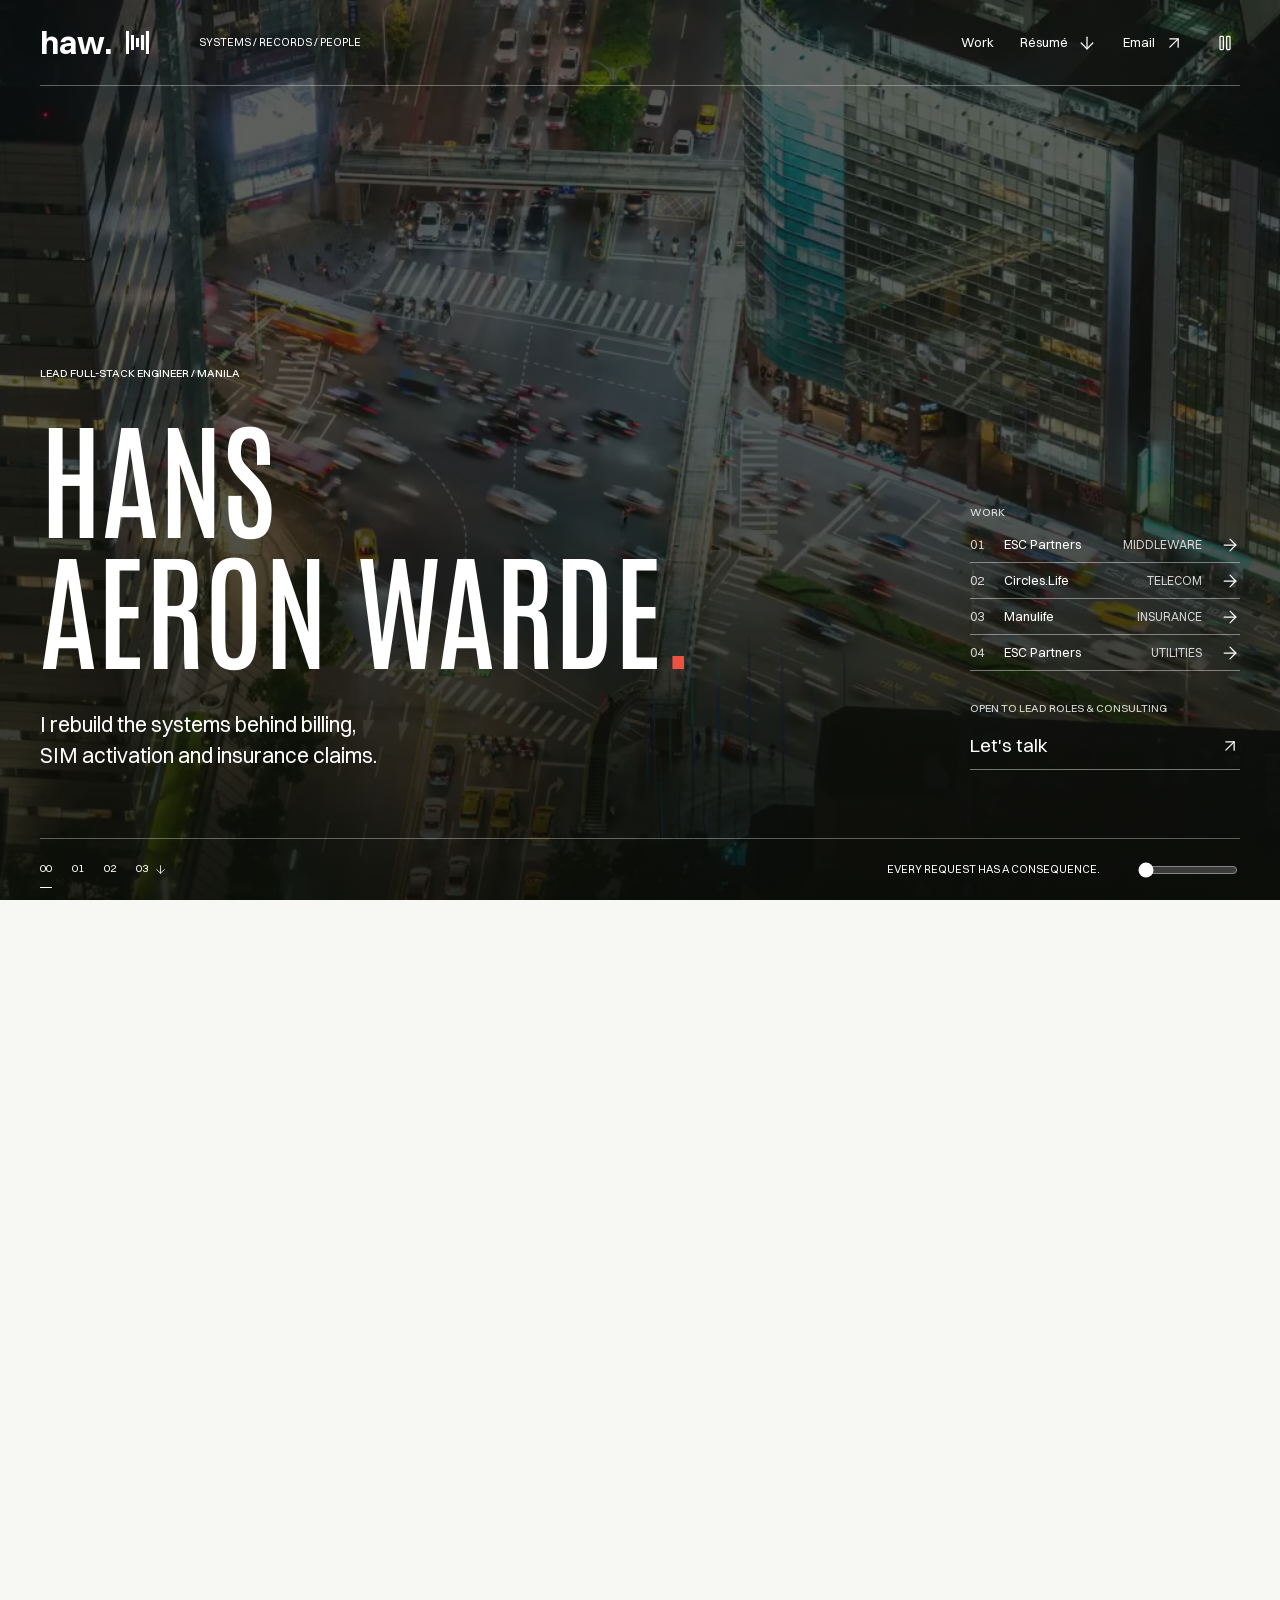
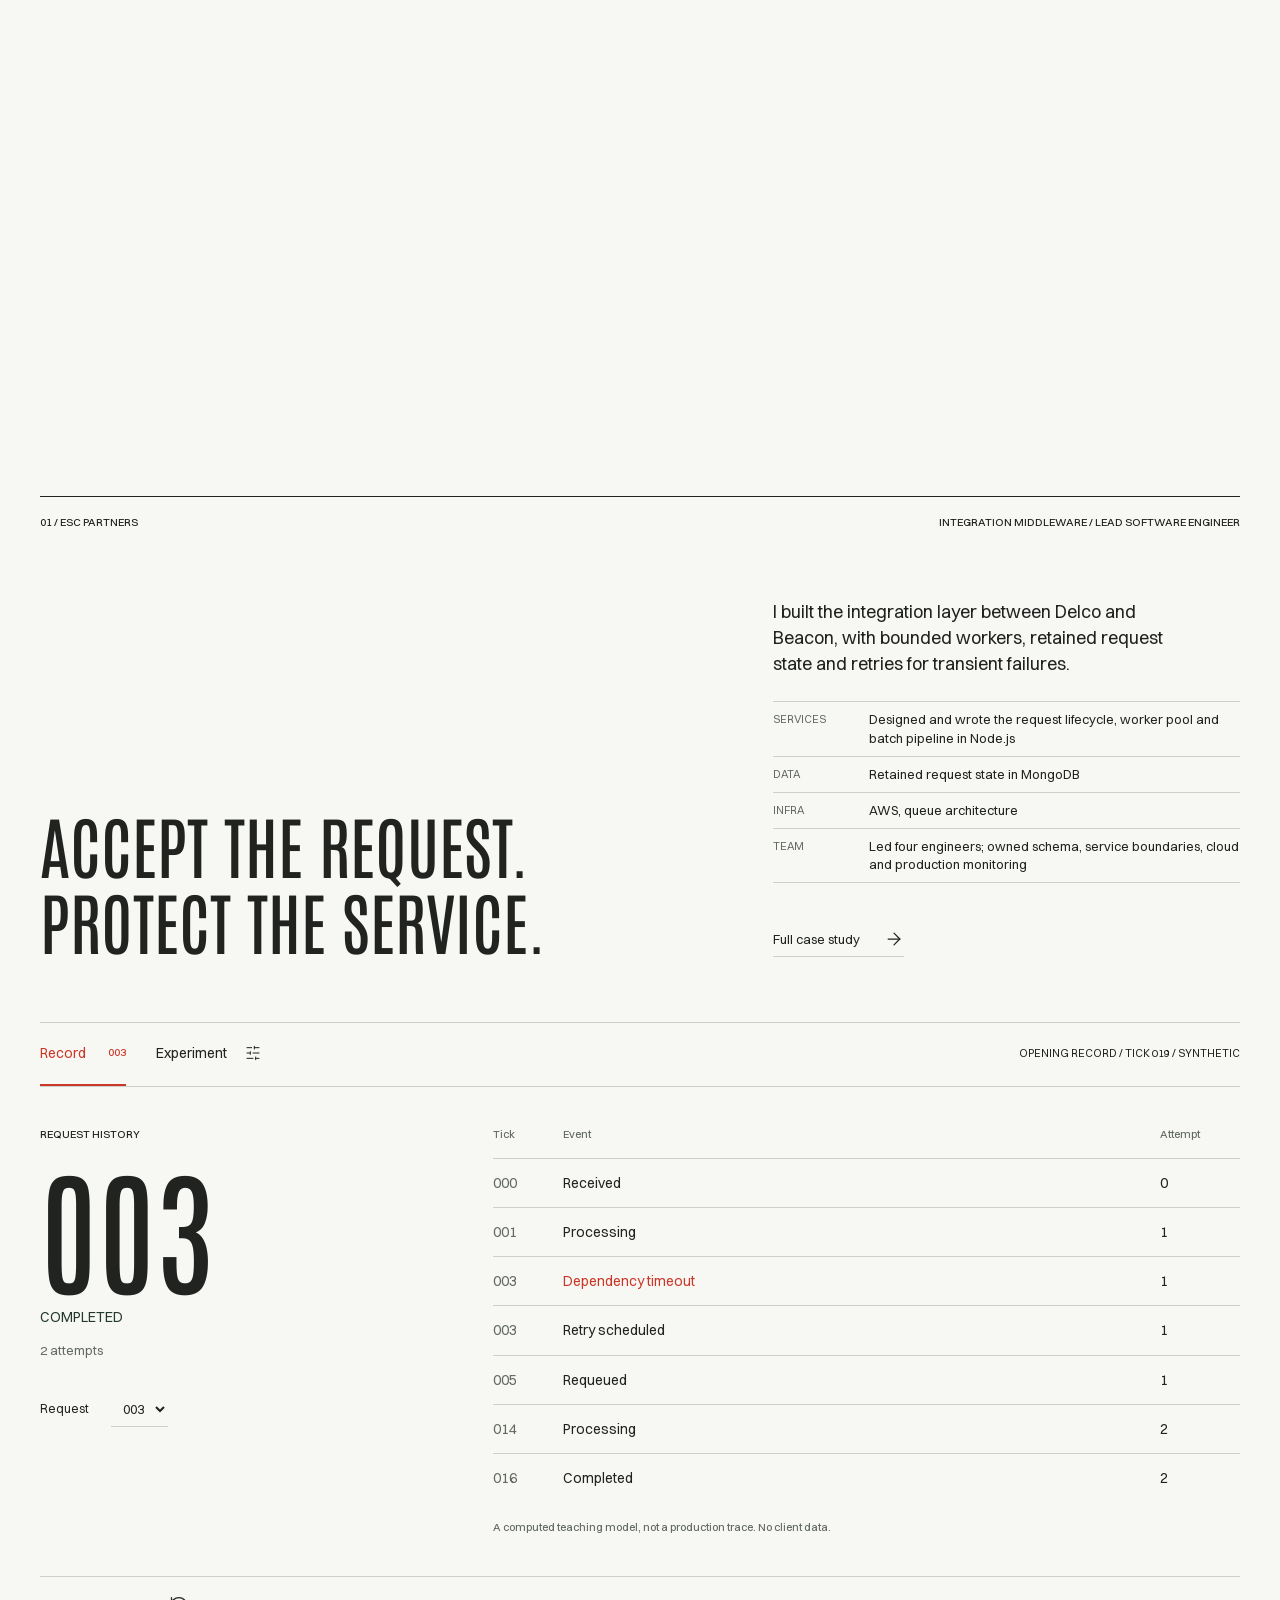
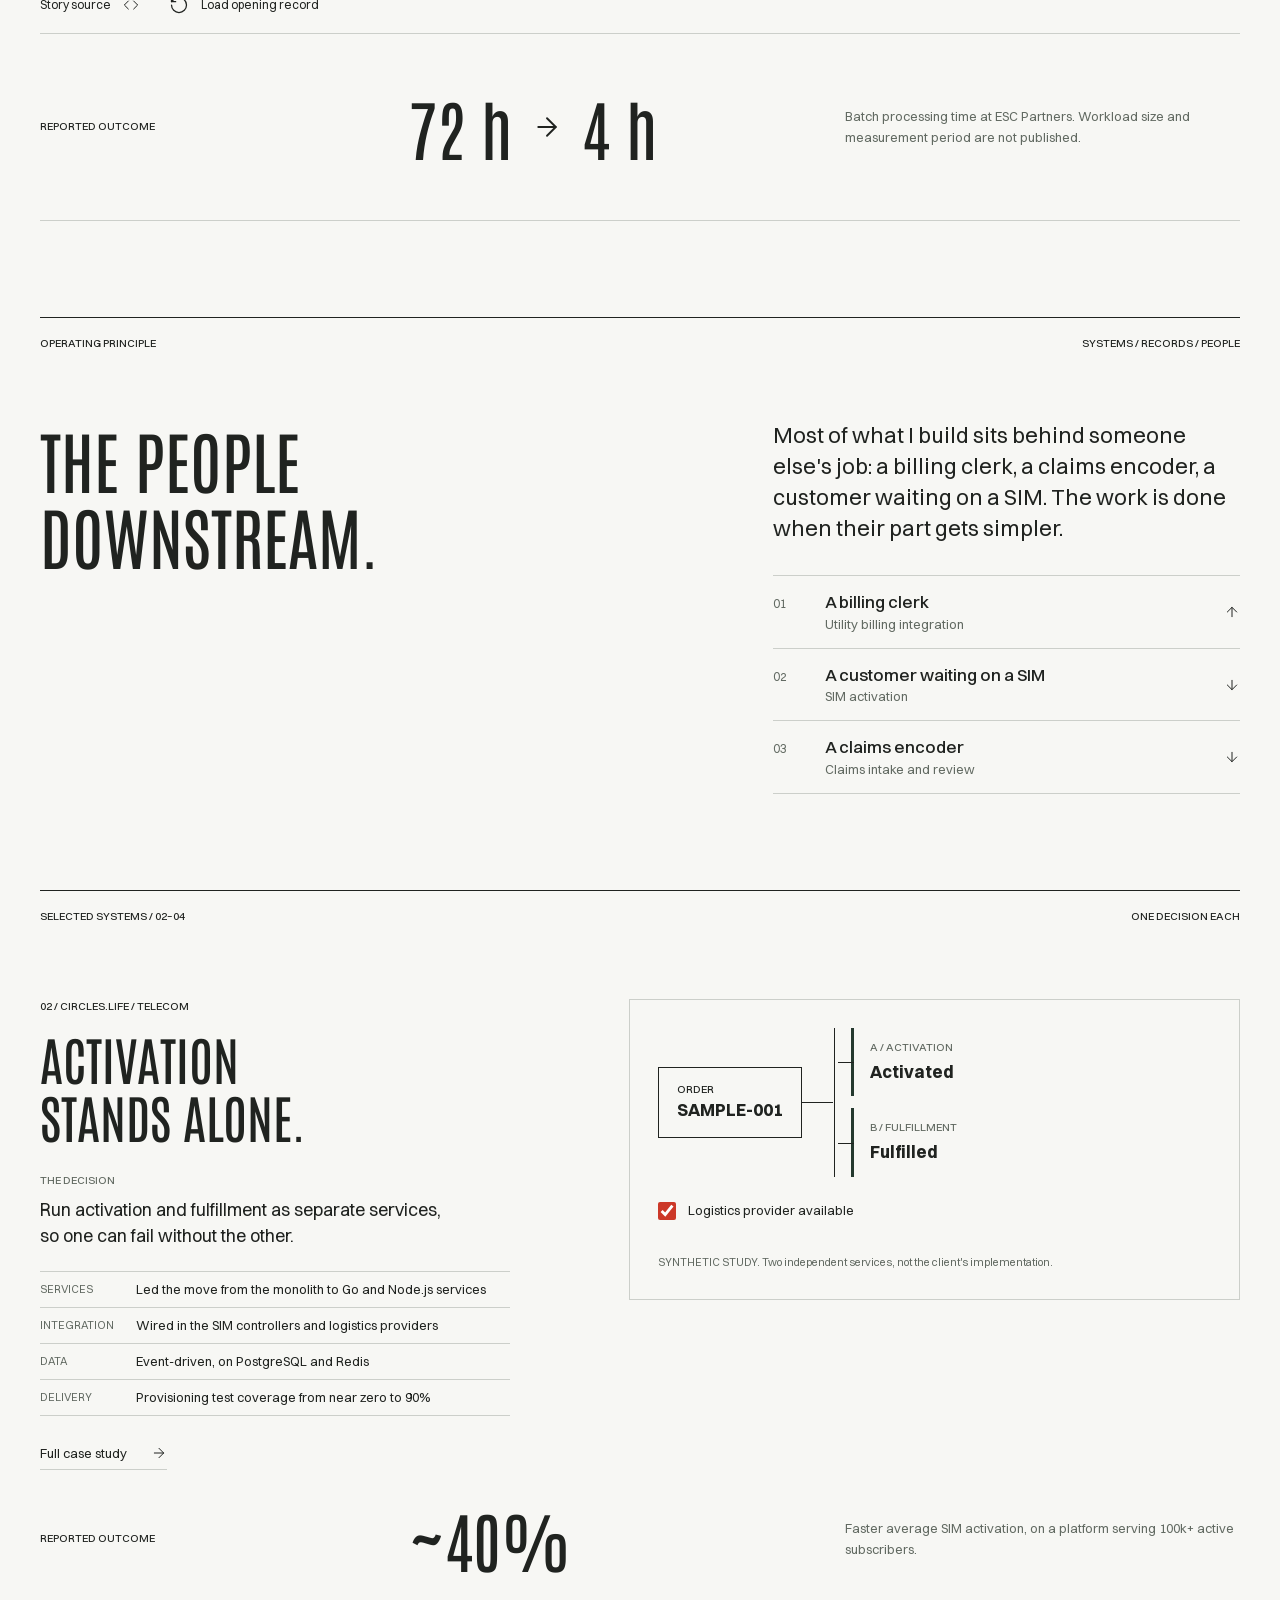
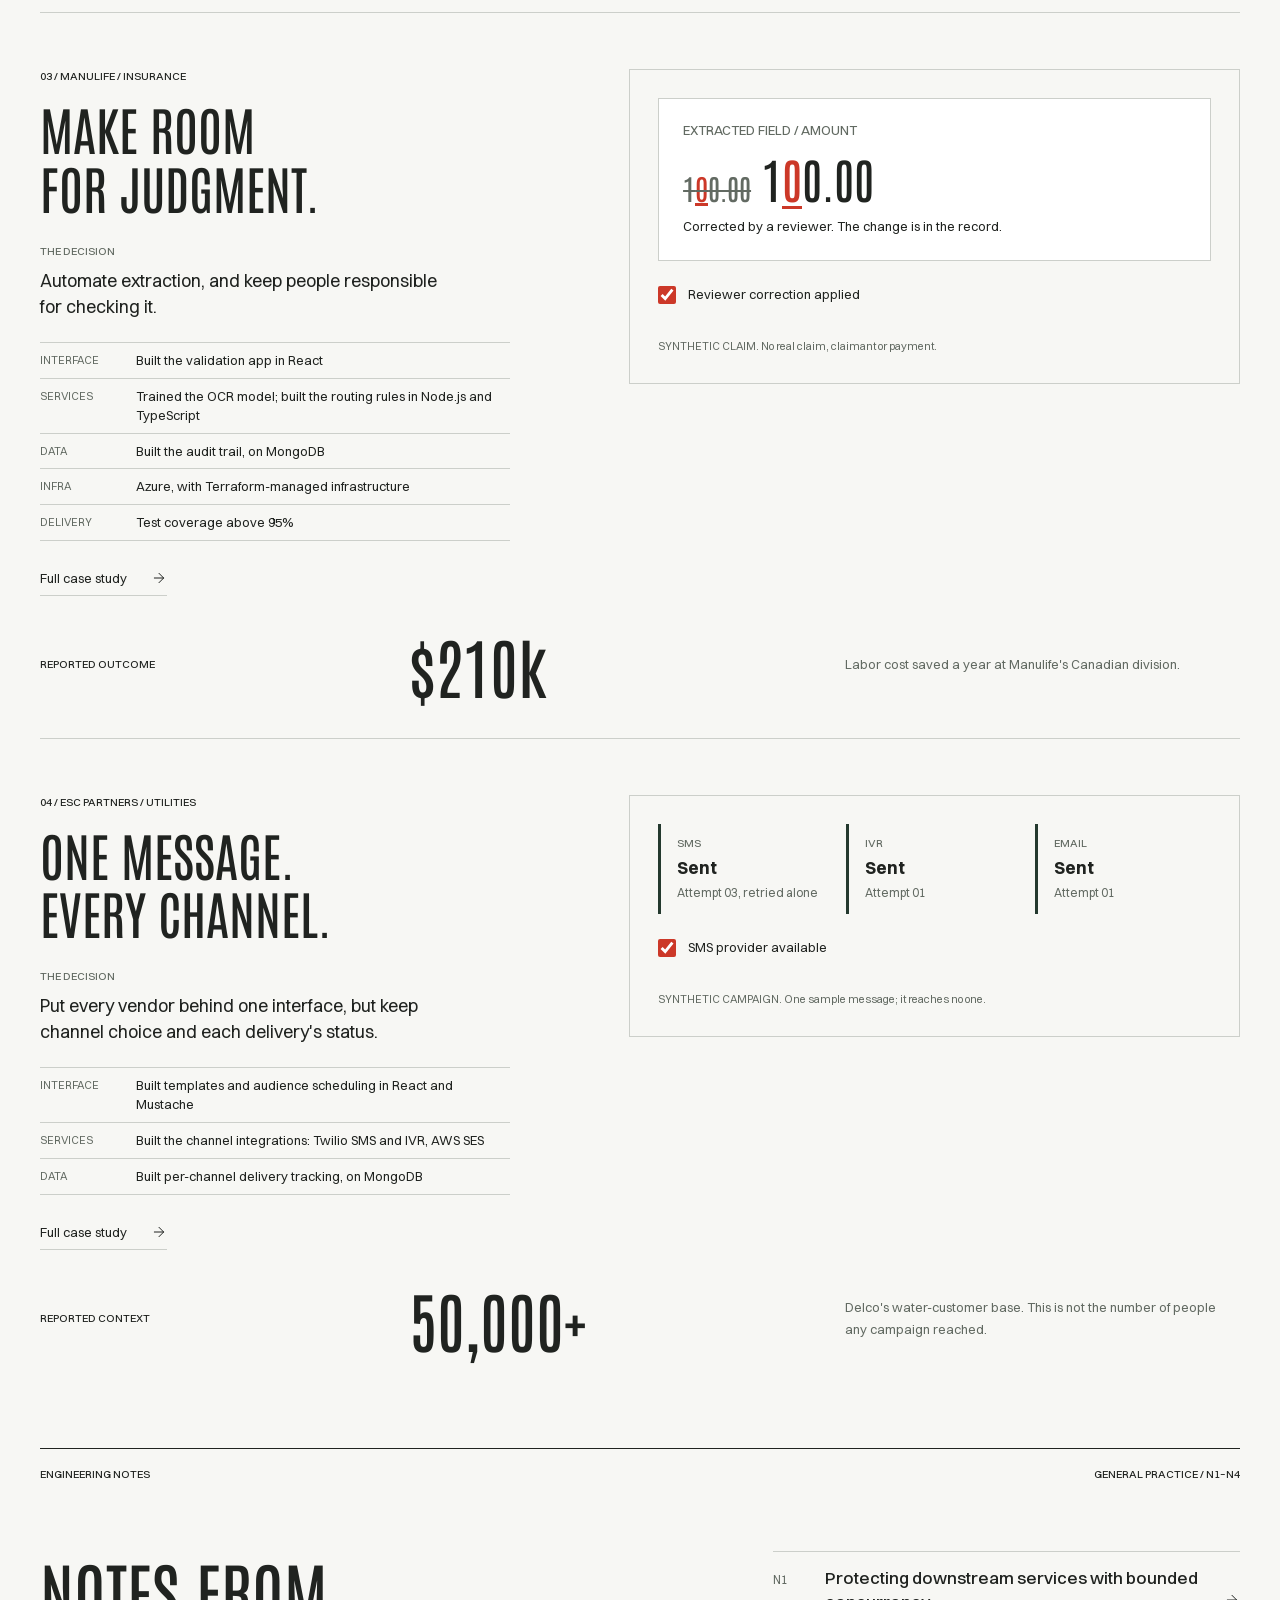
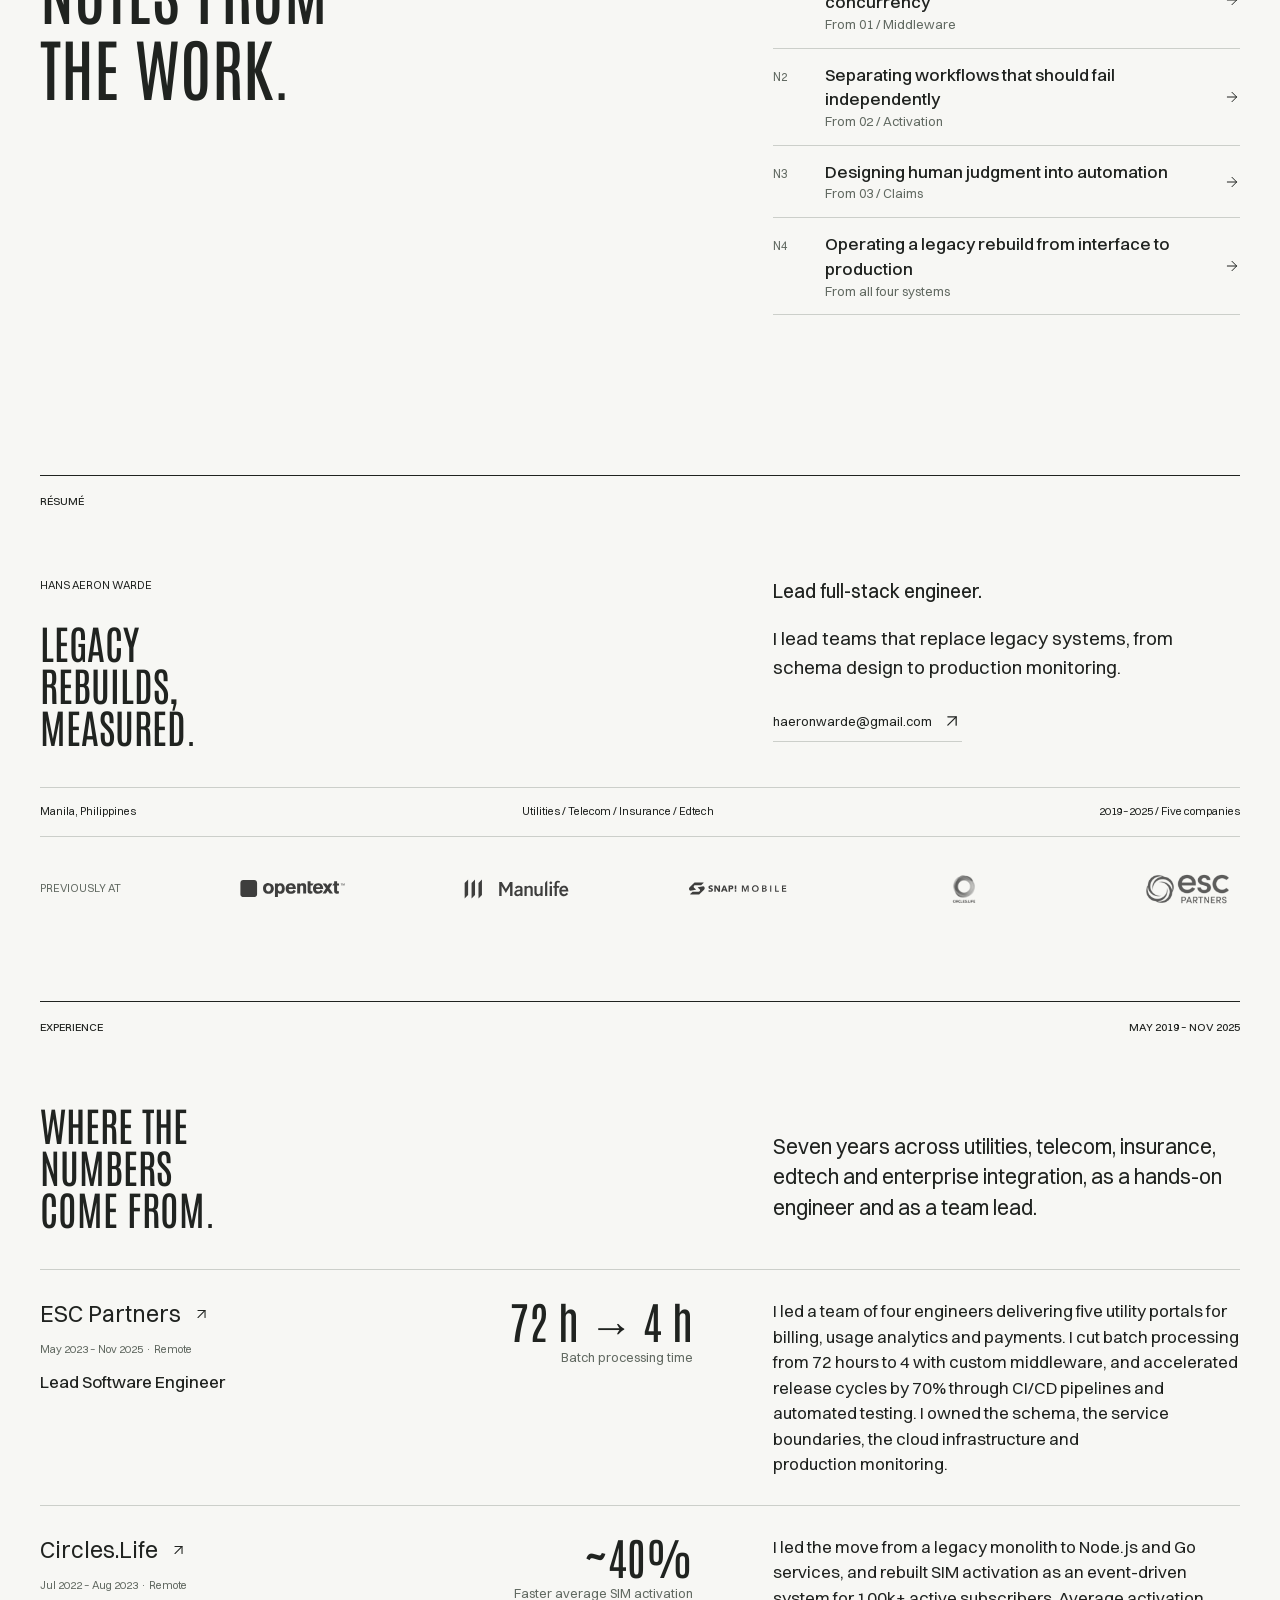
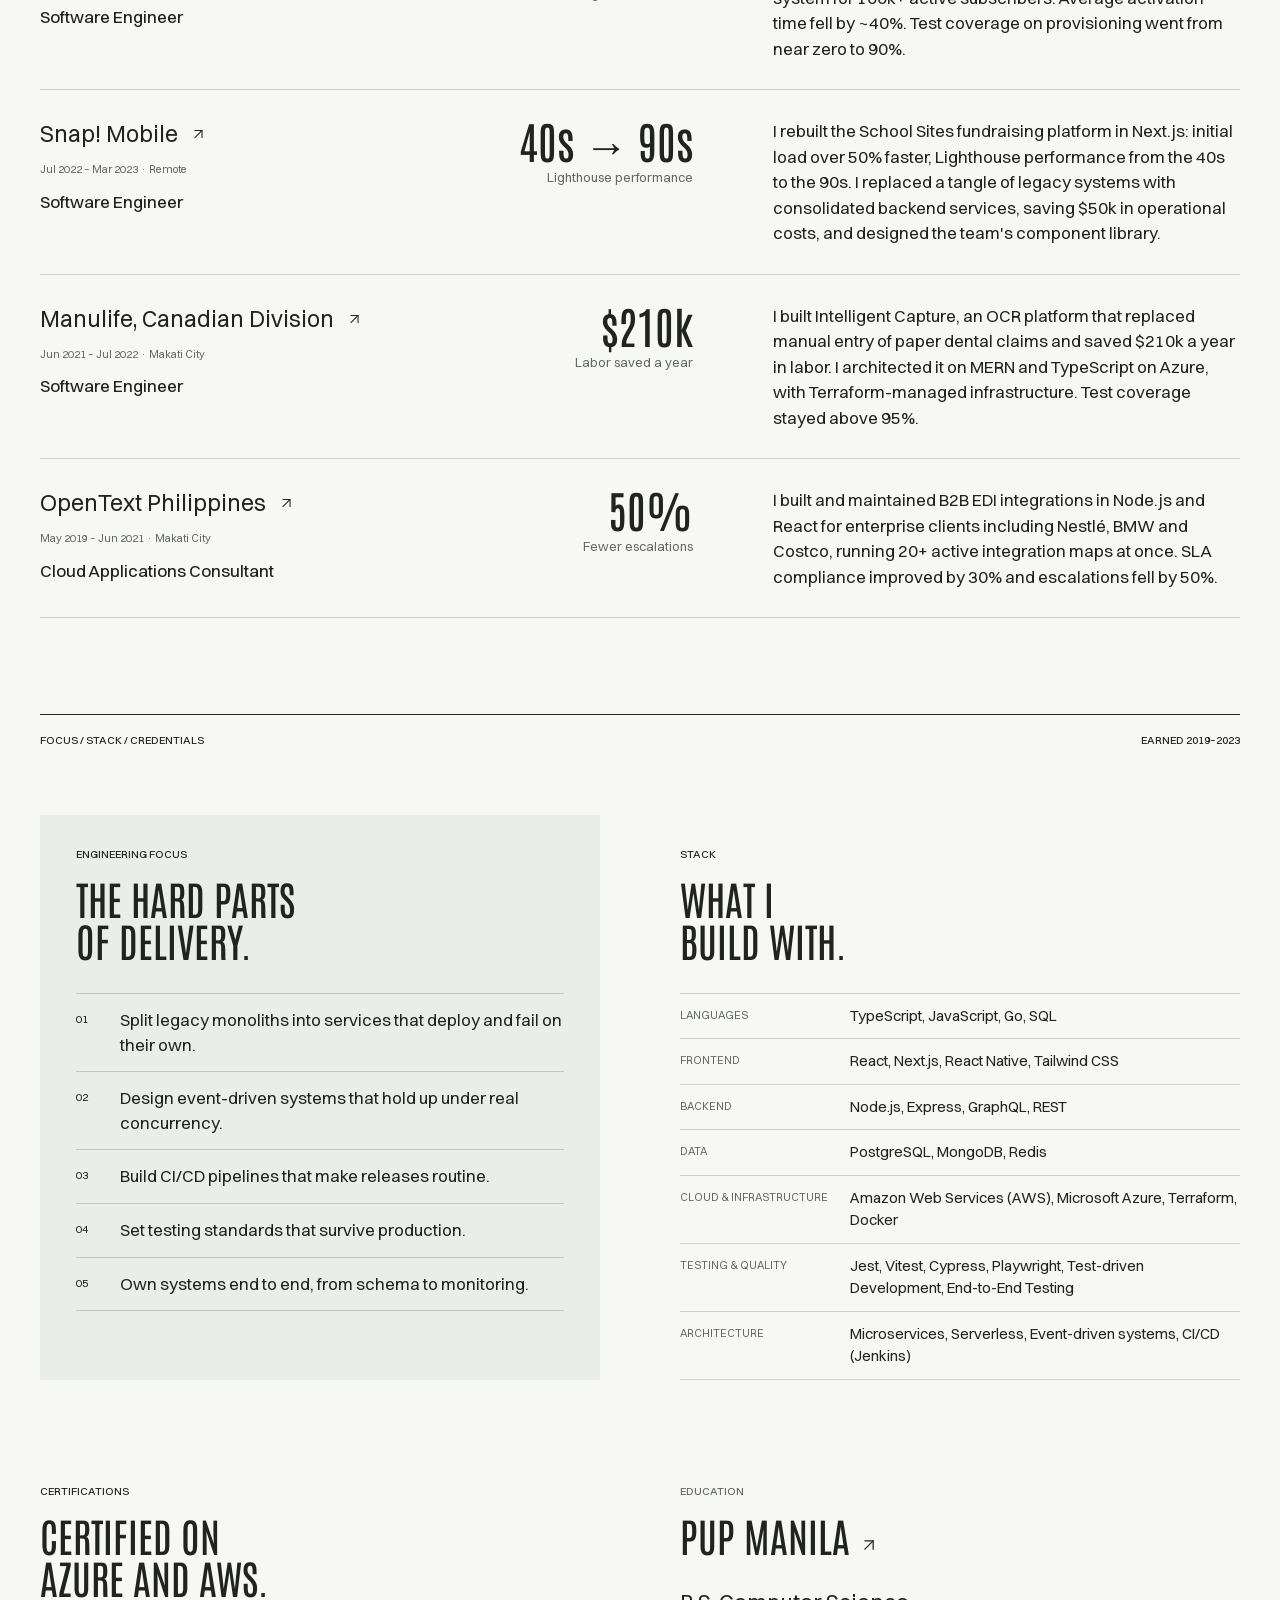
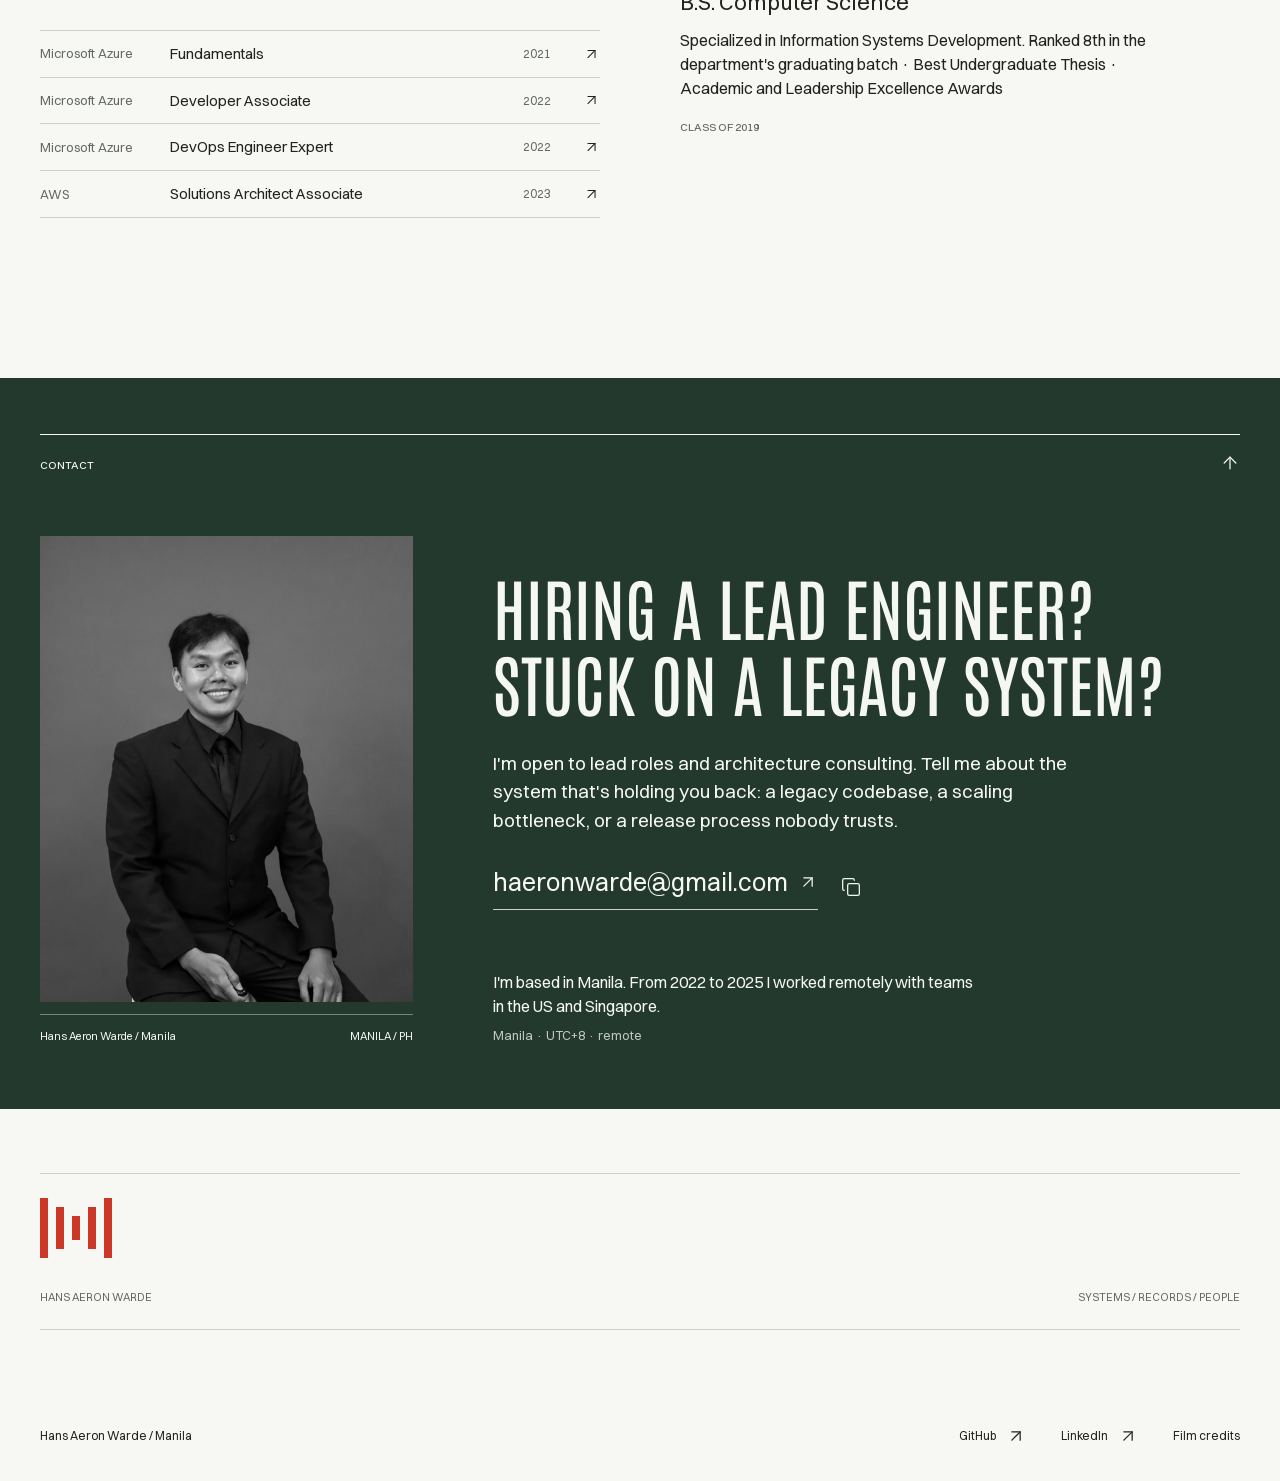
==== commit 8fb9faec: "feat: D20 home page, four case pages and four engineering notes Promotes the D20 redesign to the roo" ====
--- a/index.html
+++ b/index.html
@@ -52,19 +52,24 @@
     />
     <link
       rel="preload"
-      href="assets/portfolio/media/poster.jpg"
+      href="assets/portfolio/media/poster.avif"
       as="image"
-      media="(min-width:601px)"
+      type="image/avif"
+      media="not all and (max-width:600px)"
     />
     <link
       rel="preload"
-      href="assets/portfolio/media/poster-mobile.jpg"
+      href="assets/portfolio/media/poster-mobile.avif"
       as="image"
+      type="image/avif"
       media="(max-width:600px)"
     />
     <link rel="stylesheet" href="assets/portfolio/study.css" />
     <link rel="stylesheet" href="assets/portfolio/supporting.css" />
     <link rel="stylesheet" href="assets/portfolio/resume.css" />
+    <link rel="stylesheet" href="components.css" />
+    <link rel="stylesheet" href="d20.css" />
+    <script defer src="d20.js"></script>
     <script defer src="assets/portfolio/vendor/gsap.min.js"></script>
     <script
       defer
@@ -74,8 +79,6 @@
     <script defer src="assets/portfolio/queue-model.js"></script>
     <script defer src="assets/portfolio/narrative.js"></script>
     <script defer src="assets/portfolio/study.js"></script>
-    <script defer src="assets/portfolio/studies.js"></script>
-    <script defer src="assets/portfolio/studies-ui.js"></script>
     <script type="application/ld+json">
       {
         "@context": "https://schema.org",
@@ -108,7 +111,7 @@
       ></a>
       <span class="header-note">SYSTEMS / RECORDS / PEOPLE</span>
       <nav aria-label="Primary">
-        <a href="#study">Work <sup>01</sup></a>
+        <a href="cases.html">Work</a>
         <a href="#resume"
           >R&#233;sum&#233; <i data-lucide="arrow-down" aria-hidden="true"></i
         ></a>
@@ -133,7 +136,12 @@
             <picture
               ><source
                 media="(max-width:600px)"
-                srcset="assets/portfolio/media/poster-mobile.jpg" />
+                srcset="assets/portfolio/media/poster-mobile.avif"
+                type="image/avif" /><source
+                media="(max-width:600px)"
+                srcset="assets/portfolio/media/poster-mobile.jpg" /><source
+                srcset="assets/portfolio/media/poster.avif"
+                type="image/avif" />
               <img src="assets/portfolio/media/poster.jpg" alt=""
             /></picture>
             <video
@@ -159,18 +167,18 @@
               <div class="arrival">
                 <nav class="arrival-index" aria-label="Case studies">
                   <span class="eyebrow">WORK</span
-                  ><a href="#study"
+                  ><a href="work/integration-middleware.html"
                     ><span>01</span>ESC Partners<small>MIDDLEWARE</small
-                    ><i data-lucide="arrow-down" aria-hidden="true"></i></a
-                  ><a href="#telecom"
+                    ><i data-lucide="arrow-right" aria-hidden="true"></i></a
+                  ><a href="work/sim-activation.html"
                     ><span>02</span>Circles.Life<small>TELECOM</small
-                    ><i data-lucide="arrow-down" aria-hidden="true"></i></a
-                  ><a href="#claims"
+                    ><i data-lucide="arrow-right" aria-hidden="true"></i></a
+                  ><a href="work/claims-intake.html"
                     ><span>03</span>Manulife<small>INSURANCE</small
-                    ><i data-lucide="arrow-down" aria-hidden="true"></i></a
-                  ><a href="#campaigns"
+                    ><i data-lucide="arrow-right" aria-hidden="true"></i></a
+                  ><a href="work/campaign-delivery.html"
                     ><span>04</span>ESC Partners<small>UTILITIES</small
-                    ><i data-lucide="arrow-down" aria-hidden="true"></i
+                    ><i data-lucide="arrow-right" aria-hidden="true"></i
                   ></a>
                 </nav>
                 <span class="eyebrow">OPEN TO LEAD ROLES &amp; CONSULTING</span
@@ -300,9 +308,15 @@
               bounded workers, retained request state and retries for transient
               failures.
             </p>
-            <a href="cases.html#case-middleware"
+            <dl class="layers" aria-label="What I owned, by layer">
+              <div><dt>Services</dt><dd>Designed and wrote the request lifecycle, worker pool and batch pipeline in Node.js</dd></div>
+              <div><dt>Data</dt><dd>Retained request state in MongoDB</dd></div>
+              <div><dt>Infra</dt><dd>AWS, queue architecture</dd></div>
+              <div><dt>Team</dt><dd>Led four engineers; owned schema, service boundaries, cloud and production monitoring</dd></div>
+            </dl>
+            <a href="work/integration-middleware.html"
               >Full case study
-              <i data-lucide="arrow-up-right" aria-hidden="true"></i
+              <i data-lucide="arrow-right" aria-hidden="true"></i
             ></a>
           </div>
         </div>
@@ -507,291 +521,220 @@
           </p>
         </div>
       </section>
-      <!-- 02 TELECOM -->
-      <section class="study support" id="telecom" aria-labelledby="telecom-title">
+      <section class="principle" id="principle" aria-labelledby="principle-heading">
         <div class="section-rule">
-          <span>02 / CIRCLES.LIFE</span><span>TELECOM / SOFTWARE ENGINEER</span>
-        </div>
-        <div class="study-heading">
-          <h2 id="telecom-title" tabindex="-1">Activation<br />stands alone.</h2>
+          <span>OPERATING PRINCIPLE</span><span>SYSTEMS / RECORDS / PEOPLE</span>
+        </div>
+        <div class="principle-body">
+          <h2 id="principle-heading">The people<br />downstream.</h2>
           <div>
-            <p>
-              One purchase starts two services. Switch the logistics provider
-              off: activation still finishes, and fulfillment waits with a
-              reason until the provider returns.
+            <p class="principle-lead">
+              Most of what I build sits behind someone else&#x27;s job: a
+              billing clerk, a claims encoder, a customer waiting on a SIM. The
+              work is done when their part gets simpler.
             </p>
-            <a href="cases.html#case-activation"
-              >Full case study <i data-lucide="arrow-up-right" aria-hidden="true"></i
-            ></a>
-          </div>
-        </div>
-        <div class="lab-bar study-bar">
-          <span class="study-source" id="tel-source">SYNTHETIC STUDY / ORDER SAMPLE-001 / TICK 005</span>
-          <div class="transport" data-enhance hidden>
-            <button type="button" class="icon" id="tel-run" aria-label="Run order">
-              <i data-lucide="play" aria-hidden="true"></i></button
-            ><button type="button" class="icon" id="tel-step" aria-label="Advance order one tick">
-              <i data-lucide="step-forward" aria-hidden="true"></i></button
-            ><button type="button" class="icon" id="tel-reset" aria-label="Reset order">
-              <i data-lucide="rotate-ccw" aria-hidden="true"></i>
-            </button>
-          </div>
-        </div>
-        <div class="lanes" id="tel-lanes">
-          <div class="lane-origin">
-            <span class="eyebrow">ORDER</span>
-            <strong>SAMPLE-001</strong>
-            <span class="muted">One purchase event</span>
-          </div>
-          <div class="service" id="tel-activation" data-state="activated">
-            <div class="service-name"><span class="eyebrow">A / SERVICE</span><h3>Activation</h3></div>
-            <div class="service-state">
-              <strong data-word>Activated</strong>
-              <span data-detail>Since tick 002</span>
-            </div>
-            <div class="service-track" style="--p: 1">
-              <i class="track-fill"></i>
-              <ol>
-                <li data-stop="pending">Pending</li>
-                <li data-stop="processing">Processing</li>
-                <li data-stop="activated">Activated</li>
-              </ol>
-            </div>
-            <div class="service-end">
-              <span class="eyebrow">DEPENDENCY</span>
-              <span class="muted">None in this study</span>
-            </div>
-          </div>
-          <div class="service" id="tel-fulfillment" data-state="fulfilled">
-            <div class="service-name"><span class="eyebrow">B / SERVICE</span><h3>Fulfillment</h3></div>
-            <div class="service-state">
-              <strong data-word>Fulfilled</strong>
-              <span data-detail>Since tick 005</span>
-            </div>
-            <div class="service-track" style="--p: 1">
-              <i class="track-fill"></i>
-              <ol>
-                <li data-stop="pending">Pending</li>
-                <li data-stop="processing">Processing</li>
-                <li data-stop="fulfilled">Fulfilled</li>
-              </ol>
-            </div>
-            <div class="service-end">
-              <span class="eyebrow">DEPENDENCY</span>
-              <label class="checkbox" data-enhance hidden
-                ><input id="tel-provider" type="checkbox" checked /> Logistics provider available</label
-              >
-              <span class="muted" data-nojs>Logistics provider</span>
-            </div>
-          </div>
-        </div>
-        <div class="study-record">
-          <div class="register-label"><span>ORDER RECORD</span><span id="tel-count">8 EVENTS</span></div>
-          <table>
-            <caption class="sr-only">Order SAMPLE-001 event history in virtual ticks</caption>
-            <thead><tr><th scope="col">Tick</th><th scope="col">Service</th><th scope="col">Event</th></tr></thead>
-            <tbody id="tel-record"><tr data-event="received"><td>000</td><td>Order</td><td>Received</td></tr><tr data-event="provider_unavailable"><td>000</td><td>Provider</td><td>Unavailable</td></tr><tr data-event="processing"><td>001</td><td>Activation</td><td>Processing</td></tr><tr data-event="waiting"><td>001</td><td>Fulfillment</td><td>Waiting: provider unavailable</td></tr><tr data-event="activated"><td>002</td><td>Activation</td><td>Activated</td></tr><tr data-event="provider_restored"><td>002</td><td>Provider</td><td>Restored</td></tr><tr data-event="processing"><td>003</td><td>Fulfillment</td><td>Processing</td></tr><tr data-event="fulfilled"><td>005</td><td>Fulfillment</td><td>Fulfilled</td></tr></tbody>
-          </table>
-          <p class="scope">
-            Two independent services, not the client's implementation.
-          </p>
-        </div>
-        <div class="study-footer">
-          <a href="assets/portfolio/studies.js">Study source <i data-lucide="code" aria-hidden="true"></i></a
-          ><span id="tel-status" role="status" aria-live="polite"></span>
-        </div>
-        <div class="reported">
-          <span class="eyebrow">REPORTED OUTCOME</span><strong>~40%</strong>
-          <p>
-            Faster average SIM activation, on a platform serving 100k+ active
-            subscribers.
-          </p>
+            <ol class="principle-people">
+              <li>
+                <a href="#study"
+                  ><span>01</span><strong>A billing clerk</strong
+                  ><small>Utility billing integration</small
+                  ><i data-lucide="arrow-up" aria-hidden="true"></i
+                ></a>
+              </li>
+              <li>
+                <a href="#telecom"
+                  ><span>02</span><strong>A customer waiting on a SIM</strong
+                  ><small>SIM activation</small
+                  ><i data-lucide="arrow-down" aria-hidden="true"></i
+                ></a>
+              </li>
+              <li>
+                <a href="#claims"
+                  ><span>03</span><strong>A claims encoder</strong
+                  ><small>Claims intake and review</small
+                  ><i data-lucide="arrow-down" aria-hidden="true"></i
+                ></a>
+              </li>
+            </ol>
+          </div>
         </div>
       </section>
 
-      <!-- 03 CLAIMS -->
-      <section class="study support" id="claims" aria-labelledby="claims-title">
+      <section class="systems" id="systems" aria-labelledby="systems-heading">
         <div class="section-rule">
-          <span>03 / MANULIFE</span><span>INSURANCE / SOFTWARE ENGINEER</span>
-        </div>
-        <div class="study-heading">
-          <h2 id="claims-title" tabindex="-1">Make room<br />for judgment.</h2>
-          <div>
-            <p>
-              Extraction proposes a value; a person approves it. Try approving
-              the amount as it was read, then correct it.
+          <span>SELECTED SYSTEMS / 02&#8211;04</span><span>ONE DECISION EACH</span>
+        </div>
+        <h2 id="systems-heading" class="sr-only">More selected systems</h2>
+
+        <article class="preview" id="telecom" aria-labelledby="telecom-title" data-preview data-ok="true">
+          <div class="preview-copy">
+            <span class="eyebrow">02 / CIRCLES.LIFE / TELECOM</span>
+            <h3 id="telecom-title" tabindex="-1">Activation<br />stands alone.</h3>
+            <p class="decision">
+              <span class="eyebrow">THE DECISION</span>
+              Run activation and fulfillment as separate services, so one can
+              fail without the other.
             </p>
-            <a href="cases.html#case-capture"
-              >Full case study <i data-lucide="arrow-up-right" aria-hidden="true"></i
+            <dl class="layers" aria-label="What I owned, by layer">
+              <div><dt>Services</dt><dd>Led the move from the monolith to Go and Node.js services</dd></div>
+              <div><dt>Integration</dt><dd>Wired in the SIM controllers and logistics providers</dd></div>
+              <div><dt>Data</dt><dd>Event-driven, on PostgreSQL and Redis</dd></div>
+              <div><dt>Delivery</dt><dd>Provisioning test coverage from near zero to 90%</dd></div>
+            </dl>
+            <a class="case-link" href="work/sim-activation.html"
+              >Full case study <i data-lucide="arrow-right" aria-hidden="true"></i
             ></a>
           </div>
-        </div>
-        <div class="lab-bar study-bar">
-          <span class="study-source" id="clm-source">SYNTHETIC STUDY / CLAIM SAMPLE-001 / ROUTED</span>
-          <div class="transport" data-enhance hidden>
-            <button type="button" class="icon" id="clm-reset" aria-label="Reset claim">
-              <i data-lucide="rotate-ccw" aria-hidden="true"></i>
-            </button>
-          </div>
-        </div>
-        <div class="review" id="clm-review" data-state="routed">
-          <figure class="claim-crop" aria-labelledby="clm-crop-caption">
-            <div class="crop-sheet" aria-hidden="true">
-              <div class="crop-head"><span>CLAIM FORM</span><span>SAMPLE</span></div>
-              <div class="crop-row"><span>Claim reference</span><b class="crop-ref">SAMPLE-001</b></div>
-              <div class="crop-row"><span>Claimant</span><i class="bar" style="--w: 62%"></i></div>
-              <div class="crop-row"><span>Service date</span><i class="bar" style="--w: 34%"></i></div>
-              <div class="crop-row"><span>Procedure</span><i class="bar" style="--w: 48%"></i></div>
-              <div class="crop-row crop-amount"><span>Amount</span><b class="ocr-box" id="clm-box"><em>1O0.00</em><small>READ AS 1O0.00</small></b></div>
-              <span class="crop-mark">SAMPLE</span>
-            </div>
-            <figcaption id="clm-crop-caption">
-              <span>SYNTHETIC CLAIM CROP</span>
+          <figure class="preview-model split" aria-labelledby="telecom-caption">
+            <div class="split-origin">
+              <span class="eyebrow">ORDER</span><strong>SAMPLE-001</strong>
+            </div>
+            <div class="split-lanes" aria-live="polite">
+              <div class="branch" data-state="done">
+                <span class="eyebrow">A / ACTIVATION</span><strong>Activated</strong>
+              </div>
+              <div class="branch" data-when="ok" data-state="done">
+                <span class="eyebrow">B / FULFILLMENT</span><strong>Fulfilled</strong>
+              </div>
+              <div class="branch" data-when="fail" data-state="wait">
+                <span class="eyebrow">B / FULFILLMENT</span><strong>Waiting: provider unavailable</strong>
+              </div>
+            </div>
+            <label class="checkbox" data-enhance hidden
+              ><input type="checkbox" checked data-toggle /> Logistics provider available</label
+            >
+            <figcaption id="telecom-caption">
+              SYNTHETIC STUDY. Two independent services, not the client&#x27;s
+              implementation.
             </figcaption>
           </figure>
-          <div class="review-pane">
-            <span class="eyebrow">EXTRACTED FIELD / AMOUNT</span>
-            <strong class="review-state" id="clm-state">Routed</strong>
-            <p class="review-detail" id="clm-detail">Approved as 100.00. The correction is in the record.</p>
-            <form class="review-form" id="clm-form" novalidate data-enhance hidden>
-              <label for="clm-amount">Amount</label>
-              <span class="hint" id="clm-hint">As read from the highlighted region. Correct it if it is wrong.</span>
-              <p class="field-error" id="clm-error" hidden></p>
-              <div class="field-row">
-                <input id="clm-amount" name="amount" type="text" inputmode="decimal" autocomplete="off" spellcheck="false" value="1O0.00" aria-describedby="clm-hint" />
-                <button type="submit" class="command" id="clm-approve">
-                  Approve <i data-lucide="check" aria-hidden="true"></i>
-                </button>
-              </div>
-            </form>
-            <dl class="review-diff" id="clm-diff">
-              <div><dt>Before</dt><dd>1<mark>O</mark>0.00</dd></div>
-              <div><dt>After</dt><dd>1<mark>0</mark>0.00</dd></div>
+          <div class="reported">
+            <span class="eyebrow">REPORTED OUTCOME</span><strong>~40%</strong>
+            <p>
+              Faster average SIM activation, on a platform serving 100k+ active
+              subscribers.
+            </p>
+          </div>
+        </article>
+
+        <article class="preview" id="claims" aria-labelledby="claims-title" data-preview data-ok="true">
+          <div class="preview-copy">
+            <span class="eyebrow">03 / MANULIFE / INSURANCE</span>
+            <h3 id="claims-title" tabindex="-1">Make room<br />for judgment.</h3>
+            <p class="decision">
+              <span class="eyebrow">THE DECISION</span>
+              Automate extraction, and keep people responsible for checking it.
+            </p>
+            <dl class="layers" aria-label="What I owned, by layer">
+              <div><dt>Interface</dt><dd>Built the validation app in React</dd></div>
+              <div><dt>Services</dt><dd>Trained the OCR model; built the routing rules in Node.js and TypeScript</dd></div>
+              <div><dt>Data</dt><dd>Built the audit trail, on MongoDB</dd></div>
+              <div><dt>Infra</dt><dd>Azure, with Terraform-managed infrastructure</dd></div>
+              <div><dt>Delivery</dt><dd>Test coverage above 95%</dd></div>
             </dl>
-          </div>
-        </div>
-        <div class="study-record">
-          <div class="register-label"><span>CLAIM RECORD</span><span id="clm-count">5 EVENTS</span></div>
-          <table>
-            <caption class="sr-only">Claim SAMPLE-001 review history</caption>
-            <thead><tr><th scope="col">Step</th><th scope="col">Event</th><th scope="col">Detail</th></tr></thead>
-            <tbody id="clm-record"><tr data-event="received"><td>01</td><td>Received</td><td>–</td></tr><tr data-event="extracted"><td>02</td><td>Extracted</td><td>Amount read as 1O0.00</td></tr><tr data-event="review_required"><td>03</td><td>Review required</td><td>Ambiguous character</td></tr><tr data-event="reviewed"><td>04</td><td>Reviewed</td><td>Amount 1O0.00 → 100.00, corrected</td></tr><tr data-event="routed"><td>05</td><td>Routed</td><td>–</td></tr></tbody>
-          </table>
-          <p class="scope">
-            No real claim, claimant or payment. No confidence score is shown
-            because none was measured.
-          </p>
-        </div>
-        <div class="study-footer">
-          <a href="assets/portfolio/studies.js">Study source <i data-lucide="code" aria-hidden="true"></i></a
-          ><span id="clm-status" role="status" aria-live="polite"></span>
-        </div>
-        <div class="reported">
-          <span class="eyebrow">REPORTED OUTCOME</span><strong>$210k</strong>
-          <p>
-            Labor cost saved a year at Manulife's Canadian division.
-          </p>
-        </div>
+            <a class="case-link" href="work/claims-intake.html"
+              >Full case study <i data-lucide="arrow-right" aria-hidden="true"></i
+            ></a>
+          </div>
+          <figure class="preview-model crop" aria-labelledby="claims-caption">
+            <div class="crop-field" aria-live="polite">
+              <span class="eyebrow">EXTRACTED FIELD / AMOUNT</span>
+              <div data-when="fail">
+                <b class="read">1<mark>O</mark>0.00</b>
+                <span>Review required: ambiguous character</span>
+              </div>
+              <div data-when="ok">
+                <b class="read"><s><span class="sr-only">Read as </span>1<mark>O</mark>0.00</s> <span class="sr-only">, corrected to </span>1<mark>0</mark>0.00</b>
+                <span>Corrected by a reviewer. The change is in the record.</span>
+              </div>
+            </div>
+            <label class="checkbox" data-enhance hidden
+              ><input type="checkbox" checked data-toggle /> Reviewer correction applied</label
+            >
+            <figcaption id="claims-caption">
+              SYNTHETIC CLAIM. No real claim, claimant or payment.
+            </figcaption>
+          </figure>
+          <div class="reported">
+            <span class="eyebrow">REPORTED OUTCOME</span><strong>$210k</strong>
+            <p>Labor cost saved a year at Manulife&#x27;s Canadian division.</p>
+          </div>
+        </article>
+
+        <article class="preview" id="campaigns" aria-labelledby="campaigns-title" data-preview data-ok="true">
+          <div class="preview-copy">
+            <span class="eyebrow">04 / ESC PARTNERS / UTILITIES</span>
+            <h3 id="campaigns-title" tabindex="-1">One message.<br />Every channel.</h3>
+            <p class="decision">
+              <span class="eyebrow">THE DECISION</span>
+              Put every vendor behind one interface, but keep channel choice and
+              each delivery&#x27;s status.
+            </p>
+            <dl class="layers" aria-label="What I owned, by layer">
+              <div><dt>Interface</dt><dd>Built templates and audience scheduling in React and Mustache</dd></div>
+              <div><dt>Services</dt><dd>Built the channel integrations: Twilio SMS and IVR, AWS SES</dd></div>
+              <div><dt>Data</dt><dd>Built per-channel delivery tracking, on MongoDB</dd></div>
+            </dl>
+            <a class="case-link" href="work/campaign-delivery.html"
+              >Full case study <i data-lucide="arrow-right" aria-hidden="true"></i
+            ></a>
+          </div>
+          <figure class="preview-model fan" aria-labelledby="campaigns-caption">
+            <ol class="fan-receipts" aria-live="polite">
+              <li data-when="ok" data-state="done"><span class="eyebrow">SMS</span><strong>Sent</strong><small>Attempt 03, retried alone</small></li>
+              <li data-when="fail" data-state="fail"><span class="eyebrow">SMS</span><strong>Failed</strong><small>Attempt 02, provider error</small></li>
+              <li data-state="done"><span class="eyebrow">IVR</span><strong>Sent</strong><small>Attempt 01</small></li>
+              <li data-state="done"><span class="eyebrow">EMAIL</span><strong>Sent</strong><small>Attempt 01</small></li>
+            </ol>
+            <label class="checkbox" data-enhance hidden
+              ><input type="checkbox" checked data-toggle /> SMS provider available</label
+            >
+            <figcaption id="campaigns-caption">
+              SYNTHETIC CAMPAIGN. One sample message; it reaches no one.
+            </figcaption>
+          </figure>
+          <div class="reported">
+            <span class="eyebrow">REPORTED CONTEXT</span><strong>50,000+</strong>
+            <p>
+              Delco&#x27;s water-customer base. This is not the number of people
+              any campaign reached.
+            </p>
+          </div>
+        </article>
       </section>
 
-      <!-- 04 CAMPAIGNS -->
-      <section class="study support" id="campaigns" aria-labelledby="campaigns-title">
+      <section class="notes" id="notes" aria-labelledby="notes-heading">
         <div class="section-rule">
-          <span>04 / ESC PARTNERS</span><span>UTILITIES / LEAD SOFTWARE ENGINEER</span>
-        </div>
-        <div class="study-heading">
-          <h2 id="campaigns-title" tabindex="-1">One message.<br />Every channel.</h2>
-          <div>
-            <p>
-              One send fans out to each selected channel, and each keeps its
-              own receipt. Take SMS down, send, then retry SMS without
-              resending IVR or email.
-            </p>
-            <a href="cases.html#case-campaigns"
-              >Full case study <i data-lucide="arrow-up-right" aria-hidden="true"></i
-            ></a>
-          </div>
-        </div>
-        <div class="lab-bar study-bar">
-          <span class="study-source" id="cmp-source">SYNTHETIC STUDY / CAMPAIGN SAMPLE-001 / SENT</span>
-          <div class="transport" data-enhance hidden>
-            <button type="button" class="icon" id="cmp-reset" aria-label="Reset campaign">
-              <i data-lucide="rotate-ccw" aria-hidden="true"></i>
-            </button>
-          </div>
-        </div>
-        <div class="branches" id="cmp-branches" data-sent="true">
-          <div class="campaign-node">
-            <div>
-              <span class="eyebrow">CAMPAIGN</span>
-              <strong>SAMPLE-001</strong>
-              <span class="muted">Sample service notice, one template</span>
-            </div>
-            <div class="send" data-enhance hidden>
-              <button type="button" class="command" id="cmp-send" aria-describedby="cmp-reason">
-                Send <i data-lucide="send" aria-hidden="true"></i>
-              </button>
-              <span class="reason" id="cmp-reason">Sent. Reset to compose again.</span>
-            </div>
-          </div>
-          <ol class="receipts">
-            <li class="receipt" id="cmp-sms" data-channel="sms" data-state="sent">
-              <div class="receipt-head">
-                <label class="checkbox" data-enhance hidden><input type="checkbox" data-select="sms" checked /> SMS</label>
-                <span class="channel-name" data-nojs>SMS</span>
-              </div>
-              <strong class="receipt-state" data-word>Sent</strong>
-              <ol class="attempts" data-attempts><li data-result="failed"><span>01</span><span>Failed: provider error</span></li><li data-result="failed"><span>02</span><span>Failed: provider error</span></li><li data-result="sent"><span>03</span><span>Sent</span></li></ol>
-              <div class="receipt-end">
-                <span class="eyebrow">DEPENDENCY</span>
-                <label class="checkbox" data-enhance hidden
-                  ><input id="cmp-provider" type="checkbox" checked /> SMS provider available</label
-                >
-                <span class="muted" data-nojs>SMS provider</span>
-              </div>
-              <button type="button" class="command secondary" data-retry="sms" hidden>
-                Retry SMS <i data-lucide="rotate-cw" aria-hidden="true"></i>
-              </button>
+          <span>ENGINEERING NOTES</span><span>GENERAL PRACTICE / N1&#8211;N4</span>
+        </div>
+        <div class="notes-body">
+          <h2 id="notes-heading">Notes from<br />the work.</h2>
+          <ol class="note-list">
+            <li>
+              <a href="notes/bounded-concurrency.html"><span>N1</span><strong>Protecting downstream services with bounded concurrency</strong
+              ><small>From 01 / Middleware</small
+              ><i data-lucide="arrow-right" aria-hidden="true"></i
+              ></a>
             </li>
-            <li class="receipt" id="cmp-ivr" data-channel="ivr" data-state="sent">
-              <div class="receipt-head">
-                <label class="checkbox" data-enhance hidden><input type="checkbox" data-select="ivr" checked /> IVR</label>
-                <span class="channel-name" data-nojs>IVR</span>
-              </div>
-              <strong class="receipt-state" data-word>Sent</strong>
-              <ol class="attempts" data-attempts><li data-result="sent"><span>01</span><span>Sent</span></li></ol>
+            <li>
+              <a href="notes/independent-failure.html"><span>N2</span><strong>Separating workflows that should fail independently</strong
+              ><small>From 02 / Activation</small
+              ><i data-lucide="arrow-right" aria-hidden="true"></i
+              ></a>
             </li>
-            <li class="receipt" id="cmp-email" data-channel="email" data-state="sent">
-              <div class="receipt-head">
-                <label class="checkbox" data-enhance hidden><input type="checkbox" data-select="email" checked /> Email</label>
-                <span class="channel-name" data-nojs>Email</span>
-              </div>
-              <strong class="receipt-state" data-word>Sent</strong>
-              <ol class="attempts" data-attempts><li data-result="sent"><span>01</span><span>Sent</span></li></ol>
+            <li>
+              <a href="notes/human-judgment.html"><span>N3</span><strong>Designing human judgment into automation</strong
+              ><small>From 03 / Claims</small
+              ><i data-lucide="arrow-right" aria-hidden="true"></i
+              ></a>
+            </li>
+            <li>
+              <a href="notes/legacy-rebuild.html"><span>N4</span><strong>Operating a legacy rebuild from interface to production</strong
+              ><small>From all four systems</small
+              ><i data-lucide="arrow-right" aria-hidden="true"></i
+              ></a>
             </li>
           </ol>
-        </div>
-        <div class="study-record">
-          <div class="register-label"><span>CAMPAIGN RECORD</span><span id="cmp-count">9 EVENTS</span></div>
-          <table>
-            <caption class="sr-only">Campaign SAMPLE-001 delivery history</caption>
-            <thead><tr><th scope="col">Step</th><th scope="col">Event</th><th scope="col">Attempt</th></tr></thead>
-            <tbody id="cmp-record"><tr data-event="composed"><td>01</td><td>Composed</td><td>–</td></tr><tr data-event="provider_unavailable"><td>02</td><td>SMS provider unavailable</td><td>–</td></tr><tr data-event="scheduled"><td>03</td><td>Scheduled</td><td>–</td></tr><tr data-event="failed"><td>04</td><td>SMS failed: provider error</td><td>1</td></tr><tr data-event="sent"><td>05</td><td>IVR sent</td><td>1</td></tr><tr data-event="sent"><td>06</td><td>Email sent</td><td>1</td></tr><tr data-event="failed"><td>07</td><td>SMS failed: provider error</td><td>2</td></tr><tr data-event="provider_restored"><td>08</td><td>SMS provider restored</td><td>–</td></tr><tr data-event="sent"><td>09</td><td>SMS sent</td><td>3</td></tr></tbody>
-          </table>
-          <p class="scope">
-            One sample message. It sends nothing and reaches no one.
-          </p>
-        </div>
-        <div class="study-footer">
-          <a href="assets/portfolio/studies.js">Study source <i data-lucide="code" aria-hidden="true"></i></a
-          ><span id="cmp-status" role="status" aria-live="polite"></span>
-        </div>
-        <div class="reported">
-          <span class="eyebrow">REPORTED CONTEXT</span><strong>50,000+</strong>
-          <p>
-            Delco's water-customer base. This is not the number of people any
-            campaign reached.
-          </p>
         </div>
       </section>
       <section
@@ -811,8 +754,7 @@
             <h3>Lead full-stack engineer.</h3>
             <p>
               I lead teams that replace legacy systems, from schema design to
-              production monitoring. Batch processing cut from 72 hours to 4 at
-              ESC Partners. $210k a year saved in labor at Manulife.
+              production monitoring.
             </p>
             <a class="arrow-link" href="mailto:haeronwarde@gmail.com"
               >haeronwarde@gmail.com
@@ -890,9 +832,10 @@
                 ><time datetime="2023-05">May 2023</time> &#8211;
                 <time datetime="2025-11">Nov 2025</time> &#183; Remote</span
               >
-            </div>
-            <div>
               <h3>Lead Software Engineer</h3>
+              <dl class="career-metric"><dt>72 h &#8594; 4 h</dt><dd>Batch processing time</dd></dl>
+            </div>
+            <div>
               <p>
                 I led a team of four engineers delivering five utility portals
                 for billing, usage analytics and payments. I cut batch
@@ -918,9 +861,10 @@
                 ><time datetime="2022-07">Jul 2022</time> &#8211;
                 <time datetime="2023-08">Aug 2023</time> &#183; Remote</span
               >
-            </div>
-            <div>
               <h3>Software Engineer</h3>
+              <dl class="career-metric"><dt>~40%</dt><dd>Faster average SIM activation</dd></dl>
+            </div>
+            <div>
               <p>
                 I led the move from a legacy monolith to Node.js and Go
                 services, and rebuilt SIM activation as an event-driven system
@@ -944,9 +888,10 @@
                 ><time datetime="2022-07">Jul 2022</time> &#8211;
                 <time datetime="2023-03">Mar 2023</time> &#183; Remote</span
               >
-            </div>
-            <div>
               <h3>Software Engineer</h3>
+              <dl class="career-metric"><dt>40s &#8594; 90s</dt><dd>Lighthouse performance</dd></dl>
+            </div>
+            <div>
               <p>
                 I rebuilt the School Sites fundraising platform in Next.js:
                 initial load over 50% faster, Lighthouse performance from the
@@ -963,18 +908,19 @@
                 href="https://www.manulife.ca/personal.html"
                 target="_blank"
                 rel="noreferrer"
-                >Manulife, Canadian Division<i
+                >Manulife, Canadian <span class="nowrap">Division<i
                   data-lucide="arrow-up-right"
                   aria-hidden="true"
-                ></i></a
+                ></i></span></a
               ><span class="career-dates"
                 ><time datetime="2021-06">Jun 2021</time> &#8211;
                 <time datetime="2022-07">Jul 2022</time> &#183; Makati
                 City</span
               >
-            </div>
-            <div>
               <h3>Software Engineer</h3>
+              <dl class="career-metric"><dt>$210k</dt><dd>Labor saved a year</dd></dl>
+            </div>
+            <div>
               <p>
                 I built Intelligent Capture, an OCR platform that replaced
                 manual entry of paper dental claims and saved $210k a year in
@@ -1000,9 +946,10 @@
                 <time datetime="2021-06">Jun 2021</time> &#183; Makati
                 City</span
               >
-            </div>
-            <div>
               <h3>Cloud Applications Consultant</h3>
+              <dl class="career-metric"><dt>50%</dt><dd>Fewer escalations</dd></dl>
+            </div>
+            <div>
               <p>
                 I built and maintained B2B EDI integrations in Node.js and React
                 for enterprise clients including Nestl&#233;, BMW and Costco,
@@ -1013,214 +960,120 @@
           </article>
         </div>
       </section>
-      <section
-        id="engineering-focus"
-        class="focus"
-        aria-labelledby="engineering-focus-heading"
-      >
-        <div class="section-label">
-          <span>ENGINEERING FOCUS</span>
-        </div>
-        <div class="section-intro">
-          <h2 class="section-heading" id="engineering-focus-heading">
-            The hard parts<br />of delivery.
-          </h2>
-          <p>
-            I&#x27;m most useful when a system has outgrown how it was built:
-            releases are slow, failures are hard to see, and infrastructure
-            choices have become business problems.
-          </p>
-        </div>
-        <ol class="focus-list">
-          <li>
-            Split legacy monoliths into services that deploy and fail on their
-            own.
-          </li>
-          <li>
-            Design event-driven systems that hold up under real concurrency.
-          </li>
-          <li>Build CI/CD pipelines that make releases routine.</li>
-          <li>Set testing standards that survive production.</li>
-          <li>Own systems end to end, from schema to monitoring.</li>
-        </ol>
-      </section>
-      <section id="stack" class="toolbox" aria-labelledby="stack-heading">
-        <div class="section-label">
-          <span>STACK</span>
-        </div>
-        <div class="section-intro">
-          <h2 class="section-heading" id="stack-heading">
-            What I<br />build with.
-          </h2>
-        </div>
-        <dl class="toolbox-grid">
-          <div>
-            <dt>LANGUAGES</dt>
-            <dd>TypeScript, JavaScript, Go, SQL</dd>
-          </div>
-          <div>
-            <dt>FRONTEND</dt>
-            <dd>React, Next.js, React Native, Tailwind CSS</dd>
-          </div>
-          <div>
-            <dt>BACKEND</dt>
-            <dd>Node.js, Express, GraphQL, REST</dd>
-          </div>
-          <div>
-            <dt>DATA</dt>
-            <dd>PostgreSQL, MongoDB, Redis</dd>
-          </div>
-          <div>
-            <dt>CLOUD &amp; INFRASTRUCTURE</dt>
-            <dd>Amazon Web Services (AWS), Microsoft Azure, Terraform, Docker</dd>
-          </div>
-          <div>
-            <dt>TESTING &amp; QUALITY</dt>
-            <dd>Jest, Vitest, Cypress, Playwright, Test-driven Development, End-to-End Testing</dd>
-          </div>
-          <div class="wide">
-            <dt>ARCHITECTURE</dt>
-            <dd>Microservices, Serverless, Event-driven systems, CI/CD (Jenkins)</dd>
-          </div>
-        </dl>
-      </section>
-      <section id="certs" class="credentials" aria-labelledby="certs-heading">
-        <div class="section-label">
-          <span>CERTIFICATIONS</span><span>EARNED 2021&#8211;2023</span>
-        </div>
-        <div class="section-intro">
-          <h2 class="section-heading" id="certs-heading">
-            Certified on<br />Azure and AWS.
-          </h2>
-        </div>
-        <div class="credential-list">
-          <a
-            href="https://www.credly.com/badges/08866e47-1eb3-418a-aa1c-9697304f689b"
-            target="_blank"
-            rel="noreferrer"
-            ><span class="issuer">Microsoft Azure</span
-            ><span class="qualification">Fundamentals</span
-            ><time datetime="2021">2021</time
-            ><i data-lucide="arrow-up-right" aria-hidden="true"></i></a
-          ><a
-            href="https://www.credly.com/badges/50525cc4-a574-4a8a-9472-e53ce6e5f2a6/linked_in_profile"
-            target="_blank"
-            rel="noreferrer"
-            ><span class="issuer">Microsoft Azure</span
-            ><span class="qualification">Developer Associate</span
-            ><time datetime="2022">2022</time
-            ><i data-lucide="arrow-up-right" aria-hidden="true"></i></a
-          ><a
-            href="https://www.credly.com/badges/dd9f7de5-4782-4c77-bc62-3ffa407cc7a6/linked_in_profile"
-            target="_blank"
-            rel="noreferrer"
-            ><span class="issuer">Microsoft Azure</span
-            ><span class="qualification">DevOps Engineer Expert</span
-            ><time datetime="2022">2022</time
-            ><i data-lucide="arrow-up-right" aria-hidden="true"></i></a
-          ><a
-            href="https://www.credly.com/badges/a1195bba-7dc9-4c60-936b-e768f1b76abb/linked_in_profile"
-            target="_blank"
-            rel="noreferrer"
-            ><span class="issuer">AWS</span
-            ><span class="qualification">Solutions Architect Associate</span
-            ><time datetime="2023">2023</time
-            ><i data-lucide="arrow-up-right" aria-hidden="true"></i
-          ></a>
-        </div>
-      </section>
-      <section
-        id="education"
-        class="education"
-        aria-labelledby="education-heading"
-      >
-        <div class="section-label">
-          <span>EDUCATION</span>
-        </div>
-        <div class="education-body">
-          <h2 id="education-heading">
-            <a href="https://www.pup.edu.ph/" target="_blank" rel="noreferrer"
-              >PUP Manila <i data-lucide="arrow-up-right" aria-hidden="true"></i
-            ></a>
-          </h2>
-          <div>
-            <h3>B.S. Computer Science</h3>
+      <section class="dossier" id="credentials" aria-labelledby="credentials-heading">
+        <div class="section-rule">
+          <span>FOCUS / STACK / CREDENTIALS</span><span>EARNED 2019&#8211;2023</span>
+        </div>
+        <h2 id="credentials-heading" class="sr-only">Focus, stack and credentials</h2>
+        <div class="dossier-grid">
+          <div class="dossier-cell dossier-focus">
+            <span class="eyebrow">ENGINEERING FOCUS</span>
+            <h3 id="engineering-focus">The hard parts<br />of delivery.</h3>
+            <ol class="dossier-focus-list">
+              <li>Split legacy monoliths into services that deploy and fail on their own.</li>
+              <li>Design event-driven systems that hold up under real concurrency.</li>
+              <li>Build CI/CD pipelines that make releases routine.</li>
+              <li>Set testing standards that survive production.</li>
+              <li>Own systems end to end, from schema to monitoring.</li>
+            </ol>
+          </div>
+          <div class="dossier-cell">
+            <span class="eyebrow">STACK</span>
+            <h3 id="stack">What I<br />build with.</h3>
+            <dl class="dossier-rows">
+              <div><dt>LANGUAGES</dt><dd>TypeScript, JavaScript, Go, SQL</dd></div>
+              <div><dt>FRONTEND</dt><dd>React, Next.js, React Native, Tailwind CSS</dd></div>
+              <div><dt>BACKEND</dt><dd>Node.js, Express, GraphQL, REST</dd></div>
+              <div><dt>DATA</dt><dd>PostgreSQL, MongoDB, Redis</dd></div>
+              <div><dt>CLOUD &amp; INFRASTRUCTURE</dt><dd>Amazon Web Services (AWS), Microsoft Azure, Terraform, Docker</dd></div>
+              <div><dt>TESTING &amp; QUALITY</dt><dd>Jest, Vitest, Cypress, Playwright, Test-driven Development, End-to-End Testing</dd></div>
+              <div><dt>ARCHITECTURE</dt><dd>Microservices, Serverless, Event-driven systems, CI/CD (Jenkins)</dd></div>
+            </dl>
+          </div>
+          <div class="dossier-cell">
+            <span class="eyebrow">CERTIFICATIONS</span>
+            <h3 id="certs">Certified on<br />Azure and AWS.</h3>
+            <div class="dossier-certs">
+              <a href="https://www.credly.com/badges/08866e47-1eb3-418a-aa1c-9697304f689b" target="_blank" rel="noreferrer"
+                ><span class="issuer">Microsoft Azure</span><span>Fundamentals</span><time datetime="2021">2021</time
+                ><i data-lucide="arrow-up-right" aria-hidden="true"></i></a
+              ><a href="https://www.credly.com/badges/50525cc4-a574-4a8a-9472-e53ce6e5f2a6/linked_in_profile" target="_blank" rel="noreferrer"
+                ><span class="issuer">Microsoft Azure</span><span>Developer Associate</span><time datetime="2022">2022</time
+                ><i data-lucide="arrow-up-right" aria-hidden="true"></i></a
+              ><a href="https://www.credly.com/badges/dd9f7de5-4782-4c77-bc62-3ffa407cc7a6/linked_in_profile" target="_blank" rel="noreferrer"
+                ><span class="issuer">Microsoft Azure</span><span>DevOps Engineer Expert</span><time datetime="2022">2022</time
+                ><i data-lucide="arrow-up-right" aria-hidden="true"></i></a
+              ><a href="https://www.credly.com/badges/a1195bba-7dc9-4c60-936b-e768f1b76abb/linked_in_profile" target="_blank" rel="noreferrer"
+                ><span class="issuer">AWS</span><span>Solutions Architect Associate</span><time datetime="2023">2023</time
+                ><i data-lucide="arrow-up-right" aria-hidden="true"></i
+              ></a>
+            </div>
+          </div>
+          <div class="dossier-cell dossier-edu">
+            <span class="eyebrow">EDUCATION</span>
+            <h3 id="education">
+              <a href="https://www.pup.edu.ph/" target="_blank" rel="noreferrer"
+                >PUP Manila <i data-lucide="arrow-up-right" aria-hidden="true"></i
+              ></a>
+            </h3>
+            <p class="dossier-degree">B.S. Computer Science</p>
             <p>
               Specialized in Information Systems Development. Ranked 8th in the
               department&#x27;s graduating batch &#183; Best Undergraduate
               Thesis &#183; Academic and Leadership Excellence Awards
             </p>
-            <p class="education-year">CLASS OF 2019</p>
-          </div>
-        </div>
-      </section>
-      <section class="profile" id="about" aria-labelledby="profile-heading">
-        <div class="section-label">
-          <span>ABOUT</span>
-        </div>
-        <div class="profile-layout">
-          <figure>
-            <img
-              src="assets/headshot.jpg"
-              alt="Portrait of Hans Aeron Warde"
-              loading="lazy"
-              width="600"
-              height="900"
-              decoding="async"
-            />
-            <figcaption>Hans Aeron Warde / Manila</figcaption>
-          </figure>
-          <div>
-            <h2 id="profile-heading">The people<br />downstream.</h2>
-            <p>
-              Most of what I build sits behind someone else&#x27;s job: a
-              billing clerk, a claims encoder, a customer waiting on a SIM. The
-              work is done when their part gets simpler.
-            </p>
-            <p>
-              I&#x27;m based in Manila. From 2022 to 2025 I worked remotely with
-              teams in the US and&#160;Singapore.
-            </p>
+            <p class="eyebrow">CLASS OF 2019</p>
           </div>
         </div>
       </section>
       <section class="contact" id="contact" aria-labelledby="contact-heading">
-        <div class="section-label">
-          <span>CONTACT</span
-          ><a href="#top" aria-label="Back to top"
-            ><i data-lucide="arrow-up" aria-hidden="true">Back to top</i
-          ></a>
-        </div>
-        <h2 id="contact-heading">
-          <span class="ln">Hiring a lead engineer?</span>
-          <span class="ln">Stuck on a legacy system?</span>
-        </h2>
-        <p class="contact-lead">
-          I&#x27;m open to lead roles and architecture consulting. Tell me about
-          the system that&#x27;s holding you back: a legacy codebase, a scaling
-          bottleneck, or a release process nobody trusts.
-        </p>
-        <div class="email-row">
-          <a class="email arrow-link" href="mailto:haeronwarde@gmail.com"
-            >haeronwarde@gmail.com
-            <i data-lucide="arrow-up-right" aria-hidden="true"></i></a
-          ><button
-            class="icon"
-            id="copy-email"
-            type="button"
-            aria-label="Copy email address"
-            hidden
-          >
-            <i data-lucide="copy" aria-hidden="true"></i>
-          </button>
-        </div>
-        <p class="contact-meta">Manila &#183; UTC+8 &#183; remote</p>
-        <p
-          id="copy-status"
-          role="status"
-          aria-live="polite"
-          class="copy-status"
-        ></p>
+        <div class="closing">
+          <div class="section-label">
+            <span>CONTACT</span
+            ><a href="#top" aria-label="Back to top"
+              ><i data-lucide="arrow-up" aria-hidden="true">Back to top</i
+            ></a>
+          </div>
+          <div class="closing-layout">
+            <figure id="about">
+              <img src="assets/headshot.jpg" alt="Portrait of Hans Aeron Warde" loading="lazy" width="600" height="900" decoding="async" />
+              <figcaption><span>Hans Aeron Warde / Manila</span><span>MANILA / PH</span></figcaption>
+            </figure>
+            <div>
+              <h2 id="contact-heading">
+                <span class="ln">Hiring a lead engineer?</span>
+                <span class="ln">Stuck on a legacy system?</span>
+              </h2>
+              <p class="contact-lead">
+                I&#x27;m open to lead roles and architecture consulting. Tell me about
+                the system that&#x27;s holding you back: a legacy codebase, a scaling
+                bottleneck, or a release process nobody trusts.
+              </p>
+              <div class="email-row">
+                <a class="email arrow-link" href="mailto:haeronwarde@gmail.com"
+                  >haeronwarde@gmail.com
+                  <i data-lucide="arrow-up-right" aria-hidden="true"></i></a
+                ><button
+                  class="icon"
+                  id="copy-email"
+                  type="button"
+                  aria-label="Copy email address"
+                  hidden
+                >
+                  <i data-lucide="copy" aria-hidden="true"></i>
+                </button>
+              </div>
+              <p
+                id="copy-status"
+                role="status"
+                aria-live="polite"
+                class="copy-status"
+              ></p>
+              <p class="closing-note">I&#x27;m based in Manila. From 2022 to 2025 I worked remotely with teams in the US and&#160;Singapore.</p>
+              <p class="contact-meta">Manila &#183; UTC+8 &#183; remote</p>
+            </div>
+          </div>
+        </div>
         <div class="practice-close" aria-hidden="true">
           <span class="practice-mark" aria-hidden="true"
             ><i></i><i></i><i></i><i></i><i></i></span
--- a/assets/portfolio/study.css
+++ b/assets/portfolio/study.css
@@ -826,7 +826,7 @@
   padding: var(--block) 0 30px;
 }
 .lab-controls :is(label, .field) {
-  font-size: var(--type-link);
+  font-size: 13px;
   display: grid;
   grid-template-columns: 1fr auto;
   gap: 12px;
@@ -1354,12 +1354,6 @@
   .lab-controls {
     gap: 25px 20px;
   }
-  .lab-controls :is(label, .field) {
-    font-size: var(--type-min);
-  }
-  .lab-controls .checkbox {
-    font-size: var(--type-min);
-  }
   .metrics {
     gap: 8px;
   }
--- a/assets/portfolio/supporting.css
+++ b/assets/portfolio/supporting.css
@@ -790,7 +790,6 @@
     padding: 14px 10px 16px;
   }
   .service-end .checkbox {
-    font-size: var(--type-link);
     align-items: start;
     gap: 8px;
   }
--- a/assets/portfolio/resume.css
+++ b/assets/portfolio/resume.css
@@ -1,7 +1,6 @@
-/* Started as design-probe/d19-frames/extract-resume-css.mjs output (production site.css rules that match the résumé), then
-   pruned by prune-resume-css.mjs and given the step-4 layout at the end. Do not regenerate: that would drop step 4.
-   Every selector names a résumé section ID, so nothing here reaches the D19 sections above; the step-4 rules name an ID too
-   and win over the extracted ones by order. */
+/* Every selector names a résumé section ID, so nothing here reaches the home sections above it. The layout rules at the
+   end name an ID too and win over the earlier ones by order. The id scoping outranks class rules in d20.css: override
+   with an id-scoped selector there. */
 a:is(#resume, #resume *, #work, #work *, #engineering-focus, #engineering-focus *, #stack, #stack *, #certs, #certs *, #education, #education *, #about, #about *, #contact, #contact *),
 button:is(#resume, #resume *, #work, #work *, #engineering-focus, #engineering-focus *, #stack, #stack *, #certs, #certs *, #education, #education *, #about, #about *, #contact, #contact *),
 nav:is(#resume, #resume *, #work, #work *, #engineering-focus, #engineering-focus *, #stack, #stack *, #certs, #certs *, #education, #education *, #about, #about *, #contact, #contact *) {
--- a/components.css
+++ b/components.css
@@ -0,0 +1,35 @@
+.layers {
+  max-width: 470px;
+  margin: 0 0 24px;
+  border-top: 1px solid var(--line);
+  font-size: 13px;
+}
+.layers div {
+  display: grid;
+  grid-template-columns: 84px 1fr;
+  gap: 12px;
+  padding: 8px 0;
+  border-bottom: 1px solid var(--line);
+}
+.layers dt {
+  padding-top: 2px;
+  font-size: var(--type-min);
+  text-transform: uppercase;
+  color: var(--muted);
+}
+.layers dd {
+  margin: 0;
+}
+.case-link {
+  display: inline-flex;
+  gap: 24px;
+  padding-bottom: 7px;
+  border-bottom: 1px solid var(--line);
+  color: inherit;
+  font-size: 13px;
+  text-decoration: none;
+}
+.case-link svg {
+  width: 16px;
+  height: 16px;
+}
--- a/d20.css
+++ b/d20.css
@@ -0,0 +1,561 @@
+.principle,
+.systems,
+.notes,
+.dossier {
+  margin: var(--section) var(--g) 0;
+}
+[data-ok="true"] [data-when="fail"],
+[data-ok="false"] [data-when="ok"] {
+  display: none;
+}
+.principle h2,
+.notes h2 {
+  margin: 0;
+  font:
+    450 68px/1.12 Antonio,
+    sans-serif;
+  text-transform: uppercase;
+}
+
+.principle-body,
+.notes-body {
+  display: grid;
+  grid-template-columns: 1.4fr 1fr;
+  gap: 80px;
+  padding: 50px 0 0;
+  align-items: start;
+}
+.principle-lead {
+  margin: 0 0 32px;
+  font-size: 22px;
+  line-height: 1.4;
+}
+.principle-people,
+.note-list {
+  list-style: none;
+  margin: 0;
+  padding: 0;
+  border-top: 1px solid var(--line);
+}
+.principle-people a,
+.note-list a {
+  display: grid;
+  grid-template-columns: 36px 1fr auto;
+  column-gap: 16px;
+  align-items: baseline;
+  padding: 14px 0;
+  border-bottom: 1px solid var(--line);
+  color: inherit;
+  text-decoration: none;
+}
+.principle-people span,
+.note-list span {
+  font-size: var(--type-link);
+  color: var(--muted);
+}
+.principle-people strong,
+.note-list strong {
+  font-weight: 500;
+}
+.principle-people small,
+.note-list small {
+  grid-column: 2;
+  font-size: 13px;
+  color: var(--muted);
+}
+.principle-people svg,
+.note-list svg {
+  grid-column: 3;
+  grid-row: 1 / span 2;
+  align-self: center;
+  width: 16px;
+  height: 16px;
+}
+.principle-people a:hover strong,
+.note-list a:hover strong {
+  color: var(--red);
+}
+
+.preview {
+  display: grid;
+  grid-template-columns: 1fr 1.2fr;
+  grid-template-areas:
+    "copy model"
+    "reported reported";
+  column-gap: 80px;
+  padding-top: 56px;
+}
+.preview + .preview {
+  margin-top: 40px;
+  border-top: 1px solid var(--line);
+}
+.preview-copy {
+  grid-area: copy;
+}
+.preview h3 {
+  margin: 14px 0 28px;
+  font:
+    450 52px/1.12 Antonio,
+    sans-serif;
+  text-transform: uppercase;
+}
+.decision {
+  max-width: 410px;
+  margin: 0 0 22px;
+  font-size: 18px;
+}
+.decision .eyebrow {
+  margin-bottom: 8px;
+  color: var(--muted);
+}
+.preview .reported {
+  grid-area: reported;
+  padding: 36px 0 0;
+  border-bottom: 0;
+}
+
+.preview-model {
+  grid-area: model;
+  align-self: start;
+  display: grid;
+  gap: 18px;
+  align-content: start;
+  margin: 0;
+  padding: 28px;
+  border: 1px solid var(--line);
+}
+.preview-model figcaption {
+  margin-top: 10px;
+  font-size: var(--type-min);
+  color: var(--muted);
+}
+.preview-model .checkbox {
+  justify-self: start;
+}
+.preview-model [data-state] {
+  padding: 12px 16px;
+  border-left: 3px solid var(--green);
+}
+.preview-model [data-state="wait"] {
+  border-left-style: dashed;
+  border-left-color: var(--muted);
+  color: var(--muted);
+}
+.preview-model [data-state="fail"] {
+  border-left-color: var(--red);
+  color: var(--red);
+}
+.preview-model [data-state] .eyebrow {
+  margin-bottom: 4px;
+  color: var(--muted);
+}
+
+.split {
+  grid-template-columns: auto minmax(0, 1fr);
+  column-gap: 0;
+}
+.split > :is(.checkbox, figcaption) {
+  grid-column: 1 / -1;
+}
+.split-origin {
+  position: relative;
+  align-self: center;
+  padding: 14px 18px;
+  border: 1px solid var(--ink);
+}
+.split-origin::after {
+  content: "";
+  position: absolute;
+  left: 100%;
+  top: 50%;
+  width: 32px;
+  border-top: 1px solid var(--ink);
+}
+.split-lanes {
+  display: grid;
+  gap: 12px;
+  margin-left: 32px;
+  padding-left: 0;
+  border-left: 1px solid var(--ink);
+}
+.split-lanes .branch {
+  position: relative;
+  margin-left: 16px;
+}
+
+.crop-field {
+  padding: 22px 24px;
+  background: #fff;
+  border: 1px solid var(--line);
+}
+.crop-field .eyebrow {
+  margin-bottom: 12px;
+  color: var(--muted);
+}
+.crop-field .read {
+  display: block;
+  margin-bottom: 8px;
+  font:
+    450 48px/1.1 Antonio,
+    sans-serif;
+}
+.crop-field s {
+  color: var(--muted);
+  font-size: 0.6em;
+}
+.crop-field mark {
+  background: none;
+  color: var(--red);
+  box-shadow: inset 0 -3px 0 var(--red);
+}
+.crop-field span {
+  font-size: 13px;
+}
+
+.fan-receipts {
+  display: grid;
+  grid-template-columns: repeat(3, 1fr);
+  gap: 12px;
+  margin: 0;
+  padding: 0;
+  list-style: none;
+}
+.fan-receipts small {
+  display: block;
+  margin-top: 4px;
+  font-size: var(--type-link);
+  color: var(--muted);
+}
+
+.dossier-grid {
+  display: grid;
+  grid-template-columns: repeat(2, minmax(0, 1fr));
+  gap: 72px 80px;
+  padding: 48px 0 0;
+}
+/* The ids on these h3s are fragment targets; resume.css styles by those ids, so this needs one too. */
+#credentials .dossier-cell h3 {
+  margin: 14px 0 32px;
+  font:
+    450 var(--display-b) / 1.05 Antonio,
+    sans-serif;
+  text-transform: uppercase;
+}
+#credentials .dossier-cell h3 a {
+  color: inherit;
+  text-decoration: none;
+}
+.dossier-cell h3 svg {
+  width: 20px;
+  vertical-align: 0.1em;
+}
+.dossier-cell {
+  padding-top: 32px;
+}
+.dossier-focus {
+  padding: 32px 36px 36px;
+  background: rgb(233, 238, 232);
+}
+.dossier-focus-list {
+  margin: 0;
+  padding: 0;
+  list-style: none;
+  counter-reset: focus;
+}
+.dossier-focus-list li {
+  display: grid;
+  grid-template-columns: 30px 1fr;
+  gap: 14px;
+  padding: 14px 0;
+  border-top: 1px solid rgb(191, 201, 189);
+  font-size: 17px;
+  counter-increment: focus;
+}
+.dossier-focus-list li::before {
+  content: "0" counter(focus);
+  padding-top: 4px;
+  font-size: var(--type-min);
+}
+.dossier-focus-list li:last-child {
+  border-bottom: 1px solid rgb(191, 201, 189);
+}
+.dossier-rows {
+  margin: 0;
+  border-bottom: 1px solid var(--line);
+}
+.dossier-rows div {
+  display: grid;
+  grid-template-columns: 150px 1fr;
+  gap: 20px;
+  padding: 11px 0;
+  border-top: 1px solid var(--line);
+}
+.dossier-rows dt {
+  margin-top: 3px;
+  font-size: var(--type-min);
+  color: var(--muted);
+}
+.dossier-rows dd {
+  margin: 0;
+  font-size: 15px;
+  line-height: 1.5;
+}
+.dossier-certs {
+  border-bottom: 1px solid var(--line);
+}
+.dossier-certs a {
+  display: grid;
+  grid-template-columns: 110px 1fr 40px 17px;
+  gap: 20px;
+  align-items: center;
+  padding: 12px 0;
+  border-top: 1px solid var(--line);
+  color: inherit;
+  font-size: 15px;
+  text-decoration: none;
+}
+.dossier-certs .issuer {
+  font-size: 13px;
+  color: var(--muted);
+}
+.dossier-certs time {
+  font-size: var(--type-link);
+  color: var(--muted);
+}
+.dossier-certs svg {
+  width: 17px;
+}
+.dossier-certs a:hover span:not(.issuer),
+.dossier-cell h3 a:hover {
+  color: var(--red);
+}
+.dossier-degree {
+  margin: 0 0 12px;
+  font-size: 22px;
+  line-height: 1.3;
+}
+.dossier-edu p:not(.dossier-degree, .eyebrow) {
+  max-width: 480px;
+  margin: 0 0 20px;
+  font-size: 16px;
+  line-height: 1.5;
+}
+.dossier-edu .eyebrow {
+  margin: 0;
+  color: var(--muted);
+}
+
+/* Full-bleed band: #contact carries the page gutter, so the band steps back out of it. */
+.closing {
+  margin: 0 calc(-1 * var(--gutter));
+  padding: 56px var(--gutter) 64px;
+  background: var(--green);
+  color: rgb(244, 247, 242);
+}
+/* The #contact id beats resume.css's red focus ring, which fails 3:1 on the green band. */
+#contact .closing :focus-visible {
+  outline-color: currentcolor;
+}
+.closing-layout {
+  display: grid;
+  grid-template-columns: minmax(0, 0.8fr) minmax(0, 1.6fr);
+  gap: 80px;
+  align-items: end;
+  padding-top: 40px;
+}
+.closing figure {
+  max-width: 400px;
+  margin: 0;
+}
+.closing img {
+  display: block;
+  width: 100%;
+  height: auto;
+  aspect-ratio: 4 / 5;
+  object-fit: cover;
+  filter: grayscale(1);
+}
+.closing figcaption {
+  display: flex;
+  justify-content: space-between;
+  margin-top: 12px;
+  padding-top: 14px;
+  border-top: 1px solid rgba(255, 255, 255, 0.376);
+  font-size: var(--type-min);
+}
+#contact .closing h2 {
+  margin-top: 0;
+}
+.closing :is(.email, .copy-status, .contact-meta, .closing-note) {
+  color: inherit;
+}
+.closing .email-row {
+  border-color: rgba(255, 255, 255, 0.376);
+}
+.closing-note {
+  max-width: 480px;
+  margin: 32px 0 0;
+  font-size: 16px;
+  line-height: 1.5;
+}
+#contact .closing .contact-meta {
+  margin-top: 8px;
+  color: rgba(244, 247, 242, 0.75);
+}
+
+@media (max-width: 1000px) {
+  .principle-body,
+  .notes-body {
+    grid-template-columns: 1fr;
+    gap: 40px;
+  }
+  .preview {
+    grid-template-columns: minmax(0, 1fr);
+    grid-template-areas: "copy" "model" "reported";
+    row-gap: 32px;
+  }
+  .dossier-grid {
+    grid-template-columns: minmax(0, 1fr);
+    row-gap: 40px;
+  }
+  .closing-layout {
+    grid-template-columns: minmax(0, 1fr);
+    gap: 48px;
+  }
+  .closing figure {
+    order: 1;
+    max-width: 320px;
+  }
+}
+@media (max-width: 600px) {
+  .principle h2,
+  .notes h2 {
+    font-size: 44px;
+  }
+  .preview h3 {
+    font-size: 40px;
+  }
+  .fan-receipts {
+    grid-template-columns: 1fr;
+  }
+  .dossier-focus {
+    padding: 24px 20px 28px;
+  }
+  .dossier-rows div {
+    grid-template-columns: 1fr;
+    gap: 4px;
+  }
+  .dossier-certs a {
+    grid-template-columns: 1fr 40px 17px;
+    grid-template-areas: "issuer time icon" "name name name";
+    gap: 2px 12px;
+  }
+  .dossier-certs .issuer {
+    grid-area: issuer;
+  }
+  .dossier-certs span:not(.issuer) {
+    grid-area: name;
+  }
+  .dossier-certs time {
+    grid-area: time;
+  }
+  .dossier-certs svg {
+    grid-area: icon;
+  }
+  .closing {
+    padding: 40px var(--gutter) 48px;
+  }
+  .split {
+    grid-template-columns: minmax(0, 1fr);
+  }
+  .split-origin {
+    justify-self: start;
+  }
+  .split-origin::after {
+    left: 32px;
+    top: 100%;
+    width: 0;
+    height: 18px;
+    border-top: 0;
+    border-left: 1px solid var(--ink);
+  }
+}
+.split-lanes .branch::before {
+  content: "";
+  position: absolute;
+  right: 100%;
+  top: 50%;
+  width: 16px;
+  border-top: 1px solid var(--ink);
+}
+.study-heading .layers {
+  margin-top: 24px;
+}
+
+/* Read down the left column for the whole career: company, dates, role and one figure from the paragraph beside it. */
+#work .career-entry > div:first-child {
+  display: grid;
+  grid-template-columns: minmax(0, 1fr) auto;
+  column-gap: 32px;
+  align-content: start;
+}
+#work .career-entry > div:first-child > :not(.career-metric) {
+  grid-column: 1;
+}
+#work .career-entry h3 {
+  margin: 12px 0 0;
+}
+.career-metric {
+  grid-column: 2;
+  grid-row: 1 / span 3;
+  margin: 0;
+  text-align: right;
+}
+.career-metric dt {
+  font:
+    450 44px/1 Antonio,
+    sans-serif;
+}
+.career-metric dd {
+  margin: 6px 0 0;
+  font-size: 13px;
+  color: var(--muted);
+}
+@media (max-width: 600px) {
+  #work .career-entry > div:first-child {
+    column-gap: 16px;
+  }
+  .career-metric dt {
+    font-size: 30px;
+  }
+  .career-metric dd {
+    max-width: 12ch;
+    margin-left: auto;
+  }
+}
+@media (max-width: 1000px) {
+  #work .career-entry p {
+    margin-top: 16px;
+  }
+}
+#work .career-company {
+  display: inline;
+}
+#work .career-company svg {
+  margin-left: 12px;
+  vertical-align: -2px;
+}
+.nowrap {
+  white-space: nowrap;
+}
+@media print {
+  .closing {
+    margin: 0;
+    padding: 0;
+    background: none;
+    color: inherit;
+  }
+  #contact .closing .contact-meta {
+    color: var(--muted);
+  }
+}
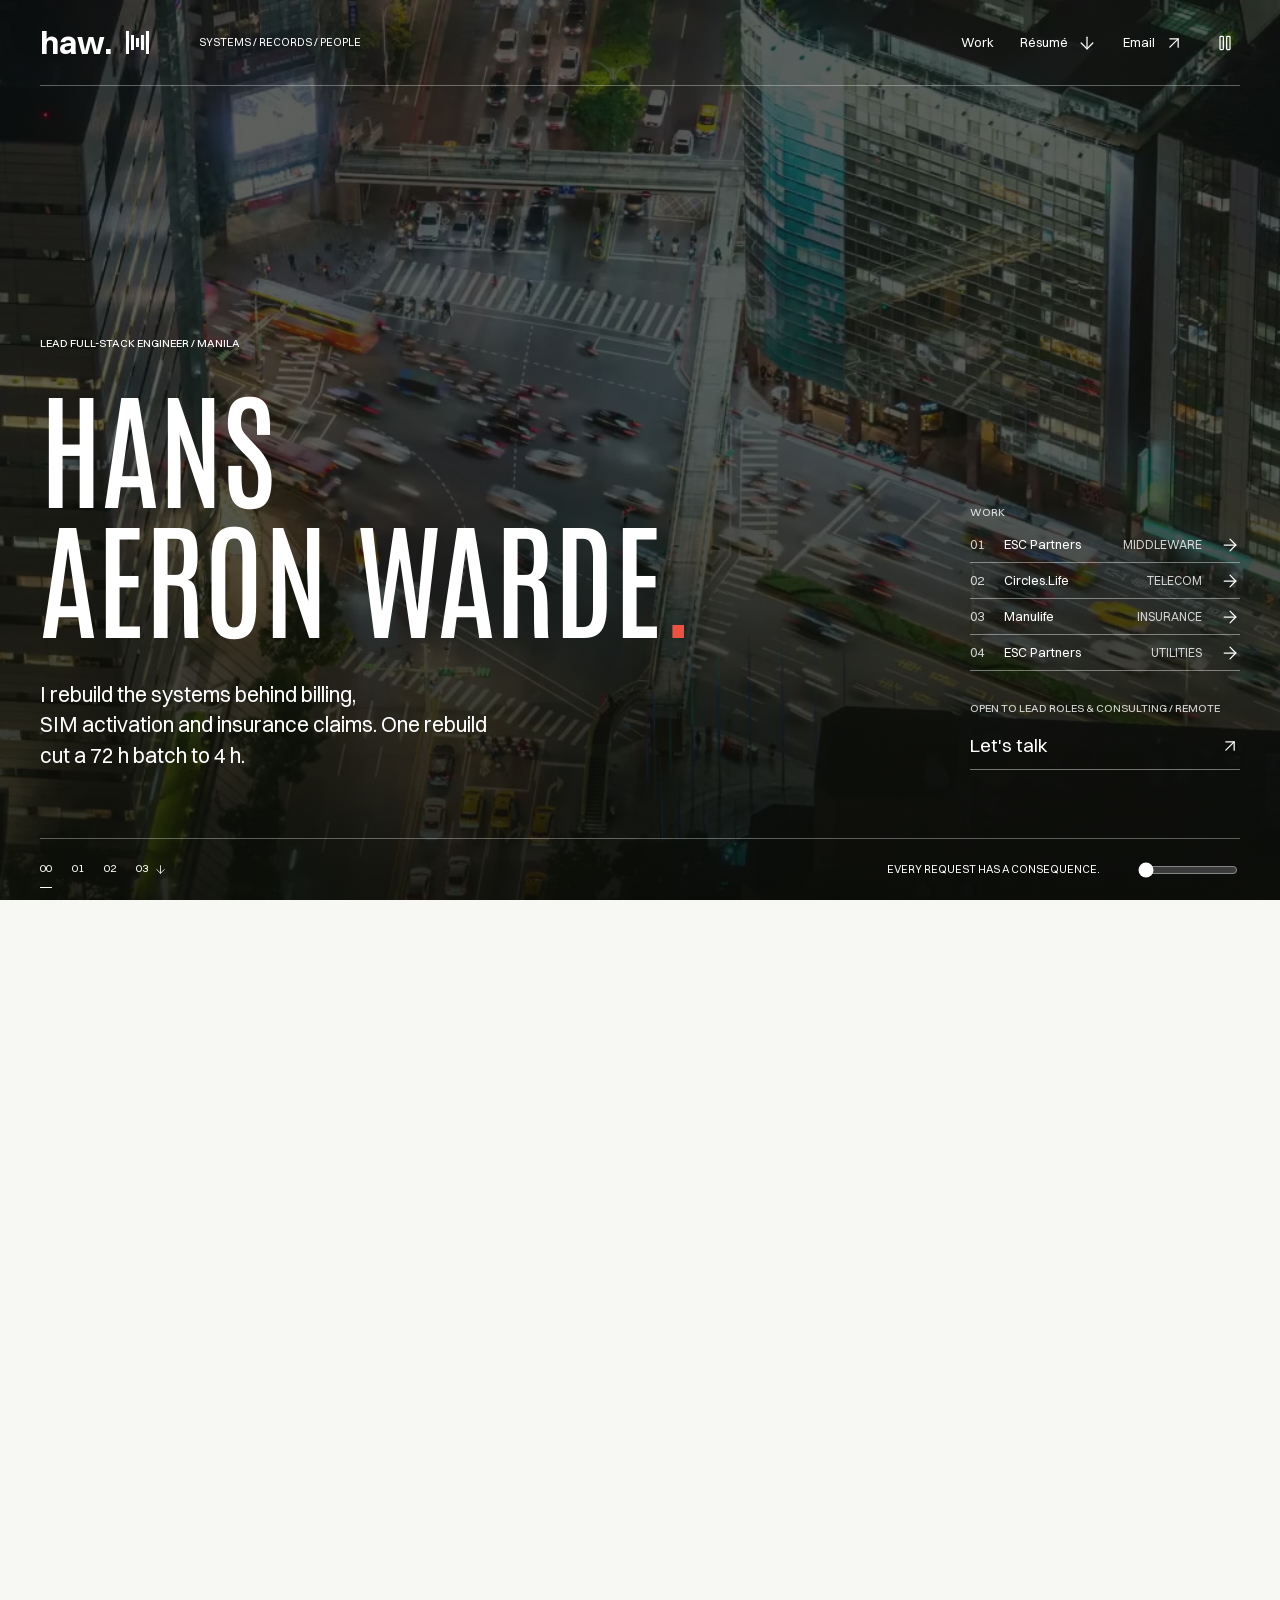
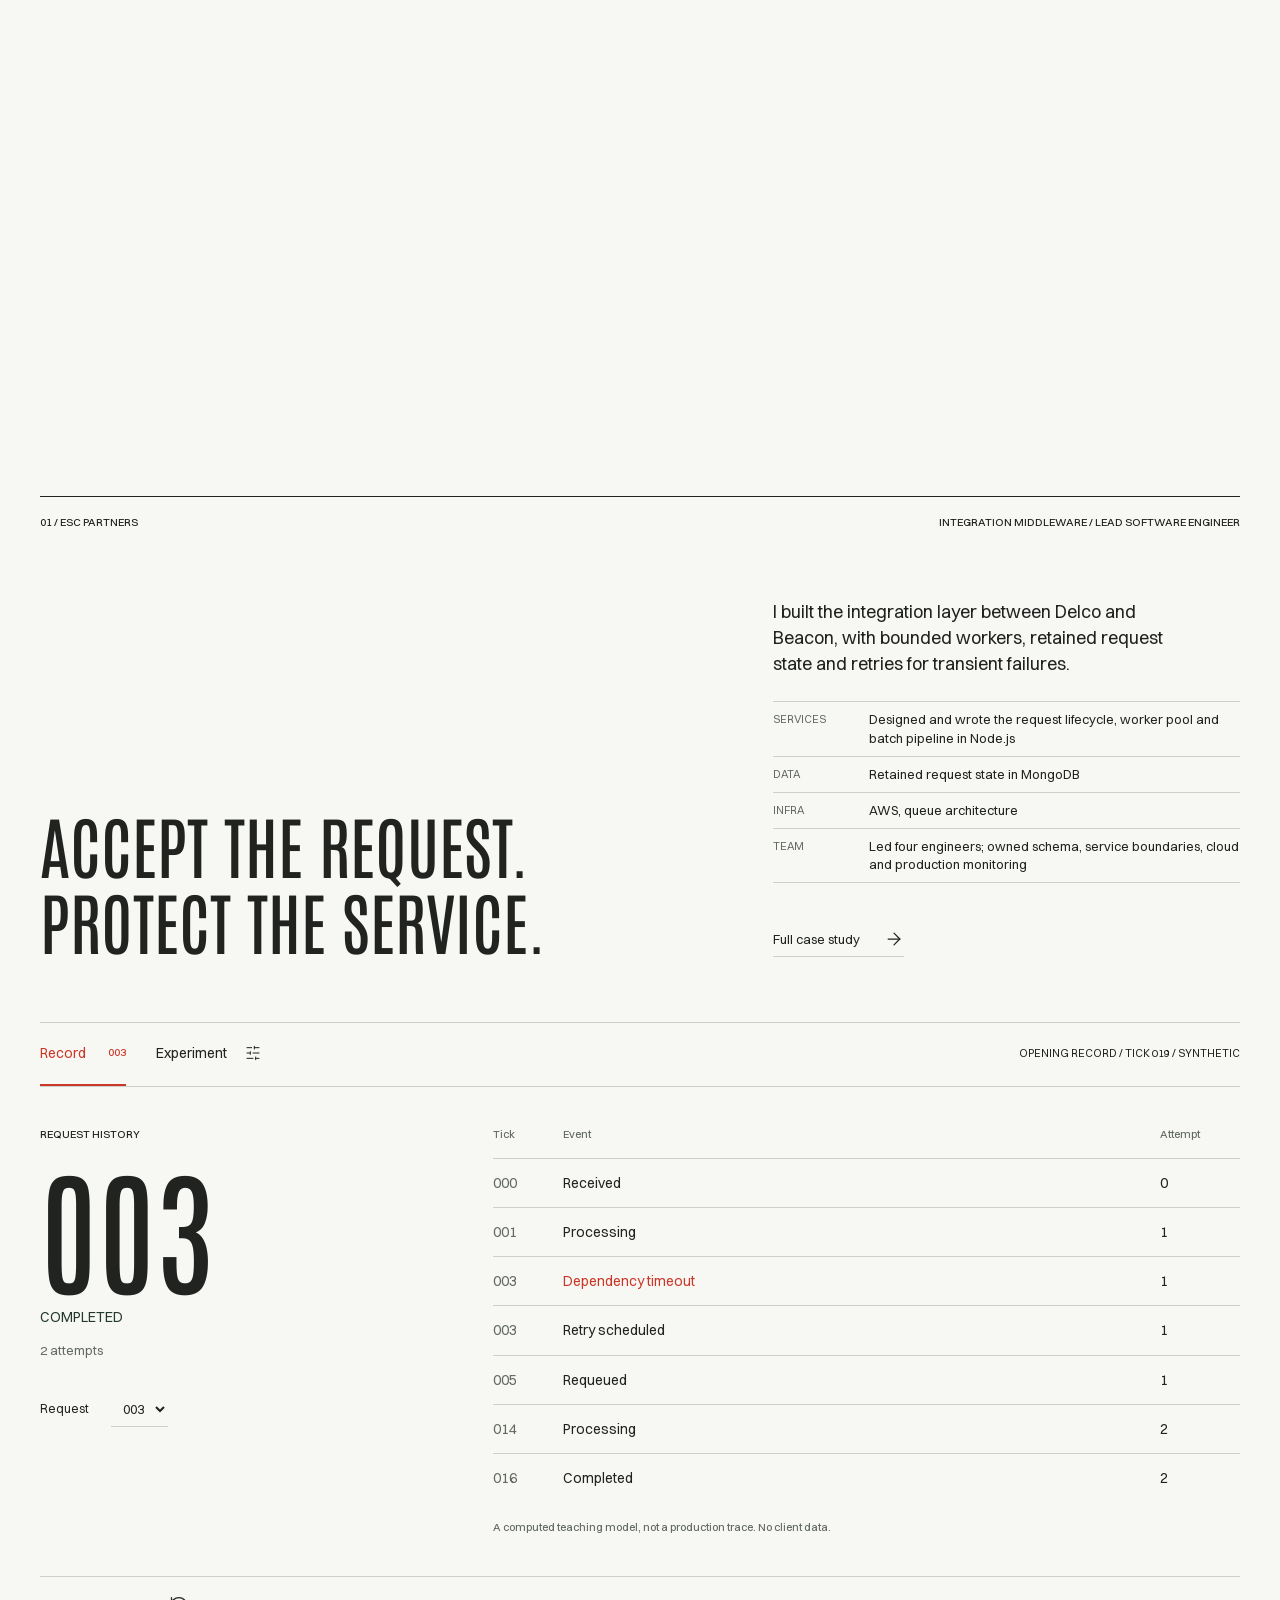
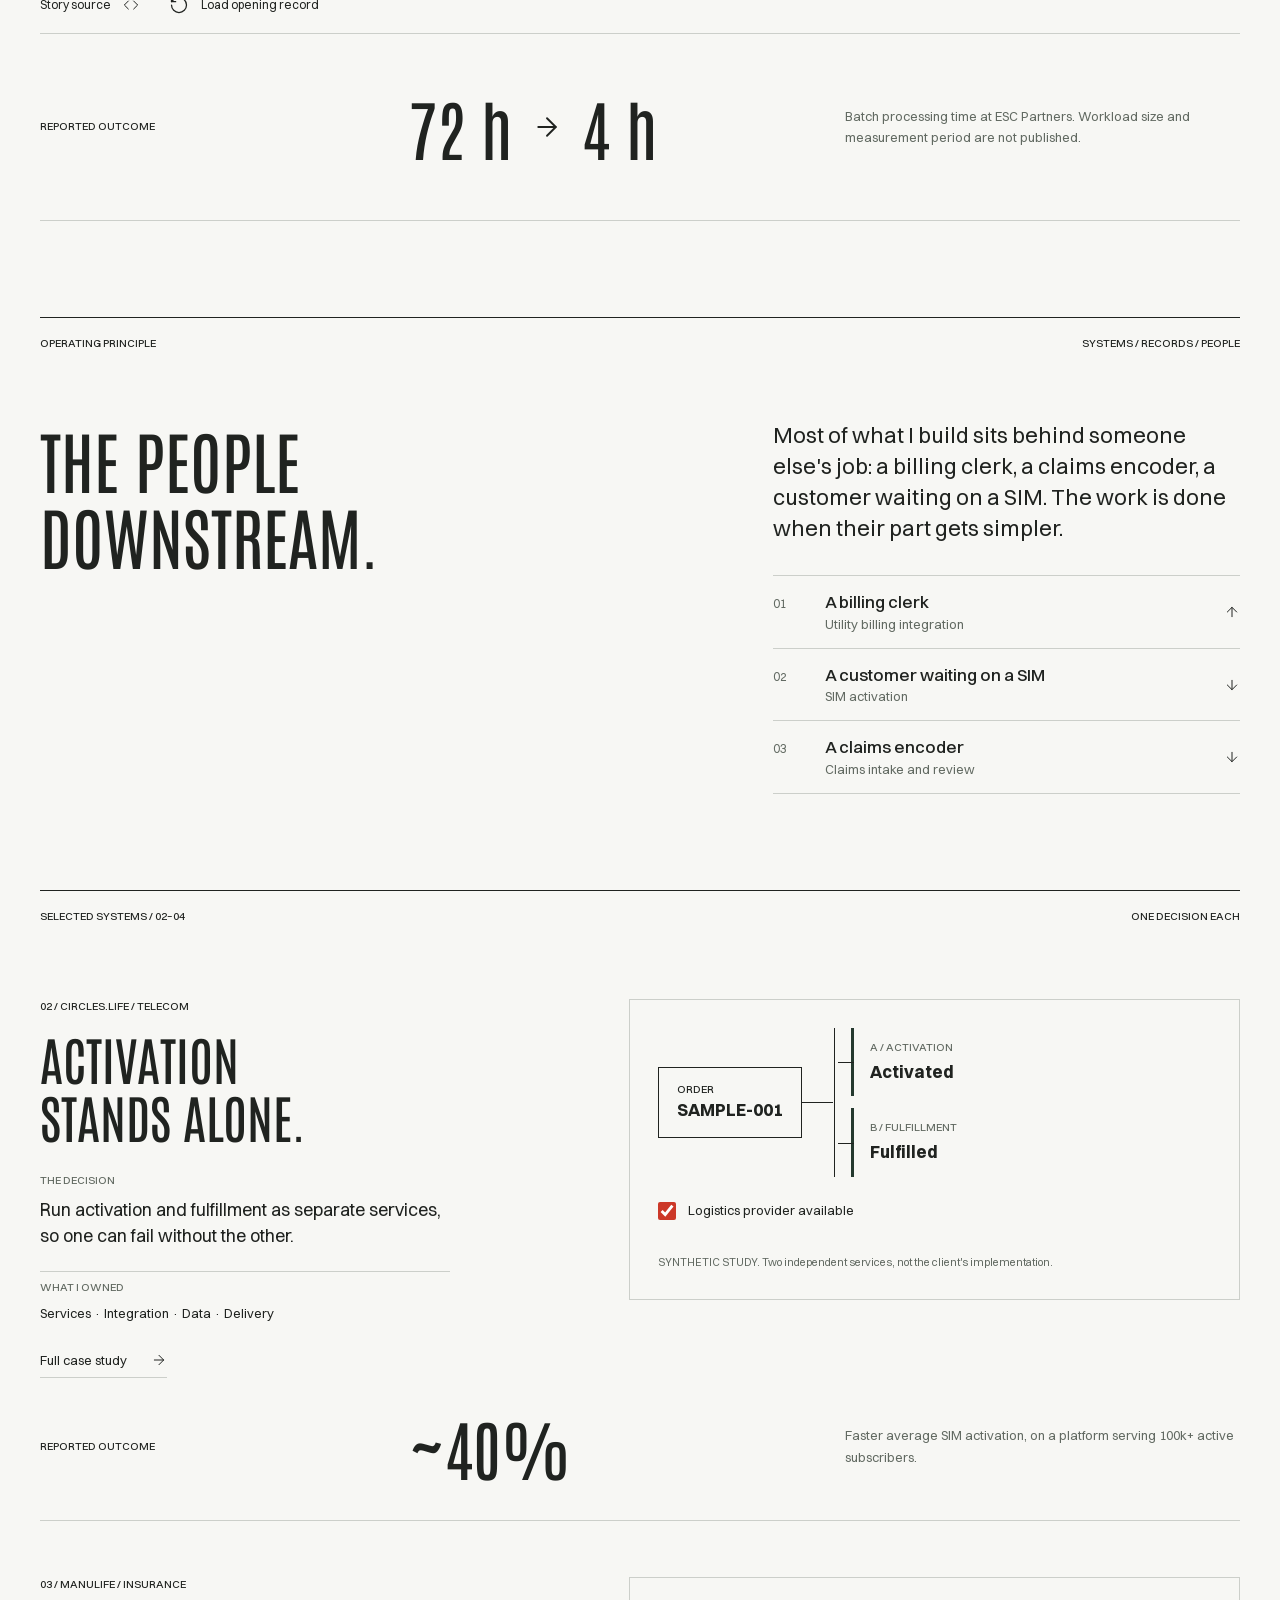
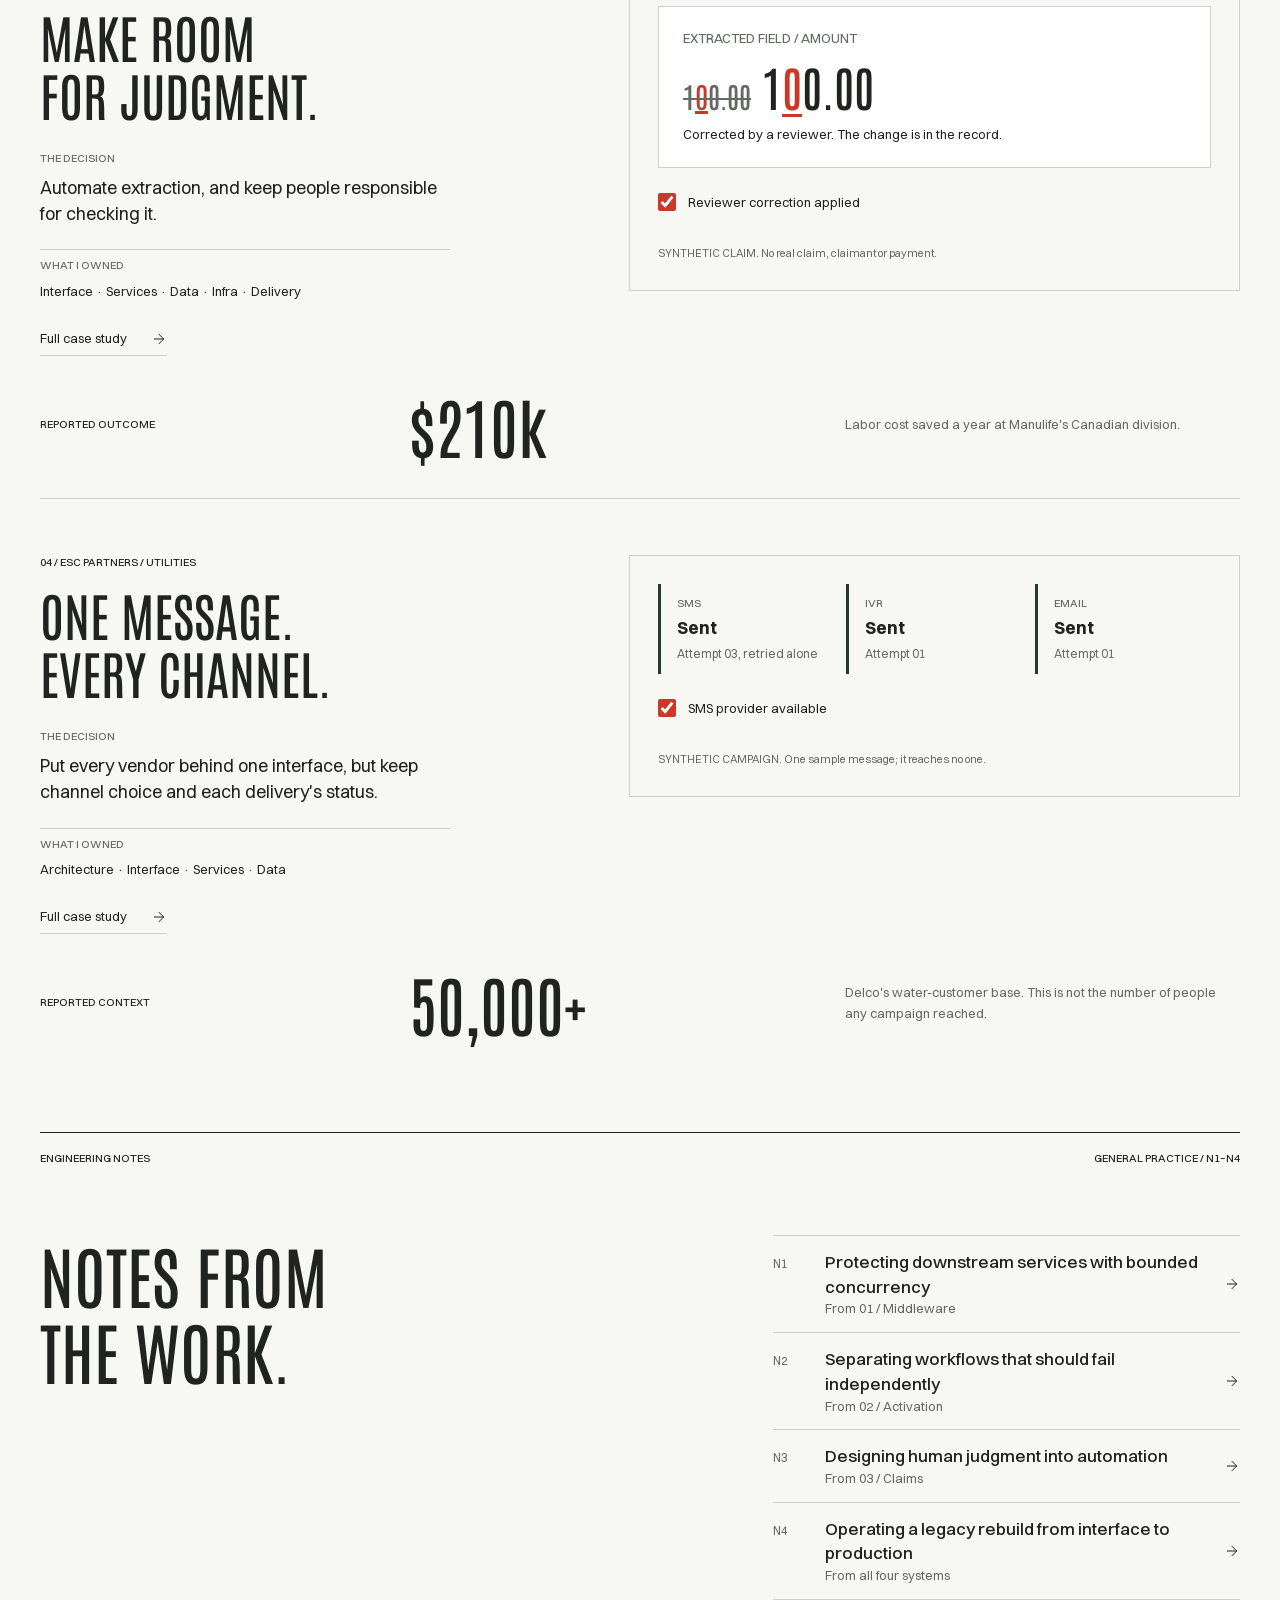
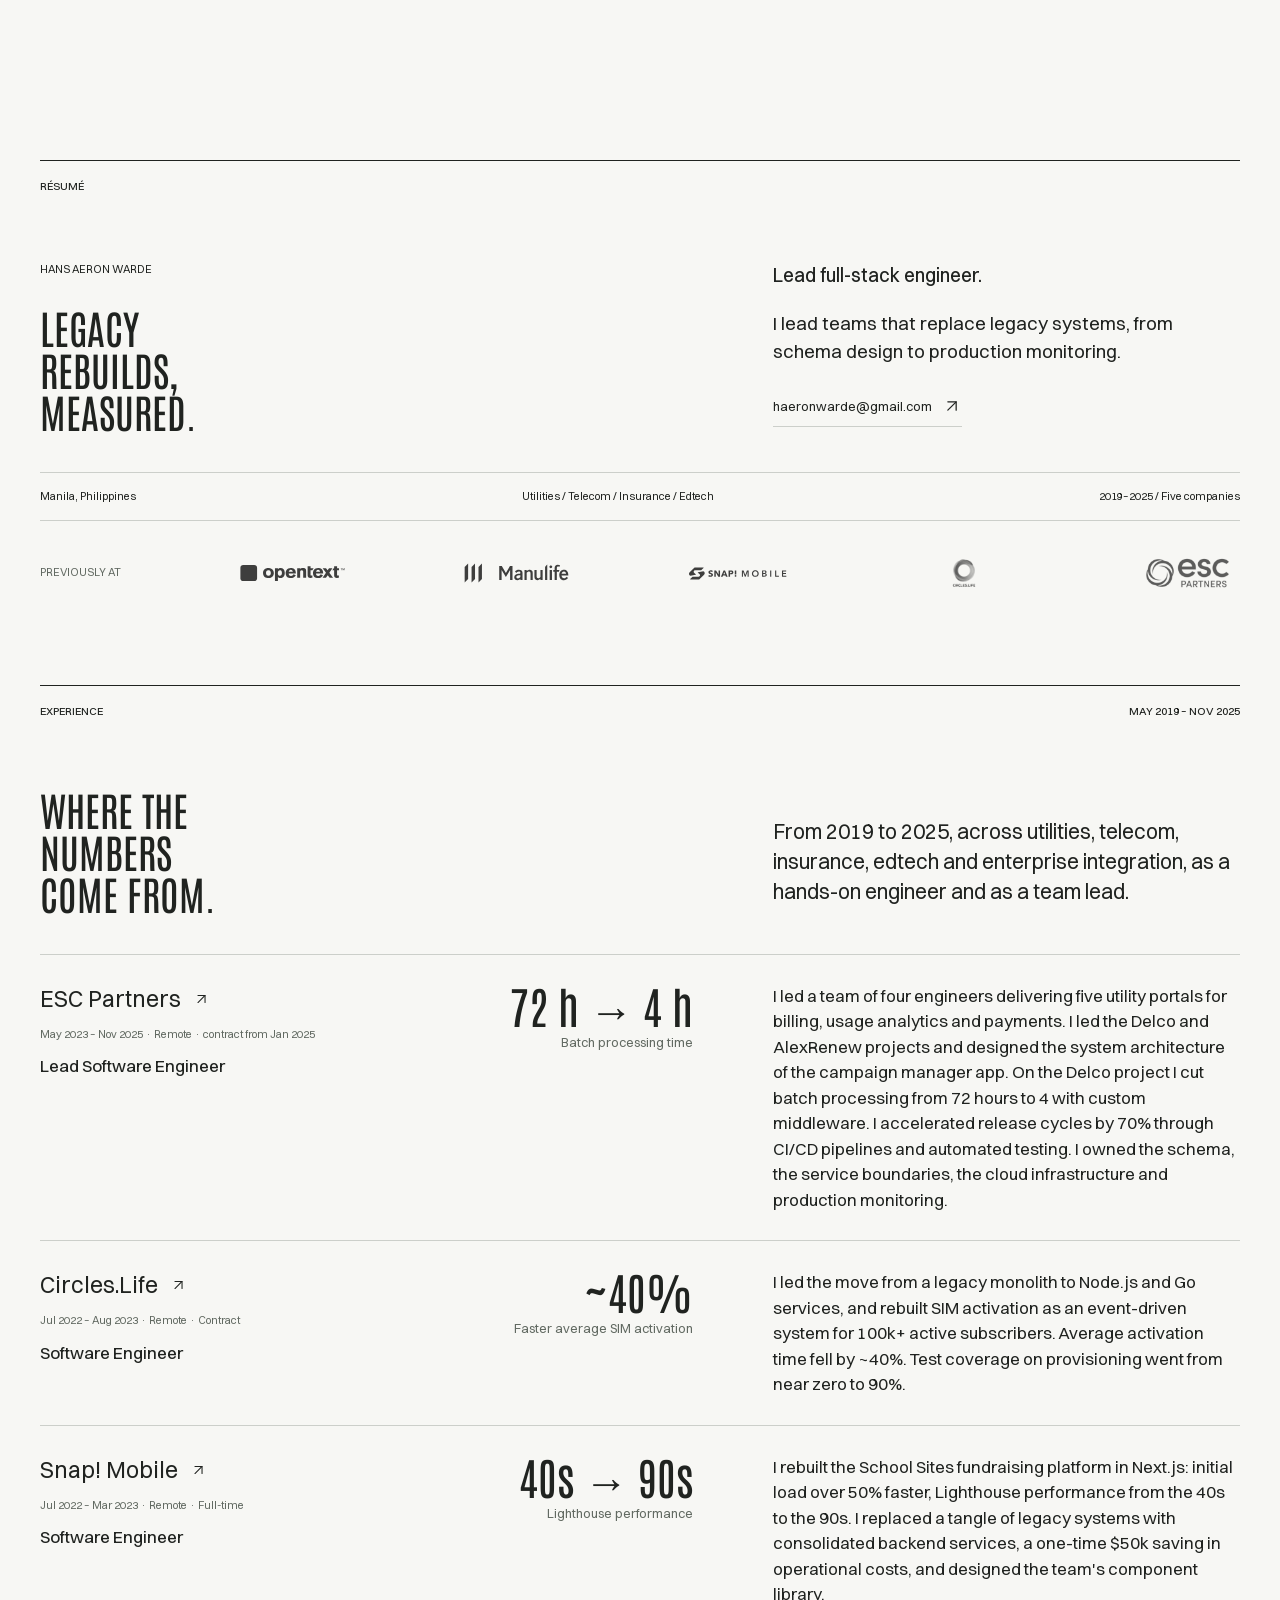
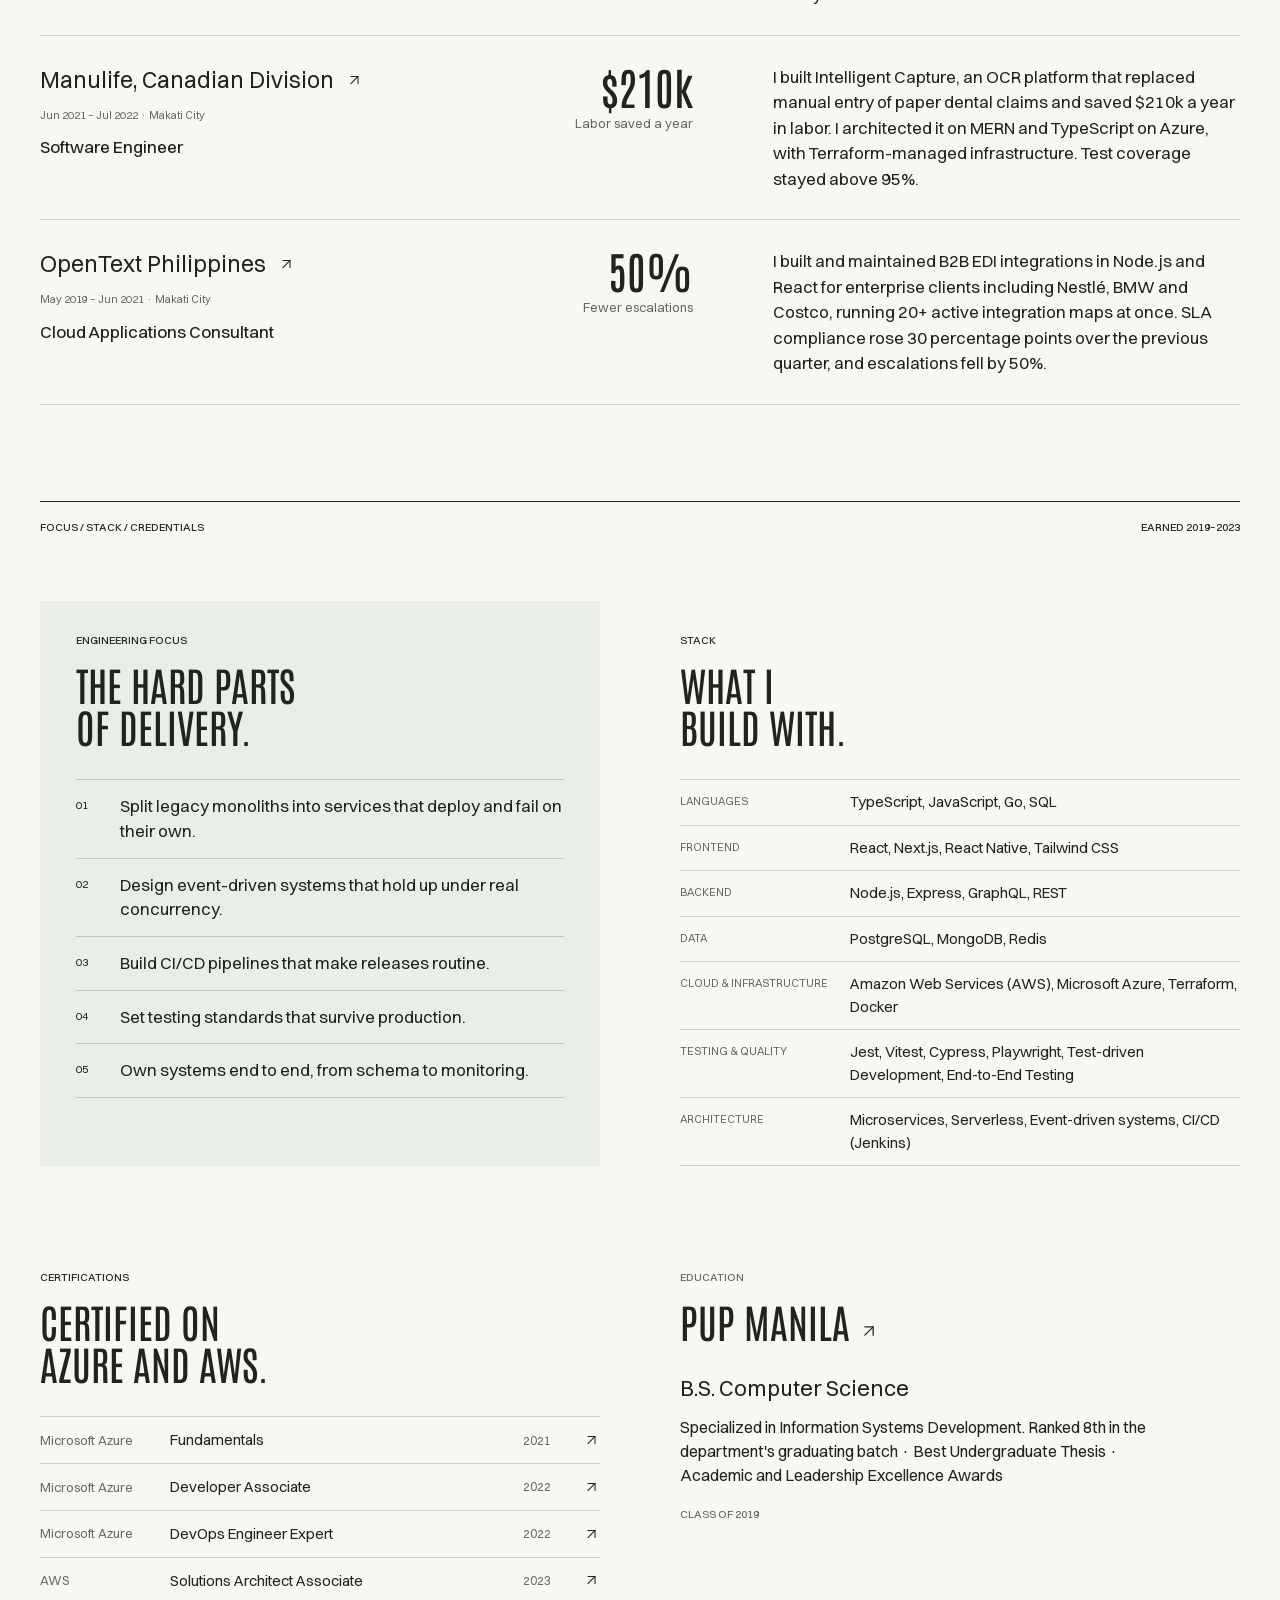
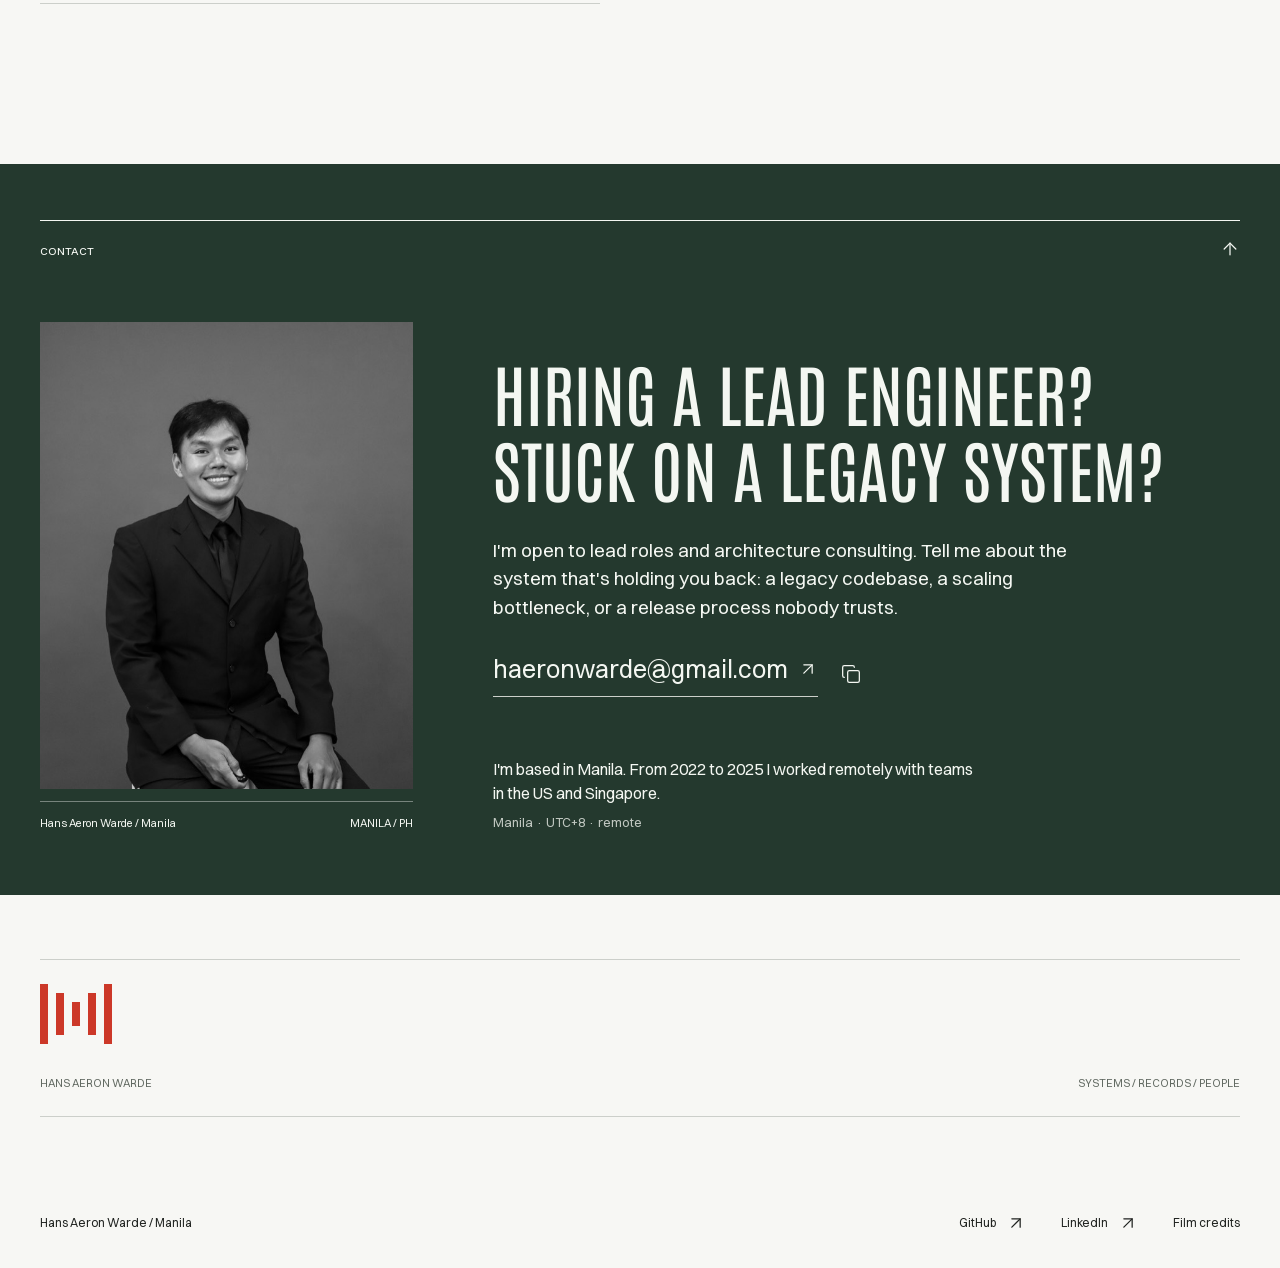
==== commit 5ee3fb40: "fix: correct the N2 and N3 note snippets, tighten home and résumé claims - N2: an order whose start " ====
--- a/index.html
+++ b/index.html
@@ -163,6 +163,7 @@
               <p>
                 I rebuild the systems behind billing,<br class="desktop" />
                 SIM activation and insurance claims.
+                <span class="hero-result">One rebuild cut a 72&#160;h batch to&#160;4&#160;h.</span>
               </p>
               <div class="arrival">
                 <nav class="arrival-index" aria-label="Case studies">
@@ -181,7 +182,7 @@
                     ><i data-lucide="arrow-right" aria-hidden="true"></i
                   ></a>
                 </nav>
-                <span class="eyebrow">OPEN TO LEAD ROLES &amp; CONSULTING</span
+                <span class="eyebrow">OPEN TO LEAD ROLES &amp; CONSULTING / REMOTE</span
                 ><a href="mailto:haeronwarde@gmail.com"
                   >Let's talk
                   <i data-lucide="arrow-up-right" aria-hidden="true"></i
@@ -512,7 +513,7 @@
         <div class="reported">
           <span class="eyebrow">REPORTED OUTCOME</span
           ><strong
-            >72 h <i data-lucide="arrow-right" aria-hidden="true"></i> 4
+            >72 h <i data-lucide="arrow-right" aria-hidden="true"></i><span class="sr-only">to</span> 4
             h</strong
           >
           <p>
@@ -575,12 +576,7 @@
               Run activation and fulfillment as separate services, so one can
               fail without the other.
             </p>
-            <dl class="layers" aria-label="What I owned, by layer">
-              <div><dt>Services</dt><dd>Led the move from the monolith to Go and Node.js services</dd></div>
-              <div><dt>Integration</dt><dd>Wired in the SIM controllers and logistics providers</dd></div>
-              <div><dt>Data</dt><dd>Event-driven, on PostgreSQL and Redis</dd></div>
-              <div><dt>Delivery</dt><dd>Provisioning test coverage from near zero to 90%</dd></div>
-            </dl>
+            <p class="owned"><span class="eyebrow">WHAT I OWNED</span> Services &#183; Integration &#183; Data &#183; Delivery</p>
             <a class="case-link" href="work/sim-activation.html"
               >Full case study <i data-lucide="arrow-right" aria-hidden="true"></i
             ></a>
@@ -625,13 +621,7 @@
               <span class="eyebrow">THE DECISION</span>
               Automate extraction, and keep people responsible for checking it.
             </p>
-            <dl class="layers" aria-label="What I owned, by layer">
-              <div><dt>Interface</dt><dd>Built the validation app in React</dd></div>
-              <div><dt>Services</dt><dd>Trained the OCR model; built the routing rules in Node.js and TypeScript</dd></div>
-              <div><dt>Data</dt><dd>Built the audit trail, on MongoDB</dd></div>
-              <div><dt>Infra</dt><dd>Azure, with Terraform-managed infrastructure</dd></div>
-              <div><dt>Delivery</dt><dd>Test coverage above 95%</dd></div>
-            </dl>
+            <p class="owned"><span class="eyebrow">WHAT I OWNED</span> Interface &#183; Services &#183; Data &#183; Infra &#183; Delivery</p>
             <a class="case-link" href="work/claims-intake.html"
               >Full case study <i data-lucide="arrow-right" aria-hidden="true"></i
             ></a>
@@ -670,11 +660,7 @@
               Put every vendor behind one interface, but keep channel choice and
               each delivery&#x27;s status.
             </p>
-            <dl class="layers" aria-label="What I owned, by layer">
-              <div><dt>Interface</dt><dd>Built templates and audience scheduling in React and Mustache</dd></div>
-              <div><dt>Services</dt><dd>Built the channel integrations: Twilio SMS and IVR, AWS SES</dd></div>
-              <div><dt>Data</dt><dd>Built per-channel delivery tracking, on MongoDB</dd></div>
-            </dl>
+            <p class="owned"><span class="eyebrow">WHAT I OWNED</span> Architecture &#183; Interface &#183; Services &#183; Data</p>
             <a class="case-link" href="work/campaign-delivery.html"
               >Full case study <i data-lucide="arrow-right" aria-hidden="true"></i
             ></a>
@@ -811,7 +797,7 @@
             Where the<br />numbers<br />come from.
           </h2>
           <p>
-            Seven years across utilities, telecom, insurance, edtech and
+            From 2019 to 2025, across utilities, telecom, insurance, edtech and
             enterprise integration, as a hands-on engineer and as a
             team&#160;lead.
           </p>
@@ -830,7 +816,8 @@
                 ></i></a
               ><span class="career-dates"
                 ><time datetime="2023-05">May 2023</time> &#8211;
-                <time datetime="2025-11">Nov 2025</time> &#183; Remote</span
+                <time datetime="2025-11">Nov 2025</time> &#183; Remote &#183;
+                contract from <time datetime="2025-01">Jan 2025</time></span
               >
               <h3>Lead Software Engineer</h3>
               <dl class="career-metric"><dt>72 h &#8594; 4 h</dt><dd>Batch processing time</dd></dl>
@@ -838,8 +825,10 @@
             <div>
               <p>
                 I led a team of four engineers delivering five utility portals
-                for billing, usage analytics and payments. I cut batch
-                processing from 72 hours to 4 with custom middleware, and
+                for billing, usage analytics and payments. I led the Delco and
+                AlexRenew projects and designed the system architecture of the
+                campaign manager app. On the Delco project I cut batch
+                processing from 72 hours to 4 with custom middleware. I
                 accelerated release cycles by 70% through CI/CD pipelines and
                 automated testing. I owned the schema, the service boundaries,
                 the cloud infrastructure and production&#160;monitoring.
@@ -859,7 +848,8 @@
                 ></i></a
               ><span class="career-dates"
                 ><time datetime="2022-07">Jul 2022</time> &#8211;
-                <time datetime="2023-08">Aug 2023</time> &#183; Remote</span
+                <time datetime="2023-08">Aug 2023</time> &#183; Remote &#183;
+                Contract</span
               >
               <h3>Software Engineer</h3>
               <dl class="career-metric"><dt>~40%</dt><dd>Faster average SIM activation</dd></dl>
@@ -886,7 +876,8 @@
                 ></i></a
               ><span class="career-dates"
                 ><time datetime="2022-07">Jul 2022</time> &#8211;
-                <time datetime="2023-03">Mar 2023</time> &#183; Remote</span
+                <time datetime="2023-03">Mar 2023</time> &#183; Remote &#183;
+                Full-time</span
               >
               <h3>Software Engineer</h3>
               <dl class="career-metric"><dt>40s &#8594; 90s</dt><dd>Lighthouse performance</dd></dl>
@@ -896,7 +887,7 @@
                 I rebuilt the School Sites fundraising platform in Next.js:
                 initial load over 50% faster, Lighthouse performance from the
                 40s to the 90s. I replaced a tangle of legacy systems with
-                consolidated backend services, saving $50k in operational costs,
+                consolidated backend services, a one-time $50k saving in operational costs,
                 and designed the team&#x27;s component library.
               </p>
             </div>
@@ -953,8 +944,9 @@
               <p>
                 I built and maintained B2B EDI integrations in Node.js and React
                 for enterprise clients including Nestl&#233;, BMW and Costco,
-                running 20+ active integration maps at once. SLA compliance
-                improved by 30% and escalations fell by 50%.
+                running 20+ active integration maps at once. SLA compliance rose
+                30 percentage points over the previous quarter, and escalations
+                fell by 50%.
               </p>
             </div>
           </article>
--- a/d20.css
+++ b/d20.css
@@ -105,6 +105,23 @@
   font-size: 18px;
 }
 .decision .eyebrow {
+  margin-bottom: 8px;
+  color: var(--muted);
+}
+/* Below 360 px one more line leaves no room for the film controls, so the pinned film falls back to static; the study repeats this result. */
+@media (max-width: 359px) {
+  .hero-result {
+    display: none;
+  }
+}
+.owned {
+  max-width: 410px;
+  margin: 0 0 24px;
+  padding-top: 8px;
+  border-top: 1px solid var(--line);
+  font-size: 13px;
+}
+.owned .eyebrow {
   margin-bottom: 8px;
   color: var(--muted);
 }
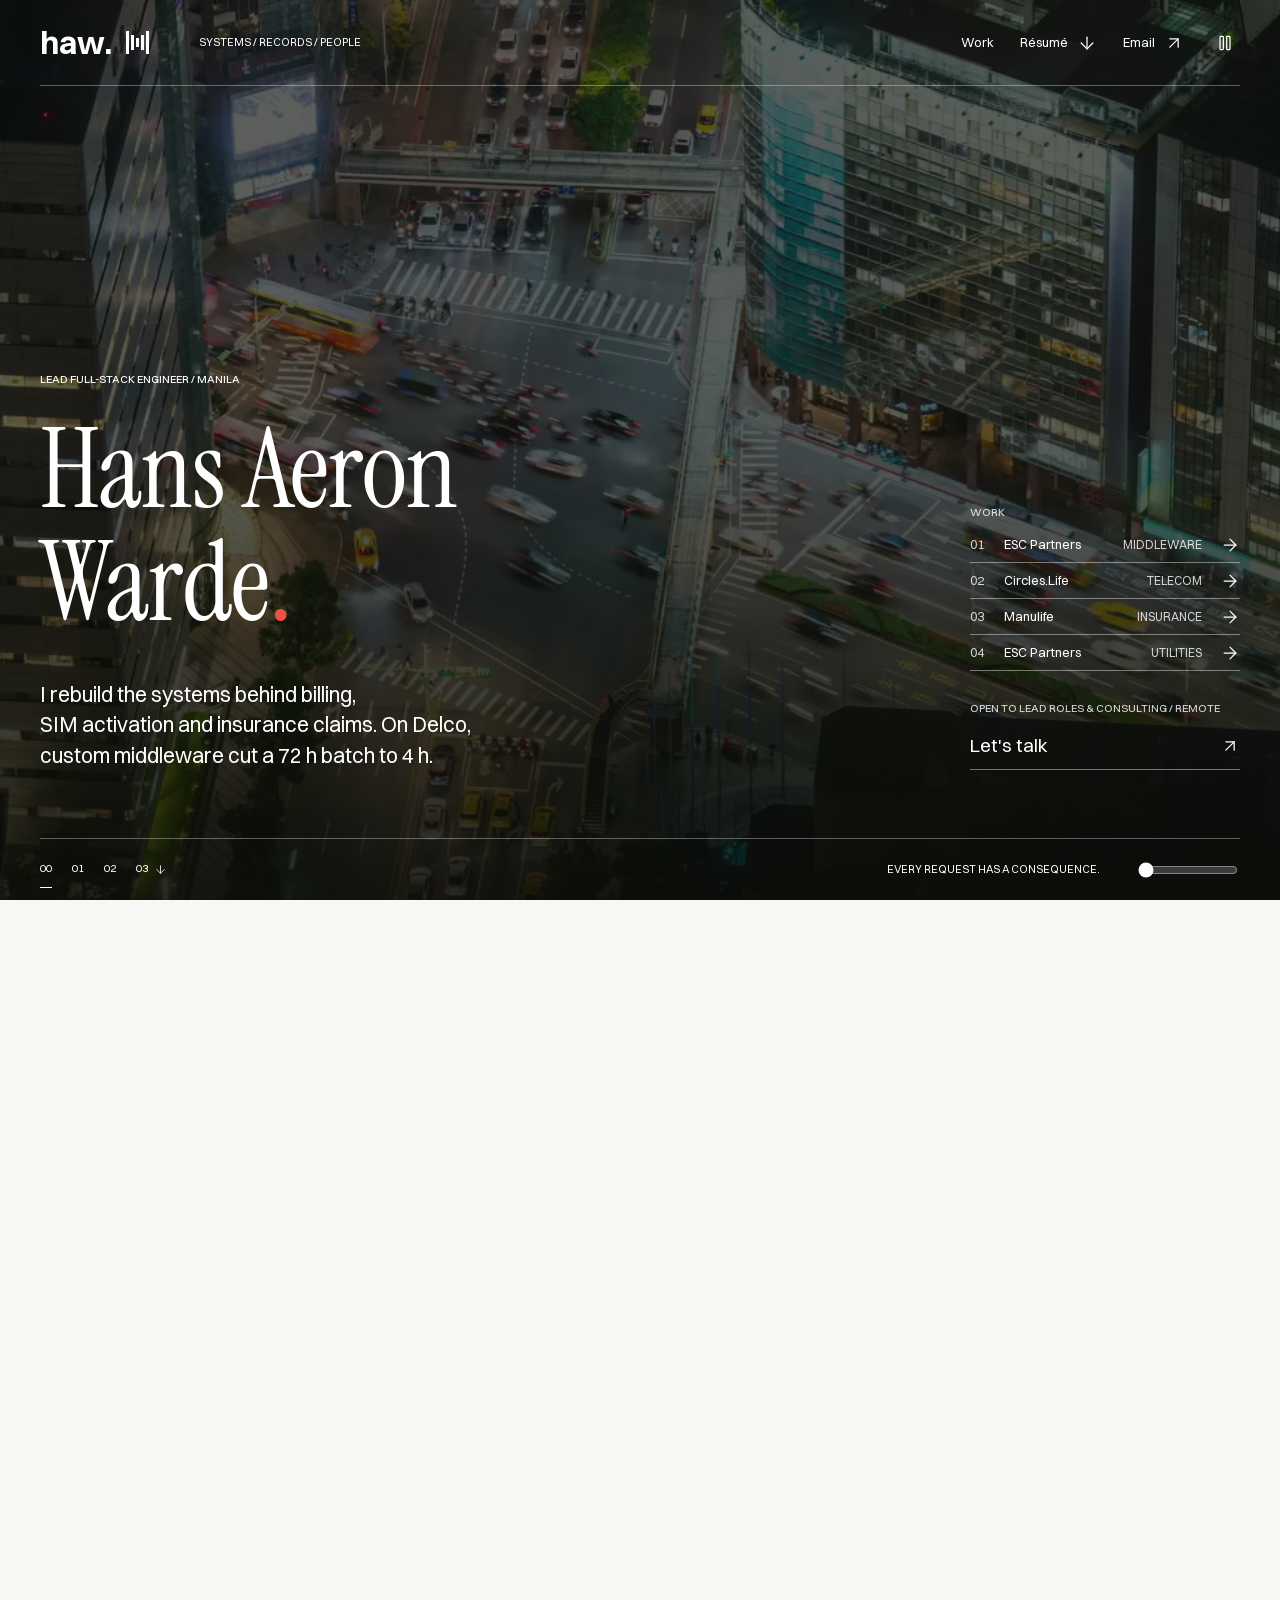
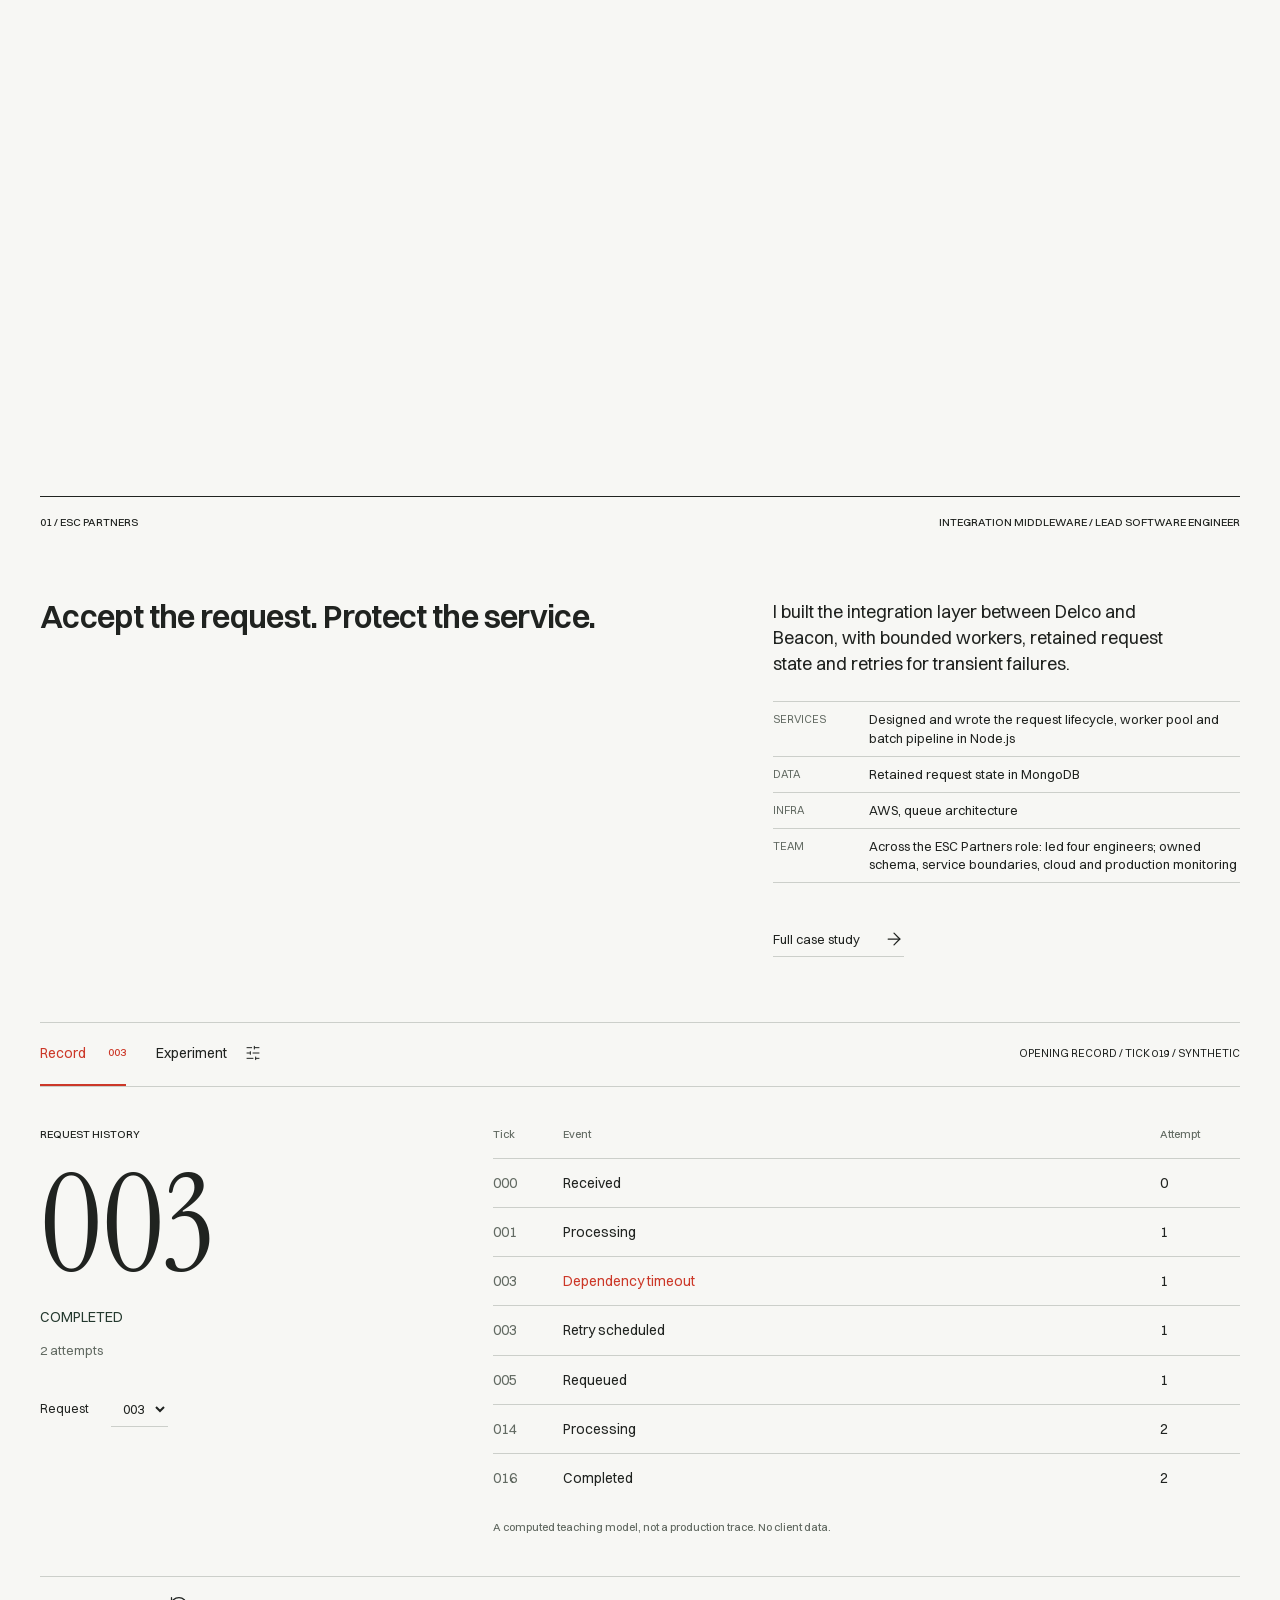
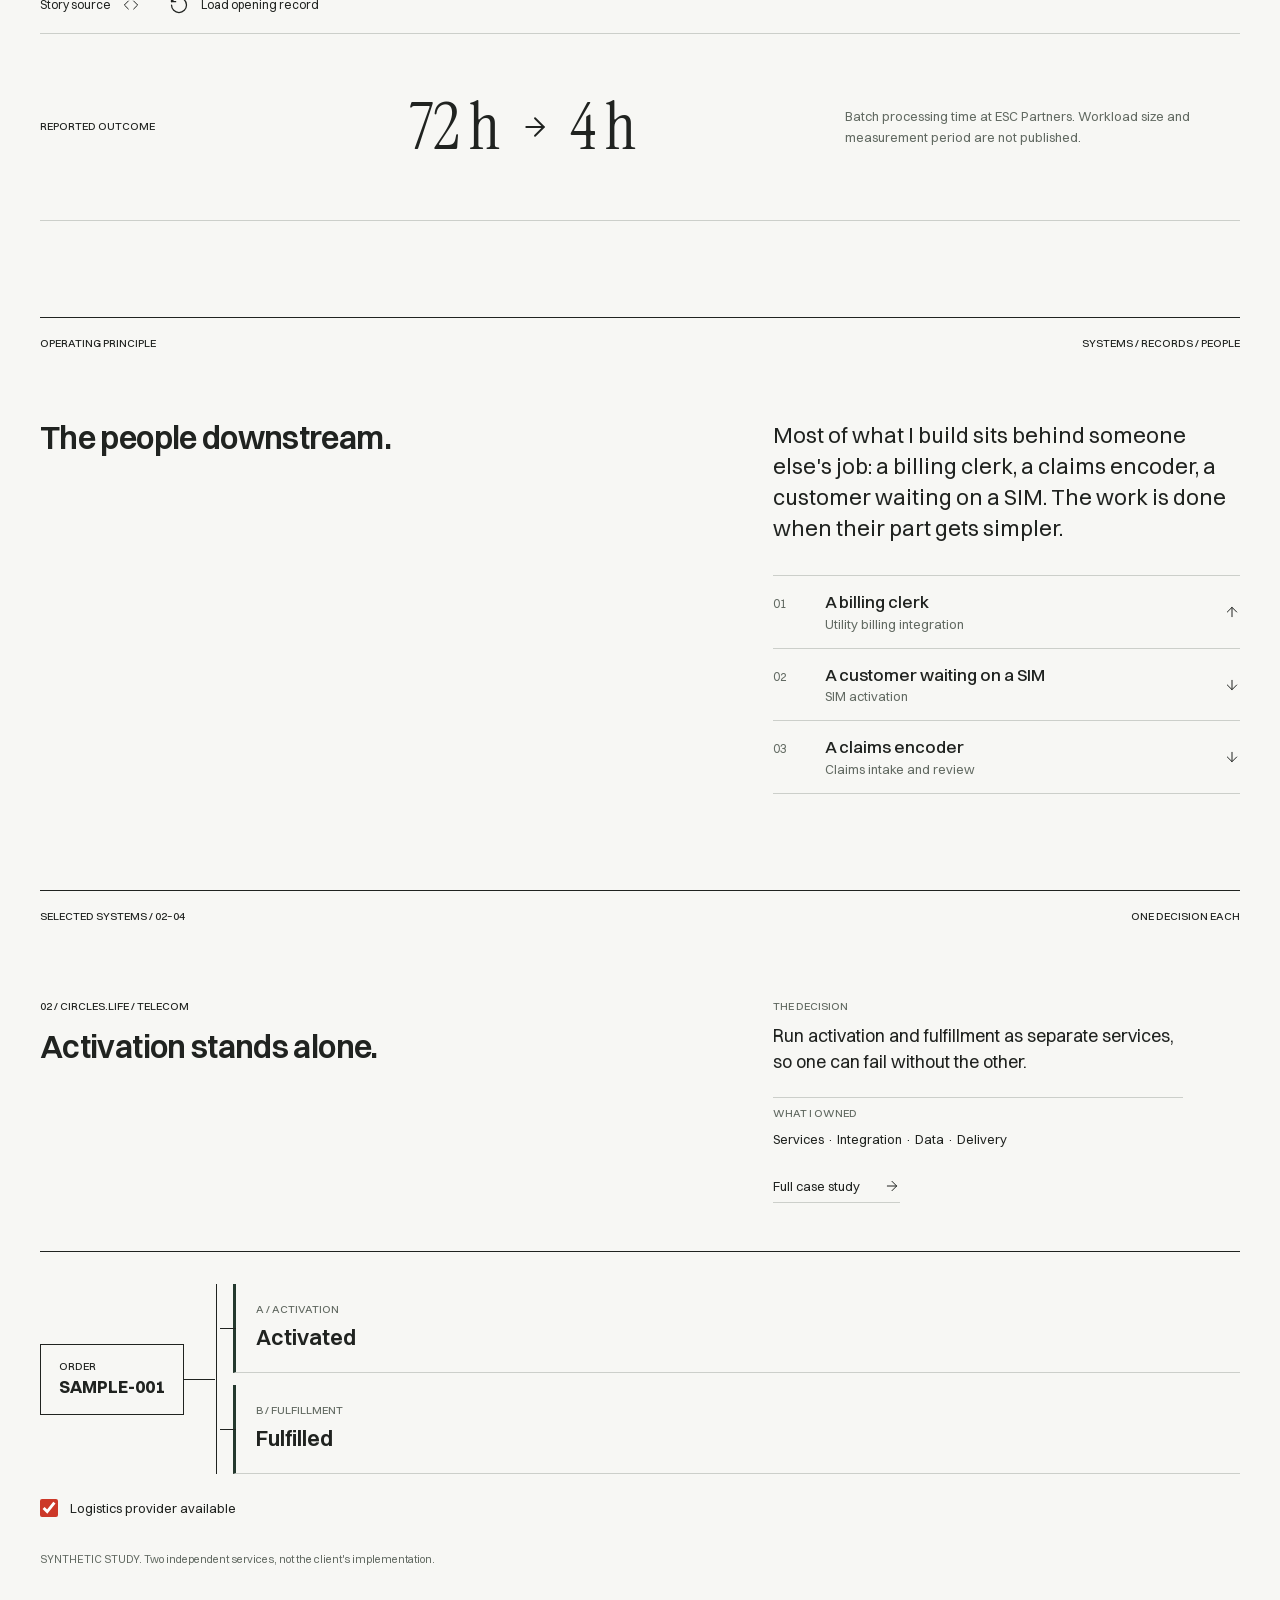
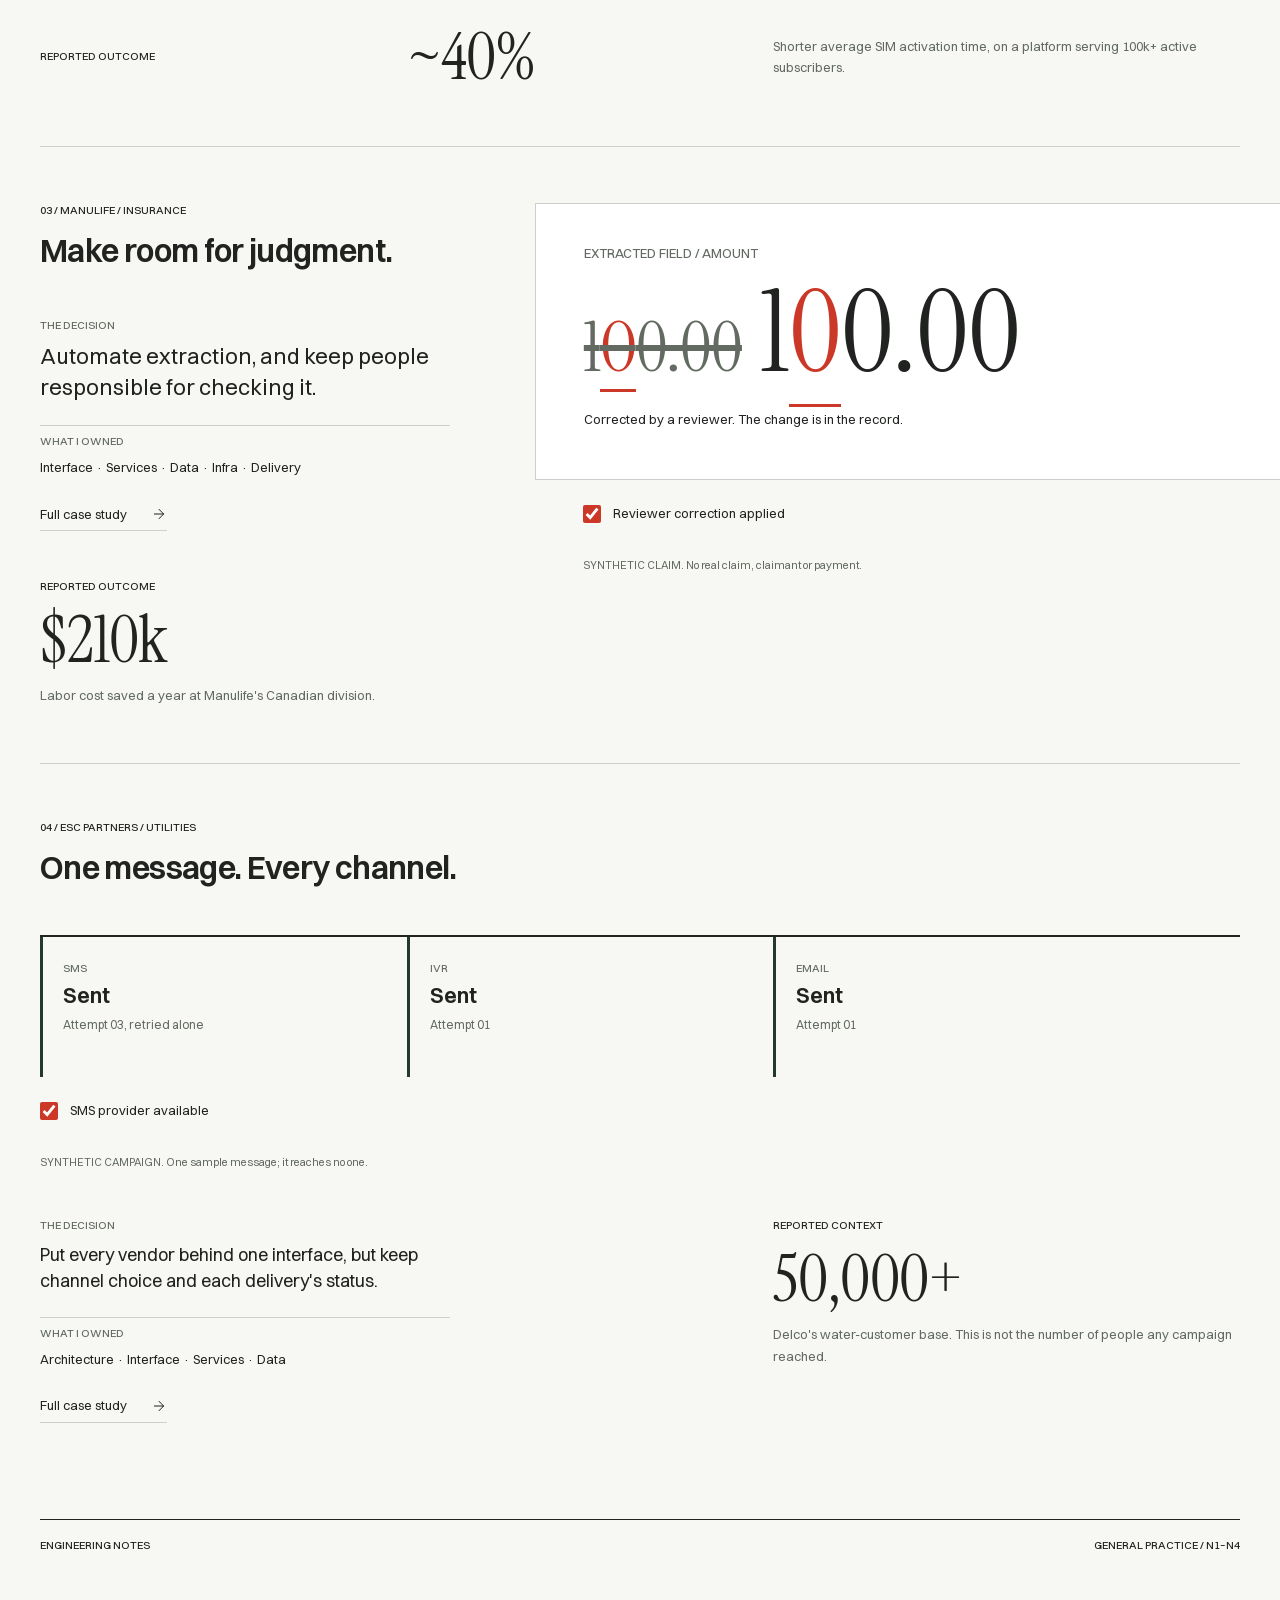
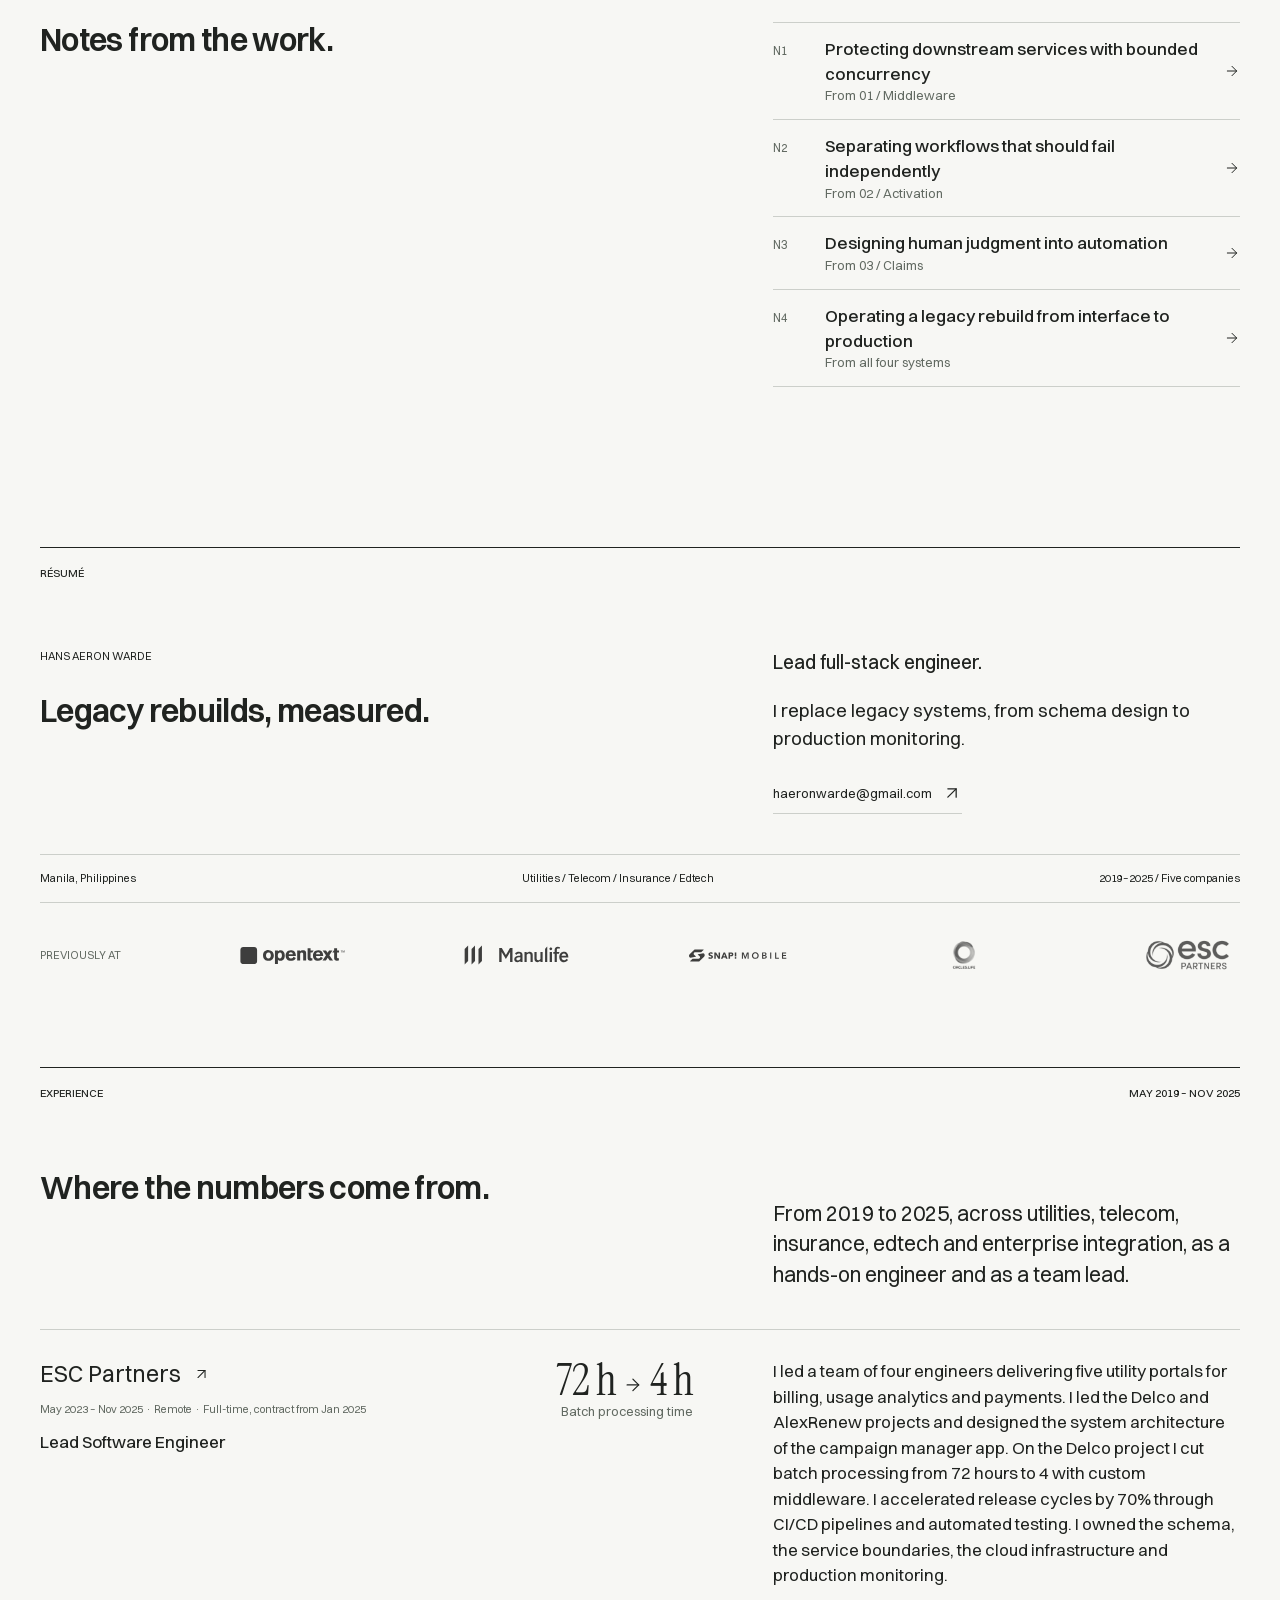
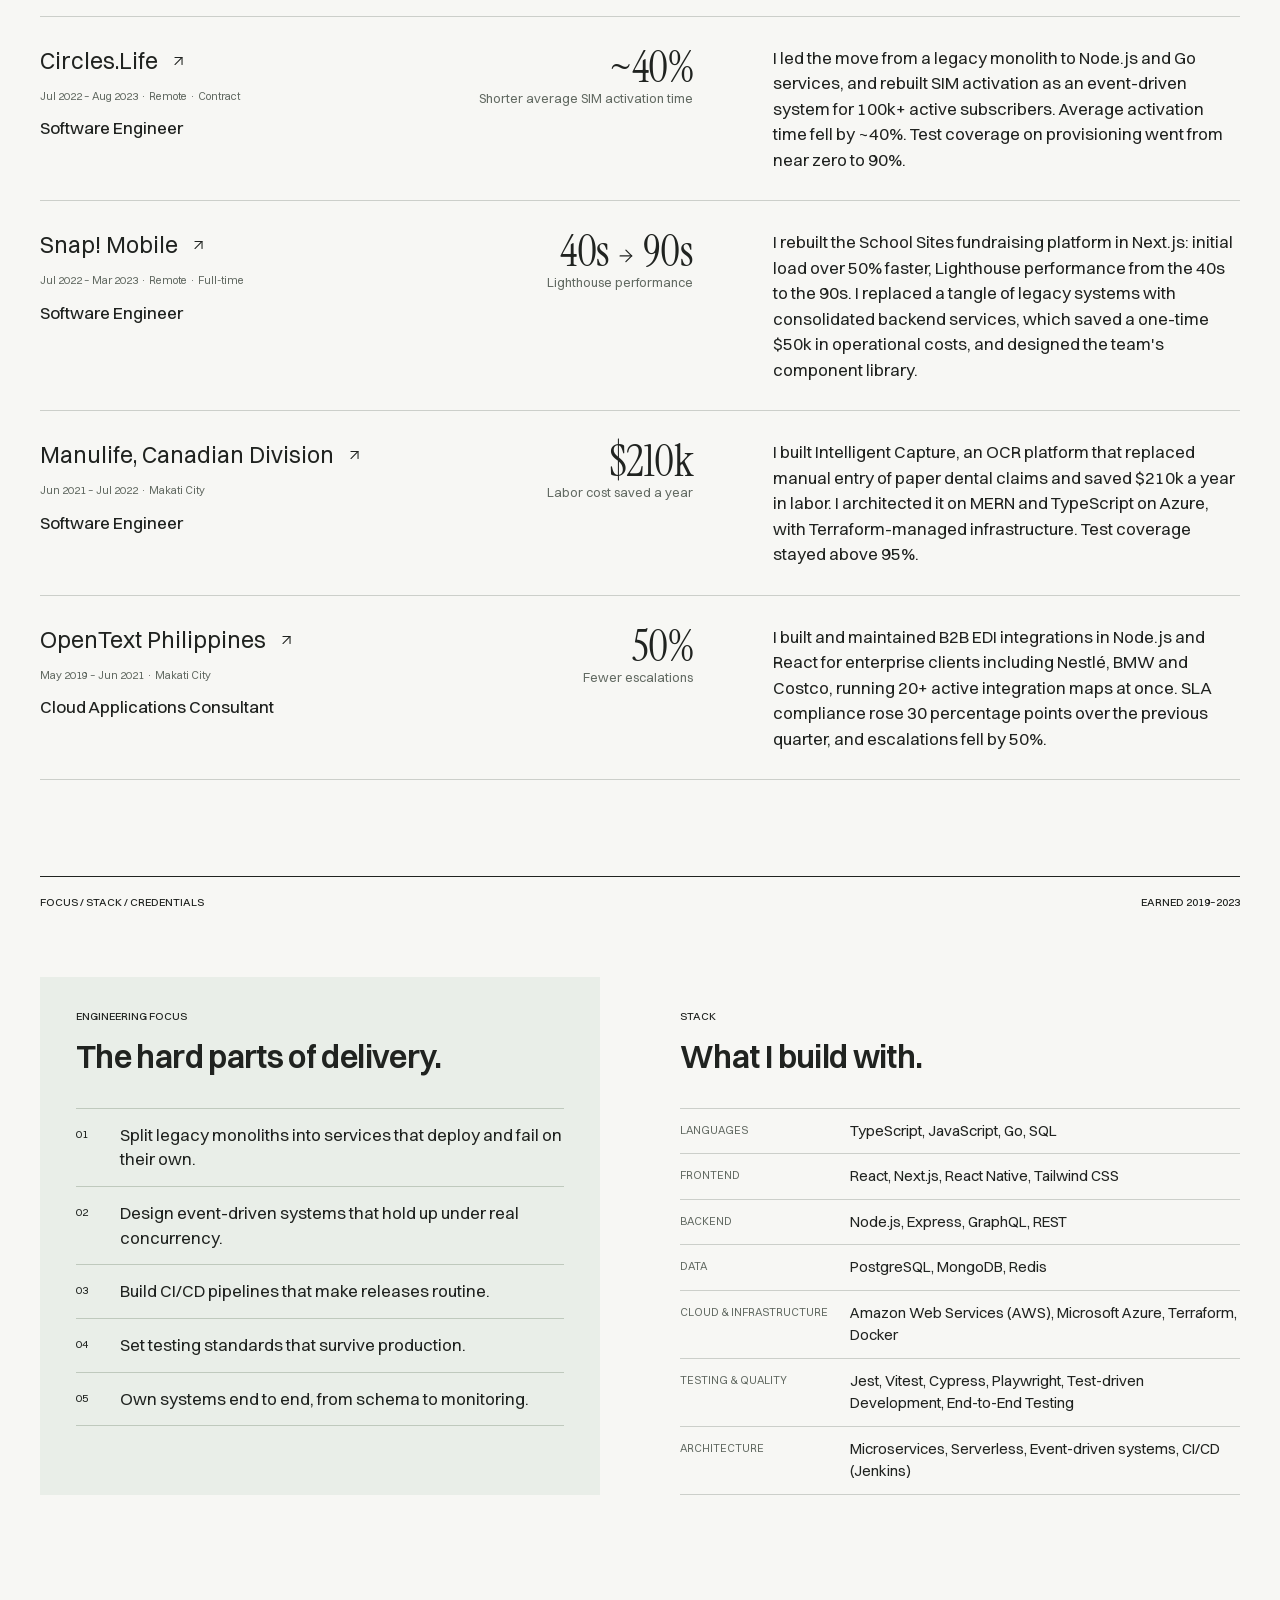
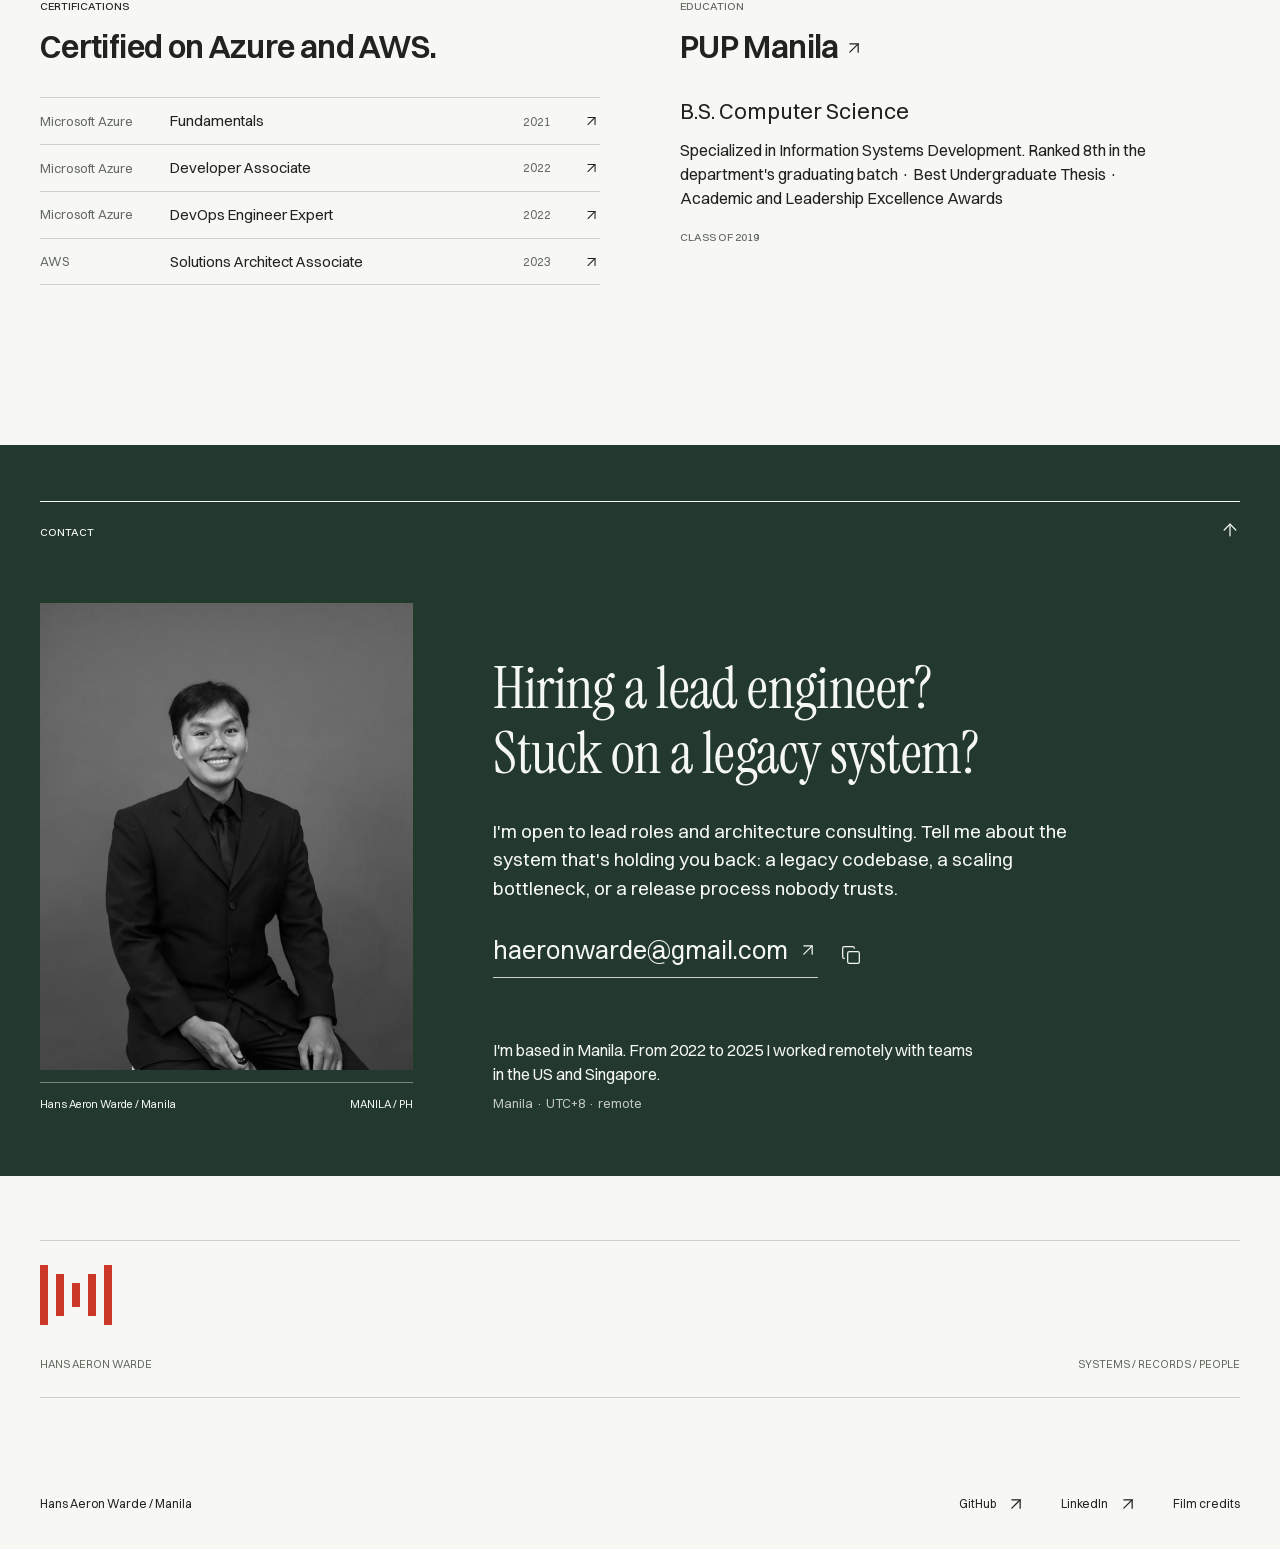
==== commit 123fa02a: "feat: D21 Instrument Serif, calmer heading hierarchy, distinct home previews - Instrument Serif (SIL" ====
--- a/index.html
+++ b/index.html
@@ -19,7 +19,7 @@
     />
     <meta
       property="og:description"
-      content="Batch processing cut from 72 hours to 4. SIM activation ~40% faster for 100k+ active subscribers. $210k a year saved on claims intake. Open to lead roles and architecture consulting."
+      content="Batch processing cut from 72 hours to 4. SIM activation time ~40% shorter for 100k+ active subscribers. $210k a year saved on claims intake. Open to lead roles and architecture consulting."
     />
     <meta property="og:url" content="https://hansaeronwarde.github.io/" />
     <meta
@@ -34,13 +34,13 @@
     />
     <meta
       name="twitter:description"
-      content="Batch processing cut from 72 hours to 4. SIM activation ~40% faster for 100k+ active subscribers. $210k a year saved on claims intake. Open to lead roles and architecture consulting."
+      content="Batch processing cut from 72 hours to 4. SIM activation time ~40% shorter for 100k+ active subscribers. $210k a year saved on claims intake. Open to lead roles and architecture consulting."
     />
     <link
       rel="preload"
-      href="assets/portfolio/fonts/Antonio-Variable.ttf"
+      href="assets/portfolio/fonts/InstrumentSerif-Regular.woff2"
       as="font"
-      type="font/ttf"
+      type="font/woff2"
       crossorigin
     />
     <link
@@ -156,14 +156,14 @@
           <div class="identity">
             <span class="eyebrow">LEAD FULL-STACK ENGINEER / MANILA</span>
             <h1 id="name">
-              HANS<br />
-              AERON WARDE<span>.</span>
+              Hans Aeron<br />
+              Warde<span>.</span>
             </h1>
             <div class="identity-bottom">
               <p>
                 I rebuild the systems behind billing,<br class="desktop" />
                 SIM activation and insurance claims.
-                <span class="hero-result">One rebuild cut a 72&#160;h batch to&#160;4&#160;h.</span>
+                <span class="hero-result">On Delco, custom middleware cut a 72&#160;h batch to&#160;4&#160;h.</span>
               </p>
               <div class="arrival">
                 <nav class="arrival-index" aria-label="Case studies">
@@ -197,19 +197,19 @@
             </div>
             <div class="worker-tracks">
               <div class="lane">
-                <span>01 / WORKER</span><b data-worker="1">IDLE</b><i></i>
+                <span>01 / WORKER</span><b data-worker="1">Idle</b><i></i>
               </div>
               <div class="lane">
-                <span>02 / WORKER</span><b data-worker="2">IDLE</b><i></i>
+                <span>02 / WORKER</span><b data-worker="2">Idle</b><i></i>
               </div>
               <div class="lane">
-                <span>03 / WORKER</span><b data-worker="3">IDLE</b><i></i>
+                <span>03 / WORKER</span><b data-worker="3">Idle</b><i></i>
               </div>
               <div class="lane">
-                <span>04 / WORKER</span><b data-worker="4">IDLE</b><i></i>
+                <span>04 / WORKER</span><b data-worker="4">Idle</b><i></i>
               </div>
               <div class="lane">
-                <span>05 / WORKER</span><b data-worker="5">IDLE</b><i></i>
+                <span>05 / WORKER</span><b data-worker="5">Idle</b><i></i>
               </div>
             </div>
             <div class="scene-foot">
@@ -300,8 +300,8 @@
           <span>01 / ESC PARTNERS</span><span>INTEGRATION MIDDLEWARE / LEAD SOFTWARE ENGINEER</span>
         </div>
         <div class="study-heading">
-          <h2 id="study-title" tabindex="-1">
-            Accept the request.<br />Protect the service.
+          <h2 id="study-title" class="heading" tabindex="-1">
+            Accept the request. Protect the service.
           </h2>
           <div>
             <p>
@@ -313,7 +313,7 @@
               <div><dt>Services</dt><dd>Designed and wrote the request lifecycle, worker pool and batch pipeline in Node.js</dd></div>
               <div><dt>Data</dt><dd>Retained request state in MongoDB</dd></div>
               <div><dt>Infra</dt><dd>AWS, queue architecture</dd></div>
-              <div><dt>Team</dt><dd>Led four engineers; owned schema, service boundaries, cloud and production monitoring</dd></div>
+              <div><dt>Team</dt><dd>Across the ESC Partners role: led four engineers; owned schema, service boundaries, cloud and production monitoring</dd></div>
             </dl>
             <a href="work/integration-middleware.html"
               >Full case study
@@ -527,7 +527,7 @@
           <span>OPERATING PRINCIPLE</span><span>SYSTEMS / RECORDS / PEOPLE</span>
         </div>
         <div class="principle-body">
-          <h2 id="principle-heading">The people<br />downstream.</h2>
+          <h2 id="principle-heading" class="heading">The people downstream.</h2>
           <div>
             <p class="principle-lead">
               Most of what I build sits behind someone else&#x27;s job: a
@@ -567,10 +567,12 @@
         </div>
         <h2 id="systems-heading" class="sr-only">More selected systems</h2>
 
-        <article class="preview" id="telecom" aria-labelledby="telecom-title" data-preview data-ok="true">
+        <article class="preview preview-lanes" id="telecom" aria-labelledby="telecom-title" data-preview data-ok="true">
+          <div class="preview-head">
+            <span class="eyebrow">02 / CIRCLES.LIFE / TELECOM</span>
+            <h3 id="telecom-title" class="heading" tabindex="-1">Activation stands alone.</h3>
+          </div>
           <div class="preview-copy">
-            <span class="eyebrow">02 / CIRCLES.LIFE / TELECOM</span>
-            <h3 id="telecom-title" tabindex="-1">Activation<br />stands alone.</h3>
             <p class="decision">
               <span class="eyebrow">THE DECISION</span>
               Run activation and fulfillment as separate services, so one can
@@ -607,16 +609,18 @@
           <div class="reported">
             <span class="eyebrow">REPORTED OUTCOME</span><strong>~40%</strong>
             <p>
-              Faster average SIM activation, on a platform serving 100k+ active
+              Shorter average SIM activation time, on a platform serving 100k+ active
               subscribers.
             </p>
           </div>
         </article>
 
-        <article class="preview" id="claims" aria-labelledby="claims-title" data-preview data-ok="true">
+        <article class="preview preview-crop" id="claims" aria-labelledby="claims-title" data-preview data-ok="true">
+          <div class="preview-head">
+            <span class="eyebrow">03 / MANULIFE / INSURANCE</span>
+            <h3 id="claims-title" class="heading" tabindex="-1">Make room for judgment.</h3>
+          </div>
           <div class="preview-copy">
-            <span class="eyebrow">03 / MANULIFE / INSURANCE</span>
-            <h3 id="claims-title" tabindex="-1">Make room<br />for judgment.</h3>
             <p class="decision">
               <span class="eyebrow">THE DECISION</span>
               Automate extraction, and keep people responsible for checking it.
@@ -651,19 +655,10 @@
           </div>
         </article>
 
-        <article class="preview" id="campaigns" aria-labelledby="campaigns-title" data-preview data-ok="true">
-          <div class="preview-copy">
+        <article class="preview preview-fan" id="campaigns" aria-labelledby="campaigns-title" data-preview data-ok="true">
+          <div class="preview-head">
             <span class="eyebrow">04 / ESC PARTNERS / UTILITIES</span>
-            <h3 id="campaigns-title" tabindex="-1">One message.<br />Every channel.</h3>
-            <p class="decision">
-              <span class="eyebrow">THE DECISION</span>
-              Put every vendor behind one interface, but keep channel choice and
-              each delivery&#x27;s status.
-            </p>
-            <p class="owned"><span class="eyebrow">WHAT I OWNED</span> Architecture &#183; Interface &#183; Services &#183; Data</p>
-            <a class="case-link" href="work/campaign-delivery.html"
-              >Full case study <i data-lucide="arrow-right" aria-hidden="true"></i
-            ></a>
+            <h3 id="campaigns-title" class="heading" tabindex="-1">One message. Every channel.</h3>
           </div>
           <figure class="preview-model fan" aria-labelledby="campaigns-caption">
             <ol class="fan-receipts" aria-live="polite">
@@ -679,6 +674,17 @@
               SYNTHETIC CAMPAIGN. One sample message; it reaches no one.
             </figcaption>
           </figure>
+          <div class="preview-copy">
+            <p class="decision">
+              <span class="eyebrow">THE DECISION</span>
+              Put every vendor behind one interface, but keep channel choice and
+              each delivery&#x27;s status.
+            </p>
+            <p class="owned"><span class="eyebrow">WHAT I OWNED</span> Architecture &#183; Interface &#183; Services &#183; Data</p>
+            <a class="case-link" href="work/campaign-delivery.html"
+              >Full case study <i data-lucide="arrow-right" aria-hidden="true"></i
+            ></a>
+          </div>
           <div class="reported">
             <span class="eyebrow">REPORTED CONTEXT</span><strong>50,000+</strong>
             <p>
@@ -694,7 +700,7 @@
           <span>ENGINEERING NOTES</span><span>GENERAL PRACTICE / N1&#8211;N4</span>
         </div>
         <div class="notes-body">
-          <h2 id="notes-heading">Notes from<br />the work.</h2>
+          <h2 id="notes-heading" class="heading">Notes from the work.</h2>
           <ol class="note-list">
             <li>
               <a href="notes/bounded-concurrency.html"><span>N1</span><strong>Protecting downstream services with bounded concurrency</strong
@@ -734,13 +740,13 @@
         <div class="resume-intro">
           <div>
             <span class="eyebrow">HANS AERON WARDE</span>
-            <h2 id="resume-heading">Legacy<br />rebuilds,<br />measured.</h2>
+            <h2 id="resume-heading" class="heading">Legacy rebuilds, measured.</h2>
           </div>
           <div class="resume-description">
             <h3>Lead full-stack engineer.</h3>
             <p>
-              I lead teams that replace legacy systems, from schema design to
-              production monitoring.
+              I replace legacy systems, from schema design to production
+              monitoring.
             </p>
             <a class="arrow-link" href="mailto:haeronwarde@gmail.com"
               >haeronwarde@gmail.com
@@ -793,8 +799,8 @@
           <span>EXPERIENCE</span><span>MAY 2019 &#8211; NOV 2025</span>
         </div>
         <div class="section-intro">
-          <h2 class="section-heading" id="career-heading">
-            Where the<br />numbers<br />come from.
+          <h2 class="section-heading heading" id="career-heading">
+            Where the numbers come from.
           </h2>
           <p>
             From 2019 to 2025, across utilities, telecom, insurance, edtech and
@@ -817,10 +823,10 @@
               ><span class="career-dates"
                 ><time datetime="2023-05">May 2023</time> &#8211;
                 <time datetime="2025-11">Nov 2025</time> &#183; Remote &#183;
-                contract from <time datetime="2025-01">Jan 2025</time></span
+                Full-time, contract from <time datetime="2025-01">Jan 2025</time></span
               >
               <h3>Lead Software Engineer</h3>
-              <dl class="career-metric"><dt>72 h &#8594; 4 h</dt><dd>Batch processing time</dd></dl>
+              <dl class="career-metric"><dt>72 h <i data-lucide="arrow-right" aria-hidden="true"></i><span class="sr-only">to</span> 4 h</dt><dd>Batch processing time</dd></dl>
             </div>
             <div>
               <p>
@@ -852,7 +858,7 @@
                 Contract</span
               >
               <h3>Software Engineer</h3>
-              <dl class="career-metric"><dt>~40%</dt><dd>Faster average SIM activation</dd></dl>
+              <dl class="career-metric"><dt>~40%</dt><dd>Shorter average SIM activation time</dd></dl>
             </div>
             <div>
               <p>
@@ -880,14 +886,14 @@
                 Full-time</span
               >
               <h3>Software Engineer</h3>
-              <dl class="career-metric"><dt>40s &#8594; 90s</dt><dd>Lighthouse performance</dd></dl>
+              <dl class="career-metric"><dt>40s <i data-lucide="arrow-right" aria-hidden="true"></i><span class="sr-only">to</span> 90s</dt><dd>Lighthouse performance</dd></dl>
             </div>
             <div>
               <p>
                 I rebuilt the School Sites fundraising platform in Next.js:
                 initial load over 50% faster, Lighthouse performance from the
                 40s to the 90s. I replaced a tangle of legacy systems with
-                consolidated backend services, a one-time $50k saving in operational costs,
+                consolidated backend services, which saved a one-time $50k in operational costs,
                 and designed the team&#x27;s component library.
               </p>
             </div>
@@ -909,7 +915,7 @@
                 City</span
               >
               <h3>Software Engineer</h3>
-              <dl class="career-metric"><dt>$210k</dt><dd>Labor saved a year</dd></dl>
+              <dl class="career-metric"><dt>$210k</dt><dd>Labor cost saved a year</dd></dl>
             </div>
             <div>
               <p>
@@ -960,7 +966,7 @@
         <div class="dossier-grid">
           <div class="dossier-cell dossier-focus">
             <span class="eyebrow">ENGINEERING FOCUS</span>
-            <h3 id="engineering-focus">The hard parts<br />of delivery.</h3>
+            <h3 id="engineering-focus" class="heading">The hard parts of delivery.</h3>
             <ol class="dossier-focus-list">
               <li>Split legacy monoliths into services that deploy and fail on their own.</li>
               <li>Design event-driven systems that hold up under real concurrency.</li>
@@ -971,7 +977,7 @@
           </div>
           <div class="dossier-cell">
             <span class="eyebrow">STACK</span>
-            <h3 id="stack">What I<br />build with.</h3>
+            <h3 id="stack" class="heading">What I build with.</h3>
             <dl class="dossier-rows">
               <div><dt>LANGUAGES</dt><dd>TypeScript, JavaScript, Go, SQL</dd></div>
               <div><dt>FRONTEND</dt><dd>React, Next.js, React Native, Tailwind CSS</dd></div>
@@ -984,7 +990,7 @@
           </div>
           <div class="dossier-cell">
             <span class="eyebrow">CERTIFICATIONS</span>
-            <h3 id="certs">Certified on<br />Azure and AWS.</h3>
+            <h3 id="certs" class="heading">Certified on Azure and AWS.</h3>
             <div class="dossier-certs">
               <a href="https://www.credly.com/badges/08866e47-1eb3-418a-aa1c-9697304f689b" target="_blank" rel="noreferrer"
                 ><span class="issuer">Microsoft Azure</span><span>Fundamentals</span><time datetime="2021">2021</time
@@ -1003,7 +1009,7 @@
           </div>
           <div class="dossier-cell dossier-edu">
             <span class="eyebrow">EDUCATION</span>
-            <h3 id="education">
+            <h3 id="education" class="heading">
               <a href="https://www.pup.edu.ph/" target="_blank" rel="noreferrer"
                 >PUP Manila <i data-lucide="arrow-up-right" aria-hidden="true"></i
               ></a>
--- a/assets/portfolio/study.css
+++ b/assets/portfolio/study.css
@@ -6,13 +6,23 @@
   font-display: swap;
 }
 @font-face {
-  font-family: Antonio;
-  src: url("fonts/Antonio-Variable.ttf")
-    format("truetype");
-  font-weight: 100 700;
+  font-family: "Instrument Serif";
+  src: url("fonts/InstrumentSerif-Regular.woff2")
+    format("woff2");
+  font-weight: 400;
+  font-style: normal;
   font-display: swap;
 }
+@font-face {
+  font-family: "Instrument Serif";
+  src: url("fonts/InstrumentSerif-Italic.woff2")
+    format("woff2");
+  font-weight: 400;
+  font-style: italic;
+  font-display: swap;
+}
 :root {
+  --serif: "Instrument Serif", Georgia, serif;
   --ease: cubic-bezier(0.2, 0.7, 0.2, 1);
   --quick: 0.2s;
   --settle: 0.45s;
@@ -190,6 +200,14 @@
   border-color: var(--line);
   background: var(--paper);
 }
+/* The bar is inset by the gutters, so a full-bleed band (the contact section) would show beside it. */
+header.paper::before {
+  content: "";
+  position: absolute;
+  inset: 0 calc(-1 * var(--g));
+  z-index: -1;
+  background: var(--paper);
+}
 /* Unpinned, the hero scrolls under the bar; the backdrop spans the gutters so no hero text shows beside it. */
 .static-story header:not(.paper)::before {
   content: "";
@@ -323,9 +341,9 @@
   margin-bottom: 26px;
 }
 .identity h1 {
-  font:
-    500 min(128px, 11.8vw) / 1.02 Antonio,
-    sans-serif;
+  font: 400 min(110px, 10.15vw) / 1.02 var(--serif);
+  letter-spacing: -0.01em;
+  font-synthesis: none;
 }
 .identity h1 > span {
   color: #ef5140;
@@ -396,10 +414,9 @@
   opacity: var(--scene-head);
 }
 .scene-heading h2 {
-  font:
-    450 80px/1.08 Antonio,
-    sans-serif;
-  text-transform: uppercase;
+  font: 400 69px/1.08 var(--serif);
+  letter-spacing: -0.01em;
+  font-synthesis: none;
   margin-top: 20px;
 }
 .worker-tracks {
@@ -428,9 +445,9 @@
 }
 .lane b {
   display: block;
-  font:
-    450 44px/1.1 Antonio,
-    sans-serif;
+  font: 400 44px/1.1 var(--serif);
+  letter-spacing: -0.01em;
+  font-synthesis: none;
   margin-top: 22px;
   color: #ffffffa8;
 }
@@ -492,9 +509,9 @@
   color: var(--red);
 }
 .subject-number {
-  font:
-    450 clamp(40px, 30cqi, 92px) / 1.15 Antonio,
-    sans-serif;
+  font: 400 clamp(40px, 30cqi, 92px) / 1.15 var(--serif);
+  letter-spacing: -0.01em;
+  font-synthesis: none;
   display: flex;
   align-items: center;
   justify-content: space-between;
@@ -590,10 +607,9 @@
   }
 }
 .paper-surface h2 {
-  font:
-    450 94px/1.08 Antonio,
-    sans-serif;
-  text-transform: uppercase;
+  font: 400 81px/1.08 var(--serif);
+  letter-spacing: -0.01em;
+  font-synthesis: none;
   max-width: 42%;
   margin: 24px 0 30px;
 }
@@ -678,14 +694,8 @@
   display: grid;
   grid-template-columns: 1.4fr 1fr;
   gap: 80px;
-  align-items: end;
+  align-items: start;
   padding: 50px 0 65px;
-}
-.study-heading h2 {
-  font:
-    450 68px/1.12 Antonio,
-    sans-serif;
-  text-transform: uppercase;
 }
 .study-heading p {
   max-width: 410px;
@@ -736,9 +746,9 @@
   gap: 14px;
 }
 .trace-identity > strong {
-  font:
-    450 136px/1 Antonio,
-    sans-serif;
+  font: 400 136px/1 var(--serif);
+  letter-spacing: -0.01em;
+  font-synthesis: none;
 }
 .trace-identity > #trace-state {
   font-size: 14px;
@@ -801,9 +811,9 @@
   border-bottom: 1px solid var(--line);
 }
 .reported > strong {
-  font:
-    450 66px/1 Antonio,
-    sans-serif;
+  font: 400 66px/1 var(--serif);
+  letter-spacing: -0.01em;
+  font-synthesis: none;
   display: flex;
   align-items: center;
   gap: 20px;
@@ -855,9 +865,9 @@
 }
 .metrics strong {
   display: block;
-  font:
-    450 50px/1.2 Antonio,
-    sans-serif;
+  font: 400 50px/1.2 var(--serif);
+  letter-spacing: -0.01em;
+  font-synthesis: none;
 }
 .metrics span {
   font-size: var(--type-min);
@@ -948,7 +958,7 @@
   padding: 60px var(--g) 30px;
 }
 .static-story .paper-surface h2 {
-  font-size: 68px;
+  font-size: 58px;
   max-width: 100%;
 }
 .static-story .paper-surface p {
@@ -987,13 +997,13 @@
 }
 @media (min-width: 1600px) {
   .identity h1 {
-    font-size: 156px;
+    font-size: 134px;
   }
   .scene-heading h2 {
-    font-size: 100px;
+    font-size: 86px;
   }
   .paper-surface h2 {
-    font-size: 112px;
+    font-size: 96px;
   }
 }
 /* The card must fit between the lane label and the scene footer. */
@@ -1011,19 +1021,16 @@
     display: none;
   }
   .identity h1 {
-    font-size: min(112px, 14.5vw);
+    font-size: min(96px, 12.47vw);
   }
   .study-heading {
     gap: 40px;
   }
-  .study-heading h2 {
-    font-size: 58px;
-  }
   .scene-heading h2 {
-    font-size: 70px;
+    font-size: 60px;
   }
   .paper-surface h2 {
-    font-size: 76px;
+    font-size: 65px;
   }
   .reported {
     grid-template-columns: 1fr 1.3fr;
@@ -1115,7 +1122,7 @@
     margin-bottom: 14px;
   }
   .identity h1 {
-    font-size: 76px;
+    font-size: 65px;
     line-height: 1.08;
   }
   .identity h1 {
@@ -1170,7 +1177,7 @@
     max-width: 240px;
   }
   .scene-heading h2 {
-    font-size: 48px;
+    font-size: 41px;
     max-width: 290px;
     margin-top: 18px;
   }
@@ -1242,7 +1249,7 @@
     justify-content: flex-start;
   }
   .paper-surface h2 {
-    font-size: 50px;
+    font-size: 43px;
     max-width: 100%;
     margin: 16px 0;
   }
@@ -1276,9 +1283,6 @@
   .study-heading {
     display: block;
     padding: 30px 0 40px;
-  }
-  .study-heading h2 {
-    font-size: 48px;
   }
   .study-heading > div {
     margin-top: 25px;
@@ -1390,7 +1394,7 @@
     padding-top: 45px;
   }
   .static-story .paper-surface h2 {
-    font-size: 50px;
+    font-size: 43px;
   }
   .static-story .subject {
     padding-top: 0;
@@ -1411,22 +1415,19 @@
     gap: 10px;
   }
   .identity h1 {
-    font-size: 67px;
+    font-size: 58px;
   }
   .identity-bottom p {
     font-size: 17px;
   }
   .scene-heading h2 {
-    font-size: 42px;
+    font-size: 36px;
   }
   .subject-number {
     font-size: clamp(40px, 30cqi, 53px);
   }
   .paper-surface h2 {
-    font-size: 43px;
-  }
-  .study-heading h2 {
-    font-size: 42px;
+    font-size: 37px;
   }
   .subject-top,
   .subject-summary {
@@ -1476,7 +1477,7 @@
     padding: 25px;
   }
   .identity h1 {
-    font-size: 60px;
+    font-size: 52px;
   }
   .subject {
     position: relative;
@@ -1496,10 +1497,12 @@
   .study {
     padding-top: 20px;
   }
-  .study-heading h2 {
-    font-size: 40px;
-  }
   .trace-layout {
     display: block;
   }
 }
+
+/* Icon placeholders inherit an italic serif before Lucide swaps in the SVG, which fetches an unused italic font. */
+[data-lucide] {
+  font-style: normal;
+}
--- a/assets/portfolio/supporting.css
+++ b/assets/portfolio/supporting.css
@@ -196,7 +196,9 @@
   border-top: 1px solid var(--ink);
 }
 .lane-origin strong {
-  font: 450 40px/1.1 Antonio, sans-serif;
+  font: 400 40px/1.1 var(--serif);
+  letter-spacing: -0.01em;
+  font-synthesis: none;
 }
 .service {
   display: flex;
@@ -210,7 +212,6 @@
   border-right: 1px solid var(--line);
 }
 .service-name h3 {
-  font-size: 22px;
   margin-top: 6px;
 }
 .service-state {
@@ -221,8 +222,9 @@
   min-height: 108px;
 }
 .service-state strong {
-  font: 450 56px/1.05 Antonio, sans-serif;
-  text-transform: uppercase;
+  font: 400 56px/1.05 var(--serif);
+  letter-spacing: -0.01em;
+  font-synthesis: none;
 }
 .service[data-state="activated"] .service-state strong,
 .service[data-state="fulfilled"] .service-state strong {
@@ -372,8 +374,9 @@
   background: white;
 }
 .ocr-box em {
-  font: 450 44px/1 Antonio, sans-serif;
-  font-style: normal;
+  font: 400 44px/1 var(--serif);
+  letter-spacing: -0.01em;
+  font-synthesis: none;
   color: var(--ink);
 }
 .ocr-box small {
@@ -391,7 +394,9 @@
   position: absolute;
   right: -10px;
   bottom: -18px;
-  font: 450 120px/1 Antonio, sans-serif;
+  font: 400 103px/1 var(--serif);
+  letter-spacing: -0.01em;
+  font-synthesis: none;
   color: #20232010;
   transform: rotate(-8deg);
   pointer-events: none;
@@ -411,8 +416,9 @@
   min-width: 0;
 }
 .review-state {
-  font: 450 64px/1.05 Antonio, sans-serif;
-  text-transform: uppercase;
+  font: 400 64px/1.05 var(--serif);
+  letter-spacing: -0.01em;
+  font-synthesis: none;
   margin-top: 14px;
   width: fit-content;
 }
@@ -488,7 +494,7 @@
   font-size: var(--type-min);
   color: var(--muted);
 }
-/* Switzer, not Antonio: Antonio draws O and 0 alike, which hides the correction. */
+/* Switzer, not the display serif: Switzer's O and 0 differ in both width and height, so the correction shows. */
 .review-diff dd {
   margin: 6px 0 0;
   font-size: 34px;
@@ -538,7 +544,9 @@
   gap: 10px;
 }
 .campaign-node strong {
-  font: 450 40px/1.1 Antonio, sans-serif;
+  font: 400 40px/1.1 var(--serif);
+  letter-spacing: -0.01em;
+  font-synthesis: none;
 }
 .send {
   display: flex;
@@ -621,8 +629,9 @@
   font-weight: 500;
 }
 .receipt-state {
-  font: 450 44px/1.05 Antonio, sans-serif;
-  text-transform: uppercase;
+  font: 400 44px/1.05 var(--serif);
+  letter-spacing: -0.01em;
+  font-synthesis: none;
 }
 .receipt[data-state="sent"] .receipt-state {
   color: var(--green);
@@ -759,9 +768,6 @@
   .service {
     padding: 14px 10px 0;
   }
-  .service-name h3 {
-    font-size: 18px;
-  }
   .service-state {
     margin-top: 16px;
     min-height: 124px;
@@ -806,7 +812,7 @@
     font-size: 36px;
   }
   .crop-mark {
-    font-size: 84px;
+    font-size: 72px;
   }
   .review {
     gap: 30px;
--- a/assets/portfolio/resume.css
+++ b/assets/portfolio/resume.css
@@ -29,7 +29,8 @@
   --masthead-h: 86px;
   --scrim: #050905b3;
 }
-:is(#resume, #work, #engineering-focus, #stack, #certs, #education, #about, #contact) {
+/* Four of these ids sit on the credential h3s, which take their size from .heading. */
+:is(#resume, #work, #engineering-focus, #stack, #certs, #education, #about, #contact):not(h3) {
   font-size: 17px;
   line-height: 1.4;
   font-family: Switzer, "Helvetica Neue", Arial, sans-serif;
@@ -333,7 +334,7 @@
   margin-bottom: 22px;
 }
 .resume-intro h2:is(#resume, #resume *, #work, #work *, #engineering-focus, #engineering-focus *, #stack, #stack *, #certs, #certs *, #education, #education *, #about, #about *, #contact, #contact *) {
-  margin-bottom: 35px;
+  margin-bottom: 30px;
 }
 .resume-intro h3:is(#resume, #resume *, #work, #work *, #engineering-focus, #engineering-focus *, #stack, #stack *, #certs, #certs *, #education, #education *, #about, #about *, #contact, #contact *) {
   font-size: 18px;
@@ -483,13 +484,13 @@
 main > .profile:is(#resume, #resume *, #work, #work *, #engineering-focus, #engineering-focus *, #stack, #stack *, #certs, #certs *, #education, #education *, #about, #about *, #contact, #contact *)::before {
   background: rgba(255, 255, 255, 0.25) !important;
 }
-.resume-intro h2:is(#resume, #resume *, #work, #work *, #engineering-focus, #engineering-focus *, #stack, #stack *, #certs, #certs *, #education, #education *, #about, #about *, #contact, #contact *),
-.section-heading:is(#resume, #resume *, #work, #work *, #engineering-focus, #engineering-focus *, #stack, #stack *, #certs, #certs *, #education, #education *, #about, #about *, #contact, #contact *),
 .profile h2:is(#resume, #resume *, #work, #work *, #engineering-focus, #engineering-focus *, #stack, #stack *, #certs, #certs *, #education, #education *, #about, #about *, #contact, #contact *),
 .contact h2:is(#resume, #resume *, #work, #work *, #engineering-focus, #engineering-focus *, #stack, #stack *, #certs, #certs *, #education, #education *, #about, #about *, #contact, #contact *),
 .education-body h2:is(#resume, #resume *, #work, #work *, #engineering-focus, #engineering-focus *, #stack, #stack *, #certs, #certs *, #education, #education *, #about, #about *, #contact, #contact *) {
-  font-family: Antonio, "Arial Narrow", Impact, sans-serif;
-  text-transform: uppercase;
+  font-family: var(--serif);
+  font-weight: 400;
+  letter-spacing: -0.01em;
+  font-synthesis: none;
 }
 .career-entry:is(#resume, #resume *, #work, #work *, #engineering-focus, #engineering-focus *, #stack, #stack *, #certs, #certs *, #education, #education *, #about, #about *, #contact, #contact *) {
   position: relative;
@@ -691,15 +692,13 @@
   font-size: var(--type-min);
   font-weight: 450;
 }
-#resume .resume-intro h2,
-:is(#work, #engineering-focus, #stack, #certs) .section-heading,
 #education .education-body h2,
 #about.profile h2 {
   font-size: var(--display-b);
   line-height: 1.05;
 }
 #contact.contact h2 {
-  font-size: 68px;
+  font-size: 58px;
   line-height: 1.12;
   margin: 50px 0 30px;
 }
@@ -737,20 +736,6 @@
 #engineering-focus .focus-list {
   padding-left: calc((100% - 80px) * 1.4 / 2.4 + 80px);
 }
-/* Tools and credentials: a ledger in the heading grid's right column. */
-:is(#stack, #certs) {
-  display: grid;
-  grid-template-columns: 1.4fr 1fr;
-  column-gap: 80px;
-  align-items: start;
-}
-:is(#stack, #certs) > .section-label {
-  grid-column: 1 / -1;
-}
-:is(#stack, #certs) .section-intro {
-  display: block;
-  padding: 50px 0 0;
-}
 #stack .toolbox-grid,
 #certs .credential-list {
   margin: 50px 0 0;
@@ -799,10 +784,7 @@
 }
 @media (max-width: 1000px) {
   #contact.contact h2 {
-    font-size: 58px;
-  }
-  :is(#stack, #certs) {
-    display: block;
+    font-size: 50px;
   }
   #resume .resume-intro,
   :is(#work, #engineering-focus, #stack, #certs) .section-intro,
@@ -832,7 +814,7 @@
     padding: 40px var(--gutter);
   }
   #contact.contact h2 {
-    font-size: 48px;
+    font-size: 41px;
     margin: 30px 0 25px;
   }
   #resume .resume-intro,
--- a/components.css
+++ b/components.css
@@ -32,4 +32,35 @@
 .case-link svg {
   width: 16px;
   height: 16px;
-}+}
+/* Instrument Serif is kept for the page's voice: the name, hero statements, h1s, the decision quote and the contact line. Section headings speak in Switzer, two levels only. */
+.heading,
+.subheading {
+  font-family: Switzer, "Helvetica Neue", sans-serif;
+  font-weight: 600;
+  text-transform: none;
+}
+.heading {
+  font-size: 32px;
+  line-height: 1.15;
+  letter-spacing: -0.02em;
+}
+.subheading {
+  font-size: 22px;
+  line-height: 1.25;
+  letter-spacing: -0.01em;
+}
+@media (max-width: 600px) {
+  .heading {
+    font-size: 28px;
+  }
+  .subheading {
+    font-size: 20px;
+  }
+}
+/* Instrument Serif has no arrow glyph; the system fallback is heavy beside its hairlines. */
+:is(.results, .index-list, .career-metric) dt svg {
+  width: 0.45em;
+  height: 0.45em;
+  vertical-align: 0.05em;
+}
--- a/d20.css
+++ b/d20.css
@@ -11,10 +11,6 @@
 .principle h2,
 .notes h2 {
   margin: 0;
-  font:
-    450 68px/1.12 Antonio,
-    sans-serif;
-  text-transform: uppercase;
 }
 
 .principle-body,
@@ -76,28 +72,27 @@
   color: var(--red);
 }
 
+/* One anatomy (head, copy, model, reported), three compositions, each drawn from its own model: lanes run wide, the crop bleeds, the fan spreads. */
 .preview {
   display: grid;
-  grid-template-columns: 1fr 1.2fr;
-  grid-template-areas:
-    "copy model"
-    "reported reported";
   column-gap: 80px;
   padding-top: 56px;
 }
 .preview + .preview {
-  margin-top: 40px;
+  margin-top: 56px;
   border-top: 1px solid var(--line);
+}
+.preview-head {
+  grid-area: head;
 }
 .preview-copy {
   grid-area: copy;
 }
-.preview h3 {
-  margin: 14px 0 28px;
-  font:
-    450 52px/1.12 Antonio,
-    sans-serif;
-  text-transform: uppercase;
+.preview-head h3 {
+  margin-top: 14px;
+}
+.preview-copy > :last-child {
+  margin-bottom: 0;
 }
 .decision {
   max-width: 410px;
@@ -127,7 +122,7 @@
 }
 .preview .reported {
   grid-area: reported;
-  padding: 36px 0 0;
+  padding: 0;
   border-bottom: 0;
 }
 
@@ -212,9 +207,9 @@
 .crop-field .read {
   display: block;
   margin-bottom: 8px;
-  font:
-    450 48px/1.1 Antonio,
-    sans-serif;
+  font: 400 48px/1.1 var(--serif);
+  letter-spacing: -0.01em;
+  font-synthesis: none;
 }
 .crop-field s {
   color: var(--muted);
@@ -225,6 +220,12 @@
   color: var(--red);
   box-shadow: inset 0 -3px 0 var(--red);
 }
+@media (forced-colors: active) {
+  .crop-field mark {
+    background: Mark;
+    color: MarkText;
+  }
+}
 .crop-field span {
   font-size: 13px;
 }
@@ -244,6 +245,125 @@
   color: var(--muted);
 }
 
+/* Telecom: the copy is a lead-in on the site's heading grid; the two lanes then run the full width. */
+.preview-lanes {
+  grid-template-columns: minmax(0, 1.4fr) minmax(0, 1fr);
+  grid-template-areas:
+    "head copy"
+    "model model"
+    "reported reported";
+  row-gap: 48px;
+}
+.preview-lanes .preview-model {
+  padding: 32px 0 0;
+  border: 0;
+  border-top: 1px solid var(--ink);
+}
+/* The rule under each branch is its lane: it runs to the column's edge. */
+.preview-lanes .split-lanes .branch {
+  padding: 18px 0 18px 20px;
+  border-bottom: 1px solid var(--line);
+}
+.preview-lanes .branch strong {
+  display: block;
+  font-size: 22px;
+  font-weight: 600;
+}
+.preview-lanes .reported {
+  padding-top: 8px;
+}
+/* The outcome's sentence starts on the copy column of the 1.4fr / 1fr grid above it. */
+@media (min-width: 1001px) {
+  .preview-lanes .reported {
+    grid-template-columns: minmax(0, 0.7fr) minmax(0, 0.7fr) minmax(0, 1fr);
+    column-gap: 40px;
+  }
+}
+
+/* Claims: the extracted field is cropped large and bleeds off the right edge; the copy and the result stand against it. */
+.preview-crop {
+  grid-template-columns: minmax(0, 1fr) minmax(0, 1.7fr);
+  grid-template-areas:
+    "head model"
+    "copy model"
+    "reported model";
+  grid-template-rows: auto auto 1fr;
+  row-gap: 48px;
+}
+.preview-crop .preview-model {
+  margin-right: calc(-1 * var(--g));
+  padding: 0;
+  border: 0;
+}
+.preview-crop .crop-field {
+  padding: 40px var(--g) 48px 48px;
+  border-right: 0;
+}
+.preview-crop .crop-field .read {
+  margin-bottom: 16px;
+  font-size: clamp(72px, 9vw, 136px);
+  line-height: 1;
+}
+.preview-crop :is(.checkbox, figcaption) {
+  margin-inline: 48px var(--g);
+}
+.preview-crop .decision {
+  font-size: 22px;
+  line-height: 1.4;
+}
+.preview-crop .reported {
+  display: block;
+  align-self: end;
+}
+@media (min-width: 1001px) {
+  .preview-crop .reported > strong {
+    margin: 12px 0;
+  }
+}
+
+/* Campaigns: one message fans out across the width; the copy reads below it. */
+.preview-fan {
+  grid-template-columns: minmax(0, 1.4fr) minmax(0, 1fr);
+  grid-template-areas:
+    "head ."
+    "model model"
+    "copy reported";
+  row-gap: 48px;
+}
+.preview-fan .preview-model {
+  padding: 0;
+  border: 0;
+}
+.preview-fan .fan-receipts {
+  gap: 0 24px;
+  border-top: 2px solid var(--ink);
+}
+/* Lands the cells on the telecom outcome row's columns: 0, 413, 827 at 1440. */
+@media (min-width: 1001px) {
+  .preview-fan .fan-receipts {
+    grid-template-columns: minmax(0, 0.7fr) minmax(0, 0.7fr) minmax(0, 1fr);
+    column-gap: 40px;
+  }
+}
+.preview-fan .fan-receipts li {
+  min-height: 140px;
+  padding: 24px 20px 20px;
+}
+.preview-fan .fan-receipts strong {
+  display: block;
+  margin-top: 4px;
+  font-size: 22px;
+  font-weight: 600;
+}
+.preview-fan .reported {
+  display: block;
+}
+@media (min-width: 1001px) {
+  .preview-fan .reported > strong {
+    margin: 12px 0;
+  }
+}
+
 .dossier-grid {
   display: grid;
   grid-template-columns: repeat(2, minmax(0, 1fr));
@@ -253,10 +373,6 @@
 /* The ids on these h3s are fragment targets; resume.css styles by those ids, so this needs one too. */
 #credentials .dossier-cell h3 {
   margin: 14px 0 32px;
-  font:
-    450 var(--display-b) / 1.05 Antonio,
-    sans-serif;
-  text-transform: uppercase;
 }
 #credentials .dossier-cell h3 a {
   color: inherit;
@@ -426,10 +542,32 @@
     grid-template-columns: 1fr;
     gap: 40px;
   }
-  .preview {
+  .preview-lanes,
+  .preview-crop,
+  .preview-fan {
     grid-template-columns: minmax(0, 1fr);
-    grid-template-areas: "copy" "model" "reported";
-    row-gap: 32px;
+    grid-template-rows: none;
+    row-gap: 40px;
+  }
+  .preview-lanes,
+  .preview-crop {
+    grid-template-areas: "head" "copy" "model" "reported";
+  }
+  .preview-fan {
+    grid-template-areas: "head" "model" "copy" "reported";
+  }
+  .preview-crop .preview-model {
+    margin-left: calc(-1 * var(--g));
+  }
+  .preview-crop .crop-field {
+    padding: 28px var(--g) 32px;
+    border-left: 0;
+  }
+  .preview-crop :is(.checkbox, figcaption) {
+    margin-inline: var(--g);
+  }
+  .preview-fan .fan-receipts li {
+    min-height: 0;
   }
   .dossier-grid {
     grid-template-columns: minmax(0, 1fr);
@@ -445,13 +583,6 @@
   }
 }
 @media (max-width: 600px) {
-  .principle h2,
-  .notes h2 {
-    font-size: 44px;
-  }
-  .preview h3 {
-    font-size: 40px;
-  }
   .fan-receipts {
     grid-template-columns: 1fr;
   }
@@ -529,12 +660,12 @@
   text-align: right;
 }
 .career-metric dt {
-  font:
-    450 44px/1 Antonio,
-    sans-serif;
+  font: 400 44px/1 var(--serif);
+  letter-spacing: -0.01em;
+  font-synthesis: none;
 }
 .career-metric dd {
-  margin: 6px 0 0;
+  margin: 0;
   font-size: 13px;
   color: var(--muted);
 }
